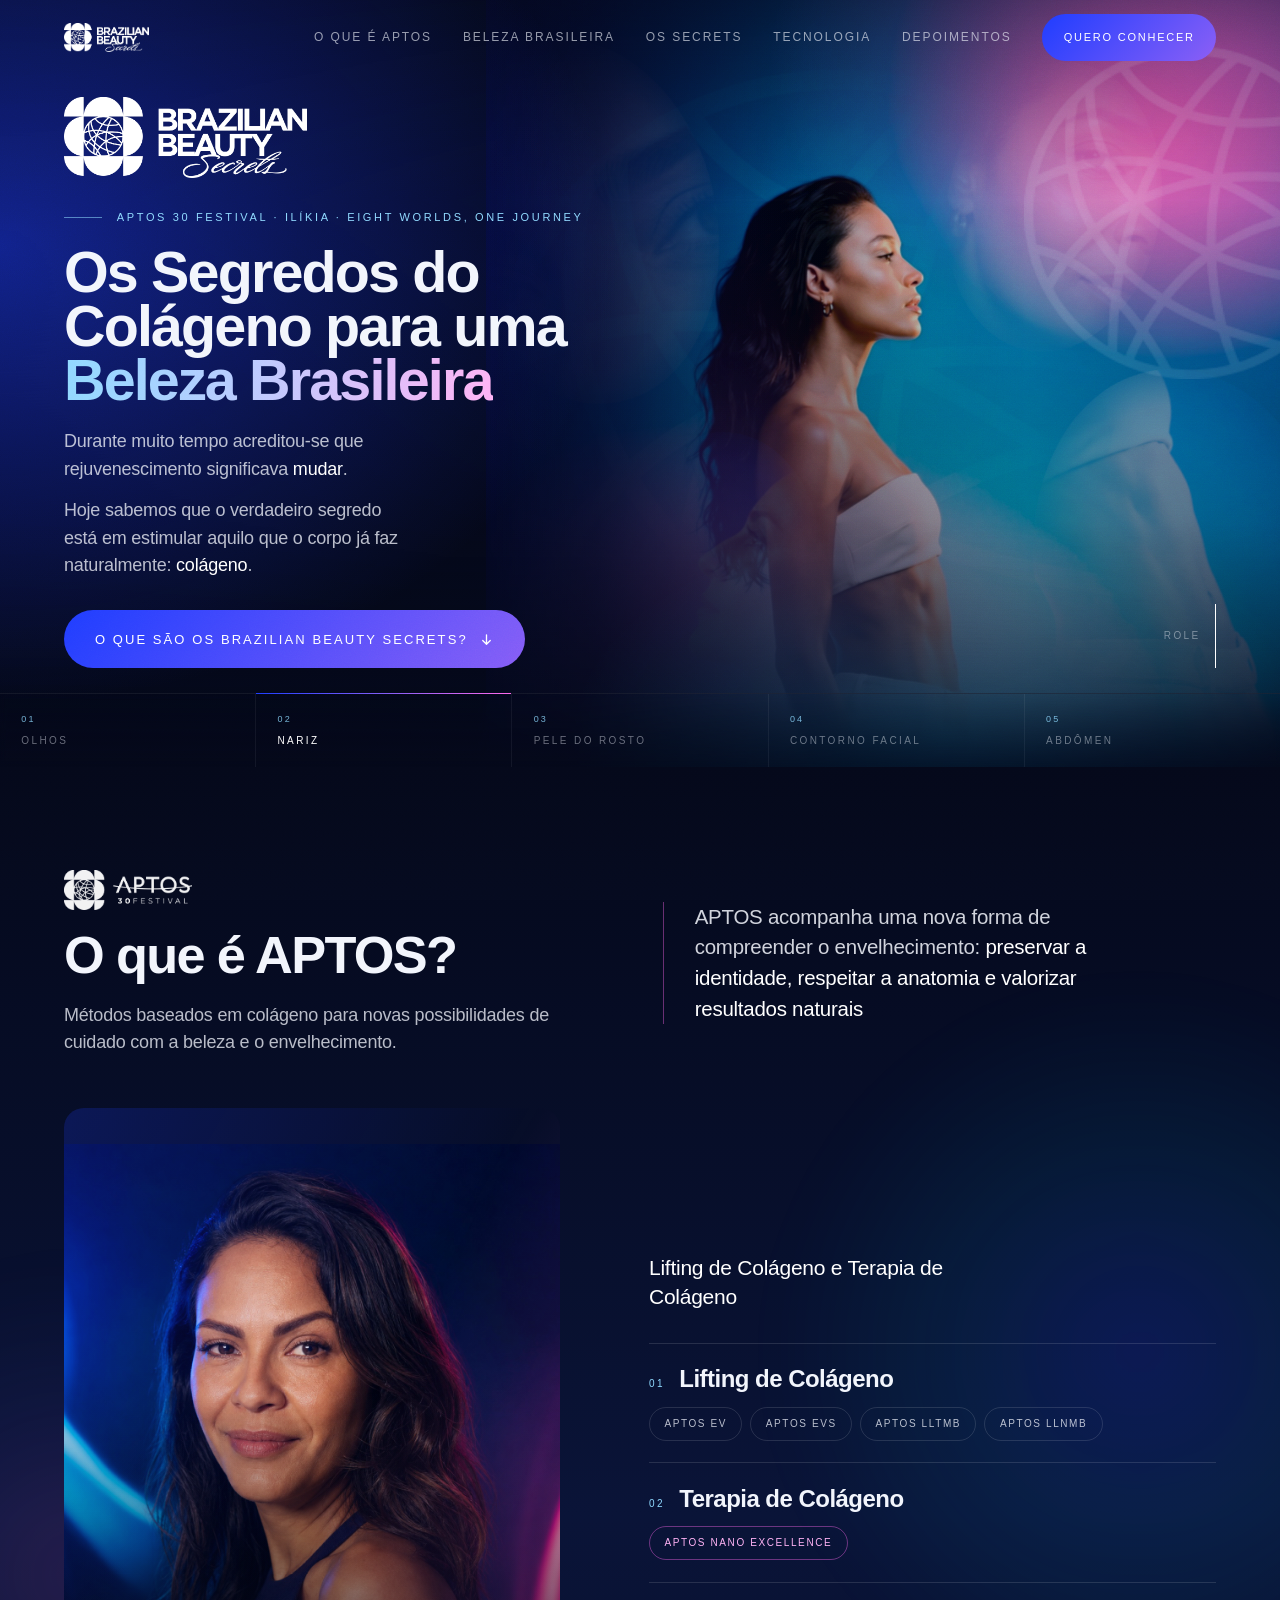
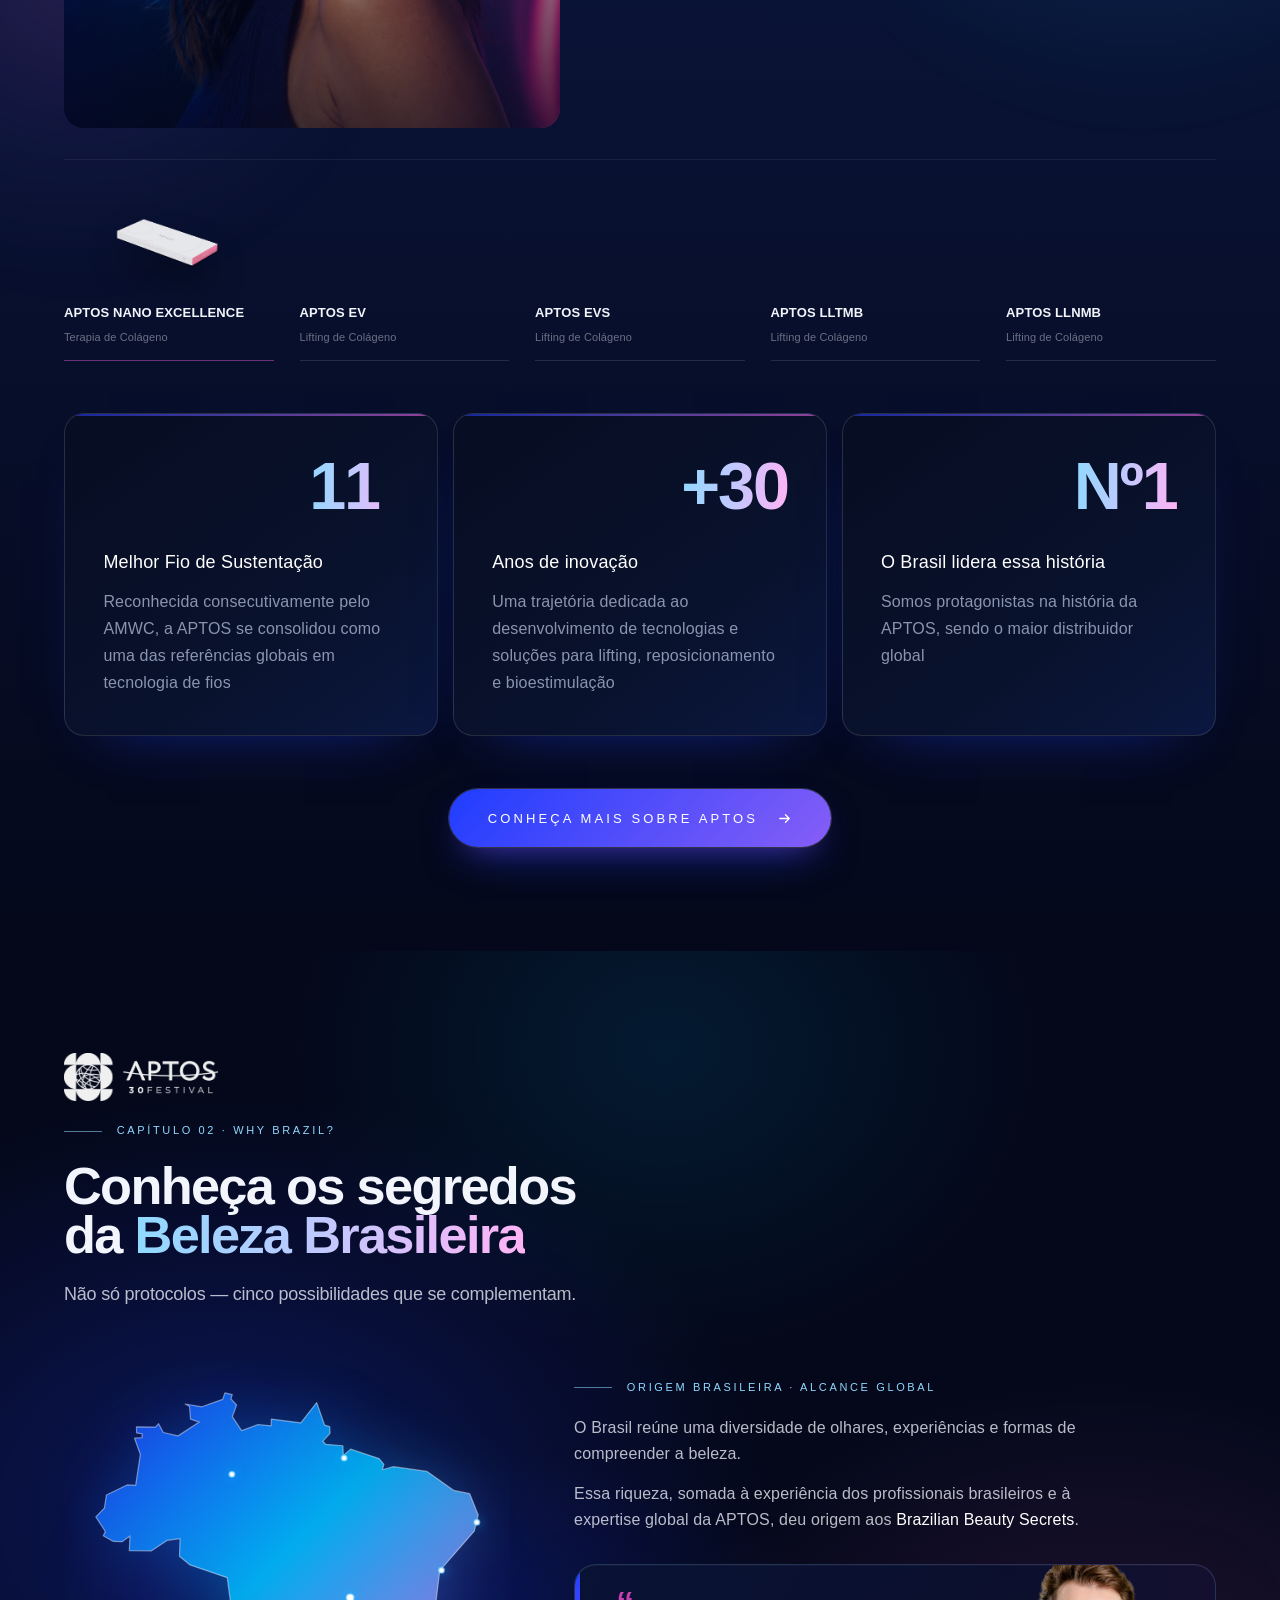
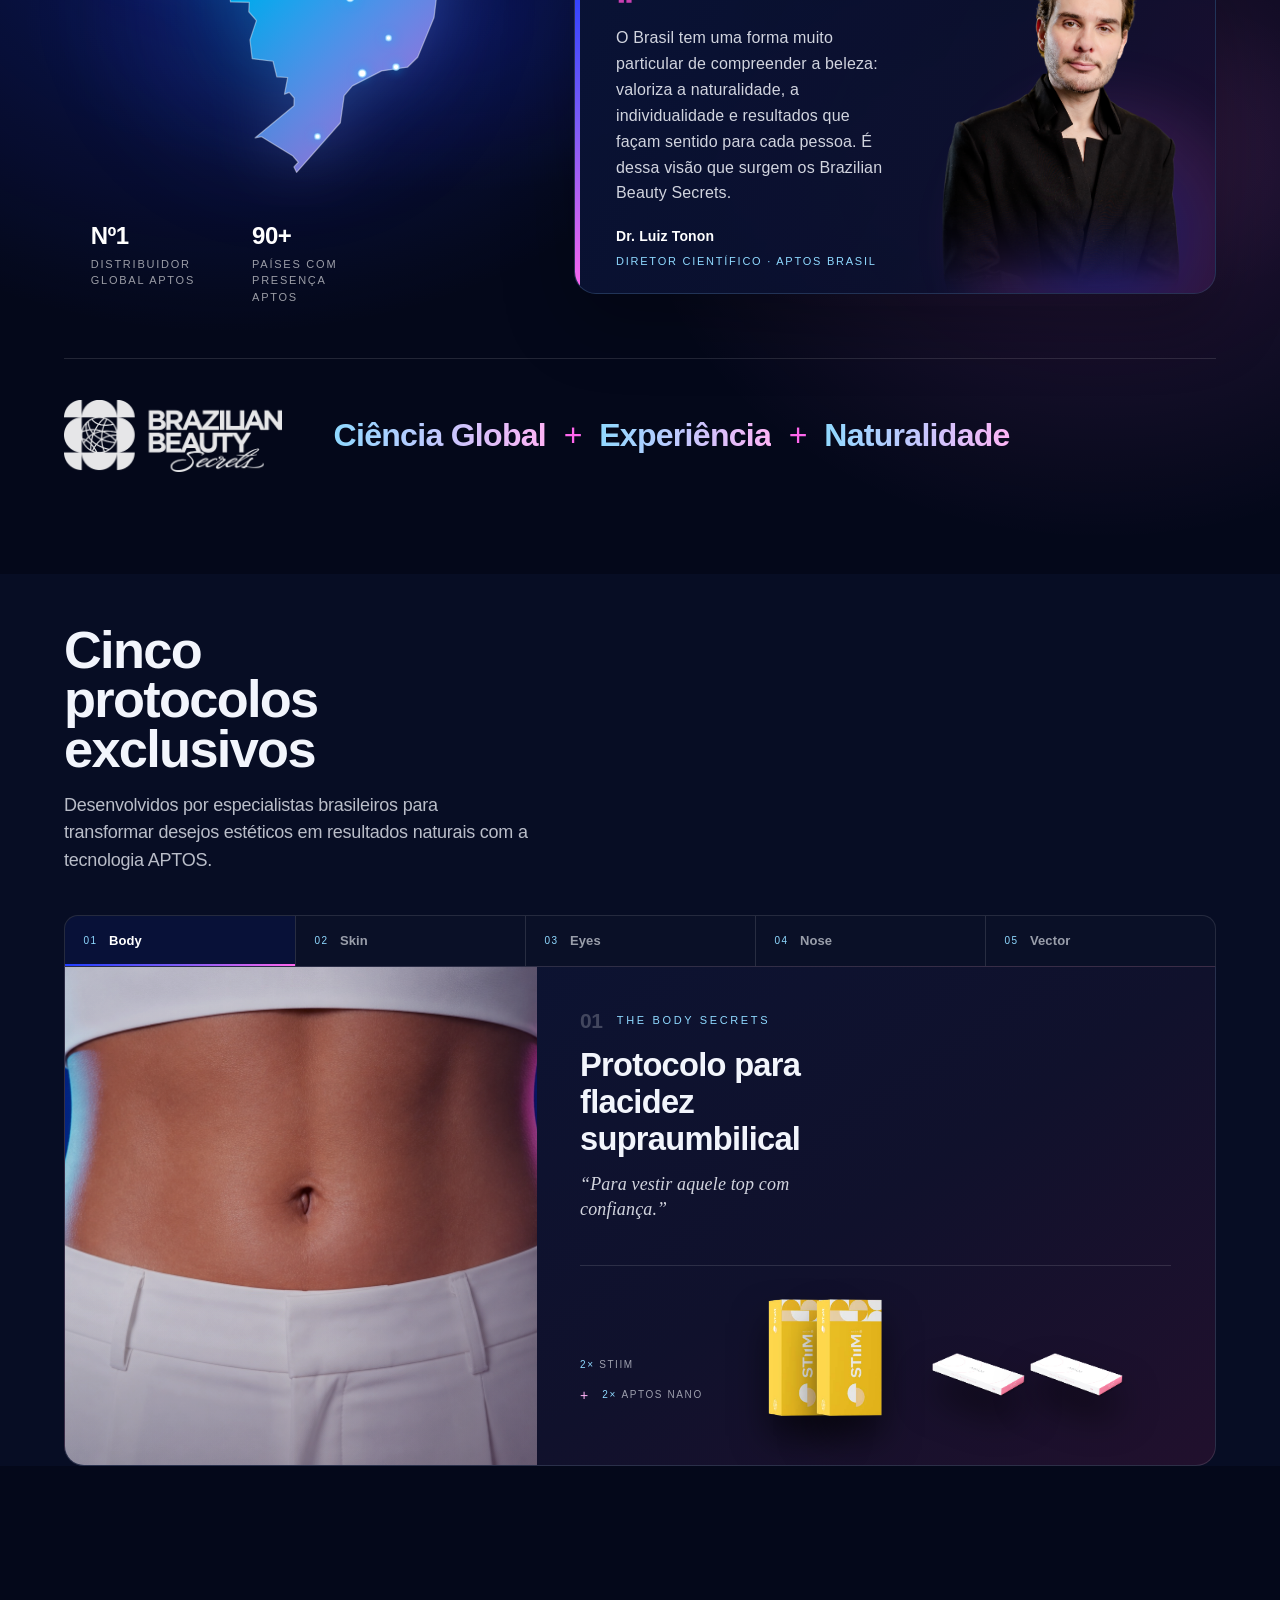
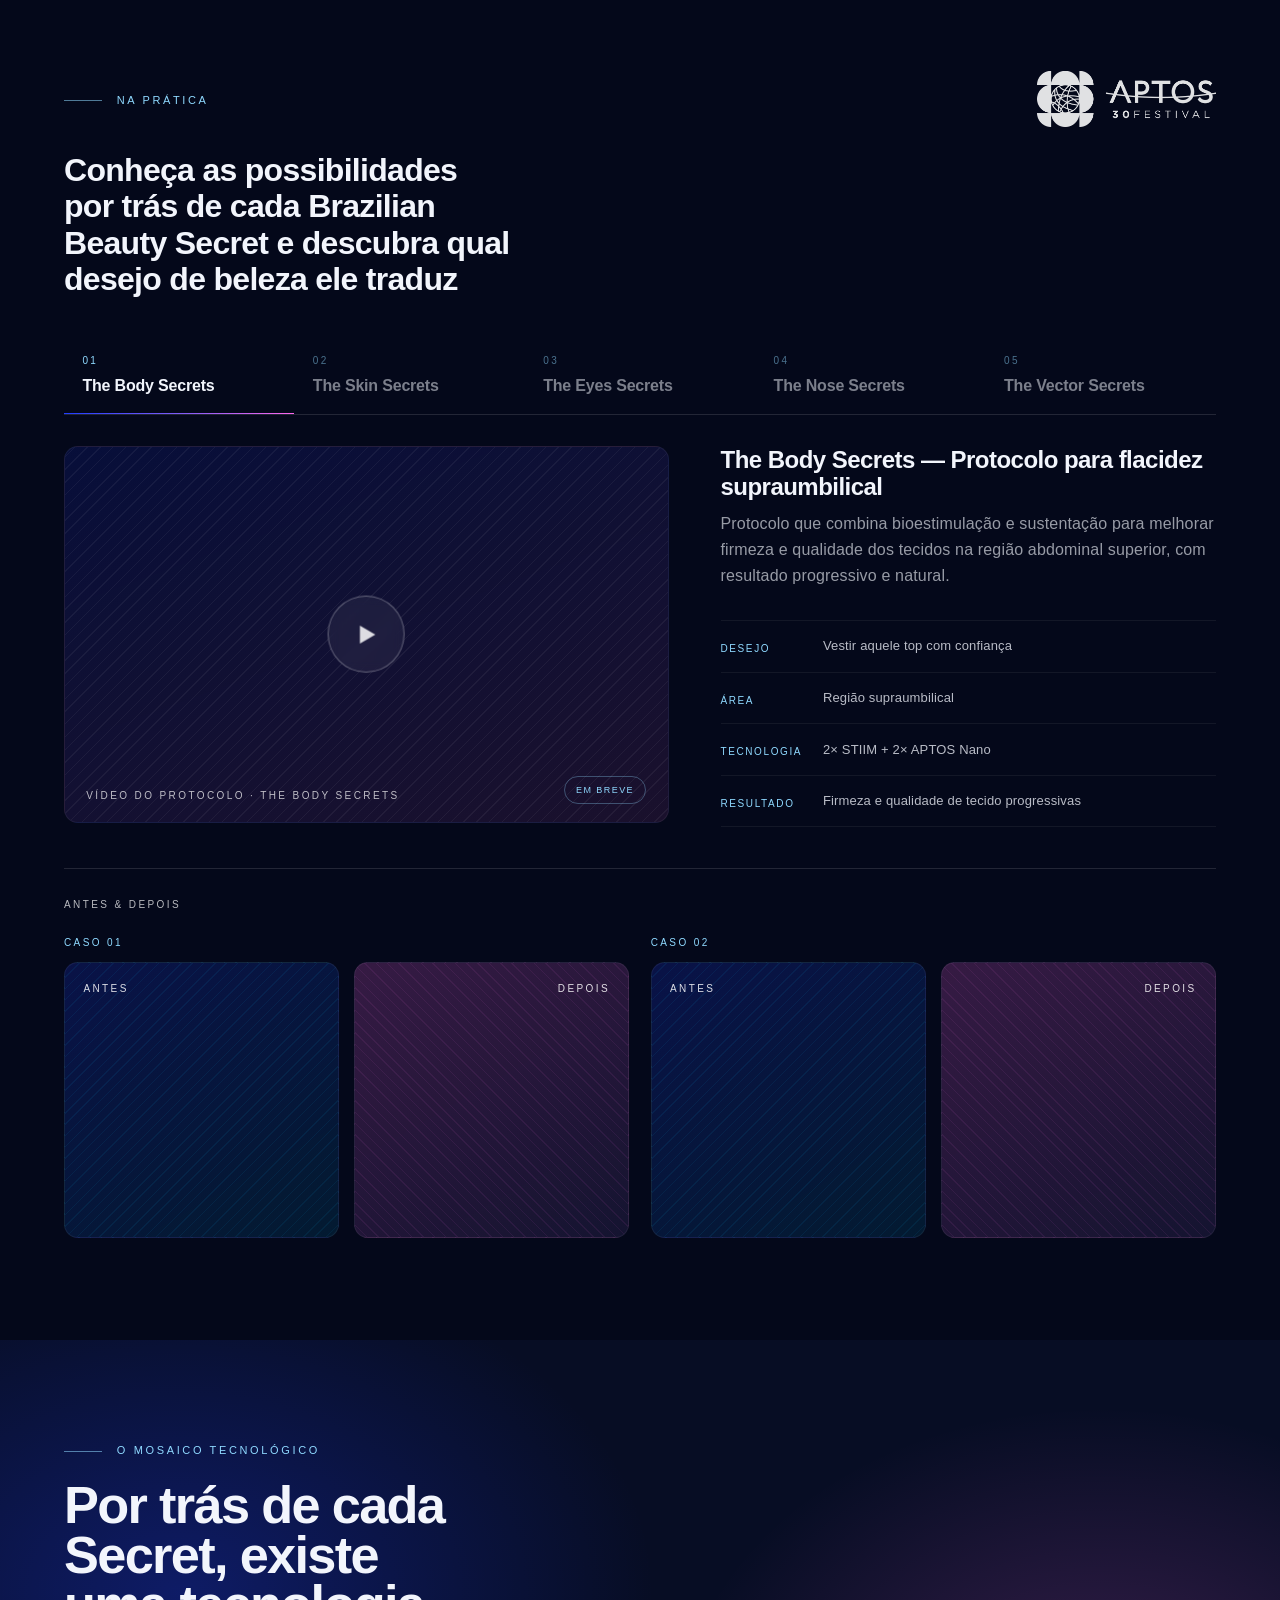
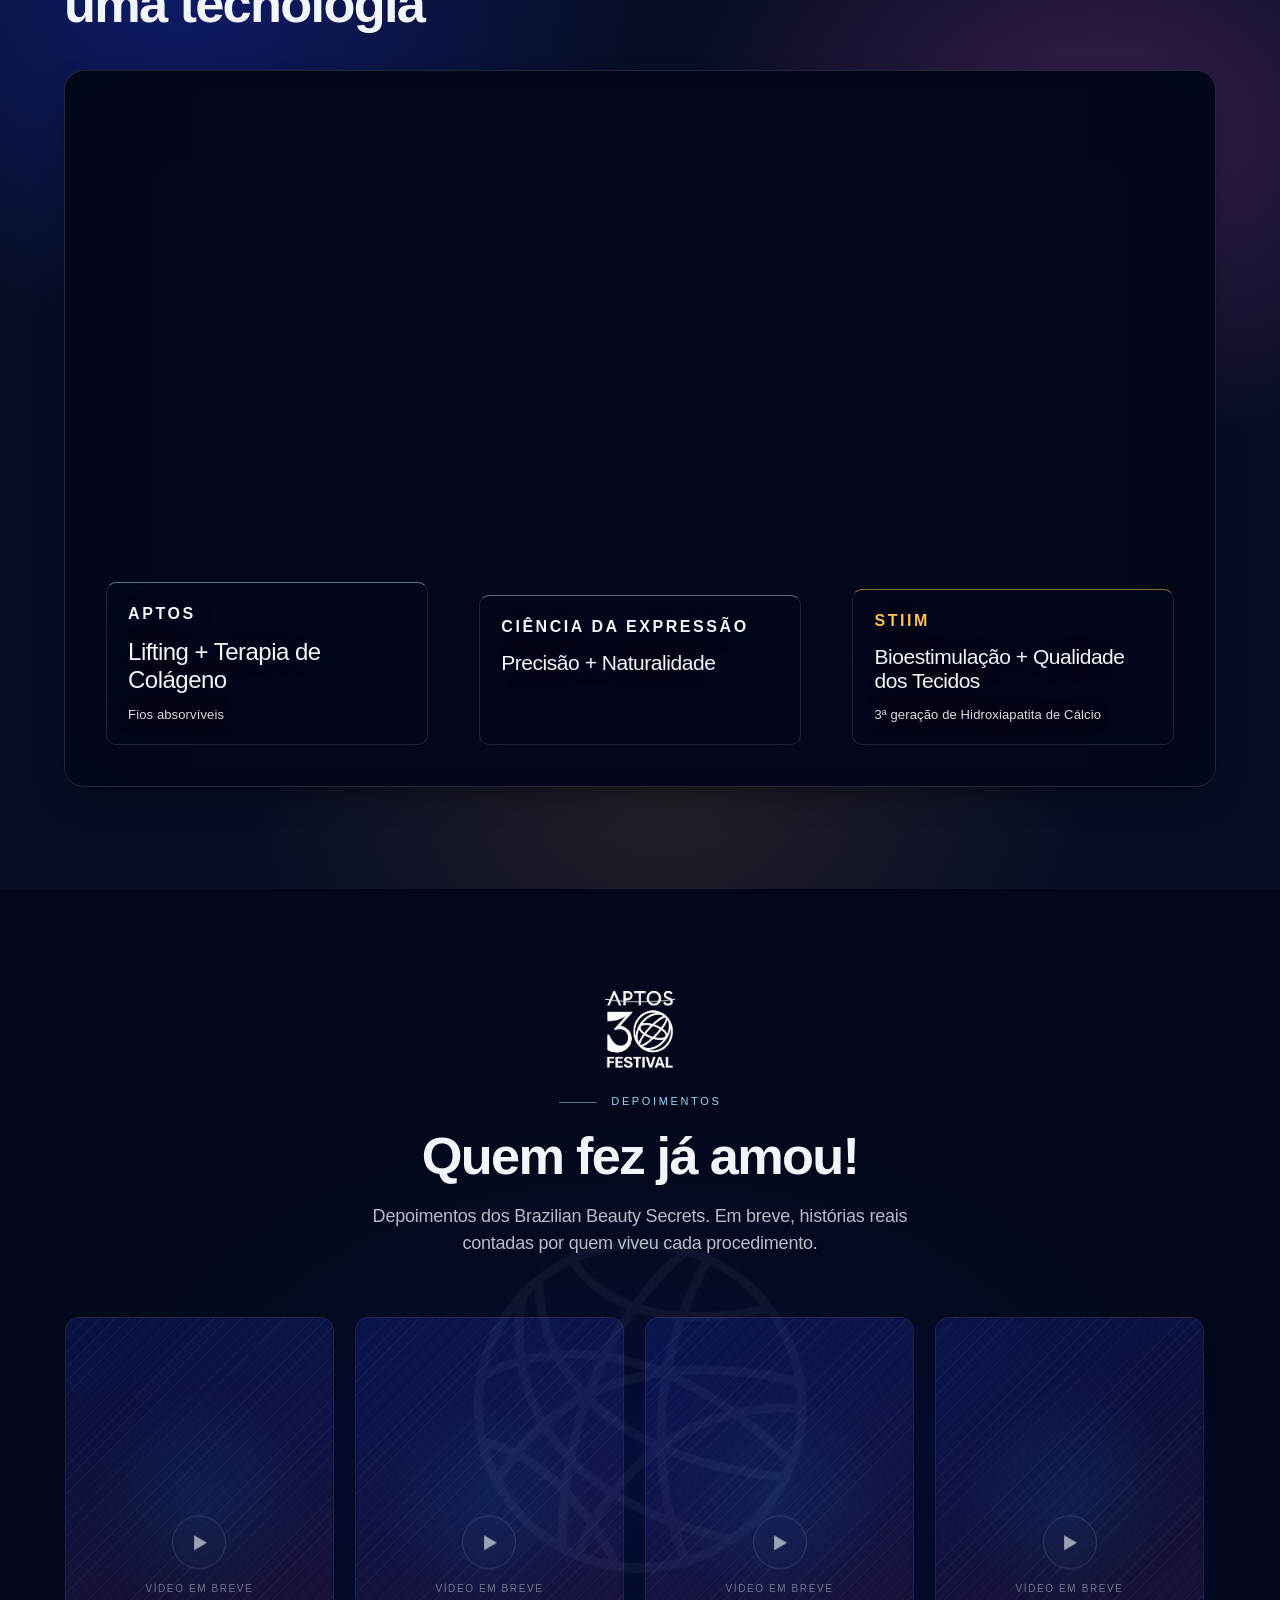
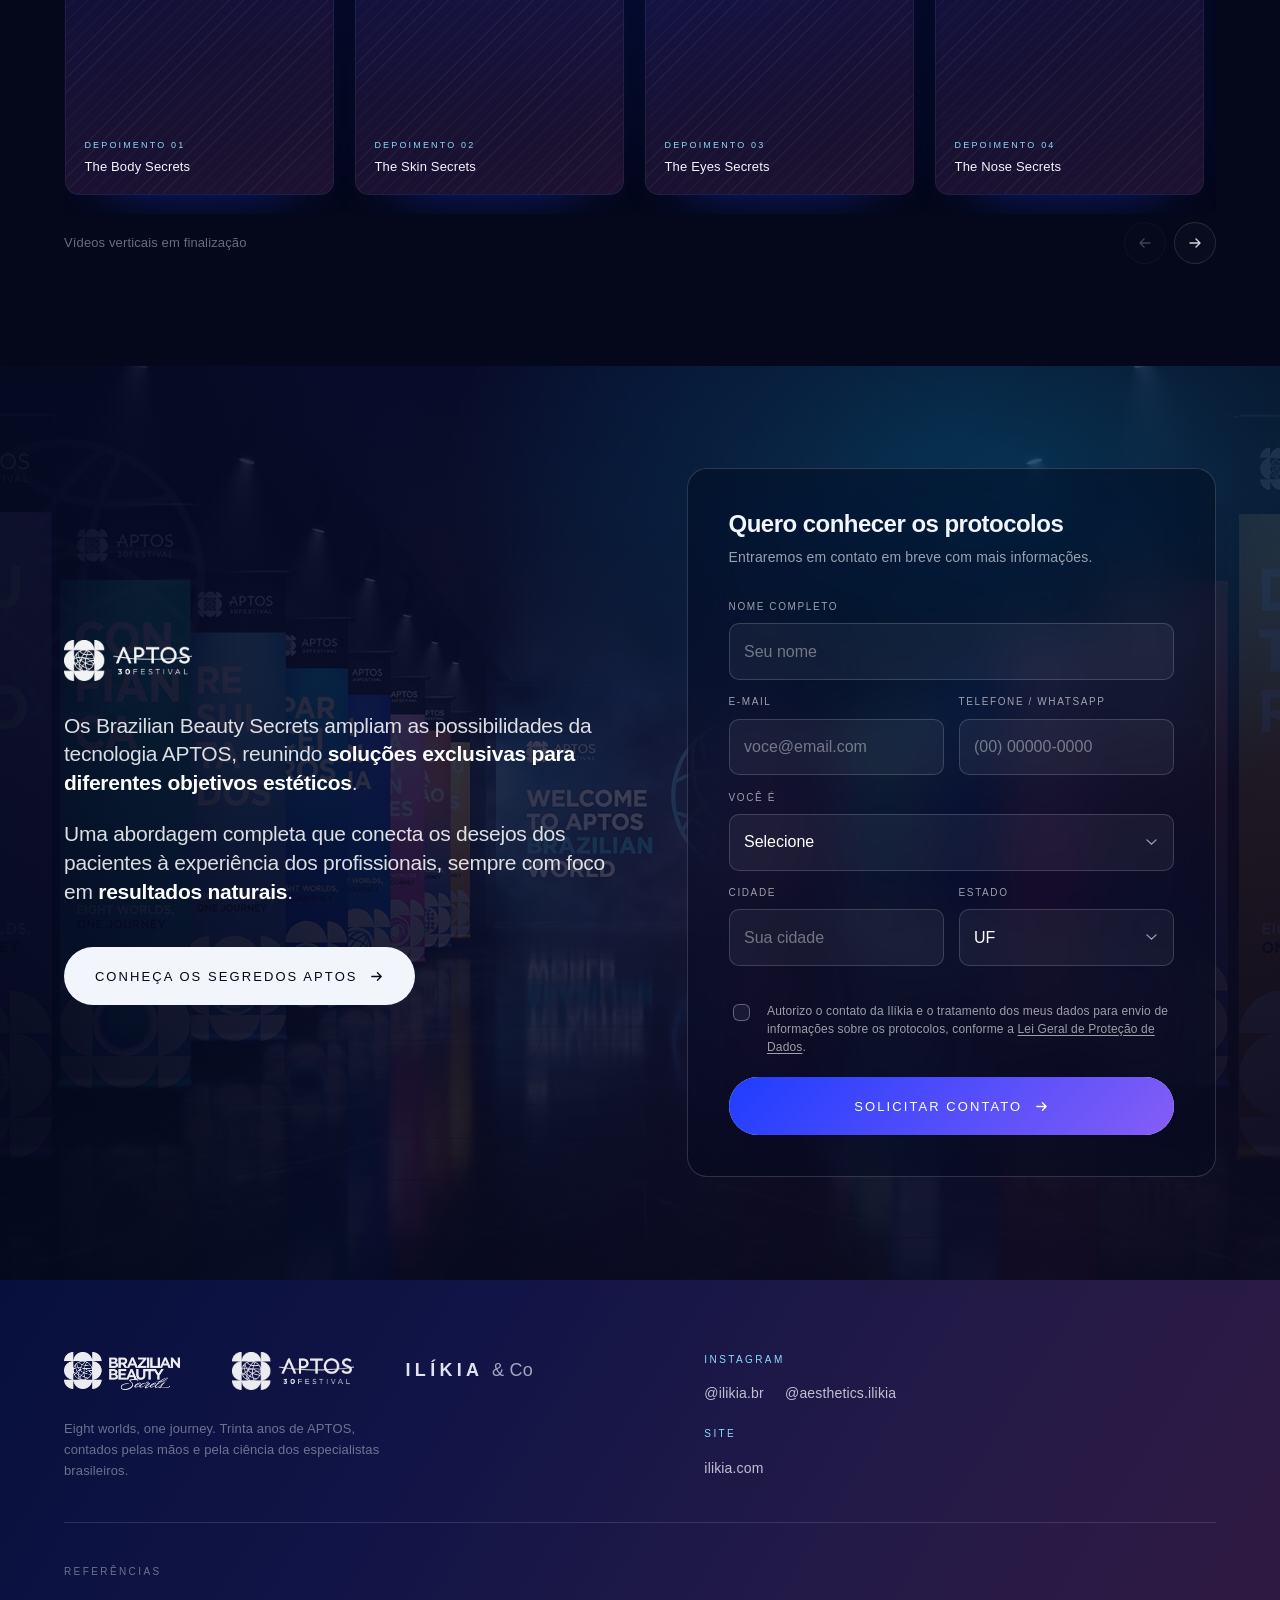
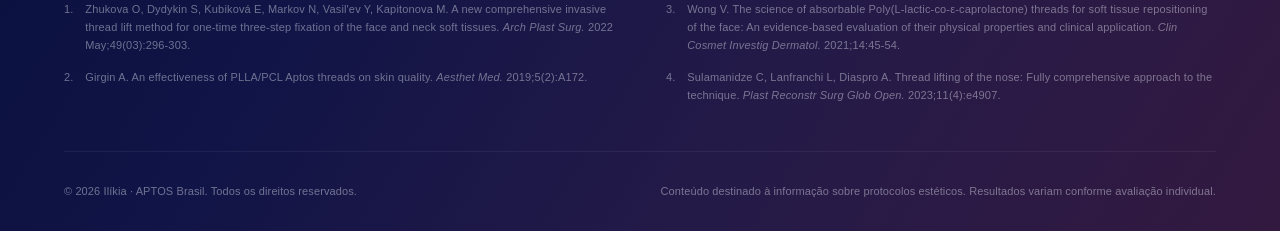
==== index.html @ 280b4ed5 "Finalize Brazilian Beauty Secrets landing page" ====
<!DOCTYPE html>
<html lang="pt-BR">
<head>
<meta charset="UTF-8">
<meta name="viewport" content="width=device-width, initial-scale=1">
<title>Brazilian Beauty Secrets — Os Segredos do Colágeno para uma Beleza Brasileira</title>
<meta name="description" content="Cinco protocolos exclusivos desenvolvidos por especialistas brasileiros com a tecnologia APTOS. Ciência global, experiência clínica e naturalidade.">
<meta name="theme-color" content="#04081A">
<meta property="og:title" content="Brazilian Beauty Secrets">
<meta property="og:description" content="Os Segredos do Colágeno para uma Beleza Brasileira. Cinco protocolos, cinco possibilidades, um mesmo princípio.">
<meta property="og:image" content="media/hero-capa.jpg">
<meta property="og:type" content="website">
<meta property="og:locale" content="pt_BR">
<meta name="twitter:card" content="summary_large_image">
<meta name="twitter:title" content="Brazilian Beauty Secrets">
<meta name="twitter:description" content="Os Segredos do Colágeno para uma Beleza Brasileira. Cinco protocolos, cinco possibilidades, um mesmo princípio.">
<meta name="twitter:image" content="media/hero-capa.jpg">
<link rel="icon" href="media/logos/icon-branco.png">
<link rel="preload" href="media/hero-capa.jpg" as="image" fetchpriority="high">
<link rel="preload" href="media/fonts/GothamBold.woff2" as="font" type="font/woff2" crossorigin>
<link rel="preload" href="media/fonts/GothamBook.woff2" as="font" type="font/woff2" crossorigin>
<link rel="stylesheet" href="css/lp.css?v=20260827-46">
</head>
<body>
<div class="grain" aria-hidden="true"></div>

<!-- ======================= NAV ======================= -->
<header class="nav" id="nav">
  <div class="nav__inner">
    <a class="nav__logo" href="#top" aria-label="Brazilian Beauty Secrets">
      <img src="media/logos/bbs-branco.png" alt="Brazilian Beauty Secrets">
    </a>
    <button class="nav__burger" id="burger" aria-label="Abrir menu" aria-expanded="false" aria-controls="menu">
      <span></span><span></span>
    </button>
    <nav class="nav__menu" id="menu">
      <a class="nav__link" href="#aptos">O que é APTOS</a>
      <a class="nav__link" href="#brasil">Beleza Brasileira</a>
      <a class="nav__link" href="#secrets">Os Secrets</a>
      <a class="nav__link" href="#tecnologia">Tecnologia</a>
      <a class="nav__link" href="#depoimentos">Depoimentos</a>
      <a class="btn nav__cta" href="#contato"><span class="btn__bg"></span>Quero conhecer</a>
    </nav>
  </div>
</header>

<!-- ======================= DOBRA 1 · HERO / MANIFESTO ======================= -->
<main id="top">
<section class="hero" id="hero">

  <!-- Uma única obra: a foto dominante e os ecos em prisma das outras quatro áreas -->
  <div class="mural" aria-hidden="true">
    <div class="mural__main" data-depth="0.16"><img src="media/hero-capa.jpg" alt="" fetchpriority="high" decoding="async"></div>
    <div class="mural__echo mural__echo--1" data-depth="0.09"><img src="media/secret-eyes-v2.jpg" alt="" decoding="async"></div>
    <div class="mural__echo mural__echo--2" data-depth="0.22"><img src="media/secret-nose-v2.jpg" alt="" decoding="async"></div>
    <div class="mural__echo mural__echo--3" data-depth="0.06"><img src="media/secret-skin-v2.jpg" alt="" decoding="async"></div>
    <div class="mural__echo mural__echo--4" data-depth="0.13"><img src="media/secret-body-v2.jpg" alt="" decoding="async"></div>
  </div>
  <div class="hero__wash" aria-hidden="true"></div>
  <div class="hero__wash2" aria-hidden="true"></div>
  <div class="orb orb--spin hero__orb" aria-hidden="true"><img src="media/orb-light.png" alt=""></div>

  <div class="hero__content wrap wrap--wide">
   <div class="hero__text">
    <img class="hero__logo" src="media/logos/bbs-branco.png" alt="Brazilian Beauty Secrets" data-reveal="fade">
    <p class="eyebrow hero__eyebrow" data-reveal="fade">APTOS 30 Festival &middot; Ilíkia &middot; Eight worlds, one journey</p>
    <h1 class="display display--hero" data-reveal>Os Segredos do Colágeno para uma <em class="grad-text" style="font-style:normal">Beleza Brasileira</em></h1>
    <div class="hero__sub lead" data-reveal>
      <p>Durante muito tempo acreditou-se que rejuvenescimento significava <strong>mudar</strong>.</p>
      <p>Hoje sabemos que o verdadeiro segredo está em estimular aquilo que o corpo já faz naturalmente: <strong>colágeno</strong>.</p>
    </div>
    <a class="btn" href="#aptos" data-reveal="fade">
      <span class="btn__bg"></span>
      O que são os Brazilian Beauty Secrets?
      <svg class="btn__arrow" viewBox="0 0 16 16" fill="none" aria-hidden="true"><path d="M8 3v10M8 13l-4-4M8 13l4-4" stroke="currentColor" stroke-width="1.4" stroke-linecap="round"/></svg>
    </a>
   </div>
  </div>

  <div class="scroll-cue" aria-hidden="true">
    <span>Role</span>
    <span class="scroll-cue__line"></span>
  </div>

  <!-- As cinco áreas -->
  <ul class="areas" id="areas" aria-label="As cinco áreas dos Brazilian Beauty Secrets">
    <li class="areas__item"><span class="areas__num">01</span>Olhos</li>
    <li class="areas__item"><span class="areas__num">02</span>Nariz</li>
    <li class="areas__item"><span class="areas__num">03</span>Pele do rosto</li>
    <li class="areas__item"><span class="areas__num">04</span>Contorno facial</li>
    <li class="areas__item"><span class="areas__num">05</span>Abdômen</li>
  </ul>
</section>

<!-- ======================= DOBRA 2 · O QUE É APTOS ======================= -->
<section class="section aptos" id="aptos">
  <div class="wrap">

    <div class="aptos__head">
      <div data-reveal="left">
        <img class="aptos__logo" src="media/logos/aptosfest-branco.png" alt="APTOS 30 Festival" loading="lazy" decoding="async">
        <h2 class="display">O que é APTOS?</h2>
        <p class="lead">Métodos baseados em colágeno para novas possibilidades de cuidado com a beleza e o envelhecimento.</p>
      </div>
      <div class="aptos__note" data-reveal="right">
        <p class="aptos__manifesto">APTOS acompanha uma nova forma de compreender o envelhecimento: <strong>preservar a identidade, respeitar a anatomia e valorizar resultados naturais</strong></p>
      </div>
    </div>

    <!-- Dois pilares + foto editorial -->
    <div class="pillars">
      <figure class="pillars__media" data-reveal="left" data-parallax="0.07">
        <img src="media/aptos-model-38-v1.jpg" alt="Retrato editorial de mulher brasileira adulta com expressão natural e confiante" loading="lazy" decoding="async">
      </figure>
      <div class="aptos__methods" data-reveal="right">
        <p class="aptos__methods-title">Lifting de Colágeno e Terapia de Colágeno</p>
        <div class="pillar">
          <div class="pillar__top">
            <span class="pillar__idx">01</span>
            <h3 class="pillar__name">Lifting de Colágeno</h3>
          </div>
          <div class="chips">
            <span class="chip">APTOS EV</span>
            <span class="chip">APTOS EVS</span>
            <span class="chip">APTOS LLTMB</span>
            <span class="chip">APTOS LLNMB</span>
          </div>
        </div>
        <div class="pillar">
          <div class="pillar__top">
            <span class="pillar__idx">02</span>
            <h3 class="pillar__name">Terapia de Colágeno</h3>
          </div>
          <div class="chips">
            <span class="chip chip--accent">APTOS NANO EXCELLENCE</span>
          </div>
        </div>
      </div>
    </div>

    <!-- Caixas -->
    <div class="boxes" data-reveal="fade">
      <div class="boxes__grid" data-stagger>
        <article class="box">
          <div class="box__img"><img loading="lazy" decoding="async" src="media/box-aptos-ne.png" alt="Caixa oficial APTOS Nano Excellence"></div>
          <h4 class="box__name">APTOS NANO EXCELLENCE</h4>
          <p class="box__use">Terapia de Colágeno</p>
        </article>
        <article class="box">
          <div class="box__img"><img loading="lazy" decoding="async" src="media/box-aptos-ev.png" alt="Caixa oficial APTOS EV"></div>
          <h4 class="box__name">APTOS EV</h4>
          <p class="box__use">Lifting de Colágeno</p>
        </article>
        <article class="box">
          <div class="box__img"><img loading="lazy" decoding="async" src="media/box-aptos-evs.png" alt="Caixa oficial APTOS EVS"></div>
          <h4 class="box__name">APTOS EVS</h4>
          <p class="box__use">Lifting de Colágeno</p>
        </article>
        <article class="box">
          <div class="box__img"><img loading="lazy" decoding="async" src="media/box-aptos-lltmb.png" alt="Caixa oficial APTOS LLTMB"></div>
          <h4 class="box__name">APTOS LLTMB</h4>
          <p class="box__use">Lifting de Colágeno</p>
        </article>
        <article class="box">
          <div class="box__img"><img loading="lazy" decoding="async" src="media/box-aptos-llnmb.png" alt="Caixa oficial APTOS LLNMB"></div>
          <h4 class="box__name">APTOS LLNMB</h4>
          <p class="box__use">Lifting de Colágeno</p>
        </article>
      </div>
    </div>

    <!-- Provas -->
    <div class="proof" data-reveal="fade">
      <article class="proof__cell">
        <img loading="lazy" decoding="async" class="proof__mundo" src="media/mundo-resultados.png" alt="" aria-hidden="true">
        <p class="proof__num grad-text" data-count="11">11<sup>×</sup></p>
        <h3 class="proof__title">Melhor Fio de Sustentação</h3>
        <p class="proof__desc">Reconhecida consecutivamente pelo AMWC, a APTOS se consolidou como uma das referências globais em tecnologia de fios</p>
      </article>
      <article class="proof__cell">
        <img loading="lazy" decoding="async" class="proof__mundo" src="media/mundo-ciencia.png" alt="" aria-hidden="true">
        <p class="proof__num grad-text"><span data-count="30">+30</span></p>
        <h3 class="proof__title">Anos de inovação</h3>
        <p class="proof__desc">Uma trajetória dedicada ao desenvolvimento de tecnologias e soluções para lifting, reposicionamento e bioestimulação</p>
      </article>
      <article class="proof__cell">
        <img loading="lazy" decoding="async" class="proof__mundo" src="media/mundo-parceiros.png" alt="" aria-hidden="true">
        <p class="proof__num grad-text">Nº1</p>
        <h3 class="proof__title">O Brasil lidera essa história</h3>
        <p class="proof__desc">Somos protagonistas na história da APTOS, sendo o maior distribuidor global</p>
      </article>
    </div>

    <div class="aptos__cta" data-reveal="fade">
      <a class="btn aptos__cta-button" href="https://www.aptos.com.br" target="_blank" rel="noopener">
        <span class="btn__bg"></span>
        Conheça mais sobre APTOS
        <svg class="btn__arrow" viewBox="0 0 16 16" fill="none" aria-hidden="true"><path d="M3 8h10M13 8l-4-4M13 8l-4 4" stroke="currentColor" stroke-width="1.4" stroke-linecap="round"/></svg>
      </a>
    </div>

  </div>
</section>

<!-- ======================= DOBRA 3 · BELEZA BRASILEIRA ======================= -->
<section class="section brasil" id="brasil">
  <div class="wrap">

    <div class="brasil__head" data-reveal>
      <img loading="lazy" decoding="async" class="brasil__brand" src="media/logos/aptosfest-branco.png" alt="APTOS Festival">
      <p class="eyebrow">Capítulo 02 &middot; Why Brazil?</p>
      <h2 class="display">Conheça os segredos da <em class="grad-text" style="font-style:normal">Beleza Brasileira</em></h2>
      <p class="lead">Não só protocolos — cinco possibilidades que se complementam.</p>
    </div>

    <div class="brasil__stage">
      <div class="brasil-origin" data-reveal="fade">

      <!-- Contorno cartográfico simplificado a partir do Natural Earth (CC0). -->
      <div class="mapa">
        <svg viewBox="0 0 420 420" role="img" aria-label="Mapa do Brasil">
          <defs>
            <linearGradient id="gBrasil" x1="0" y1="0" x2="1" y2="1">
              <stop offset="0%" stop-color="#1F3DFF"/>
              <stop offset="46%" stop-color="#00BDFF"/>
              <stop offset="100%" stop-color="#FF67ED"/>
            </linearGradient>
            <path id="brasilPath" d="M219 387.4 L216.5 382.2 L220.5 377.8 L215.2 371.6 L186 353.8 L180 354.8 L216.5 324.6 L216.7 317.3 L212.1 312 L207.6 313.7 L210.6 298 L200.4 297.4 L196.8 282.7 L177.2 280.3 L175.1 262.7 L181.2 244.4 L174 236.1 L174.4 227.2 L156.8 226.8 L153.7 204 L118.7 192 L108.7 183.8 L109.3 167.2 L97.3 168.8 L82.4 178.7 L61.5 178.6 L62.1 164.7 L54.6 170.1 L46.5 169.9 L37 164.5 L38.9 160.5 L30 146.7 L38 138.5 L40 126.1 L59.3 116.7 L67.5 117.1 L71.9 88 L66.4 72.7 L73.4 72.2 L73.7 68.6 L68.4 67.7 L68.2 62 L86.1 62.2 L89.1 59 L93.5 67.3 L107.4 70.5 L127.4 57.5 L119.1 54.8 L118.2 42.9 L114.1 40.5 L129.9 43.1 L149.4 36.1 L151.5 30 L158.4 31.7 L157.2 35.7 L162.5 41.4 L158.5 52.4 L167.2 65.6 L182.7 59.8 L195 61 L195.2 54.7 L223 58.2 L237.9 39.1 L245.3 60.3 L250.2 61.8 L250.5 68.1 L243.6 75.6 L246.4 78.4 L262.6 79.8 L263 89 L269.9 83 L296.7 91.9 L301.2 97.3 L299.7 102.4 L310.3 99.5 L341.9 104 L367.1 121.9 L382 124.9 L390 145 L386.3 160.2 L353.8 197.4 L348.4 241.5 L333 278.9 L323.4 288.3 L299.1 291.8 L271.5 305.9 L263.8 315 L260.2 340.6 L219 387.4 Z"/>
          </defs>

          <use href="#brasilPath" class="mapa__shape mapa__glow"/>
          <use href="#brasilPath" class="mapa__shape"/>
          <use href="#brasilPath" class="mapa__stroke"/>
          <g class="mapa__locations" aria-hidden="true">
            <circle cx="158.1" cy="106.7" r="2.5"/>
            <circle cx="263.8" cy="91.4" r="2.5"/>
            <circle cx="269.4" cy="222.9" r="3.5"/>
            <circle cx="388.7" cy="151.9" r="2.5"/>
            <circle cx="355.4" cy="197.1" r="2.5"/>
            <circle cx="305.6" cy="260.8" r="2.5"/>
            <circle cx="312.6" cy="288.2" r="2.8"/>
            <circle cx="280.8" cy="294.1" r="3.5"/>
            <circle cx="238.7" cy="353.5" r="2.5"/>
          </g>
        </svg>
        <div class="mapa__facts" aria-label="Alcance global da APTOS">
          <p><b>Nº1</b><span>Distribuidor global APTOS</span></p>
          <p><b>90+</b><span>Países com presença APTOS</span></p>
        </div>
      </div>

      <div class="brasil-narrative" data-reveal="right">
      <article class="brasil-story">
        <div class="brasil-story__copy">
          <p class="eyebrow">Origem brasileira &middot; alcance global</p>
          <p>O Brasil reúne uma diversidade de olhares, experiências e formas de compreender a beleza.</p>
          <p>Essa riqueza, somada à experiência dos profissionais brasileiros e à expertise global da APTOS, deu origem aos <strong>Brazilian Beauty Secrets</strong>.</p>
        </div>
      </article>

      <figure class="tonon">
        <div class="tonon__quote">
          <span class="tonon__mark" aria-hidden="true">&ldquo;</span>
          <blockquote>O Brasil tem uma forma muito particular de compreender a beleza: valoriza a naturalidade, a individualidade e resultados que façam sentido para cada pessoa. É dessa visão que surgem os Brazilian Beauty Secrets.</blockquote>
          <cite class="tonon__cite">
            <span class="tonon__name">Dr. Luiz Tonon</span>
            <span class="tonon__role">Diretor Científico &middot; APTOS Brasil</span>
          </cite>
        </div>
        <div class="tonon__person">
          <div class="tonon__img"><img loading="lazy" decoding="async" src="media/dr-tonon.png" alt="Dr. Luiz Tonon"></div>
        </div>
      </figure>
      </div>
      </div>
    </div>

    <!-- Frase de destaque -->
    <div class="destaque" data-reveal="fade">
      <img loading="lazy" decoding="async" class="destaque__logo" src="media/logos/bbs-branco.png" alt="Brazilian Beauty Secrets">
      <p class="destaque__eq">
        <b class="grad-text">Ciência Global</b>
        <span class="destaque__plus">+</span>
        <b class="grad-text">Experiência</b>
        <span class="destaque__plus">+</span>
        <b class="grad-text">Naturalidade</b>
      </p>
    </div>

  </div>
</section>

<!-- ======================= DOBRA 4 · OS CINCO SECRETS ======================= -->
<section class="secrets" id="secrets">
  <div class="wrap section--tight" style="padding-bottom:0">
    <div class="secrets__head" data-reveal>
      <h2 class="display">Cinco protocolos exclusivos</h2>
      <p class="lead">Desenvolvidos por especialistas brasileiros para transformar desejos estéticos em resultados naturais com a tecnologia APTOS.</p>
    </div>
  </div>

  <div class="wrap wrap--wide">
    <div class="secrets__nav" role="tablist" aria-label="Escolha um dos cinco protocolos">
      <button type="button" class="secret-tab is-active" id="secret-tab-body" role="tab" aria-selected="true" aria-controls="secret-body" data-secret-index="0"><b>01</b><span>Body</span></button>
      <button type="button" class="secret-tab" id="secret-tab-skin" role="tab" aria-selected="false" aria-controls="secret-skin" data-secret-index="1"><b>02</b><span>Skin</span></button>
      <button type="button" class="secret-tab" id="secret-tab-eyes" role="tab" aria-selected="false" aria-controls="secret-eyes" data-secret-index="2"><b>03</b><span>Eyes</span></button>
      <button type="button" class="secret-tab" id="secret-tab-nose" role="tab" aria-selected="false" aria-controls="secret-nose" data-secret-index="3"><b>04</b><span>Nose</span></button>
      <button type="button" class="secret-tab" id="secret-tab-vector" role="tab" aria-selected="false" aria-controls="secret-vector" data-secret-index="4"><b>05</b><span>Vector</span></button>
    </div>
  </div>

  <div class="wrap wrap--wide secrets__list" style="margin-bottom:clamp(4rem,8vw,7rem)">

    <!-- 01 BODY -->
    <article class="strip is-open" id="secret-body" role="tabpanel" aria-labelledby="secret-tab-body">
      <div class="strip__media">
        <img loading="lazy" decoding="async" src="media/secret-body-v4.jpg" alt="Modelo da campanha com foco na região supraumbilical">
        <span class="strip__tint" aria-hidden="true"></span>
      </div>
      <div class="strip__body">
        <p class="strip__idx"><b>01</b> The Body Secrets</p>
        <h3 class="strip__name">Protocolo para flacidez supraumbilical</h3>
        <p class="strip__phrase">&ldquo;Para vestir aquele top com confiança.&rdquo;</p>
        <div class="strip__foot">
          <div class="strip__prods">
            <span class="prod"><b>2×</b> STIIM</span>
            <span class="prod"><b>2×</b> APTOS Nano</span>
          </div>
          <div class="strip__packshots" aria-label="Produtos do protocolo: duas caixas STIIM e duas caixas APTOS Nano">
            <img loading="lazy" decoding="async" class="packshot--stiim" src="media/box-stiim-v2.png" alt="Caixa STIIM">
            <img loading="lazy" decoding="async" class="packshot--stiim" src="media/box-stiim-v2.png" alt="">
            <img loading="lazy" decoding="async" src="media/box-aptos-ne.png" alt="Caixa oficial APTOS Nano Excellence">
            <img loading="lazy" decoding="async" src="media/box-aptos-ne.png" alt="">
          </div>
        </div>
      </div>
    </article>

    <!-- 02 SKIN -->
    <article class="strip strip--flip" id="secret-skin" role="tabpanel" aria-labelledby="secret-tab-skin" hidden>
      <div class="strip__media">
        <img loading="lazy" decoding="async" src="media/secret-skin-v5.jpg" alt="Modelo da campanha apresentando a maçã do rosto à luz">
        <span class="strip__tint" aria-hidden="true"></span>
      </div>
      <div class="strip__body">
        <p class="strip__idx"><b>02</b> The Skin Secrets</p>
        <h3 class="strip__name">Protocolo para qualidade de pele do rosto</h3>
        <p class="strip__phrase">&ldquo;Porque uma pele bonita começa no colágeno.&rdquo;</p>
        <div class="strip__foot">
          <div class="strip__prods">
            <span class="prod"><b>2×</b> APTOS Nano</span>
          </div>
          <div class="strip__packshots" aria-label="Produtos do protocolo: duas caixas APTOS Nano">
            <img loading="lazy" decoding="async" src="media/box-aptos-ne.png" alt="Caixa oficial APTOS Nano Excellence">
            <img loading="lazy" decoding="async" src="media/box-aptos-ne.png" alt="">
          </div>
        </div>
      </div>
    </article>

    <!-- 03 EYES -->
    <article class="strip" id="secret-eyes" role="tabpanel" aria-labelledby="secret-tab-eyes" hidden>
      <div class="strip__media">
        <img loading="lazy" decoding="async" src="media/secret-eyes-v5.jpg" alt="Modelo da campanha em pose frontal com olhar aberto e descansado">
        <span class="strip__tint" aria-hidden="true"></span>
      </div>
      <div class="strip__body">
        <p class="strip__idx"><b>03</b> The Eyes Secrets</p>
        <h3 class="strip__name">Protocolo para abertura do olhar</h3>
        <p class="strip__phrase">&ldquo;Para que seu olhar fale primeiro.&rdquo;</p>
        <div class="strip__foot">
          <div class="strip__prods">
            <span class="prod"><b>1×</b> APTOS LL25</span>
          </div>
          <div class="strip__packshots" aria-label="Produto do protocolo: uma caixa APTOS LL25">
            <img loading="lazy" decoding="async" src="media/box-aptos-lltmb.png" alt="Caixa oficial APTOS LL25">
          </div>
        </div>
      </div>
    </article>

    <!-- 04 NOSE -->
    <article class="strip strip--flip" id="secret-nose" role="tabpanel" aria-labelledby="secret-tab-nose" hidden>
      <div class="strip__media">
        <img loading="lazy" decoding="async" src="media/secret-nose-v5.jpg" alt="Modelo da campanha em perfil destacando a harmonia nasal">
        <span class="strip__tint" aria-hidden="true"></span>
      </div>
      <div class="strip__body">
        <p class="strip__idx"><b>04</b> The Nose Secrets</p>
        <h3 class="strip__name">Protocolo de refinamento nasal</h3>
        <p class="strip__phrase">&ldquo;Porque a harmonia está nos pequenos detalhes.&rdquo;</p>
        <div class="strip__foot">
          <div class="strip__prods">
            <span class="prod"><b>1×</b> APTOS EV</span>
          </div>
          <div class="strip__packshots" aria-label="Produto do protocolo: uma caixa APTOS EV">
            <img loading="lazy" decoding="async" src="media/box-aptos-ev.png" alt="Caixa oficial APTOS EV">
          </div>
        </div>
      </div>
    </article>

    <!-- 05 VECTOR -->
    <article class="strip" id="secret-vector" role="tabpanel" aria-labelledby="secret-tab-vector" hidden>
      <div class="strip__media">
        <img loading="lazy" decoding="async" src="media/secret-vector-v5.jpg" alt="Modelo da campanha evidenciando a linha mandibular">
        <span class="strip__tint" aria-hidden="true"></span>
      </div>
      <div class="strip__body">
        <p class="strip__idx"><b>05</b> The Vector Secrets</p>
        <h3 class="strip__name">Protocolo para moldura facial e estrutura</h3>
        <p class="strip__phrase">&ldquo;Para revelar a melhor versão do seu rosto.&rdquo;</p>
        <div class="strip__foot">
          <div class="strip__prods">
            <span class="prod"><b>1×</b> APTOS EV</span>
            <span class="prod"><b>1×</b> APTOS LL50</span>
          </div>
          <div class="strip__packshots" aria-label="Produtos do protocolo: uma caixa APTOS EV e uma caixa APTOS LL50">
            <img loading="lazy" decoding="async" src="media/box-aptos-ev.png" alt="Caixa oficial APTOS EV">
            <img loading="lazy" decoding="async" src="media/box-aptos-llnmb.png" alt="Caixa oficial APTOS LL50">
          </div>
        </div>
      </div>
    </article>

  </div>
</section>

<!-- ======================= DOBRA 5 · EXPLORE CADA SECRET ======================= -->
<section class="section explore" id="explore">
  <div class="wrap">

    <div class="explore__head" data-reveal>
      <div class="explore__intro">
        <p class="eyebrow">Na prática</p>
        <h2 class="display display--sm">Conheça as possibilidades por trás de cada Brazilian Beauty Secret e descubra qual desejo de beleza ele traduz</h2>
      </div>
      <img loading="lazy" decoding="async" class="explore__aptos" src="media/logos/aptosfest-branco.png" alt="APTOS 30 Festival">
    </div>

    <div class="tabs" role="tablist" aria-label="Protocolos Brazilian Beauty Secrets" data-reveal="fade">
      <button class="tab" role="tab" aria-selected="true"  aria-controls="p-body"   id="t-body"><span class="tab__n">01</span><span class="tab__t">The Body Secrets</span></button>
      <button class="tab" role="tab" aria-selected="false" aria-controls="p-skin"   id="t-skin"><span class="tab__n">02</span><span class="tab__t">The Skin Secrets</span></button>
      <button class="tab" role="tab" aria-selected="false" aria-controls="p-eyes"   id="t-eyes"><span class="tab__n">03</span><span class="tab__t">The Eyes Secrets</span></button>
      <button class="tab" role="tab" aria-selected="false" aria-controls="p-nose"   id="t-nose"><span class="tab__n">04</span><span class="tab__t">The Nose Secrets</span></button>
      <button class="tab" role="tab" aria-selected="false" aria-controls="p-vector" id="t-vector"><span class="tab__n">05</span><span class="tab__t">The Vector Secrets</span></button>
    </div>

    <div class="panels" id="panels"></div>
    <template id="panel-tpl">
      <div class="panel" role="tabpanel" tabindex="0">
        <div class="panel__grid">
          <div class="panel__media">
            <div class="slot slot--video">
              <span class="slot__hatch" aria-hidden="true"></span>
              <span class="slot__play" aria-hidden="true"><svg viewBox="0 0 12 14"><path d="M0 0l12 7-12 7z"/></svg></span>
              <div class="slot__meta">
                <span class="slot__label" data-slot-label>Vídeo do protocolo</span>
                <span class="slot__tag">Em breve</span>
              </div>
            </div>
          </div>
          <div class="panel__aside">
            <div class="panel__desc">
              <h3 data-panel-title></h3>
              <p data-panel-desc></p>
            </div>
            <ul class="panel__list" data-panel-list></ul>
          </div>
        </div>
        <div class="panel__results" aria-label="Área reservada para resultados de antes e depois">
          <div class="results__head">
            <span class="slot__label">Antes &amp; Depois</span>
          </div>
          <div class="results__grid">
            <article class="result-pair">
              <p class="result-pair__label">Caso 01</p>
              <div class="compare">
                <figure class="compare__card compare__card--before">
                  <span class="compare__tag">Antes</span>
                </figure>
                <figure class="compare__card compare__card--after">
                  <span class="compare__tag">Depois</span>
                </figure>
              </div>
            </article>
            <article class="result-pair">
              <p class="result-pair__label">Caso 02</p>
              <div class="compare">
                <figure class="compare__card compare__card--before">
                  <span class="compare__tag">Antes</span>
                </figure>
                <figure class="compare__card compare__card--after">
                  <span class="compare__tag">Depois</span>
                </figure>
              </div>
            </article>
          </div>
        </div>
      </div>
    </template>

  </div>
</section>

<!-- ======================= DOBRA 6 · A TECNOLOGIA ======================= -->
<section class="section tech" id="tecnologia">
  <div class="wrap">

    <div class="tech__head" data-reveal>
      <p class="eyebrow">O mosaico tecnológico</p>
      <h2 class="display">Por trás de cada Secret, existe uma tecnologia</h2>
    </div>

    <div class="mosaic" data-reveal="fade">
      <picture class="mosaic__visual">
        <source media="(max-width: 900px)" srcset="media/tech-kv-integrado-mobile-v3.jpg">
        <img loading="lazy" decoding="async" class="mosaic__kv" src="media/tech-kv-integrado-v3.jpg" alt="Fios absorvíveis bidirecionais e multidirecionais, modelo com expressão natural e estrutura Lattice Pore integrados em uma única composição">
      </picture>

      <!-- APTOS -->
      <article class="mo mo--aptos">
        <div class="mo__art" aria-hidden="true" hidden>
          <svg viewBox="0 0 640 440" preserveAspectRatio="xMidYMid slice">
            <defs>
              <linearGradient id="gThread" x1="0" y1="0" x2="1" y2="0">
                <stop offset="0%" stop-color="#1F3DFF" stop-opacity=".25"/>
                <stop offset="48%" stop-color="#00BDFF" stop-opacity=".95"/>
                <stop offset="100%" stop-color="#FF67ED" stop-opacity=".35"/>
              </linearGradient>
              <radialGradient id="gMol">
                <stop offset="0%" stop-color="#8FD9FF" stop-opacity=".9"/>
                <stop offset="100%" stop-color="#1F3DFF" stop-opacity="0"/>
              </radialGradient>
              <!-- fio bidirecional: espículas convergentes -->
              <g id="spikeR"><path d="M0 0l9 -5" stroke="url(#gThread)" stroke-width="1.5" stroke-linecap="round"/></g>
              <g id="spikeL"><path d="M0 0l-9 -5" stroke="url(#gThread)" stroke-width="1.5" stroke-linecap="round"/></g>
            </defs>

            <!-- moléculas de colágeno -->
            <g opacity=".5">
              <circle cx="120" cy="70" r="46" fill="url(#gMol)"/>
              <circle cx="520" cy="330" r="60" fill="url(#gMol)"/>
              <circle cx="420" cy="90" r="30" fill="url(#gMol)"/>
            </g>
            <g stroke="rgba(143,217,255,.34)" stroke-width=".7" fill="none">
              <circle cx="120" cy="70" r="20"/><circle cx="120" cy="70" r="34"/>
              <circle cx="520" cy="330" r="26"/><circle cx="520" cy="330" r="44"/>
            </g>
            <g fill="#8FD9FF" opacity=".8">
              <circle cx="120" cy="70" r="2.6"/><circle cx="140" cy="70" r="1.8"/><circle cx="104" cy="56" r="1.6"/>
              <circle cx="520" cy="330" r="2.6"/><circle cx="546" cy="330" r="1.8"/><circle cx="504" cy="312" r="1.6"/>
              <circle cx="420" cy="90" r="2"/>
            </g>

            <!-- fio bidirecional (espículas convergentes ao centro) -->
            <path d="M40 190 C160 160 320 220 600 178" stroke="url(#gThread)" stroke-width="2" fill="none" stroke-linecap="round"/>
            <g transform="translate(0 0)">
              <use href="#spikeL" x="120" y="176"/><use href="#spikeL" x="160" y="177"/><use href="#spikeL" x="200" y="181"/>
              <use href="#spikeL" x="240" y="188"/><use href="#spikeL" x="280" y="195"/>
              <use href="#spikeR" x="360" y="202"/><use href="#spikeR" x="400" y="199"/><use href="#spikeR" x="440" y="194"/>
              <use href="#spikeR" x="480" y="189"/><use href="#spikeR" x="520" y="184"/>
            </g>

            <!-- fio multidirecional (helix / espículas radiais) -->
            <path d="M40 300 C180 264 300 340 600 292" stroke="url(#gThread)" stroke-width="2" fill="none" stroke-linecap="round" opacity=".8"/>
            <g opacity=".75">
              <use href="#spikeL" x="130" y="284"/><use href="#spikeR" x="150" y="282" transform="rotate(180 150 282)"/>
              <use href="#spikeL" x="210" y="290"/><use href="#spikeR" x="230" y="296" transform="rotate(180 230 296)"/>
              <use href="#spikeL" x="310" y="312"/><use href="#spikeR" x="330" y="313" transform="rotate(180 330 313)"/>
              <use href="#spikeL" x="410" y="308"/><use href="#spikeR" x="430" y="305" transform="rotate(180 430 305)"/>
              <use href="#spikeL" x="510" y="298"/><use href="#spikeR" x="530" y="295" transform="rotate(180 530 295)"/>
            </g>

            <!-- helix -->
            <g opacity=".4" stroke="url(#gThread)" stroke-width="1.2" fill="none">
              <path d="M40 380 C70 350 100 410 130 380 C160 350 190 410 220 380 C250 350 280 410 310 380 C340 350 370 410 400 380"/>
              <path d="M40 380 C70 410 100 350 130 380 C160 410 190 350 220 380 C250 410 280 350 310 380 C340 410 370 350 400 380"/>
            </g>
          </svg>
        </div>
        <p class="mo__brand">APTOS</p>
        <p class="mo__claim">Lifting + Terapia de Colágeno</p>
        <p class="mo__sub">Fios absorvíveis</p>
        <div class="mo__foot">
          <div class="chips">
            <span class="chip">Fios absorvíveis</span>
            <span class="chip">Vetorização</span>
            <span class="chip">Bioestimulação</span>
          </div>
        </div>
      </article>

      <!-- CIÊNCIA DA EXPRESSÃO -->
      <article class="mo mo--expr">
        <div class="mo__inner">
          <p class="mo__brand">Ciência da Expressão</p>
          <p class="mo__claim">Precisão + Naturalidade</p>
        </div>
      </article>

      <!-- STIIM -->
      <article class="mo mo--stiim">
        <div class="mo__inner">
          <p class="mo__brand mo__brand--amber">STIIM</p>
          <p class="mo__claim">Bioestimulação + Qualidade dos Tecidos</p>
          <p class="mo__sub">3ª geração de Hidroxiapatita de Cálcio</p>
          <div class="mo__foot">
            <div class="chips">
              <span class="chip">Hidroxiapatita de cálcio</span>
              <span class="chip">3ª geração</span>
              <span class="chip">Lattice Pore</span>
            </div>
          </div>
        </div>
        <div class="mo__art" aria-hidden="true" hidden>
          <svg viewBox="0 0 300 300">
            <defs>
              <radialGradient id="gAmber">
                <stop offset="0%" stop-color="#FFD98A" stop-opacity=".9"/>
                <stop offset="100%" stop-color="#FFC24A" stop-opacity=".08"/>
              </radialGradient>
            </defs>
            <circle cx="150" cy="150" r="120" fill="url(#gAmber)" opacity=".18"/>
            <g fill="none" stroke="#FFC24A" stroke-width="1.1" opacity=".85">
              <circle cx="150" cy="150" r="118" stroke-dasharray="2 8" opacity=".4"/>
              <!-- lattice porosa -->
              <circle cx="150" cy="150" r="30"/><circle cx="150" cy="150" r="16" opacity=".55"/>
              <circle cx="150" cy="86" r="24"/><circle cx="150" cy="214" r="24"/>
              <circle cx="95" cy="118" r="24"/><circle cx="205" cy="118" r="24"/>
              <circle cx="95" cy="182" r="24"/><circle cx="205" cy="182" r="24"/>
              <circle cx="150" cy="40" r="14" opacity=".6"/><circle cx="150" cy="260" r="14" opacity=".6"/>
              <circle cx="52" cy="86" r="14" opacity=".6"/><circle cx="248" cy="86" r="14" opacity=".6"/>
              <circle cx="52" cy="214" r="14" opacity=".6"/><circle cx="248" cy="214" r="14" opacity=".6"/>
              <circle cx="40" cy="150" r="18" opacity=".7"/><circle cx="260" cy="150" r="18" opacity=".7"/>
            </g>
            <g fill="#FFC24A" opacity=".7">
              <circle cx="150" cy="150" r="2.4"/><circle cx="150" cy="86" r="1.8"/><circle cx="150" cy="214" r="1.8"/>
              <circle cx="95" cy="118" r="1.8"/><circle cx="205" cy="118" r="1.8"/>
              <circle cx="95" cy="182" r="1.8"/><circle cx="205" cy="182" r="1.8"/>
            </g>
          </svg>
        </div>
      </article>

    </div>
  </div>
</section>

<!-- ======================= DOBRA 7 · DEPOIMENTOS ======================= -->
<section class="section depo" id="depoimentos">
  <div class="orb orb--spin depo__orb" aria-hidden="true"><img loading="lazy" decoding="async" src="media/orb-light.png" alt=""></div>
  <div class="wrap">
    <header class="depo__head">
      <img loading="lazy" decoding="async" class="depo__mark" src="media/logos/aptos30-branco.png" alt="APTOS 30 Festival" data-reveal="fade">
      <p class="eyebrow eyebrow--center" data-reveal="fade">Depoimentos</p>
      <h2 class="display" data-reveal>Quem fez já amou!</h2>
      <p class="lead depo__sub" data-reveal="fade">Depoimentos dos Brazilian Beauty Secrets. Em breve, histórias reais contadas por quem viveu cada procedimento.</p>
    </header>

    <div class="reels" id="reels-track" tabindex="0" role="region" aria-label="Depoimentos em vídeo, em breve" data-reel-track data-stagger>
      <article class="reel">
        <span class="reel__hatch" aria-hidden="true"></span>
        <div class="reel__placeholder" aria-hidden="true"><span class="reel__play"><svg viewBox="0 0 12 14"><path d="M0 0l12 7-12 7z"/></svg></span><span>Vídeo em breve</span></div>
        <div class="reel__meta"><p class="reel__n">Depoimento 01</p><p class="reel__t">The Body Secrets</p></div>
      </article>
      <article class="reel">
        <span class="reel__hatch" aria-hidden="true"></span>
        <div class="reel__placeholder" aria-hidden="true"><span class="reel__play"><svg viewBox="0 0 12 14"><path d="M0 0l12 7-12 7z"/></svg></span><span>Vídeo em breve</span></div>
        <div class="reel__meta"><p class="reel__n">Depoimento 02</p><p class="reel__t">The Skin Secrets</p></div>
      </article>
      <article class="reel">
        <span class="reel__hatch" aria-hidden="true"></span>
        <div class="reel__placeholder" aria-hidden="true"><span class="reel__play"><svg viewBox="0 0 12 14"><path d="M0 0l12 7-12 7z"/></svg></span><span>Vídeo em breve</span></div>
        <div class="reel__meta"><p class="reel__n">Depoimento 03</p><p class="reel__t">The Eyes Secrets</p></div>
      </article>
      <article class="reel">
        <span class="reel__hatch" aria-hidden="true"></span>
        <div class="reel__placeholder" aria-hidden="true"><span class="reel__play"><svg viewBox="0 0 12 14"><path d="M0 0l12 7-12 7z"/></svg></span><span>Vídeo em breve</span></div>
        <div class="reel__meta"><p class="reel__n">Depoimento 04</p><p class="reel__t">The Nose Secrets</p></div>
      </article>
      <article class="reel">
        <span class="reel__hatch" aria-hidden="true"></span>
        <div class="reel__placeholder" aria-hidden="true"><span class="reel__play"><svg viewBox="0 0 12 14"><path d="M0 0l12 7-12 7z"/></svg></span><span>Vídeo em breve</span></div>
        <div class="reel__meta"><p class="reel__n">Depoimento 05</p><p class="reel__t">The Vector Secrets</p></div>
      </article>
    </div>
    <div class="reels__footer">
      <p class="small reels__hint">Vídeos verticais em finalização</p>
      <div class="reels__controls" aria-label="Navegação dos depoimentos">
        <button class="reels__control" type="button" aria-label="Depoimento anterior" aria-controls="reels-track" data-reel-prev>
          <svg viewBox="0 0 16 16" fill="none" aria-hidden="true"><path d="M13 8H3M3 8l4-4M3 8l4 4" stroke="currentColor" stroke-width="1.4" stroke-linecap="round"/></svg>
        </button>
        <button class="reels__control" type="button" aria-label="Próximo depoimento" aria-controls="reels-track" data-reel-next>
          <svg viewBox="0 0 16 16" fill="none" aria-hidden="true"><path d="M3 8h10M13 8l-4-4M13 8l-4 4" stroke="currentColor" stroke-width="1.4" stroke-linecap="round"/></svg>
        </button>
      </div>
    </div>
  </div>
</section>

<!-- ======================= DOBRA 8 · FECHAMENTO + FORMULÁRIO ======================= -->
<section class="section final" id="contato">
  <img class="final__bg" src="media/final-bandeiras.jpg" alt="" loading="lazy" decoding="async" aria-hidden="true">
  <div class="orb orb--spin final__orb" aria-hidden="true"><img loading="lazy" decoding="async" src="media/orb-light.png" alt=""></div>
  <div class="wrap">
    <div class="final__grid">

      <div data-reveal="left">
        <img loading="lazy" decoding="async" class="final__logo" src="media/logos/aptosfest-branco.png" alt="APTOS 30 Festival">
        <div class="final__text">
          <p>Os Brazilian Beauty Secrets ampliam as possibilidades da tecnologia APTOS, reunindo <strong>soluções exclusivas para diferentes objetivos estéticos</strong>.</p>
          <p>Uma abordagem completa que conecta os desejos dos pacientes à experiência dos profissionais, sempre com foco em <strong>resultados naturais</strong>.</p>
        </div>
        <div class="final__cta">
          <a class="btn btn--light" href="https://www.aptos.com.br" target="_blank" rel="noopener">
            Conheça os segredos APTOS
            <svg class="btn__arrow" viewBox="0 0 16 16" fill="none" aria-hidden="true"><path d="M3 8h10M13 8l-4-4M13 8l-4 4" stroke="currentColor" stroke-width="1.4" stroke-linecap="round"/></svg>
          </a>
        </div>
      </div>

      <div class="form" id="form" data-reveal="right">
        <div class="form__body">
          <h3 class="form__title">Quero conhecer os protocolos</h3>
          <p class="form__sub">Entraremos em contato em breve com mais informações.</p>
          <form id="lead-form" novalidate>
            <div class="field">
              <label for="f-nome">Nome completo</label>
              <input id="f-nome" name="nome" type="text" placeholder="Seu nome" autocomplete="name" required aria-describedby="err-nome">
              <span class="field__err" id="err-nome" role="alert">Informe seu nome.</span>
            </div>
            <div class="form__row">
              <div class="field">
                <label for="f-email">E-mail</label>
                <input id="f-email" name="email" type="email" placeholder="voce@email.com" autocomplete="email" required aria-describedby="err-email">
                <span class="field__err" id="err-email" role="alert">Informe um e-mail válido.</span>
              </div>
              <div class="field">
                <label for="f-tel">Telefone / WhatsApp</label>
                <input id="f-tel" name="telefone" type="tel" placeholder="(00) 00000-0000" autocomplete="tel" inputmode="numeric" required aria-describedby="err-tel">
                <span class="field__err" id="err-tel" role="alert">Informe um telefone válido.</span>
              </div>
            </div>
            <div class="field">
              <label for="f-perfil">Você é</label>
              <select id="f-perfil" name="perfil" required aria-describedby="err-perfil">
                <option value="">Selecione</option>
                <option value="profissional">Profissional de saúde</option>
                <option value="paciente">Paciente / Interessado(a)</option>
              </select>
              <span class="field__err" id="err-perfil" role="alert">Selecione uma opção.</span>
            </div>
            <div class="field field--hidden" id="field-espec">
              <label for="f-espec">Especialidade &amp; registro (CRM/CRO)</label>
              <input id="f-espec" name="especialidade" type="text" placeholder="Ex.: Dermatologia · CRM 000000/SP" aria-describedby="err-espec">
              <span class="field__err" id="err-espec" role="alert">Informe sua especialidade e registro.</span>
            </div>
            <div class="form__row">
              <div class="field">
                <label for="f-cidade">Cidade</label>
                <input id="f-cidade" name="cidade" type="text" placeholder="Sua cidade" autocomplete="address-level2" required aria-describedby="err-cidade">
                <span class="field__err" id="err-cidade" role="alert">Informe sua cidade.</span>
              </div>
              <div class="field">
                <label for="f-uf">Estado</label>
                <select id="f-uf" name="uf" required aria-describedby="err-uf">
                  <option value="">UF</option>
                </select>
                <span class="field__err" id="err-uf" role="alert">Selecione o estado.</span>
              </div>
            </div>
            <label class="consent" id="consent">
              <input type="checkbox" name="consentimento" required aria-describedby="consent-copy">
              <span id="consent-copy">Autorizo o contato da Ilíkia e o tratamento dos meus dados para envio de informações sobre os protocolos, conforme a <a href="https://ilikia.com/politica-de-privacidade/" target="_blank" rel="noopener privacy-policy">Lei Geral de Proteção de Dados</a>.</span>
            </label>
            <button class="btn form__submit" type="submit">
              <span class="btn__bg"></span>
              Solicitar contato
              <svg class="btn__arrow" viewBox="0 0 16 16" fill="none" aria-hidden="true"><path d="M3 8h10M13 8l-4-4M13 8l-4 4" stroke="currentColor" stroke-width="1.4" stroke-linecap="round"/></svg>
            </button>
          </form>
        </div>
        <div class="form__ok" role="status">
          <div class="form__ok-icon"><svg viewBox="0 0 24 24"><path d="M4 12.5l5.5 5.5L20 7" stroke-linecap="round" stroke-linejoin="round"/></svg></div>
          <h3>Solicitação enviada</h3>
          <p>Entraremos em contato em breve com mais informações sobre os Brazilian Beauty Secrets.</p>
        </div>
      </div>

    </div>
  </div>
</section>

<!-- ======================= RODAPÉ ======================= -->
<footer class="foot">
  <div class="wrap">

    <div class="foot__top">
      <div>
        <div class="foot__logos">
          <img loading="lazy" decoding="async" src="media/logos/bbs-branco.png" alt="Brazilian Beauty Secrets">
          <img loading="lazy" decoding="async" src="media/logos/aptosfest-branco.png" alt="APTOS 30 Festival">
          <span class="foot__word">ILÍKIA <i>&amp; Co</i></span>
        </div>
        <p class="small" style="margin-top:1.75rem;max-width:44ch">Eight worlds, one journey. Trinta anos de APTOS, contados pelas mãos e pela ciência dos especialistas brasileiros.</p>
      </div>
      <div class="foot__contact">
        <div class="foot__block">
          <h4>Instagram</h4>
          <div class="foot__links">
            <a href="https://instagram.com/ilikia.br" target="_blank" rel="noopener">@ilikia.br</a>
            <a href="https://instagram.com/aesthetics.ilikia" target="_blank" rel="noopener">@aesthetics.ilikia</a>
          </div>
        </div>
        <div class="foot__block">
          <h4>Site</h4>
          <div class="foot__links"><a href="https://ilikia.com" target="_blank" rel="noopener">ilikia.com</a></div>
        </div>
      </div>
    </div>

    <div class="refs">
      <h4>Referências</h4>
      <ol>
        <li>Zhukova O, Dydykin S, Kubiková E, Markov N, Vasil'ev Y, Kapitonova M. A new comprehensive invasive thread lift method for one-time three-step fixation of the face and neck soft tissues. <i>Arch Plast Surg.</i> 2022 May;49(03):296-303.</li>
        <li>Girgin A. An effectiveness of PLLA/PCL Aptos threads on skin quality. <i>Aesthet Med.</i> 2019;5(2):A172.</li>
        <li>Wong V. The science of absorbable Poly(L-lactic-co-ε-caprolactone) threads for soft tissue repositioning of the face: An evidence-based evaluation of their physical properties and clinical application. <i>Clin Cosmet Investig Dermatol.</i> 2021;14:45-54.</li>
        <li>Sulamanidze C, Lanfranchi L, Diaspro A. Thread lifting of the nose: Fully comprehensive approach to the technique. <i>Plast Reconstr Surg Glob Open.</i> 2023;11(4):e4907.</li>
      </ol>
    </div>

    <div class="foot__legal">
      <p>&copy; <span id="year">2026</span> Ilíkia &middot; APTOS Brasil. Todos os direitos reservados.</p>
      <p>Conteúdo destinado à informação sobre protocolos estéticos. Resultados variam conforme avaliação individual.</p>
    </div>

  </div>
</footer>
</main>

<script src="js/lp.js?v=20260827-3"></script>
</body>
</html>
---- css/lp.css ----
/* ==========================================================================
   BRAZILIAN BEAUTY SECRETS — Landing Page
   Identidade: APTOS 30 Festival · Ilíkia
   Paleta oficial KV: #1F3DFF · #00BDFF · #FF67ED · #000000
   Tipografia: Gotham (Light / Book / Medium / Bold)
   ========================================================================== */

/* ---------- Fontes ---------- */
@font-face{font-family:"Gotham";src:url("../media/fonts/GothamLight.woff2") format("woff2");font-weight:300;font-style:normal;font-display:swap}
@font-face{font-family:"Gotham";src:url("../media/fonts/GothamBook.woff2") format("woff2");font-weight:400;font-style:normal;font-display:swap}
@font-face{font-family:"Gotham";src:url("../media/fonts/GothamMedium.woff2") format("woff2");font-weight:500;font-style:normal;font-display:swap}
@font-face{font-family:"Gotham";src:url("../media/fonts/GothamBold.woff2") format("woff2");font-weight:700;font-style:normal;font-display:swap}

/* ---------- Tokens ---------- */
:root{
  /* Cores oficiais */
  --blue:#1F3DFF;
  --cyan:#00BDFF;
  --pink:#FF67ED;
  --ink:#04081A;
  --ink-2:#070D24;
  --ink-3:#0C1533;
  --paper:#F2F5FC;

  /* Derivados */
  --muted:var(--fg-3);
  --muted-2:var(--fg-4);
  --cyan-soft:#8FD9FF;
  --pink-soft:#FFB3F5;
  --amber:#FFC24A;          /* identidade STIIM */
  /* Texto sobre fundo escuro */
  --fg:var(--paper);
  --fg-1:rgba(242,245,252,.86);
  --fg-2:rgba(242,245,252,.76);
  --fg-3:rgba(242,245,252,.62);
  --fg-4:rgba(242,245,252,.42);

  /* Texto sobre degradê chapado (branco puro) */
  --on-1:rgba(255,255,255,.86);
  --on-2:rgba(255,255,255,.72);
  --on-3:rgba(255,255,255,.6);
  --on-4:rgba(255,255,255,.4);

  /* Linhas e bordas — 4 intensidades */
  --line-1:rgba(255,255,255,.06);
  --line-2:rgba(255,255,255,.12);
  --line-3:rgba(255,255,255,.2);
  --line-4:rgba(255,255,255,.32);
  --line-on:rgba(255,255,255,.16);

  /* Acentos de marca em bordas e fundos */
  --accent-tint:rgba(143,217,255,.07);
  --accent-line:rgba(143,217,255,.32);
  --accent-line-2:rgba(143,217,255,.55);
  --pink-line:rgba(255,103,237,.4);

  /* Vidro / véus sobre a base */
  --glass-1:rgba(4,8,26,.5);
  --glass-2:rgba(4,8,26,.72);
  --glass-3:rgba(4,8,26,.86);
  --glass-4:rgba(4,8,26,.97);

  /* Superfícies elevadas */
  --surf-1:rgba(255,255,255,.02);
  --surf-2:rgba(255,255,255,.05);
  --surf-3:rgba(255,255,255,.09);

  /* Sombras */
  --sh-1:0 10px 22px rgba(0,0,0,.5);
  --sh-2:0 14px 34px -14px rgba(0,0,0,.6);
  --sh-glow:0 14px 38px -12px rgba(122,91,247,.7);

  /* Degradês oficiais */
  --grad-kv:linear-gradient(115deg,var(--blue) 0%,#3C6BFF 26%,var(--cyan) 52%,#A87CF5 76%,var(--pink) 100%);
  --grad-festival:linear-gradient(135deg,var(--blue) 0%,#7B5BF7 48%,var(--pink) 100%);
  --grad-text:linear-gradient(96deg,var(--cyan-soft) 0%,#B9CBFF 42%,var(--pink-soft) 100%);

  /* Tipografia */
  --f:"Gotham","Helvetica Neue",Helvetica,Arial,sans-serif;
  --f-quote:Georgia,"Times New Roman",serif;

  /* Escala tipográfica — razão ~1.22, fluida a partir do passo 7.
     Todo tamanho da página referencia um destes treze passos. */
  --fs-1:.5625rem;                                      /*  9px  micro-tags */
  --fs-2:.625rem;                                       /* 10px  eyebrows, labels */
  --fs-3:.6875rem;                                      /* 11px  legendas, refs */
  --fs-4:.75rem;                                        /* 12px  nav, UI */
  --fs-5:.8125rem;                                      /* 13px  botões, corpo pequeno */
  --fs-6:.875rem;                                       /* 14px  corpo secundário */
  --fs-7:clamp(.9375rem,.18vw + .9rem,1rem);            /* 15→16 corpo */
  --fs-8:clamp(1rem,.45vw + .9rem,1.125rem);            /* 16→18 lead */
  --fs-9:clamp(1.0625rem,.75vw + .92rem,1.3125rem);     /* 17→21 citação, h4 */
  --fs-10:clamp(1.1875rem,1.15vw + .95rem,1.5rem);      /* 19→24 h3 */
  --fs-11:clamp(1.375rem,1.9vw + .95rem,2rem);          /* 22→32 h2 curto */
  --fs-12:clamp(1.75rem,2.9vw + .95rem,3.5rem);         /* 28→56 h2 */
  --fs-13:clamp(2rem,3.3vw + .95rem,3.75rem);           /* 32→60 h1 */

  /* Entrelinha — 6 passos */
  --lh-1:.94;    /* display / hero */
  --lh-2:1.14;   /* títulos */
  --lh-3:1.38;   /* citações, claims */
  --lh-4:1.52;   /* lead */
  --lh-5:1.62;   /* corpo */
  --lh-flat:1;   /* números, ícones */
  --lh-glyph:.5; /* colapsa a caixa de um glifo decorativo isolado */

  /* Tracking — 6 passos */
  --ls-display:-.032em;  /* tipos grandes */
  --ls-title:-.022em;    /* títulos médios */
  --ls-tight:-.012em;    /* lead, citações */
  --ls-body:.01em;       /* corpo */
  --ls-wide:.16em;       /* labels, botões */
  --ls-wider:.24em;      /* eyebrows */

  /* Espaçamento — 12 passos, fixos na base e fluidos no topo */
  --sp-1:.35rem;
  --sp-2:.5rem;
  --sp-3:.7rem;
  --sp-4:.9rem;
  --sp-5:1.15rem;
  --sp-6:clamp(1rem,.85rem + .6vw,1.5rem);
  --sp-7:clamp(1.35rem,1.05rem + 1.1vw,2rem);
  --sp-8:clamp(1.75rem,1.35rem + 1.5vw,2.6rem);
  --sp-9:clamp(2.25rem,1.75rem + 2vw,3.25rem);
  --sp-10:clamp(3rem,2.3rem + 2.8vw,4.5rem);
  --sp-11:clamp(4rem,3rem + 4vw,6rem);
  --sp-12:clamp(6rem,4.4rem + 6.4vw,8rem);

  /* Camadas */
  --z-art:-3;
  --z-wash:-2;
  --z-deco:-1;
  --z-base:1;
  --z-raised:2;
  --z-over:3;
  --z-grain:9;
  --z-nav:100;

  /* Raios — um único sistema, tudo arredondado */
  --r-xs:6px;
  --r-sm:10px;
  --r-md:14px;
  --r-lg:20px;
  --r-pill:999px;

  /* Layout */
  --w:1280px;
  --pad:clamp(1.25rem,5vw,4.5rem);
  --nav-h:76px;

  /* Motion — 5 durações de interface + 4 ambientes em laço */
  --ease:cubic-bezier(.22,.61,.36,1);
  --ease-out:cubic-bezier(.16,1,.3,1);
  --t-1:.3s;    /* micro: cor, opacidade */
  --t-2:.45s;   /* padrão de interface */
  --t-3:.6s;    /* componente */
  --t-4:.9s;    /* reveal */
  --t-5:1.2s;   /* imagem, parallax */
  --t-cue:2.4s;    --t-draw:2.6s;    --t-pulse:3.4s;    --t-spin:90s;
}

/* ---------- Reset ---------- */
*,*::before,*::after{box-sizing:border-box}
html{-webkit-text-size-adjust:100%;scroll-behavior:smooth;overflow-x:clip}
body{
  margin:0;background:var(--ink);color:var(--paper);
  font-family:var(--f);font-weight:400;font-size:var(--fs-7);
  line-height:var(--lh-5);letter-spacing:var(--ls-body);
  -webkit-font-smoothing:antialiased;-moz-osx-font-smoothing:grayscale;
  overflow-x:clip;
}
img,svg,video{display:block;max-width:100%}
a{color:inherit;text-decoration:none}
button,input,select,textarea{font:inherit;color:inherit}
h1,h2,h3,h4,p,figure,blockquote{margin:0}
ul,ol{margin:0;padding:0;list-style:none}
::selection{background:var(--pink);color:#fff}
:focus-visible{outline:2px solid var(--cyan-soft);outline-offset:3px;border-radius:var(--r-xs)}

/* ---------- Utilitários de layout ---------- */
.wrap{width:100%;max-width:var(--w);margin-inline:auto;padding-inline:var(--pad)}
.wrap--wide{max-width:1560px}
.section{position:relative;padding-block:clamp(5rem,8vw,7.5rem)}
.section--tight{padding-block:var(--sp-9)}

/* ---------- Tipografia ---------- */
.eyebrow{
  font-size:var(--fs-3);font-weight:500;letter-spacing:var(--ls-wider);text-transform:uppercase;
  color:var(--cyan-soft);display:flex;align-items:center;gap:var(--sp-4);
}
.eyebrow::before{content:"";width:clamp(20px,3vw,42px);height:1px;background:currentColor;opacity:.55;flex:none}
.eyebrow--center{justify-content:center}

.display{
  font-weight:700;line-height:var(--lh-1);letter-spacing:var(--ls-display);text-wrap:balance;
  font-size:var(--fs-12);
}
.display--hero{font-size:var(--fs-13);line-height:var(--lh-1);letter-spacing:var(--ls-display)}
.display--sm{font-size:var(--fs-11);line-height:var(--lh-2);letter-spacing:var(--ls-title)}

.lead{
  font-weight:300;font-size:var(--fs-8);line-height:var(--lh-4);
  letter-spacing:var(--ls-tight);color:var(--fg-2);text-wrap:pretty;
}
.body-lg{font-size:var(--fs-7);line-height:var(--lh-5);color:var(--fg-2)}
.small{font-size:var(--fs-5);line-height:var(--lh-5);color:var(--muted-2);letter-spacing:var(--ls-body)}

.grad-text{
  background:var(--grad-text);-webkit-background-clip:text;background-clip:text;
  color:transparent;-webkit-text-fill-color:transparent;
}
.quote{font-family:var(--f-quote);font-style:italic;font-weight:400;letter-spacing:var(--ls-tight);line-height:var(--lh-3)}

/* ---------- Botões ---------- */
.btn{
  --btn-fg:#fff;
  position:relative;display:inline-flex;align-items:center;gap:var(--sp-3);
  padding:var(--sp-5) var(--sp-7);border:0;border-radius:var(--r-pill);
  font-size:var(--fs-5);font-weight:500;letter-spacing:var(--ls-wide);text-transform:uppercase;
  color:var(--btn-fg);cursor:pointer;overflow:hidden;isolation:isolate;
  transition:transform var(--t-2) var(--ease-out),box-shadow var(--t-2) var(--ease-out);
}
.btn__bg{position:absolute;inset:0;z-index:var(--z-wash);background:var(--grad-festival);background-size:200% 100%;transition:background-position var(--t-3) var(--ease-out)}
.btn:hover{transform:translateY(-2px);box-shadow:var(--sh-glow)}
.btn:hover .btn__bg{background-position:100% 0}
.btn__arrow{width:15px;height:15px;flex:none;transition:transform var(--t-2) var(--ease-out)}
.btn:hover .btn__arrow{transform:translateX(4px)}

.btn--ghost{background:transparent;border:1px solid var(--line-2);color:var(--paper)}
.btn--ghost .btn__bg{display:none}
.btn--ghost:hover{border-color:var(--on-4);background:var(--surf-2);box-shadow:none}

.btn--light{background:var(--paper);color:var(--ink)}
.btn--light .btn__bg{display:none}
.btn--light:hover{box-shadow:var(--sh-2)}

.link-inline{
  display:inline-flex;align-items:center;gap:var(--sp-2);font-size:var(--fs-5);font-weight:500;
  letter-spacing:var(--ls-wide);text-transform:uppercase;color:var(--cyan-soft);
  padding-bottom:var(--sp-1);border-bottom:1px solid var(--accent-line);
  transition:border-color var(--t-2) var(--ease),color var(--t-2) var(--ease),gap var(--t-2) var(--ease);
}
.link-inline:hover{color:#fff;border-color:#fff;gap:var(--sp-4)}

/* ---------- Grão / textura global ---------- */
.grain{
  position:fixed;inset:0;z-index:var(--z-grain);pointer-events:none;opacity:.22;mix-blend-mode:overlay;
  background-image:url("data:image/svg+xml,%3Csvg xmlns='http://www.w3.org/2000/svg' width='140' height='140'%3E%3Cfilter id='n'%3E%3CfeTurbulence type='fractalNoise' baseFrequency='.85' numOctaves='3'/%3E%3C/filter%3E%3Crect width='140' height='140' filter='url(%23n)' opacity='.42'/%3E%3C/svg%3E");
}

/* ---------- Orbes decorativos (elemento gráfico oficial) ---------- */
.orb{position:absolute;pointer-events:none;user-select:none}
.section > .orb,.hero > .orb{position:absolute}
.orb img{width:100%;height:auto}
.orb--spin img{animation:spin var(--t-spin) linear infinite}
@keyframes spin{to{transform:rotate(360deg)}}

.glow{position:absolute;border-radius:50%;pointer-events:none;filter:blur(80px)}

/* ==========================================================================
   NAV
   ========================================================================== */
.nav{
  position:fixed;top:0;left:0;right:0;z-index:var(--z-nav);height:var(--nav-h);
  display:flex;align-items:center;
  transition:background var(--t-2) var(--ease),backdrop-filter var(--t-2) var(--ease),border-color var(--t-2) var(--ease),height var(--t-2) var(--ease);
  border-bottom:1px solid transparent;
}
.nav.is-stuck{
  height:64px;background:var(--glass-3);backdrop-filter:blur(22px) saturate(1.4);
  -webkit-backdrop-filter:blur(22px) saturate(1.4);border-bottom-color:var(--line-1);
}
.nav__inner{width:100%;max-width:1560px;margin-inline:auto;padding-inline:var(--pad);display:flex;align-items:center;gap:var(--sp-7)}
.nav__logo{flex:none}
.nav__logo img{height:clamp(26px,2.2vw,32px);width:auto;opacity:0;transform:translateY(-6px);transition:opacity var(--t-2) var(--ease),transform var(--t-2) var(--ease),height var(--t-2) var(--ease)}
.nav.is-stuck .nav__logo img{height:24px;opacity:1;transform:none}
.nav.is-open .nav__logo img{opacity:1;transform:none}
.nav__menu{margin-left:auto;display:flex;align-items:center;gap:var(--sp-7)}
.nav__link{
  font-size:var(--fs-4);font-weight:500;letter-spacing:var(--ls-wide);text-transform:uppercase;
  color:var(--fg-3);position:relative;padding-block:var(--sp-1);transition:color var(--t-1) var(--ease);
}
.nav__link::after{content:"";position:absolute;left:0;right:100%;bottom:0;height:1px;background:var(--cyan-soft);transition:right var(--t-2) var(--ease-out)}
.nav__link:hover{color:#fff}
.nav__link:hover::after{right:0}
.nav__cta{padding:var(--sp-4) var(--sp-6);font-size:var(--fs-3)}
.nav__burger{display:none;margin-left:auto;width:44px;height:44px;background:none;border:0;cursor:pointer;position:relative}
.nav__burger span{position:absolute;left:11px;right:11px;height:1.5px;background:var(--paper);transition:transform var(--t-2) var(--ease),opacity var(--t-1)}
.nav__burger span:nth-child(1){top:17px}
.nav__burger span:nth-child(2){top:25px}
.nav.is-open .nav__burger span:nth-child(1){transform:translateY(4px) rotate(45deg)}
.nav.is-open .nav__burger span:nth-child(2){transform:translateY(-4px) rotate(-45deg)}

@media(max-width:900px){
  .nav__burger{display:block}
  .nav__menu{
    position:fixed;inset:var(--nav-h) 0 auto;flex-direction:column;align-items:flex-start;gap:0;
    background:var(--glass-4);backdrop-filter:blur(24px);-webkit-backdrop-filter:blur(24px);
    padding:var(--sp-4) var(--pad) var(--sp-7);border-bottom:1px solid var(--line-1);
    clip-path:inset(0 0 100% 0);transition:clip-path var(--t-3) var(--ease-out);
  }
  .nav.is-open .nav__menu{clip-path:inset(0 0 0 0)}
  .nav__link{width:100%;padding-block:var(--sp-5);border-bottom:1px solid var(--line-1);font-size:var(--fs-5)}
  .nav__cta{margin-top:var(--sp-6)}
}

/* ==========================================================================
   DOBRA 1 — HERO / MANIFESTO
   Cinco áreas fundidas em uma única obra
   ========================================================================== */
.hero{
  position:relative;min-height:clamp(660px,82svh,860px);display:flex;align-items:center;
  overflow:hidden;isolation:isolate
}

/* ---------- A obra: foto dominante + ecos em prisma ----------
   Ocupa a metade direita para que o texto tenha chão escuro e legível.
   Os ecos citam o rastro de movimento da própria fotografia do KV. */
.mural{position:absolute;inset:0 0 0 38%;z-index:var(--z-art);overflow:hidden}
.mural::after{
  /* dissolve a obra no fundo, sem emenda */
  content:"";position:absolute;inset:0;
  background:
    radial-gradient(ellipse at 72% 44%,transparent 0 34%,rgba(4,8,26,.12) 60%,rgba(4,8,26,.4) 100%),
    linear-gradient(90deg,var(--ink) 0%,rgba(4,8,26,.86) 14%,rgba(4,8,26,.3) 40%,transparent 68%);
}
.mural__main,.mural__echo{position:absolute;top:0;bottom:0;overflow:hidden}
.mural__main img,.mural__echo img{
  width:100%;height:100%;object-fit:cover;transform:scale(1.1);will-change:transform;
}

.mural__main{left:0;right:0}
.mural__main img{object-position:52% 26%;filter:saturate(1.06) contrast(1.04)}

/* ecos: faixas verticais esmaecidas, feathered nas duas bordas */
.mural__echo{
  top:auto;bottom:auto;mix-blend-mode:screen;border-radius:50%;
  -webkit-mask-image:radial-gradient(ellipse at center,#000 0 42%,rgba(0,0,0,.76) 58%,transparent 76%);
  mask-image:radial-gradient(ellipse at center,#000 0 42%,rgba(0,0,0,.76) 58%,transparent 76%);
  filter:blur(.15px);
}
.mural__echo img{filter:saturate(1.1) contrast(1.02)}
.mural__echo--1{left:-5%;top:5%;width:34%;height:48%;opacity:.58;transform:rotate(-12deg)}
.mural__echo--2{left:13%;bottom:2%;width:29%;height:42%;opacity:.42;transform:rotate(13deg)}
.mural__echo--3{right:15%;top:8%;width:27%;height:38%;opacity:.32;transform:rotate(10deg)}
.mural__echo--4{right:-7%;bottom:0;width:38%;height:52%;opacity:.52;transform:rotate(-9deg)}
.mural__echo--1 img{object-position:62% 40%}
.mural__echo--2 img{object-position:44% 34%}
.mural__echo--3 img{object-position:50% 44%}
.mural__echo--4 img{object-position:46% 52%}

/* Camada de cor do KV sobre a obra */
.hero__wash{
  position:absolute;inset:0 0 0 38%;z-index:var(--z-wash);
  background:var(--grad-kv);opacity:.34;mix-blend-mode:soft-light;
}
.hero__wash2{
  position:absolute;inset:0;z-index:var(--z-wash);
  background:
    radial-gradient(78% 96% at 0% 32%,rgba(31,61,255,.5),transparent 62%),
    radial-gradient(58% 62% at 96% 8%,rgba(255,103,237,.3),transparent 62%),
    radial-gradient(46% 44% at 74% 96%,rgba(0,189,255,.18),transparent 64%),
    linear-gradient(180deg,rgba(4,8,26,.62) 0%,transparent 26%,rgba(4,8,26,.42) 68%,var(--ink) 100%);
}
.hero__orb{z-index:var(--z-deco);width:clamp(240px,26vw,420px);top:6%;right:-6%;opacity:.1}

/* Etiquetas das cinco áreas */
.areas{
  position:absolute;left:0;right:0;bottom:0;z-index:var(--z-raised);
  display:flex;border-top:1px solid var(--line-1);
  background:linear-gradient(180deg,transparent,rgba(4,8,26,.55));
  backdrop-filter:blur(3px);-webkit-backdrop-filter:blur(3px);
}
.areas__item{
  flex:1 1 0;padding:var(--sp-5) var(--sp-6) var(--sp-5);
  font-size:var(--fs-2);font-weight:500;letter-spacing:var(--ls-wider);text-transform:uppercase;
  color:var(--fg-4);position:relative;
  transition:color var(--t-2) var(--ease);
}
.areas__item + .areas__item{border-left:1px solid var(--line-1)}
.areas__item::before{
  content:"";position:absolute;top:-1px;left:0;right:100%;height:1px;
  background:var(--grad-festival);transition:right var(--t-4) var(--ease-out);
}
.areas__item.is-lit{color:#fff}
.areas__item.is-lit::before{right:0}
.areas__num{display:block;font-size:var(--fs-1);letter-spacing:var(--ls-wider);color:var(--cyan-soft);margin-bottom:var(--sp-1);opacity:.8}

/* Mobile: a obra volta a ser full-bleed com a foto dominante */
@media(max-width:1024px){
  .mural{inset:0 0 0 22%}
  .hero__wash{inset:0 0 0 22%}
  .mural::after{background:linear-gradient(90deg,var(--ink) 0%,rgba(4,8,26,.9) 16%,rgba(4,8,26,.4) 46%,transparent 74%)}
}
@media(max-width:760px){
  .hero{min-height:100svh;align-items:flex-end}
  .mural{inset:0}
  .hero__wash{inset:0;opacity:.4}
  .mural__echo{display:none}
  .mural__echo--4{display:block;right:-6%;width:44%;opacity:.32}
  .mural__main img{object-position:56% 24%}
  .mural::after{
    background:
      linear-gradient(180deg,rgba(4,8,26,.5) 0%,rgba(4,8,26,.14) 20%,rgba(4,8,26,.72) 48%,rgba(4,8,26,.92) 78%,var(--ink) 100%),
      linear-gradient(90deg,rgba(4,8,26,.66) 0%,rgba(4,8,26,.24) 58%,transparent 100%);
  }
  .hero__orb{display:none}
}

.hero__content{
  position:relative;z-index:var(--z-over);width:100%;max-width:1560px;margin-inline:auto;
  padding-top:calc(var(--nav-h) + var(--sp-6));
  padding-bottom:clamp(5.75rem,11vh,7.5rem);
}
.hero__text{max-width:min(100%,704px)}
.hero__logo{width:clamp(180px,19vw,260px);margin-bottom:var(--sp-7)}
.hero__eyebrow{margin-bottom:var(--sp-5)}
.hero h1{max-width:18ch;margin-bottom:var(--sp-6)}
.hero__sub{max-width:min(100%,44ch);margin-bottom:var(--sp-7)}
.hero__sub p + p{margin-top:var(--sp-4)}
.hero__sub strong{font-weight:500;color:#fff}

/* Mantém a mensagem visível em janelas desktop muito largas e baixas. */
@media(min-width:761px) and (max-height:760px){
  .hero{min-height:620px}
  .hero__content{padding-top:calc(var(--nav-h) + var(--sp-5));padding-bottom:5.25rem}
  .hero__logo{width:clamp(170px,17vw,220px);margin-bottom:var(--sp-6)}
  .hero__eyebrow{margin-bottom:var(--sp-4)}
  .hero h1{font-size:clamp(2rem,2.7vw,3rem);margin-bottom:var(--sp-5)}
  .hero__sub{margin-bottom:var(--sp-6)}
  .hero__sub p + p{margin-top:var(--sp-2)}
}

.scroll-cue{
  position:absolute;right:var(--pad);bottom:clamp(5.5rem,11vh,8rem);z-index:var(--z-over);
  display:flex;align-items:center;gap:var(--sp-4);
  font-size:var(--fs-2);font-weight:500;letter-spacing:var(--ls-wider);text-transform:uppercase;color:var(--muted-2);
}
.scroll-cue__line{width:1px;height:64px;background:linear-gradient(180deg,transparent,var(--cyan-soft));position:relative;overflow:hidden}
.scroll-cue__line::after{content:"";position:absolute;inset:0;background:#fff;animation:cue var(--t-cue) var(--ease) infinite}
@keyframes cue{0%{transform:translateY(-100%)}60%,100%{transform:translateY(100%)}}
@media(max-width:900px){
  .scroll-cue{display:none}
  .areas__item{font-size:var(--fs-1);letter-spacing:var(--ls-wide);padding:var(--sp-4) var(--sp-2) var(--sp-4)}
  .areas__num{display:none}
}
@media(max-width:560px){
  .areas{overflow-x:auto;scroll-snap-type:x mandatory;scrollbar-width:none}
  .areas::-webkit-scrollbar{display:none}
  .areas__item{flex:0 0 42%;text-align:left;scroll-snap-align:start;white-space:nowrap}
  .areas__item + .areas__item{border-left:1px solid var(--line-1)}
}

/* ==========================================================================
   DOBRA 2 — O QUE É APTOS
   ========================================================================== */
.aptos{overflow:hidden;background:linear-gradient(180deg,var(--ink) 0%,#0A1438 42%,var(--ink) 100%)}
.aptos::before{
  content:"";position:absolute;inset:12% -18% auto auto;width:58vw;aspect-ratio:1;border-radius:50%;pointer-events:none;
  background:radial-gradient(circle,rgba(31,61,255,.18),rgba(0,189,255,.07) 36%,transparent 70%);filter:blur(28px)
}
.aptos::after{
  content:"";position:absolute;left:-18%;top:28%;width:48vw;aspect-ratio:1;border-radius:50%;pointer-events:none;
  background:radial-gradient(circle,rgba(255,103,237,.12),rgba(122,91,247,.06) 38%,transparent 70%);filter:blur(34px)
}
.aptos > .wrap{position:relative;z-index:var(--z-base)}
.aptos__head{display:grid;grid-template-columns:minmax(0,1fr) minmax(0,1.05fr);gap:var(--sp-10);align-items:center;margin-bottom:var(--sp-9)}
.aptos__logo{width:clamp(96px,10vw,132px);margin-bottom:var(--sp-6);opacity:.95}
.aptos__head h2{margin-bottom:var(--sp-6)}
.aptos__note{max-width:48ch;padding-left:var(--sp-7);border-left:1px solid var(--pink-line)}
.aptos__manifesto{font-size:clamp(1.2rem,1.6vw,1.65rem);font-weight:300;line-height:1.5;letter-spacing:var(--ls-tight);color:var(--fg-1)}
.aptos__note .aptos__manifesto strong{font-weight:500;color:#fff}
.aptos__note strong{font-weight:500;color:#fff}
@media(max-width:860px){
  .aptos__head{grid-template-columns:1fr;gap:var(--sp-7)}
  .aptos__note{padding-left:var(--sp-6)}
}

/* Editorial: modelo + métodos, sem interromper o storytelling */
.pillars{display:grid;grid-template-columns:minmax(320px,.95fr) minmax(0,1.05fr);gap:var(--sp-10);align-items:center}
.pillars__media{position:relative;border-radius:var(--r-lg);overflow:hidden;aspect-ratio:4/5;max-height:620px}
.pillars__media img{width:100%;height:100%;object-fit:cover;object-position:50% 20%;transform:scale(1.06);will-change:transform}
.pillars__media::after{
  content:"";position:absolute;inset:0;
  background:linear-gradient(180deg,transparent 42%,rgba(4,8,26,.72) 100%),
             linear-gradient(120deg,rgba(31,61,255,.22),transparent 55%,rgba(255,103,237,.18));
}
.aptos__methods-title{font-size:var(--fs-9);font-weight:500;line-height:var(--lh-3);letter-spacing:var(--ls-tight);color:#fff;margin-bottom:var(--sp-7);max-width:28ch}
.pillar{padding:var(--sp-6) 0;border-top:1px solid var(--line-2)}
.pillar:last-child{border-bottom:1px solid var(--line-2)}
.pillar__top{display:flex;align-items:baseline;gap:var(--sp-4);margin-bottom:var(--sp-4)}
.pillar__idx{font-size:var(--fs-2);font-weight:500;letter-spacing:var(--ls-wider);color:var(--cyan-soft);flex:none}
.pillar__name{font-size:var(--fs-10);font-weight:700;letter-spacing:var(--ls-title);line-height:var(--lh-2)}
.chips{display:flex;flex-wrap:wrap;gap:var(--sp-2)}
.chip{
  font-size:var(--fs-2);font-weight:500;letter-spacing:var(--ls-wide);text-transform:uppercase;
  padding:var(--sp-2) var(--sp-4);border:1px solid var(--line-2);border-radius:var(--r-pill);color:var(--fg-2);
  transition:border-color var(--t-2) var(--ease),color var(--t-2) var(--ease),background var(--t-2) var(--ease);
}
.chip:hover{border-color:var(--accent-line-2);color:#fff;background:var(--accent-tint)}
.chip--accent{border-color:var(--pink-line);color:var(--pink-soft)}
@media(max-width:860px){.pillars{grid-template-columns:1fr}.pillars__media{aspect-ratio:3/4}}

/* Packshots em faixa discreta, como continuidade dos métodos */
.boxes{margin-top:var(--sp-7);padding-top:var(--sp-6);border-top:1px solid var(--line-1)}
.boxes__grid{display:grid;grid-template-columns:repeat(5,minmax(0,1fr));gap:clamp(.75rem,2vw,2rem);align-items:end}
.box{
  position:relative;padding:var(--sp-2) 0 var(--sp-4);border-bottom:1px solid var(--line-2);
  transition:border-color var(--t-2) var(--ease),transform var(--t-2) var(--ease-out);
}
.box:hover{border-color:var(--accent-line-2);transform:translateY(-4px)}
.box__img{aspect-ratio:16/8;display:flex;align-items:center;justify-content:center;margin-bottom:var(--sp-2);opacity:.9}
.box__img img{width:100%;height:100%;object-fit:contain;filter:drop-shadow(0 18px 18px rgba(0,0,0,.42));transition:transform var(--t-3) var(--ease-out)}
.box:hover .box__img img{transform:scale(1.035)}
.box:first-child{border-bottom-color:var(--pink-line)}
.box__name{font-size:var(--fs-5);font-weight:700;letter-spacing:var(--ls-body);margin-bottom:var(--sp-1)}
.box__use{font-size:var(--fs-3);letter-spacing:var(--ls-body);color:var(--muted-2);line-height:var(--lh-4)}
@media(max-width:900px){
  .boxes__grid{display:flex;overflow-x:auto;scroll-snap-type:x mandatory;scrollbar-width:none;padding-bottom:var(--sp-3)}
  .boxes__grid::-webkit-scrollbar{display:none}
  .box{flex:0 0 min(72vw,290px);scroll-snap-align:start}
}

/* Stats / prêmios */
.proof{
  margin-top:var(--sp-9);display:grid;grid-template-columns:repeat(3,minmax(0,1fr));gap:var(--sp-4);
  background:transparent;border:0;overflow:visible
}
.proof__cell{
  position:relative;min-height:clamp(310px,24vw,370px);padding:clamp(2rem,3vw,3rem);
  display:grid;grid-template-columns:auto 1fr;grid-template-rows:auto auto 1fr;column-gap:var(--sp-6);align-content:start;
  border:1px solid var(--line-2);border-radius:var(--r-lg);overflow:hidden;isolation:isolate;
  background:linear-gradient(145deg,#070D22 0%,#09122D 66%,#0B1740 100%);
  box-shadow:0 24px 60px -44px rgba(31,61,255,.72);
  transition:border-color var(--t-2) var(--ease),transform var(--t-3) var(--ease-out),box-shadow var(--t-3) var(--ease);
}
.proof__cell::before{content:"";position:absolute;z-index:var(--z-base);left:0;right:0;top:0;height:2px;background:var(--grad-festival);opacity:.56}
.proof__cell:hover{border-color:var(--accent-line-2);transform:translateY(-4px);box-shadow:0 32px 74px -42px rgba(31,61,255,.82)}
.proof__mundo{
  position:relative;z-index:var(--z-base);grid-column:1;grid-row:1;align-self:center;
  width:clamp(54px,5.2vw,76px);height:clamp(54px,5.2vw,76px);object-fit:contain;opacity:.72;
  filter:drop-shadow(0 12px 24px rgba(0,189,255,.14));
  transform-origin:center;animation:proof-icon-spin 30s linear infinite;will-change:transform;
  transition:opacity var(--t-2) var(--ease),filter var(--t-2) var(--ease)
}
.proof__cell:nth-child(2) .proof__mundo{animation-duration:36s;animation-direction:reverse}
.proof__cell:nth-child(3) .proof__mundo{animation-duration:33s}
.proof__cell:hover .proof__mundo{opacity:.94;filter:drop-shadow(0 14px 28px rgba(0,189,255,.24))}
@keyframes proof-icon-spin{to{transform:rotate(360deg)}}
.proof__num{
  grid-column:2;grid-row:1;justify-self:end;align-self:center;
  font-size:clamp(3.75rem,5.2vw,5.25rem);font-weight:700;line-height:var(--lh-1);letter-spacing:var(--ls-display);margin:0;
  display:flex;align-items:baseline;gap:.1em;
}
.proof__num sup{font-size:.34em;font-weight:500;letter-spacing:var(--ls-body);top:-1.1em;position:relative}
.proof__title{grid-column:1/-1;grid-row:2;font-size:var(--fs-8);font-weight:500;line-height:var(--lh-3);letter-spacing:var(--ls-body);margin:var(--sp-7) 0 var(--sp-4);color:#fff}
.proof__desc{grid-column:1/-1;grid-row:3;font-size:var(--fs-7);line-height:1.68;color:rgba(220,229,255,.62);max-width:33ch}
@media(max-width:1080px) and (min-width:861px){
  .proof__cell{padding:var(--sp-7);min-height:350px}
  .proof__desc{font-size:var(--fs-6)}
}
@media(max-width:860px){
  .proof{grid-template-columns:1fr}
  .proof__cell{min-height:270px}
  .proof__mundo{width:64px;height:64px;opacity:.72}
}

.aptos__cta{margin-top:var(--sp-9);display:flex;flex-wrap:wrap;justify-content:center;gap:var(--sp-5);align-items:center}
.aptos__cta-button{
  min-height:60px;padding-inline:clamp(1.8rem,3vw,2.7rem);justify-content:center;
  border:1px solid rgba(255,255,255,.18);font-size:var(--fs-5);letter-spacing:var(--ls-wider);
  box-shadow:0 18px 44px -18px rgba(31,61,255,.78),0 10px 30px -22px rgba(255,103,237,.72)
}
.aptos__cta-button::after{
  content:"";position:absolute;z-index:var(--z-base);inset:-40% auto -40% -35%;width:24%;
  background:linear-gradient(90deg,transparent,rgba(255,255,255,.24),transparent);transform:skewX(-18deg);
  transition:left var(--t-4) var(--ease-out);pointer-events:none
}
.aptos__cta-button:hover::after{left:112%}
.aptos__cta-button:hover{box-shadow:0 24px 52px -16px rgba(31,61,255,.9),0 14px 36px -18px rgba(255,103,237,.82)}
.aptos__cta-button .btn__arrow{margin-left:var(--sp-2)}

/* ==========================================================================
   DOBRA 3 — BELEZA BRASILEIRA (mapa + Dr. Tonon)
   ========================================================================== */
.brasil{position:relative;overflow:hidden;background:var(--ink)}
.brasil::before{
  content:"";position:absolute;inset:0;z-index:0;
  background:
    radial-gradient(64% 52% at 18% 46%,rgba(31,61,255,.28),transparent 66%),
    radial-gradient(54% 46% at 86% 66%,rgba(255,103,237,.14),transparent 68%),
    radial-gradient(42% 36% at 52% 8%,rgba(0,189,255,.1),transparent 70%);
}
.brasil > .wrap{position:relative;z-index:var(--z-base)}
.brasil__head{max-width:64ch;margin-bottom:var(--sp-9)}
.brasil__brand{width:clamp(112px,12vw,158px);margin-bottom:var(--sp-6);opacity:.94}
.brasil__head .eyebrow{margin-bottom:var(--sp-6)}
.brasil__head h2{margin-bottom:var(--sp-6)}
.brasil__head .lead{max-width:52ch}

.brasil__stage{display:block}
.brasil-origin{
  position:relative;display:grid;grid-template-columns:minmax(350px,.82fr) minmax(0,1.18fr);
  column-gap:clamp(3rem,5vw,5rem);align-items:stretch;overflow:visible
}
.brasil-origin::before{
  content:"";position:absolute;inset:5% -8% 0;pointer-events:none;
  background:
    radial-gradient(42% 46% at 34% 45%,rgba(31,61,255,.16),transparent 72%),
    radial-gradient(42% 46% at 76% 70%,rgba(255,103,237,.09),transparent 74%)
}

/* Composição aberta: mapa, narrativa e retrato ocupam o mesmo campo visual. */
.mapa{
  position:relative;isolation:isolate;z-index:var(--z-base);grid-column:1;grid-row:1;
  width:100%;height:100%;padding:0;display:flex;flex-direction:column;justify-content:center
}
.mapa::before{
  content:"";position:absolute;z-index:-1;inset:8% 2% 18%;border-radius:48%;
  background:radial-gradient(circle,rgba(0,189,255,.16),rgba(31,61,255,.07) 48%,transparent 72%);filter:blur(34px)
}
.mapa svg{position:relative;display:block;width:min(100%,500px);aspect-ratio:1;margin-inline:auto}
.mapa__shape{fill:url(#gBrasil);opacity:.84}
.mapa__stroke{fill:none;stroke:rgba(255,255,255,.42);stroke-width:1.15;stroke-linejoin:round}
.mapa__glow{filter:blur(30px);opacity:.28}
.mapa__locations circle{fill:#fff;stroke:rgba(143,217,255,.62);stroke-width:1.6;filter:drop-shadow(0 0 5px rgba(0,189,255,.8))}
.mapa__locations circle:nth-child(3),.mapa__locations circle:nth-child(8){animation:map-point 2.8s ease-in-out infinite}
.mapa__locations circle:nth-child(8){animation-delay:1.1s}
@keyframes map-point{0%,100%{opacity:.68}50%{opacity:1}}
.mapa__facts{position:relative;display:flex;flex-wrap:wrap;gap:clamp(2rem,4vw,4rem);align-items:flex-start;width:min(88%,480px);margin:var(--sp-5) auto 0}
.mapa__facts p{padding:0}
.mapa__facts p + p{padding-left:0;border-left:0}
.mapa__facts b{display:block;font-size:var(--fs-10);line-height:var(--lh-1);letter-spacing:var(--ls-title);color:#fff;margin-bottom:var(--sp-2)}
.mapa__facts span{display:block;max-width:18ch;font-size:var(--fs-3);line-height:var(--lh-4);letter-spacing:var(--ls-wide);text-transform:uppercase;color:var(--on-3)}

.brasil-narrative{
  position:relative;z-index:var(--z-raised);grid-column:2;grid-row:1;min-width:0;
  display:flex;flex-direction:column;gap:var(--sp-7);
  font-size:var(--fs-7);line-height:var(--lh-5);color:var(--fg-2)
}
.brasil-story{position:relative;min-width:0;padding:var(--sp-5) 0 0;font:inherit;color:inherit}
.brasil-story__copy{max-width:62ch;font:inherit;color:inherit}
.brasil-story__copy .eyebrow{margin-bottom:var(--sp-5);color:var(--cyan-soft)}
.brasil-story__copy p + p{margin-top:var(--sp-4)}
.brasil-story__copy strong{color:#fff;font-weight:500}

/* Depoimento editorial: texto e retrato formam uma única peça visual. */
.tonon{
  position:relative;z-index:var(--z-raised);width:100%;min-height:clamp(320px,23vw,350px);margin:0;padding:0;
  display:grid;grid-template-columns:minmax(0,1fr) minmax(260px,.78fr);align-items:stretch;
  overflow:hidden;border:1px solid rgba(142,205,255,.18);border-radius:22px;color:#fff;
  background:linear-gradient(115deg,rgba(9,19,53,.96),rgba(11,16,46,.94) 58%,rgba(28,14,48,.9));
  box-shadow:0 28px 70px rgba(0,0,0,.26),inset 0 1px 0 rgba(255,255,255,.04)
}
.tonon::before{content:"";position:absolute;inset:0 auto 0 0;width:5px;background:var(--grad-festival)}
.tonon::after{content:"";position:absolute;z-index:var(--z-deco);right:-9%;bottom:-34%;width:52%;aspect-ratio:1;border-radius:50%;background:radial-gradient(circle,rgba(31,61,255,.3),rgba(255,103,237,.1) 48%,transparent 72%);filter:blur(18px)}
.tonon__quote{position:relative;z-index:var(--z-raised);align-self:center;margin:0;padding:clamp(1.4rem,1.8vw,1.75rem) clamp(2rem,3.2vw,3.2rem);max-width:40ch;font:inherit;color:var(--fg-1)}
.tonon__quote blockquote{font:inherit;letter-spacing:inherit;color:inherit;text-wrap:pretty}
.tonon__mark{display:block;height:.7em;margin-bottom:var(--sp-3);font-size:2.3em;font-weight:700;line-height:1;color:#c83fb1}
.tonon__person{position:relative;z-index:var(--z-base);min-width:0;min-height:100%;overflow:hidden}
.tonon__img{position:absolute;inset:0 clamp(1.25rem,2.2vw,2rem) 0 0;display:flex;align-items:flex-end;justify-content:center}
.tonon__img img{display:block;width:100%;height:100%;object-fit:contain;object-position:bottom center;transform:scale(1.04);transform-origin:center bottom;filter:saturate(.94) contrast(1.04)}
.tonon__cite{margin-top:var(--sp-5);font-style:normal;display:block;color:#fff}
.tonon__name{display:block;font-size:var(--fs-6);font-weight:700;letter-spacing:var(--ls-body);margin-bottom:var(--sp-1)}
.tonon__role{display:block;font-size:var(--fs-3);line-height:var(--lh-4);letter-spacing:var(--ls-wide);text-transform:uppercase;color:var(--cyan-soft)}

@media(max-width:940px){
  .brasil-origin{display:flex;flex-direction:column;gap:var(--sp-8)}
  .mapa{width:100%;height:auto;padding:0}
  .mapa svg{max-width:460px}
  .brasil-narrative{width:100%;max-width:820px;margin-inline:auto}
  .brasil-story{padding-top:0}
}

@media(prefers-reduced-motion:reduce){.mapa__locations circle{animation:none}}
@media(max-width:680px){
  .mapa__facts{width:100%;gap:var(--sp-7)}
  .brasil-narrative{gap:var(--sp-6)}
  .tonon{grid-template-columns:1fr;min-height:0}
  .tonon__quote{padding:var(--sp-6)}
  .tonon__person{width:100%;height:360px;min-height:360px;margin-inline:auto}
  .tonon__img{inset:0 var(--sp-4) 0 var(--sp-4)}
}

/* Frase de destaque */
.destaque{
  margin-top:var(--sp-9);padding-top:var(--sp-8);border-top:1px solid var(--line-2);
  display:grid;grid-template-columns:auto 1fr;gap:var(--sp-9);align-items:center;
}
.destaque__logo{width:clamp(150px,17vw,224px);opacity:.9}
.destaque__eq{
  font-size:var(--fs-11);font-weight:300;line-height:var(--lh-2);letter-spacing:var(--ls-title);
  display:flex;flex-wrap:wrap;align-items:center;gap:.4em .55em;
}
.destaque__eq b{font-weight:700}
.destaque__plus{color:var(--pink);font-weight:300}
@media(max-width:760px){.destaque{grid-template-columns:1fr;gap:var(--sp-7)}}

/* ==========================================================================
   DOBRA 4 — OS CINCO SECRETS (faixas horizontais)
   ========================================================================== */
.secrets{background:var(--ink-2)}
.secrets__head{max-width:64ch;margin-bottom:var(--sp-8)}
.secrets__head h2{max-width:12ch;margin-bottom:var(--sp-5)}
.secrets__head .lead{max-width:52ch}
.secrets__nav{display:grid;grid-template-columns:repeat(5,minmax(0,1fr));border:1px solid var(--line-2);border-bottom:0;border-radius:var(--r-md) var(--r-md) 0 0;overflow:hidden}
.secret-tab{
  position:relative;display:flex;align-items:center;gap:var(--sp-3);padding:var(--sp-4) var(--sp-5);
  color:var(--fg-3);background:rgba(255,255,255,.012);border:0;text-align:left;cursor:pointer;
  transition:color var(--t-2) var(--ease),background var(--t-2) var(--ease);
}
.secret-tab + .secret-tab{border-left:1px solid var(--line-2)}
.secret-tab::after{content:"";position:absolute;left:0;right:100%;bottom:0;height:2px;background:var(--grad-festival);transition:right var(--t-3) var(--ease-out)}
.secret-tab:hover{color:#fff;background:rgba(255,255,255,.026)}
.secret-tab.is-active{color:#fff;background:rgba(31,61,255,.09)}
.secret-tab.is-active::after{right:0}
.secret-tab b{font-size:var(--fs-2);font-weight:500;letter-spacing:var(--ls-wide);color:var(--cyan-soft)}
.secret-tab span{font-size:var(--fs-5);font-weight:600;letter-spacing:var(--ls-body)}

.secrets__list{height:clamp(500px,36vw,560px)}
.strip{
  position:relative;display:grid;grid-template-columns:minmax(0,.82fr) minmax(420px,1.18fr);height:100%;
  border:1px solid var(--line-2);border-radius:0 0 var(--r-lg) var(--r-lg);overflow:hidden;
  background:linear-gradient(145deg,#0A1435,#10112C 62%,#21102D);animation:secret-in var(--t-4) var(--ease-out);
}
.strip[hidden]{display:none}
@keyframes secret-in{from{opacity:.25;transform:translateY(10px)}to{opacity:1;transform:none}}
.strip__media{position:relative;min-width:0;height:100%;overflow:hidden;background:#071943}
.strip__media img{position:absolute;inset:0;width:100%;height:100%;object-fit:cover;object-position:center;filter:saturate(.94) brightness(.86);transform:scale(1.015);transition:transform var(--t-5) var(--ease-out)}
.strip:hover .strip__media img{transform:scale(1.045)}
.strip__media::after{content:"";position:absolute;inset:0;background:linear-gradient(90deg,rgba(4,8,26,.02) 55%,rgba(4,8,26,.35) 100%),linear-gradient(180deg,transparent 64%,rgba(4,8,26,.22))}
.strip__tint{position:absolute;inset:0;z-index:var(--z-base);opacity:.18;background:var(--grad-festival);mix-blend-mode:soft-light}

.strip__body{position:relative;z-index:var(--z-raised);display:flex;flex-direction:column;justify-content:center;padding:clamp(2rem,3.4vw,3.8rem);gap:var(--sp-4);min-width:0}
.strip__idx{display:flex;align-items:center;gap:var(--sp-4);font-size:var(--fs-3);font-weight:500;letter-spacing:var(--ls-wider);text-transform:uppercase;color:var(--cyan-soft)}
.strip__idx b{font-size:var(--fs-9);font-weight:700;letter-spacing:var(--ls-title);line-height:var(--lh-flat);color:#fff;opacity:.22}
.strip__name{font-size:clamp(1.8rem,2.55vw,3.05rem);font-weight:700;letter-spacing:var(--ls-title);line-height:var(--lh-2);max-width:18ch}
.strip__phrase{font-family:var(--f-quote);font-style:italic;font-size:var(--fs-8);line-height:var(--lh-3);color:var(--fg-1);max-width:30ch}
.strip__foot{display:grid;grid-template-columns:minmax(0,1fr) minmax(260px,auto);align-items:end;gap:var(--sp-5);margin-top:auto;padding-top:var(--sp-4);border-top:1px solid var(--line-2)}
.strip__prods{display:flex;flex-wrap:wrap;align-items:center;gap:var(--sp-3);padding-bottom:var(--sp-4)}
.strip__packshots{
  position:relative;display:flex;align-items:flex-end;justify-content:flex-end;min-width:clamp(280px,23vw,390px);
  min-height:clamp(135px,11vw,170px);padding:0 var(--sp-2);overflow:visible;isolation:isolate
}
.strip__packshots img{
  position:relative;z-index:var(--z-base);width:clamp(170px,13vw,224px);max-width:none;height:auto;object-fit:contain;
  filter:drop-shadow(0 22px 18px rgba(0,0,0,.56));transition:transform var(--t-3) var(--ease-out)
}
.strip__packshots .packshot--stiim{width:auto;height:clamp(126px,10vw,158px)}
.strip__packshots img + img{margin-left:clamp(-5.4rem,-5.6vw,-3.8rem)}
.strip__packshots .packshot--stiim + .packshot--stiim{margin-left:clamp(-2rem,-2.1vw,-1.35rem)}
.strip__packshots .packshot--stiim + img{margin-left:var(--sp-2)}
.strip:hover .strip__packshots img{transform:translateY(-4px)}
.prod{
  display:flex;align-items:center;gap:.45em;font-size:var(--fs-2);font-weight:500;letter-spacing:var(--ls-wide);text-transform:uppercase;color:var(--fg-3)
}
.prod + .prod::before{content:"+";margin-right:var(--sp-2);font-size:var(--fs-6);font-weight:300;color:var(--pink-soft)}
.prod b{color:var(--cyan-soft);font-weight:500}
@media(max-width:860px){
  .secrets__nav{display:flex;overflow-x:auto;scrollbar-width:none}
  .secrets__nav::-webkit-scrollbar{display:none}
  .secret-tab{flex:0 0 128px}
  .secrets__list{height:auto}
  .strip{grid-template-columns:1fr;height:auto;border-radius:0 0 var(--r-md) var(--r-md)}
  .strip__media{height:clamp(190px,46vw,280px)}
  .strip__media::after{background:linear-gradient(180deg,transparent 55%,rgba(4,8,26,.48))}
  .strip__body{padding:var(--sp-7) var(--sp-6);min-height:360px}
  .strip__foot{grid-template-columns:1fr;margin-top:var(--sp-4)}
  .strip__prods{padding-bottom:0}
  .strip__packshots{width:100%;min-width:0;min-height:120px;justify-content:center}
  .strip__packshots img{width:clamp(150px,43vw,196px)}
  .strip__packshots .packshot--stiim{width:auto;height:clamp(112px,32vw,142px)}
}

/* ==========================================================================
   DOBRA 5 — EXPLORE (abas)
   ========================================================================== */
.explore{background:var(--ink)}
.explore__head{position:relative;margin-bottom:var(--sp-8);min-height:clamp(54px,6vw,72px)}
.explore__intro{max-width:65ch}
.explore__intro .eyebrow{min-height:clamp(44px,5vw,60px);margin-bottom:var(--sp-6)}
.explore__aptos{position:absolute;top:0;right:0;display:block;width:clamp(142px,14vw,190px);height:auto;opacity:.88}

.tabs{display:flex;gap:0;border-bottom:1px solid var(--line-2);overflow-x:auto;scrollbar-width:none;margin-bottom:var(--sp-7)}
.tabs::-webkit-scrollbar{display:none}
.tab{
  position:relative;flex:1 1 0;min-width:135px;padding:var(--sp-4) var(--sp-5) var(--sp-5);background:none;border:0;
  border-radius:var(--r-sm) var(--r-sm) 0 0;
  text-align:left;cursor:pointer;transition:opacity var(--t-2) var(--ease);opacity:.5;
}
.tab:hover{opacity:.8}
.tab[aria-selected="true"]{opacity:1}
.tab::after{content:"";position:absolute;left:0;right:100%;bottom:-1px;height:2px;background:var(--grad-festival);transition:right var(--t-3) var(--ease-out)}
.tab[aria-selected="true"]::after{right:0}
.tabs.is-auto .tab[aria-selected="true"]::after{animation:tab-progress 6.5s linear both}
.tabs.is-auto.is-paused .tab[aria-selected="true"]::after{animation-play-state:paused}
@keyframes tab-progress{from{right:100%}to{right:0}}
.tab__n{display:block;font-size:var(--fs-2);font-weight:500;letter-spacing:var(--ls-wider);color:var(--cyan-soft);margin-bottom:var(--sp-2)}
.tab__t{display:block;font-size:var(--fs-7);font-weight:700;letter-spacing:var(--ls-tight);line-height:var(--lh-2)}

.panel{display:none}
.panel.is-active{display:block;animation:fade var(--t-3) var(--ease-out)}
@keyframes fade{from{opacity:0;transform:translateY(14px)}to{opacity:1;transform:none}}
.panel__grid{display:grid;grid-template-columns:1.22fr 1fr;gap:var(--sp-9);align-items:stretch}
.panel__media{min-width:0}
.panel__results{margin-top:var(--sp-8);padding-top:var(--sp-6);border-top:1px solid var(--line-2)}
.results__head{margin-bottom:var(--sp-5)}
.results__grid{display:grid;grid-template-columns:repeat(2,minmax(0,1fr));gap:var(--sp-6)}
.result-pair{min-width:0}
.result-pair__label{margin-bottom:var(--sp-3);font-size:var(--fs-2);font-weight:500;letter-spacing:var(--ls-wider);text-transform:uppercase;color:var(--cyan-soft)}
@media(max-width:940px){
  .panel__grid{grid-template-columns:1fr}
}
@media(max-width:560px){
  .explore__aptos{width:118px}
}

/* slot de vídeo */
.slot{
  position:relative;border:1px solid var(--line-1);border-radius:var(--r-md);overflow:hidden;
  background:linear-gradient(160deg,rgba(31,61,255,.14),rgba(255,103,237,.09));
  display:flex;flex-direction:column;justify-content:flex-end;
}
.slot--video{aspect-ratio:16/10}
.slot__hatch{
  position:absolute;inset:0;
  background:repeating-linear-gradient(-45deg,rgba(255,255,255,.05) 0 1px,transparent 1px 9px);
}
.slot__play{
  position:absolute;top:50%;left:50%;transform:translate(-50%,-50%);
  width:clamp(56px,6vw,78px);aspect-ratio:1;border-radius:50%;
  border:1px solid var(--line-4);display:grid;place-items:center;
  background:var(--surf-2);backdrop-filter:blur(6px);
}
.slot__play svg{width:18px;height:18px;margin-left:3px;fill:#fff;opacity:.85}
.slot__meta{position:relative;padding:var(--sp-5) var(--sp-6);display:flex;justify-content:space-between;align-items:flex-end;gap:var(--sp-4)}
.slot__label{font-size:var(--fs-2);font-weight:500;letter-spacing:var(--ls-wider);text-transform:uppercase;color:var(--on-2)}
.slot__tag{
  font-size:var(--fs-1);font-weight:500;letter-spacing:var(--ls-wide);text-transform:uppercase;
  padding:var(--sp-1) var(--sp-3);border-radius:var(--r-pill);border:1px solid var(--accent-line);color:var(--cyan-soft);flex:none;
}

/* Galeria de resultados — dois casos, cada um com Antes e Depois quadrados. */
.compare{display:grid;grid-template-columns:repeat(2,minmax(0,1fr));gap:var(--sp-4)}
.compare__card{
  position:relative;aspect-ratio:1;margin:0;border:1px solid var(--line-1);border-radius:var(--r-md);overflow:hidden;
  background:repeating-linear-gradient(-45deg,rgba(0,189,255,.07) 0 1px,transparent 1px 8px),linear-gradient(150deg,rgba(31,61,255,.2),rgba(0,189,255,.1));
}
.compare__card--after{background:repeating-linear-gradient(45deg,rgba(255,103,237,.07) 0 1px,transparent 1px 8px),linear-gradient(150deg,rgba(255,103,237,.2),rgba(168,124,245,.1))}
.compare__tag{
  position:absolute;top:1.1rem;font-size:var(--fs-2);font-weight:500;letter-spacing:var(--ls-wider);
  text-transform:uppercase;color:var(--on-1);
}
.compare__card--before .compare__tag{left:1.15rem}
.compare__card--after .compare__tag{right:1.15rem}
@media(max-width:820px){
  .results__grid{grid-template-columns:1fr}
}
@media(max-width:640px){
  .compare{gap:var(--sp-3)}
}

.panel__aside{display:flex;flex-direction:column;gap:var(--sp-7);justify-content:center}
.panel__desc h3{font-size:var(--fs-10);font-weight:700;letter-spacing:var(--ls-title);margin-bottom:var(--sp-3);line-height:var(--lh-2)}
.panel__desc p{font-size:var(--fs-7);color:var(--muted);line-height:var(--lh-5)}
.panel__list{display:flex;flex-direction:column}
.panel__list li{
  display:flex;gap:var(--sp-4);padding:var(--sp-4) 0;border-top:1px solid var(--line-1);
  font-size:var(--fs-5);color:var(--fg-2);
}
.panel__list li:last-child{border-bottom:1px solid var(--line-1)}
.panel__list b{flex:none;font-size:var(--fs-2);font-weight:500;letter-spacing:var(--ls-wide);text-transform:uppercase;color:var(--cyan-soft);width:5.5rem;padding-top:var(--sp-1)}

/* ==========================================================================
   DOBRA 6 — TECNOLOGIA (mosaico)
   ========================================================================== */
.tech{position:relative;overflow:hidden;background:var(--ink-2)}
.tech::before{
  content:"";position:absolute;inset:0;
  background:
    radial-gradient(58% 46% at 14% 22%,rgba(31,61,255,.3),transparent 64%),
    radial-gradient(52% 44% at 86% 34%,rgba(255,103,237,.2),transparent 64%),
    radial-gradient(50% 40% at 52% 92%,rgba(255,194,74,.11),transparent 66%);
}
.tech > .wrap{position:relative}
.tech__head{max-width:66ch;margin-bottom:var(--sp-8)}
.tech__head .eyebrow{margin-bottom:var(--sp-6)}
.tech__head .display{max-width:18ch}

.mosaic{
  position:relative;min-height:clamp(620px,56vw,720px);overflow:hidden;isolation:isolate;
  border:1px solid var(--line-2);border-radius:var(--r-lg);background:var(--ink);box-shadow:var(--sh-2)
}
.mosaic__visual,.mosaic__kv{position:absolute;inset:0;width:100%;height:100%}
.mosaic__visual{z-index:0}
.mosaic__kv{object-fit:cover;object-position:center}
.mosaic::after{
  content:"";position:absolute;inset:0;z-index:1;pointer-events:none;
  background:linear-gradient(180deg,transparent 52%,rgba(4,8,26,.22) 70%,rgba(4,8,26,.82) 100%);
  box-shadow:inset 0 0 90px rgba(4,8,26,.2)
}
.mo{
  position:absolute;z-index:2;padding:var(--sp-5) var(--sp-6);min-height:150px;
  background:rgba(4,8,26,.54);border:1px solid rgba(255,255,255,.12);border-radius:var(--r-sm);
  backdrop-filter:blur(12px);-webkit-backdrop-filter:blur(12px);
  text-shadow:0 2px 18px rgba(4,8,26,.8)
}
.mo--aptos{left:var(--sp-8);bottom:var(--sp-8);width:min(28%,330px);border-top-color:rgba(143,217,255,.55)}
.mo--expr{left:36%;bottom:var(--sp-8);width:min(28%,330px);border-top-color:rgba(255,255,255,.4)}
.mo--stiim{right:var(--sp-8);bottom:var(--sp-8);width:min(28%,340px);border-top-color:rgba(255,194,74,.55)}
.mo__art,.mo__art[hidden]{display:none!important}
.mo__brand{font-size:var(--fs-7);font-weight:700;letter-spacing:var(--ls-wide);text-transform:uppercase;margin-bottom:var(--sp-3)}
.mo__brand--amber{color:var(--amber)}
.mo__claim{font-size:var(--fs-10);font-weight:300;letter-spacing:var(--ls-title);line-height:var(--lh-2);margin-bottom:var(--sp-3);max-width:24ch}
.mo__sub{font-size:var(--fs-5);letter-spacing:var(--ls-body);color:var(--on-1);max-width:38ch}
.mo__foot{display:none}
.mo--expr .mo__claim,.mo--stiim .mo__claim{font-size:var(--fs-9)}
@media(max-width:900px){
  .mosaic{min-height:clamp(760px,145vw,980px)}
  .mosaic__kv{object-position:center}
  .mosaic::after{
    background:
      radial-gradient(ellipse 72% 24% at 0 5%,rgba(4,8,26,.72),transparent 76%),
      radial-gradient(ellipse 74% 25% at 0 62%,rgba(4,8,26,.68),transparent 78%),
      radial-gradient(ellipse 76% 28% at 100% 100%,rgba(22,13,6,.72),transparent 78%)
  }
  .mo--aptos{left:var(--sp-7);top:4%;bottom:auto;width:min(72%,340px)}
  .mo--expr{left:var(--sp-7);top:55%;bottom:auto;width:min(68%,330px)}
  .mo--stiim{left:auto;right:var(--sp-7);bottom:var(--sp-7);width:min(74%,350px)}
  .mo__sub{max-width:34ch}
}
@media(max-width:560px){
  .mosaic{min-height:860px;border-radius:var(--r-md)}
  .mo--aptos{left:var(--sp-6);top:var(--sp-6)}
  .mo--expr{left:var(--sp-6);top:54%}
  .mo--stiim{right:var(--sp-6);bottom:var(--sp-6)}
  .mo__claim{font-size:var(--fs-9)}
  .mo__sub{font-size:var(--fs-4)}
}

/* ==========================================================================
   DOBRA 7 — DEPOIMENTOS
   ========================================================================== */
.depo{position:relative;overflow:clip;background:var(--ink);text-align:center}
.depo::before{
  content:"";position:absolute;inset:18% 0 auto;height:68%;pointer-events:none;
  background:radial-gradient(ellipse at 50% 48%,rgba(31,61,255,.1),transparent 58%)
}
.depo__orb{width:clamp(260px,26vw,400px);top:48%;left:50%;transform:translate(-50%,-50%);opacity:.045;z-index:0}
.depo > .wrap{position:relative;z-index:var(--z-base)}
.depo__head{max-width:760px;margin:0 auto var(--sp-9)}
.depo__mark{width:clamp(62px,5.5vw,82px);margin:0 auto var(--sp-6);opacity:.78}
.depo .eyebrow{margin-bottom:var(--sp-6)}
.depo h2{margin-bottom:var(--sp-6)}
.depo__sub{max-width:54ch;margin-inline:auto}

.reels{
  display:flex;gap:var(--sp-6);overflow-x:auto;scroll-snap-type:x mandatory;scroll-padding-inline:1px;
  padding:var(--sp-2) 1px var(--sp-5);scrollbar-width:none;text-align:left;cursor:grab;overscroll-behavior-inline:contain
}
.reels:active{cursor:grabbing}
.reels::-webkit-scrollbar{display:none}
.reel{
  position:relative;flex:0 0 clamp(210px,21vw,270px);aspect-ratio:9/16;scroll-snap-align:start;
  border-radius:var(--r-md);overflow:hidden;border:1px solid var(--line-1);
  background:
    radial-gradient(circle at 50% 38%,rgba(0,189,255,.08),transparent 34%),
    linear-gradient(165deg,rgba(31,61,255,.18),rgba(255,103,237,.1));
  display:flex;flex-direction:column;justify-content:flex-end;
  box-shadow:0 24px 60px -46px rgba(31,61,255,.9);
  transition:transform var(--t-3) var(--ease-out),border-color var(--t-3) var(--ease),box-shadow var(--t-3) var(--ease);
}
.reel:hover{transform:translateY(-5px);border-color:var(--line-3);box-shadow:0 28px 68px -42px rgba(31,61,255,.95)}
.reel__hatch{position:absolute;inset:0;background:repeating-linear-gradient(-45deg,rgba(255,255,255,.045) 0 1px,transparent 1px 10px)}
.reel__placeholder{
  position:absolute;top:50%;left:50%;transform:translate(-50%,-50%);display:grid;justify-items:center;gap:var(--sp-3);
  font-size:var(--fs-2);font-weight:500;letter-spacing:var(--ls-wide);text-transform:uppercase;color:var(--fg-4);white-space:nowrap
}
.reel__play{
  width:54px;aspect-ratio:1;border-radius:50%;border:1px solid var(--line-3);
  display:grid;place-items:center;background:var(--surf-1);backdrop-filter:blur(6px);opacity:.7
}
.reel__play svg{width:15px;height:15px;margin-left:2px;fill:#fff;opacity:.85}
.reel__meta{position:relative;padding:var(--sp-5)}
.reel__n{font-size:var(--fs-1);font-weight:500;letter-spacing:var(--ls-wider);text-transform:uppercase;color:var(--cyan-soft);margin-bottom:var(--sp-1)}
.reel__t{font-size:var(--fs-5);font-weight:500;line-height:var(--lh-3)}
.reels__footer{display:flex;align-items:center;justify-content:space-between;gap:var(--sp-5);margin-top:var(--sp-2)}
.reels__hint{text-align:left}
.reels__controls{display:flex;gap:var(--sp-2)}
.reels__control{
  width:42px;aspect-ratio:1;display:grid;place-items:center;border:1px solid var(--line-2);border-radius:50%;
  background:var(--surf-1);color:var(--fg-1);cursor:pointer;
  transition:background var(--t-1) var(--ease),border-color var(--t-1) var(--ease),opacity var(--t-1) var(--ease)
}
.reels__control:hover:not(:disabled){background:var(--surf-3);border-color:var(--accent-line)}
.reels__control:disabled{opacity:.28;cursor:default}
.reels__control svg{width:16px;height:16px}
@media(max-width:760px){
  .depo__head{margin-bottom:var(--sp-8)}
  .depo__mark{margin-bottom:var(--sp-5)}
  .reels{margin-right:calc(var(--pad) * -1);padding-right:var(--pad)}
  .reel{flex-basis:min(72vw,260px)}
}

/* ==========================================================================
   DOBRA 8 — FECHAMENTO + FORM
   ========================================================================== */
.final{position:relative;overflow:clip;background:var(--ink)}
.final__bg{
  position:absolute;inset:0;z-index:0;width:100%;height:100%;object-fit:cover;object-position:center;
  filter:saturate(.9) contrast(1.04)
}
.final::before{
  content:"";position:absolute;inset:0;z-index:1;
  background:
    linear-gradient(90deg,rgba(4,8,26,.9) 0%,rgba(4,8,26,.62) 48%,rgba(4,8,26,.82) 100%),
    linear-gradient(128deg,rgba(31,61,255,.42),rgba(90,76,250,.2) 48%,rgba(255,103,237,.3));
}
.final::after{
  content:"";position:absolute;inset:0;z-index:1;
  background:radial-gradient(70% 60% at 78% 12%,rgba(0,189,255,.22),transparent 62%),linear-gradient(180deg,rgba(4,8,26,.12),rgba(4,8,26,.54));
}
.final > .wrap{position:relative;z-index:2}
.final__orb{width:clamp(200px,22vw,340px);top:8%;left:-6%;opacity:.16;z-index:0}
.final__grid{display:grid;grid-template-columns:1.02fr .98fr;gap:var(--sp-10);align-items:center}
@media(max-width:940px){.final__grid{grid-template-columns:1fr;gap:var(--sp-9)}}
.final__logo{width:clamp(96px,10vw,128px);margin-bottom:var(--sp-7);opacity:.95}
.final__text p{font-size:var(--fs-9);font-weight:300;line-height:var(--lh-3);letter-spacing:var(--ls-tight);color:var(--on-1)}
.final__text p + p{margin-top:var(--sp-6)}
.final__text strong{font-weight:700;color:#fff}
.final__cta{margin-top:var(--sp-8)}

/* Formulário */
.form{
  background:var(--glass-1);backdrop-filter:blur(24px) saturate(1.3);-webkit-backdrop-filter:blur(24px) saturate(1.3);
  border:1px solid var(--line-on);border-radius:var(--r-lg);padding:var(--sp-8);
}
.form__title{font-size:var(--fs-10);font-weight:700;letter-spacing:var(--ls-title);margin-bottom:var(--sp-2);line-height:var(--lh-2)}
.form__sub{font-size:var(--fs-6);color:var(--on-3);margin-bottom:var(--sp-7)}
.form__row{display:grid;grid-template-columns:1fr 1fr;gap:var(--sp-4)}
@media(max-width:560px){.form__row{grid-template-columns:1fr}}
.field{position:relative;margin-bottom:var(--sp-4)}
.field label{
  display:block;font-size:var(--fs-2);font-weight:500;letter-spacing:var(--ls-wide);text-transform:uppercase;
  color:var(--on-3);margin-bottom:var(--sp-2);
}
.field input,.field select{
  width:100%;padding:var(--sp-4) var(--sp-4);background:var(--surf-2);
  border:1px solid var(--line-on);border-radius:var(--r-sm);font-size:var(--fs-7);color:#fff;
  transition:border-color var(--t-2) var(--ease),background var(--t-2) var(--ease);
}
/* Exceção técnica: var() não é interpretável dentro de um data-URI. */
.field select{appearance:none;background-image:url("data:image/svg+xml,%3Csvg xmlns='http://www.w3.org/2000/svg' viewBox='0 0 12 8'%3E%3Cpath d='M1 1l5 5 5-5' stroke='rgba(255,255,255,.6)' stroke-width='1.4' fill='none' stroke-linecap='round'/%3E%3C/svg%3E");background-repeat:no-repeat;background-position:right 1rem center;background-size:11px;padding-right:var(--sp-8)}
.field select option{background:var(--ink-3);color:#fff}
.field input::placeholder{color:var(--on-4)}
.field input:focus,.field select:focus{border-color:var(--line-4);background:var(--surf-3);outline:none}
.field.has-error input,.field.has-error select{border-color:#FF8A8A}
.field__err{display:none;font-size:var(--fs-3);color:#FFB0B0;margin-top:var(--sp-1);letter-spacing:var(--ls-body)}
.field.has-error .field__err{display:block}
.field--hidden{display:none}

.consent{display:flex;gap:var(--sp-4);align-items:flex-start;margin:var(--sp-6) 0 var(--sp-6);cursor:pointer}
.consent input{
  appearance:none;flex:none;width:17px;height:17px;margin-top:2px;border-radius:var(--r-xs);
  border:1px solid var(--line-4);background:var(--surf-2);cursor:pointer;position:relative;
  transition:background var(--t-1),border-color var(--t-1);
}
.consent input:checked{background:#fff;border-color:#fff}
.consent input:checked::after{content:"";position:absolute;left:5px;top:1.5px;width:5px;height:9px;border:solid var(--ink);border-width:0 1.7px 1.7px 0;transform:rotate(45deg)}
.consent span{font-size:var(--fs-4);line-height:var(--lh-4);color:var(--on-3)}
.consent a{text-decoration:underline;text-decoration-thickness:1px;text-underline-offset:.18em}
.consent a:hover{color:#fff}
.consent.has-error span{color:#FFB0B0}
.form__submit{width:100%;justify-content:center}
.form__ok{
  display:none;text-align:center;padding:var(--sp-9) var(--sp-4);
}
.form.is-sent .form__body{display:none}
.form.is-sent .form__ok{display:block}
.form__ok-icon{width:52px;aspect-ratio:1;border-radius:50%;border:1px solid var(--line-4);display:grid;place-items:center;margin:0 auto var(--sp-6)}
.form__ok-icon svg{width:20px;height:20px;stroke:#fff;fill:none;stroke-width:1.6}
.form__ok h3{font-size:var(--fs-9);font-weight:700;letter-spacing:var(--ls-title);margin-bottom:var(--sp-3)}
.form__ok p{font-size:var(--fs-7);color:var(--on-3);max-width:32ch;margin-inline:auto}

/* ==========================================================================
   RODAPÉ
   ========================================================================== */
.foot{position:relative;overflow:hidden;background:var(--ink);padding-block:var(--sp-10) var(--sp-7)}
.foot::before{
  content:"";position:absolute;inset:0;
  background:linear-gradient(122deg,#1129A8 0%,#3C3BD4 32%,#8A54D8 64%,#C74FB8 100%);opacity:.24;
}
.foot > *{position:relative;z-index:var(--z-base)}
.foot__top{display:grid;grid-template-columns:1.15fr 1fr;gap:var(--sp-9);padding-bottom:var(--sp-8);border-bottom:1px solid var(--line-2)}
@media(max-width:860px){.foot__top{grid-template-columns:1fr;gap:var(--sp-8)}}
.foot__logos{display:flex;flex-wrap:wrap;align-items:center;gap:var(--sp-9)}
.foot__logos img{height:clamp(28px,3vw,40px);width:auto;opacity:.92}
.foot__word{font-size:var(--fs-8);font-weight:700;letter-spacing:var(--ls-wider);opacity:.92}
.foot__word i{font-style:normal;font-weight:300;letter-spacing:var(--ls-body);opacity:.7}
.foot__contact{display:flex;flex-direction:column;gap:var(--sp-6)}
.foot__block h4{font-size:var(--fs-2);font-weight:500;letter-spacing:var(--ls-wider);text-transform:uppercase;color:var(--cyan-soft);margin-bottom:var(--sp-4)}
.foot__links{display:flex;flex-wrap:wrap;gap:var(--sp-2) var(--sp-6)}
.foot__links a{font-size:var(--fs-6);color:var(--fg-2);transition:color var(--t-1) var(--ease)}
.foot__links a:hover{color:#fff}
.refs{padding-block:var(--sp-8)}
.refs h4{font-size:var(--fs-2);font-weight:500;letter-spacing:var(--ls-wider);text-transform:uppercase;color:var(--muted-2);margin-bottom:var(--sp-6)}
.refs ol{counter-reset:r;columns:2;column-gap:var(--sp-9)}
@media(max-width:760px){.refs ol{columns:1}}
.refs li{counter-increment:r;font-size:var(--fs-3);line-height:var(--lh-5);color:var(--fg-4);margin-bottom:var(--sp-4);padding-left:var(--sp-6);position:relative;break-inside:avoid}
.refs li::before{content:counter(r) ".";position:absolute;left:0;color:var(--muted-2)}
.foot__legal{padding-top:var(--sp-7);border-top:1px solid var(--line-1);display:flex;flex-wrap:wrap;gap:var(--sp-4) var(--sp-7);justify-content:space-between;align-items:center}
.foot__legal p{font-size:var(--fs-3);color:var(--muted-2);letter-spacing:var(--ls-body)}

/* ==========================================================================
   REVEAL / MOTION
   ========================================================================== */
[data-reveal]{opacity:0;transform:translateY(34px);transition:opacity var(--t-4) var(--ease-out),transform var(--t-5) var(--ease-out)}
[data-reveal].is-visible{opacity:1;transform:none}
[data-reveal="fade"]{transform:none}
[data-reveal="left"]{transform:translate3d(-30px,0,0)}
[data-reveal="right"]{transform:translate3d(30px,0,0)}
[data-reveal].is-visible{transform:none}
[data-stagger] > *{opacity:0;transform:translateY(26px);transition:opacity var(--t-4) var(--ease-out),transform var(--t-4) var(--ease-out)}
[data-stagger].is-visible > *{opacity:1;transform:none}

@media(prefers-reduced-motion:reduce){
  html{scroll-behavior:auto}
  *,*::before,*::after{animation-duration:.001ms!important;animation-iteration-count:1!important;transition-duration:.001ms!important}
  [data-reveal],[data-stagger] > *{opacity:1!important;transform:none!important}
}
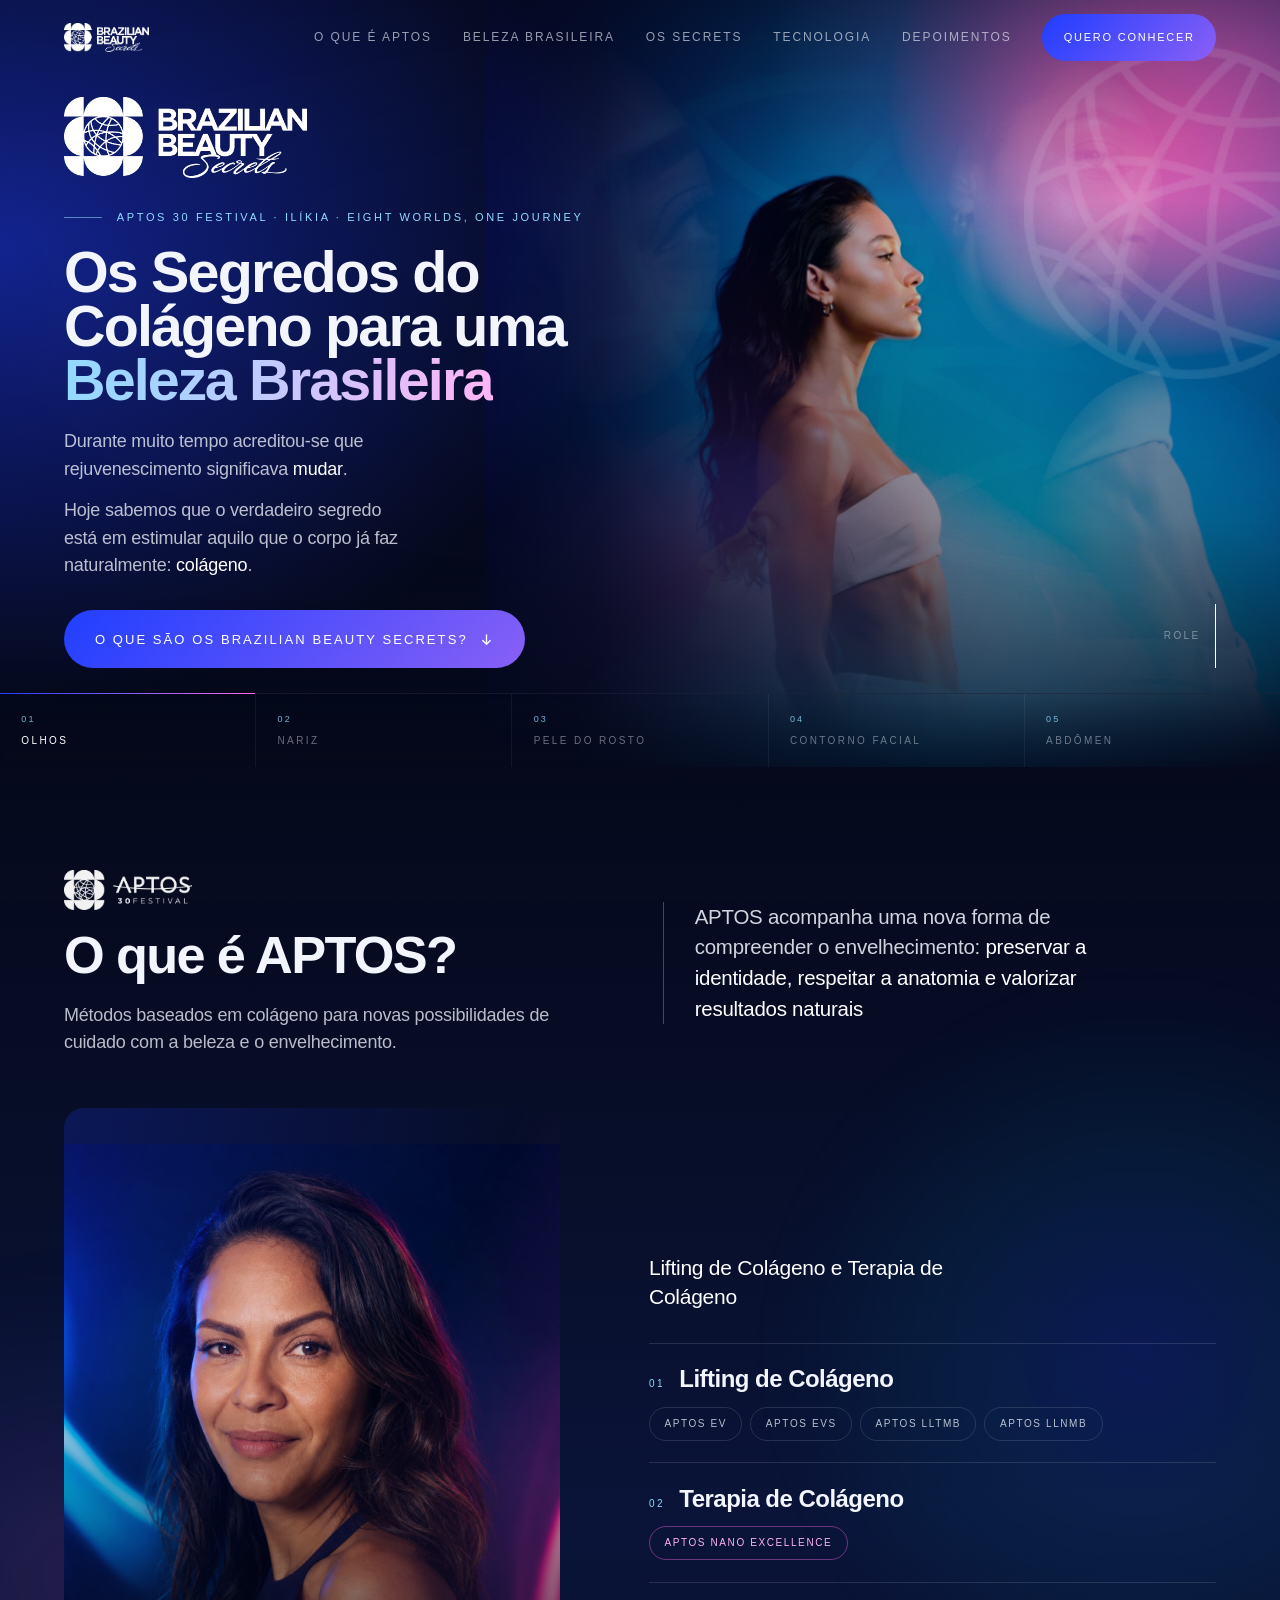
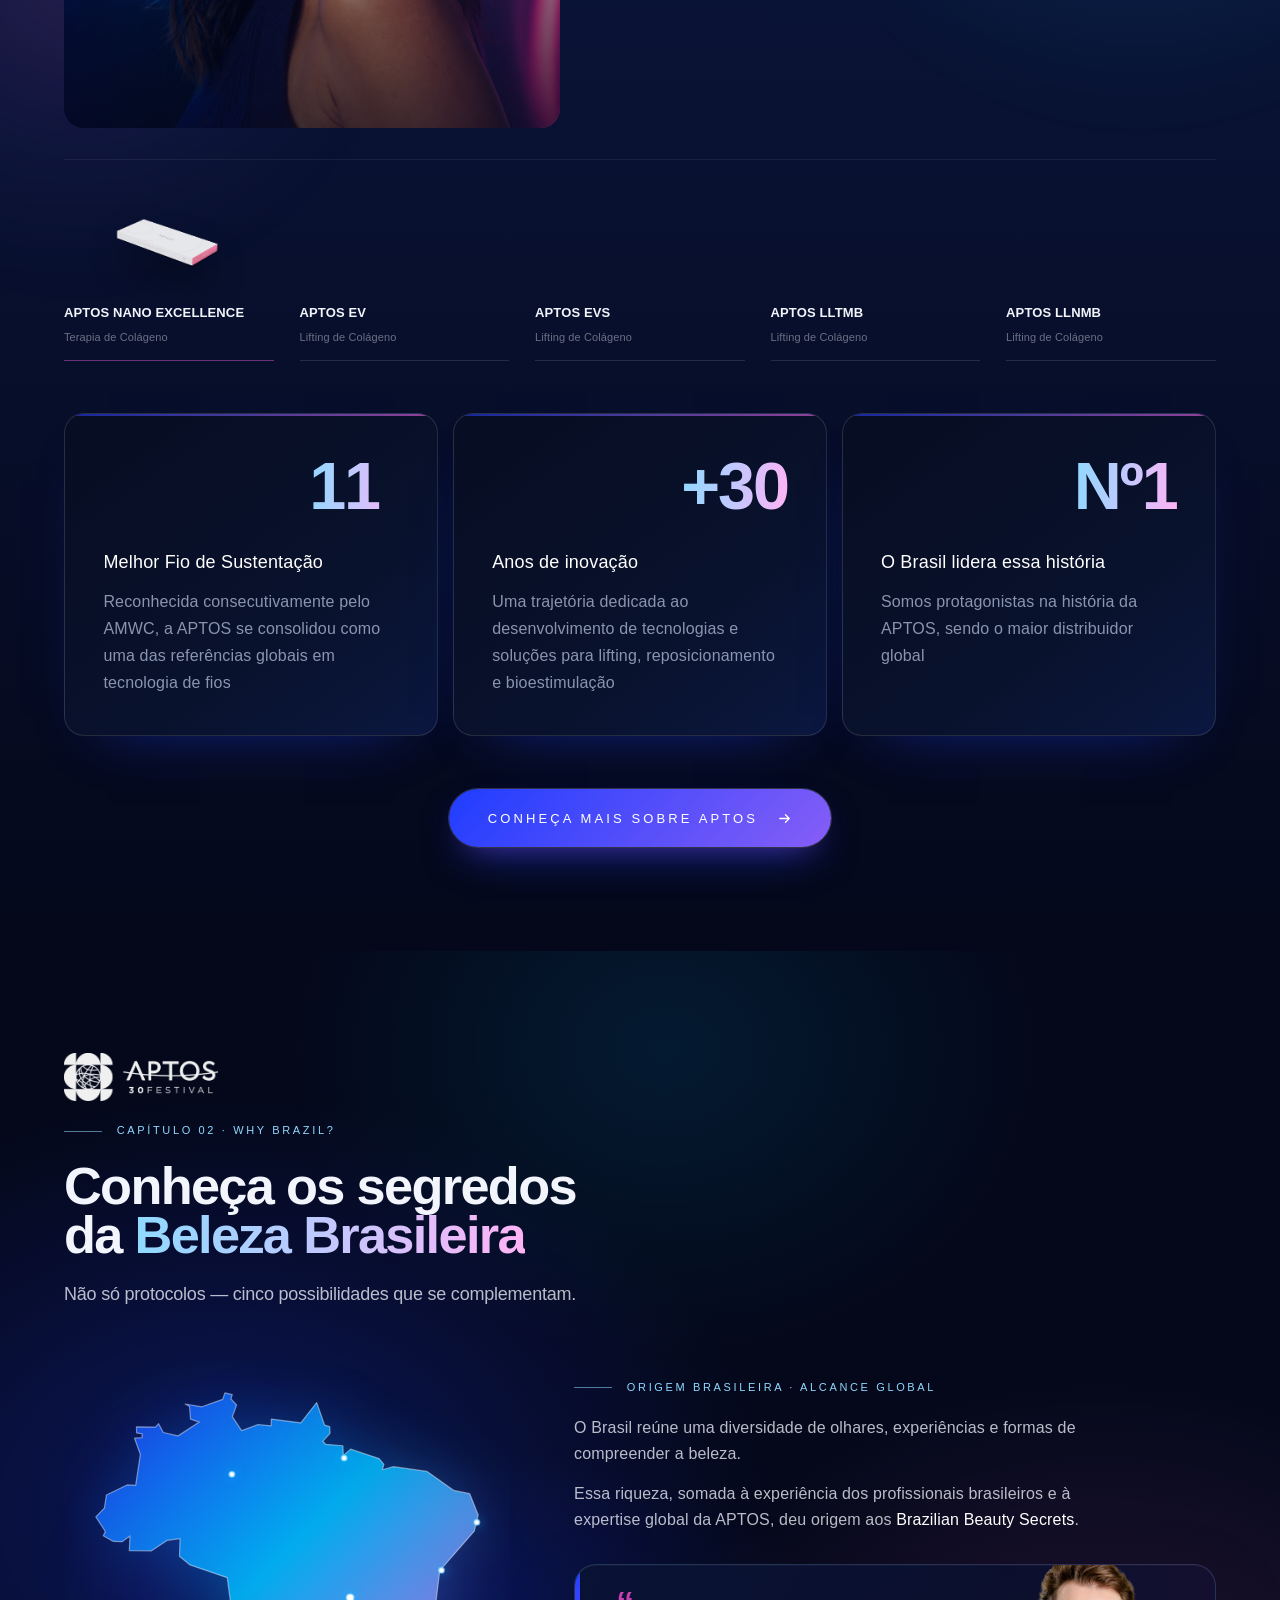
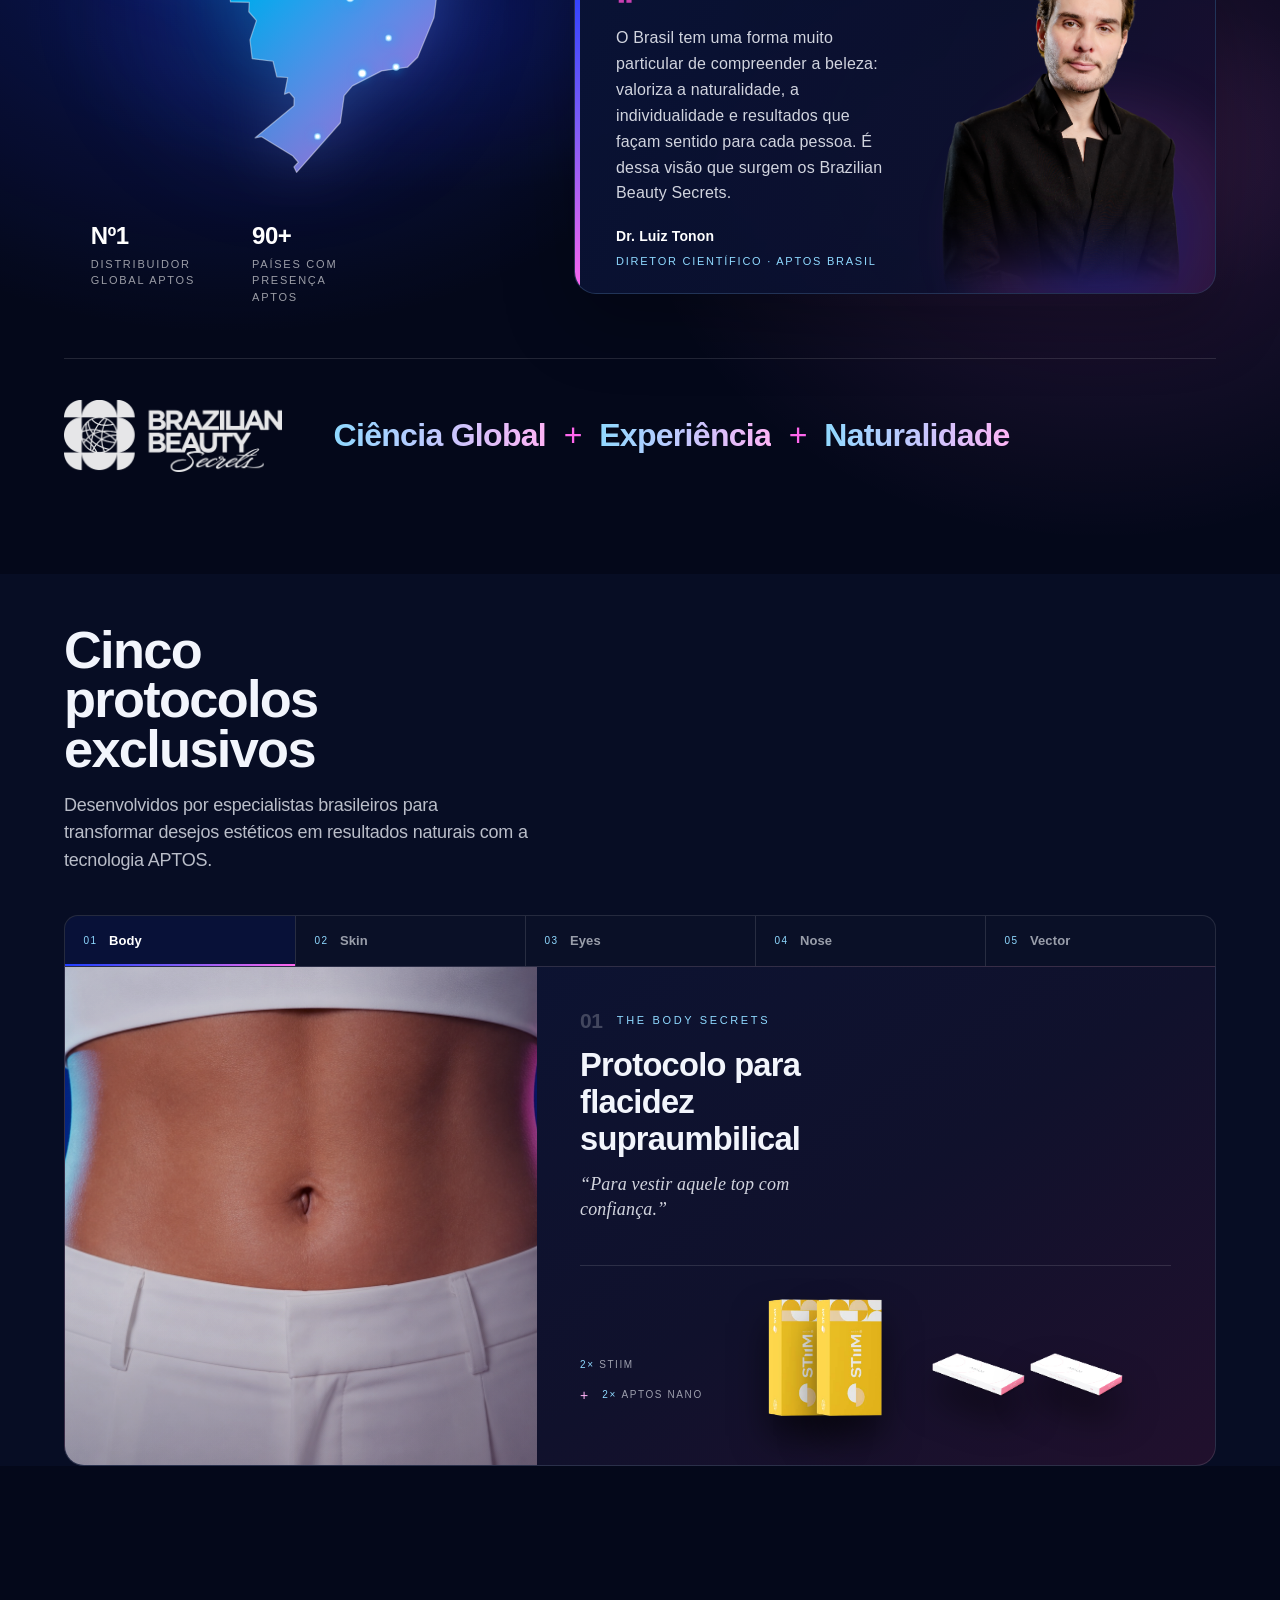
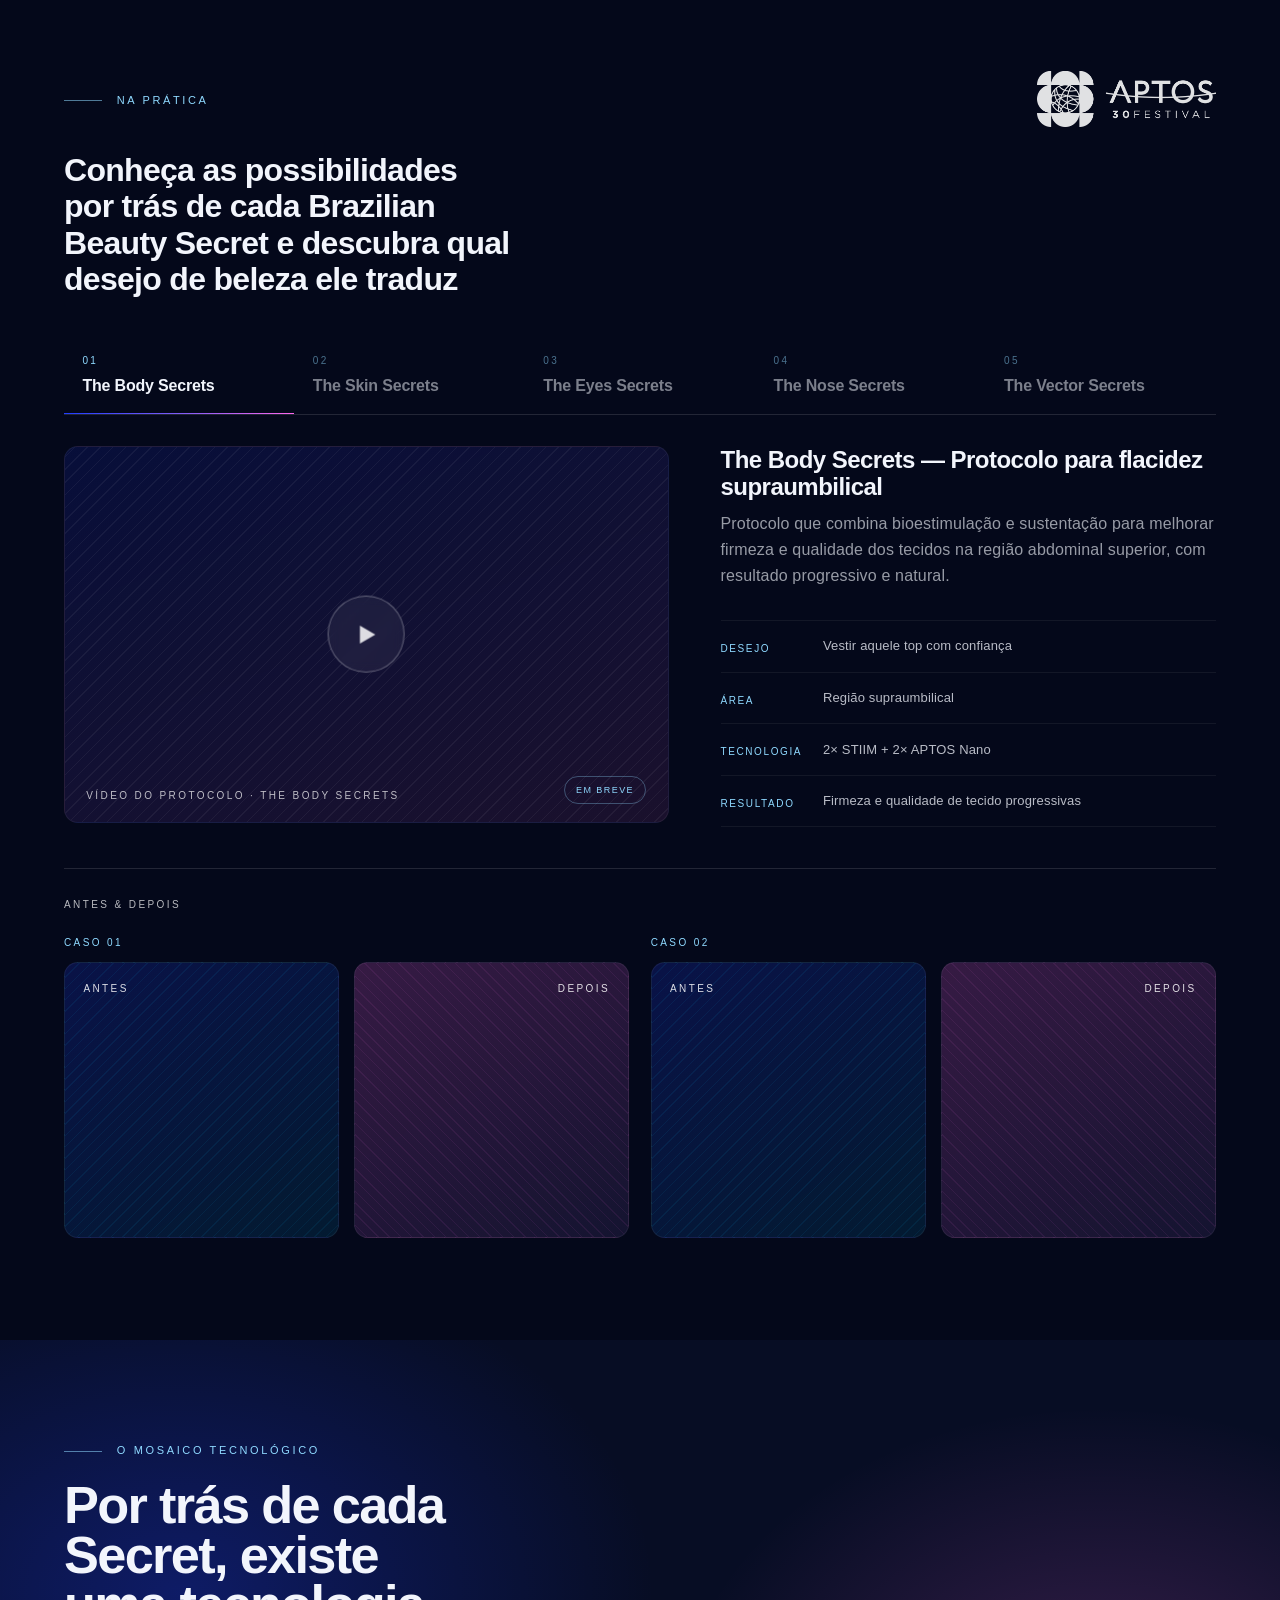
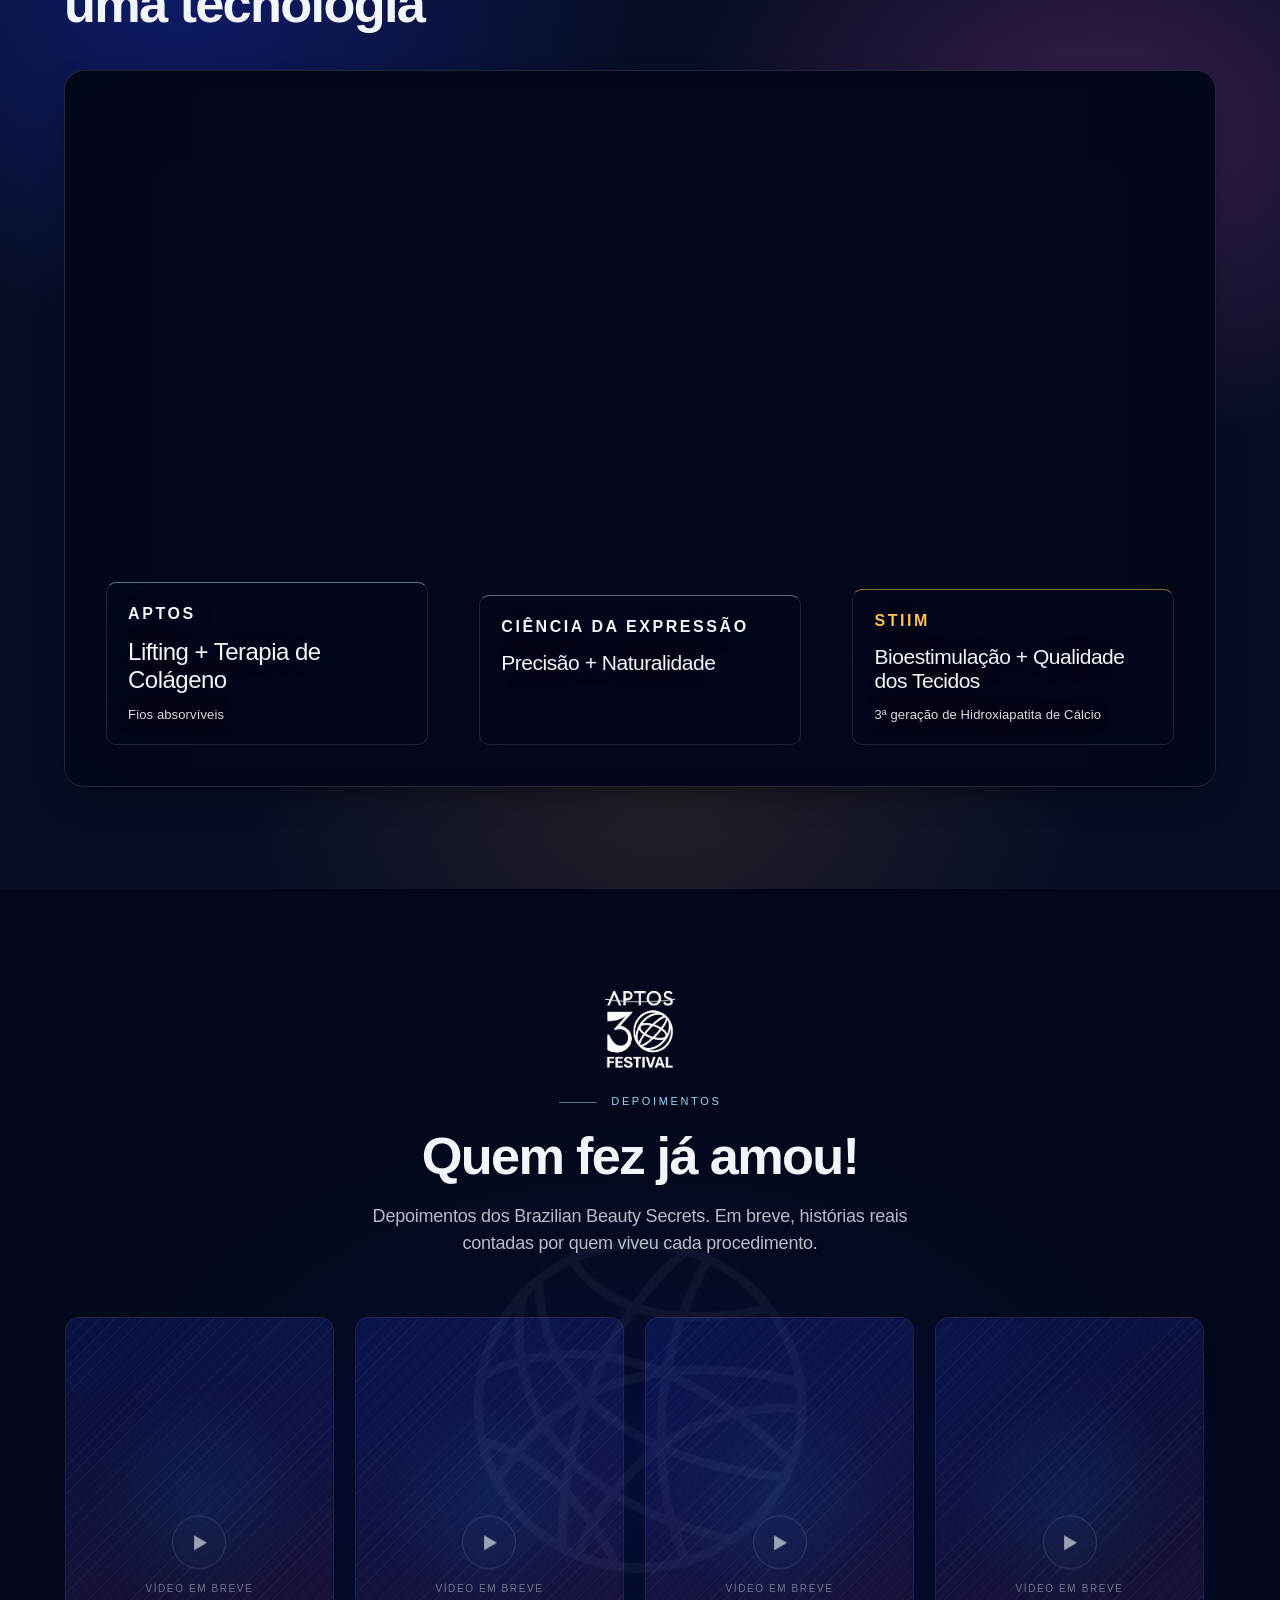
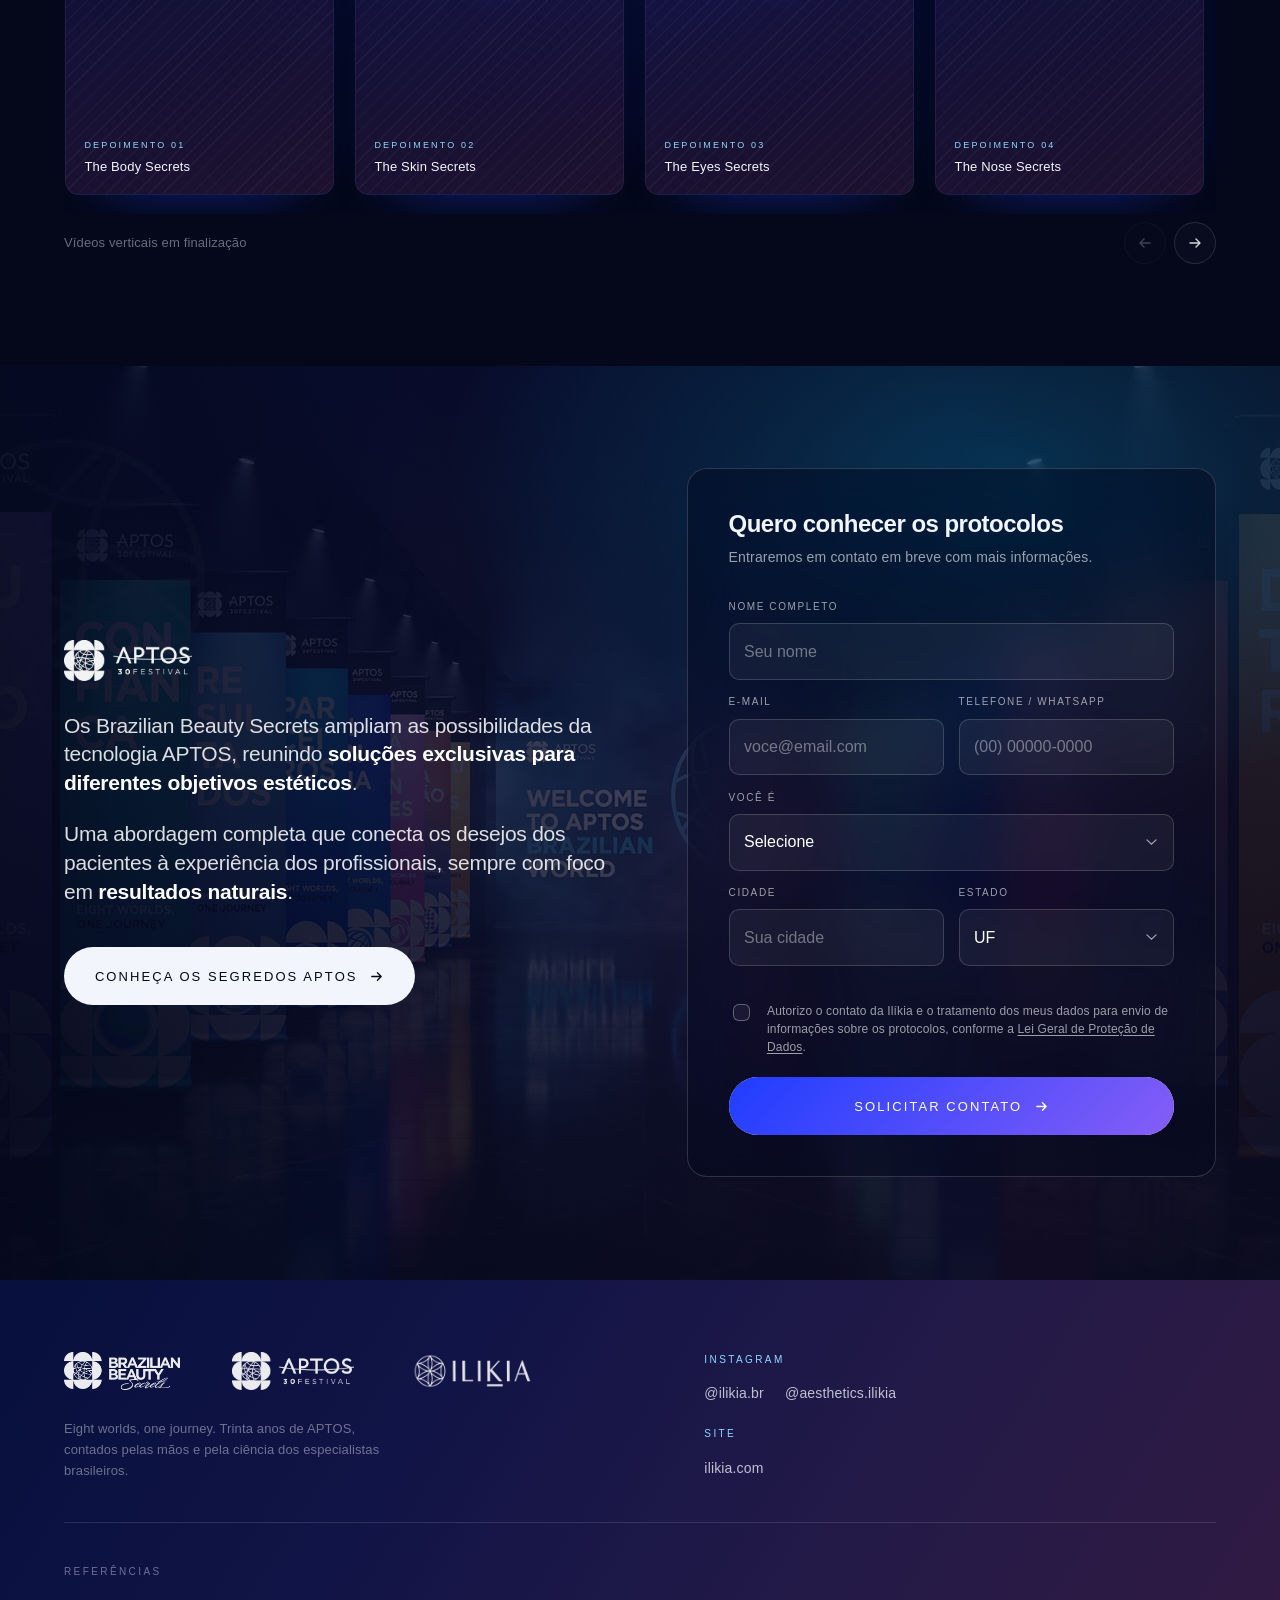
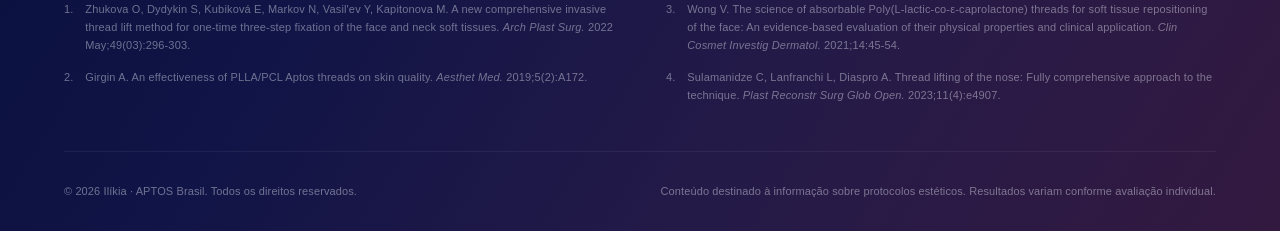
==== commit 6828e3f7: "Add official Ilikia logo" ====
--- a/index.html
+++ b/index.html
@@ -801,7 +801,7 @@
         <div class="foot__logos">
           <img loading="lazy" decoding="async" src="media/logos/bbs-branco.png" alt="Brazilian Beauty Secrets">
           <img loading="lazy" decoding="async" src="media/logos/aptosfest-branco.png" alt="APTOS 30 Festival">
-          <span class="foot__word">ILÍKIA <i>&amp; Co</i></span>
+          <img class="foot__ilikia" loading="lazy" decoding="async" src="media/logos/ilikia-logo.png" alt="Ilíkia">
         </div>
         <p class="small" style="margin-top:1.75rem;max-width:44ch">Eight worlds, one journey. Trinta anos de APTOS, contados pelas mãos e pela ciência dos especialistas brasileiros.</p>
       </div>
--- a/css/lp.css
+++ b/css/lp.css
@@ -1095,8 +1095,7 @@
 @media(max-width:860px){.foot__top{grid-template-columns:1fr;gap:var(--sp-8)}}
 .foot__logos{display:flex;flex-wrap:wrap;align-items:center;gap:var(--sp-9)}
 .foot__logos img{height:clamp(28px,3vw,40px);width:auto;opacity:.92}
-.foot__word{font-size:var(--fs-8);font-weight:700;letter-spacing:var(--ls-wider);opacity:.92}
-.foot__word i{font-style:normal;font-weight:300;letter-spacing:var(--ls-body);opacity:.7}
+.foot__logos .foot__ilikia{height:clamp(26px,2.8vw,36px);filter:brightness(0) invert(1);opacity:.88}
 .foot__contact{display:flex;flex-direction:column;gap:var(--sp-6)}
 .foot__block h4{font-size:var(--fs-2);font-weight:500;letter-spacing:var(--ls-wider);text-transform:uppercase;color:var(--cyan-soft);margin-bottom:var(--sp-4)}
 .foot__links{display:flex;flex-wrap:wrap;gap:var(--sp-2) var(--sp-6)}
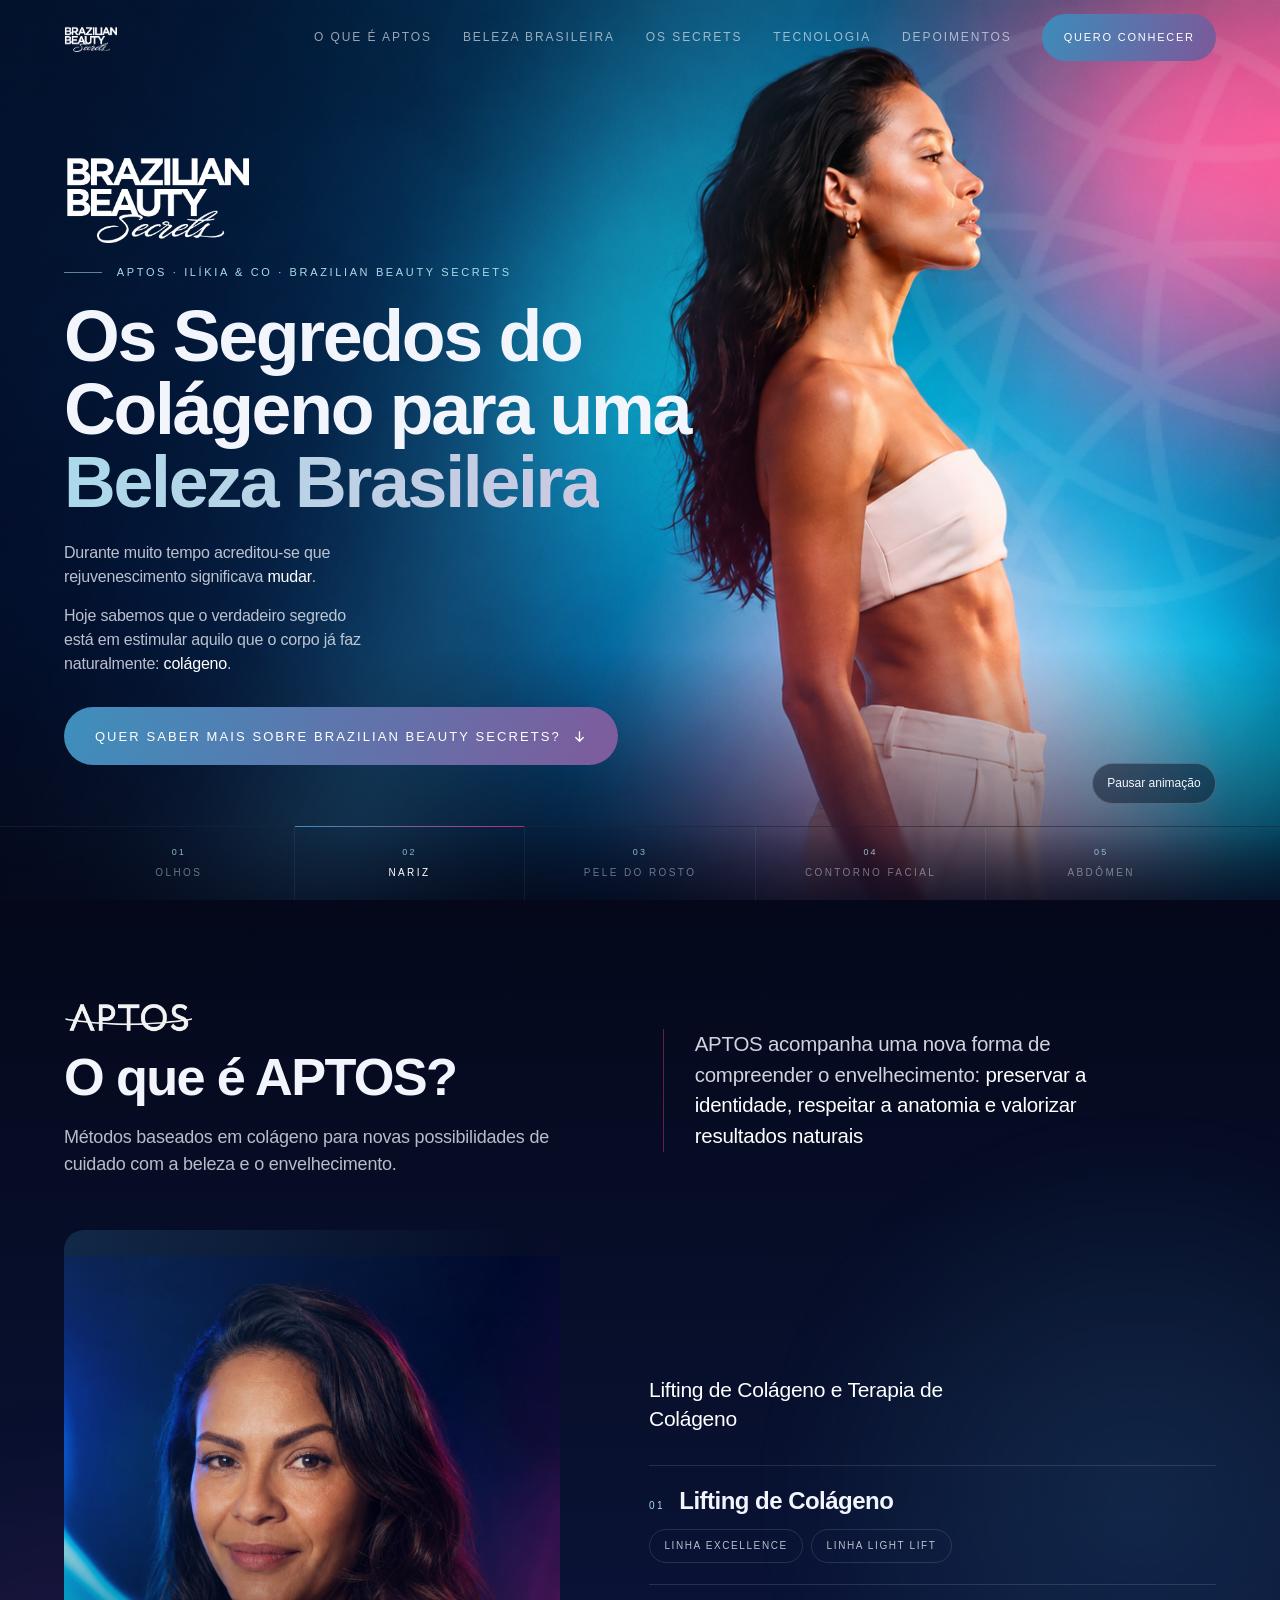
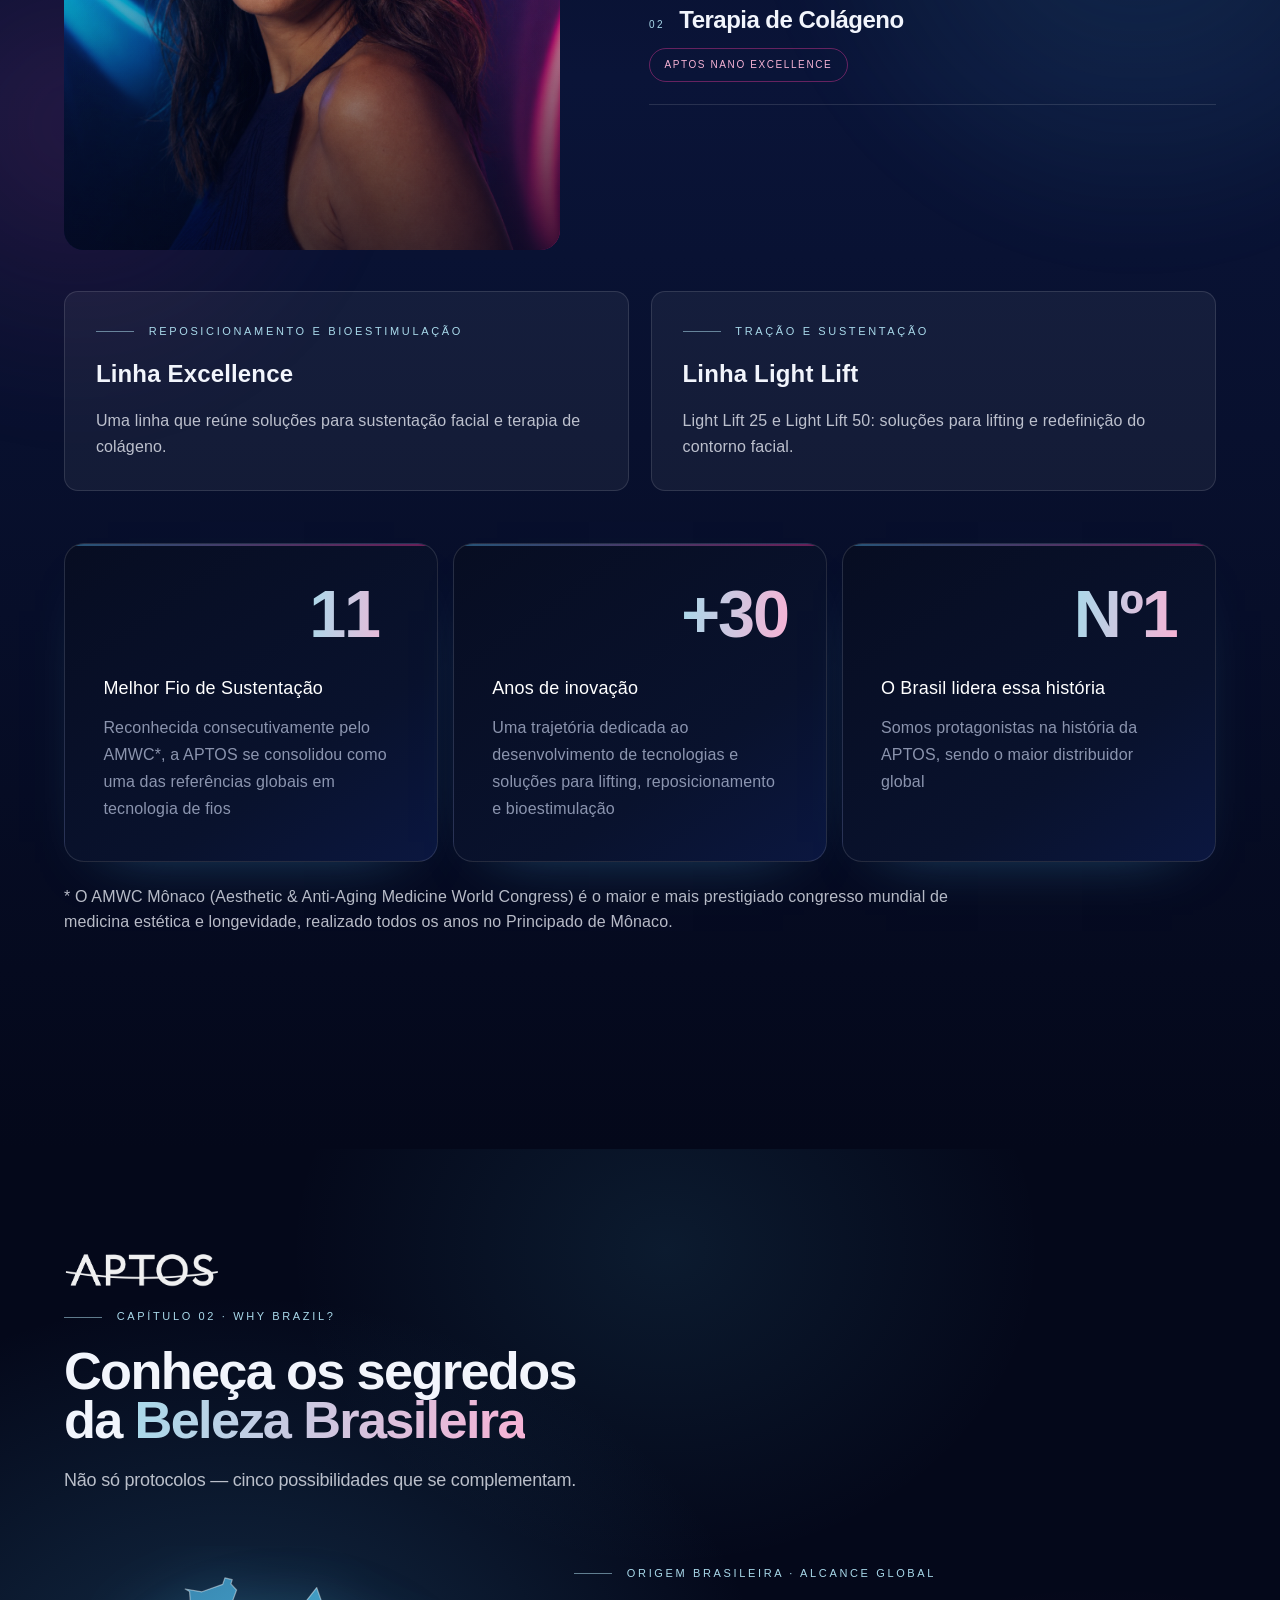
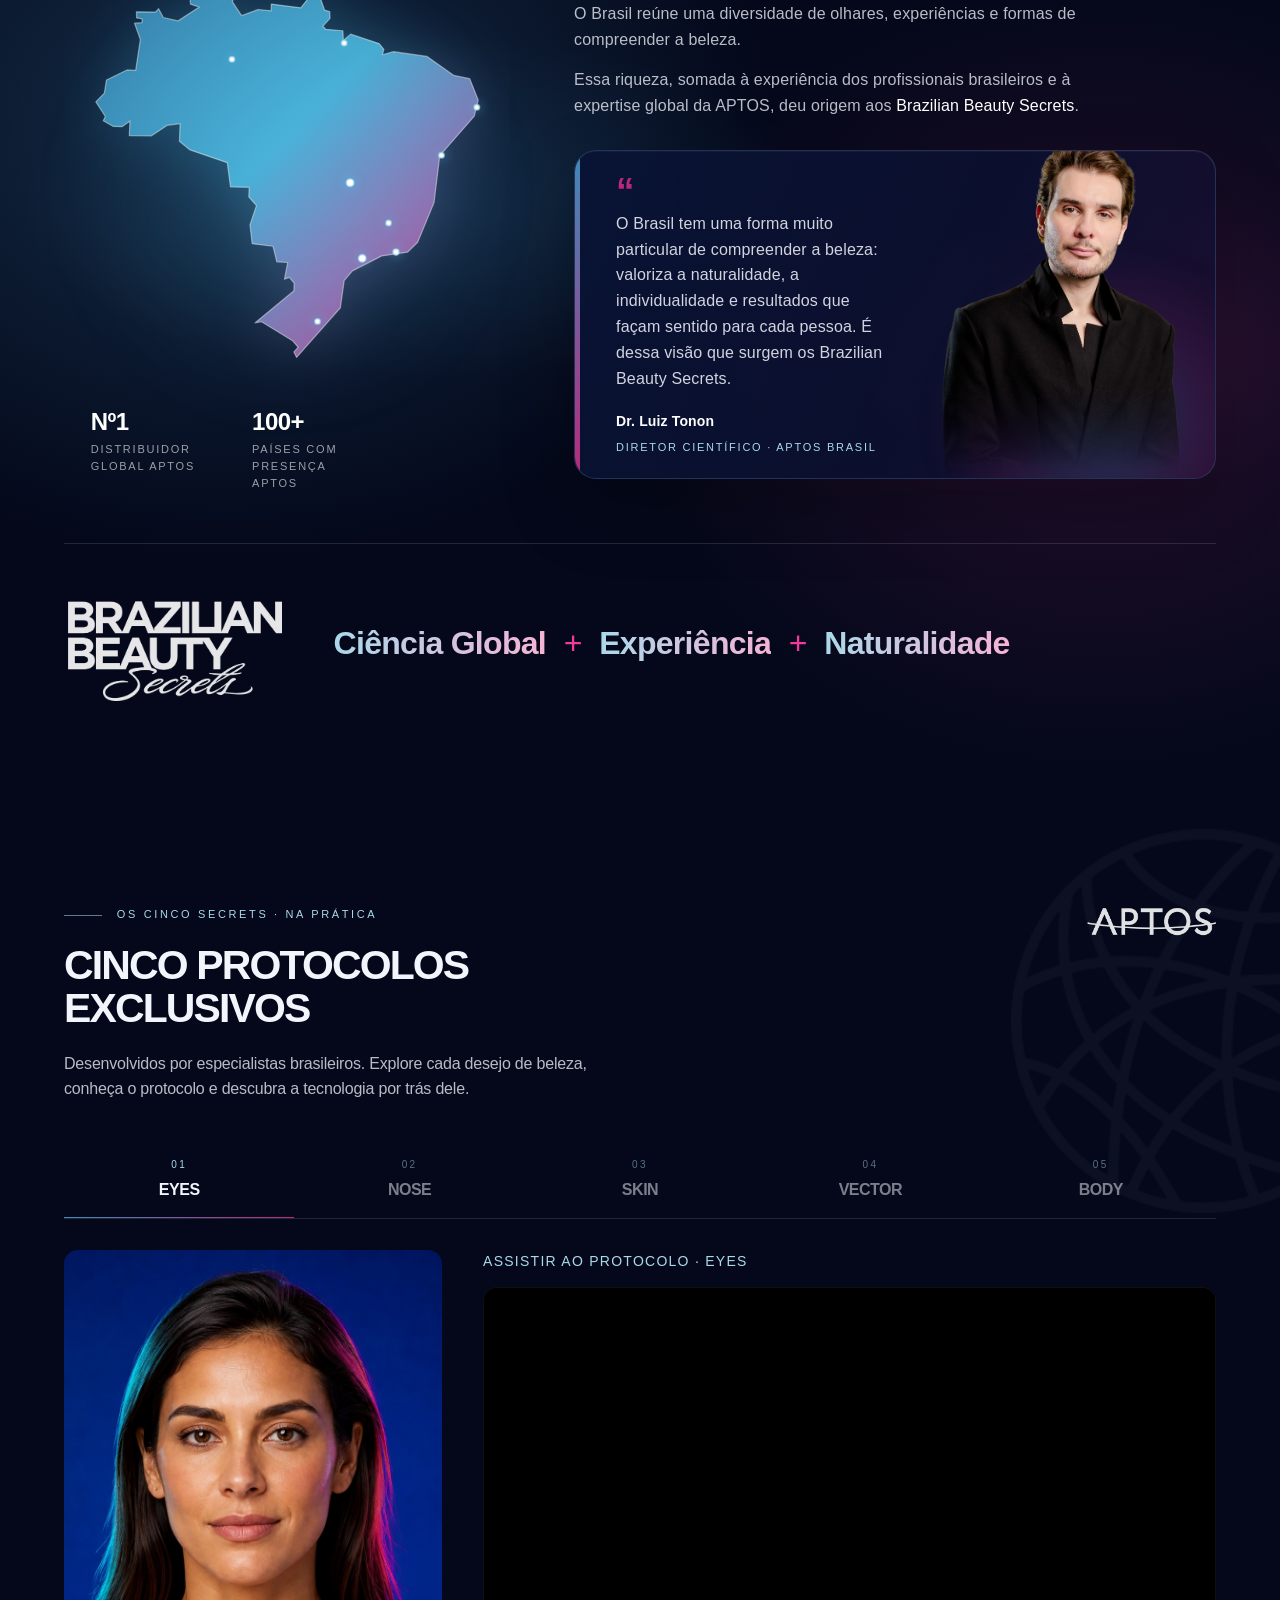
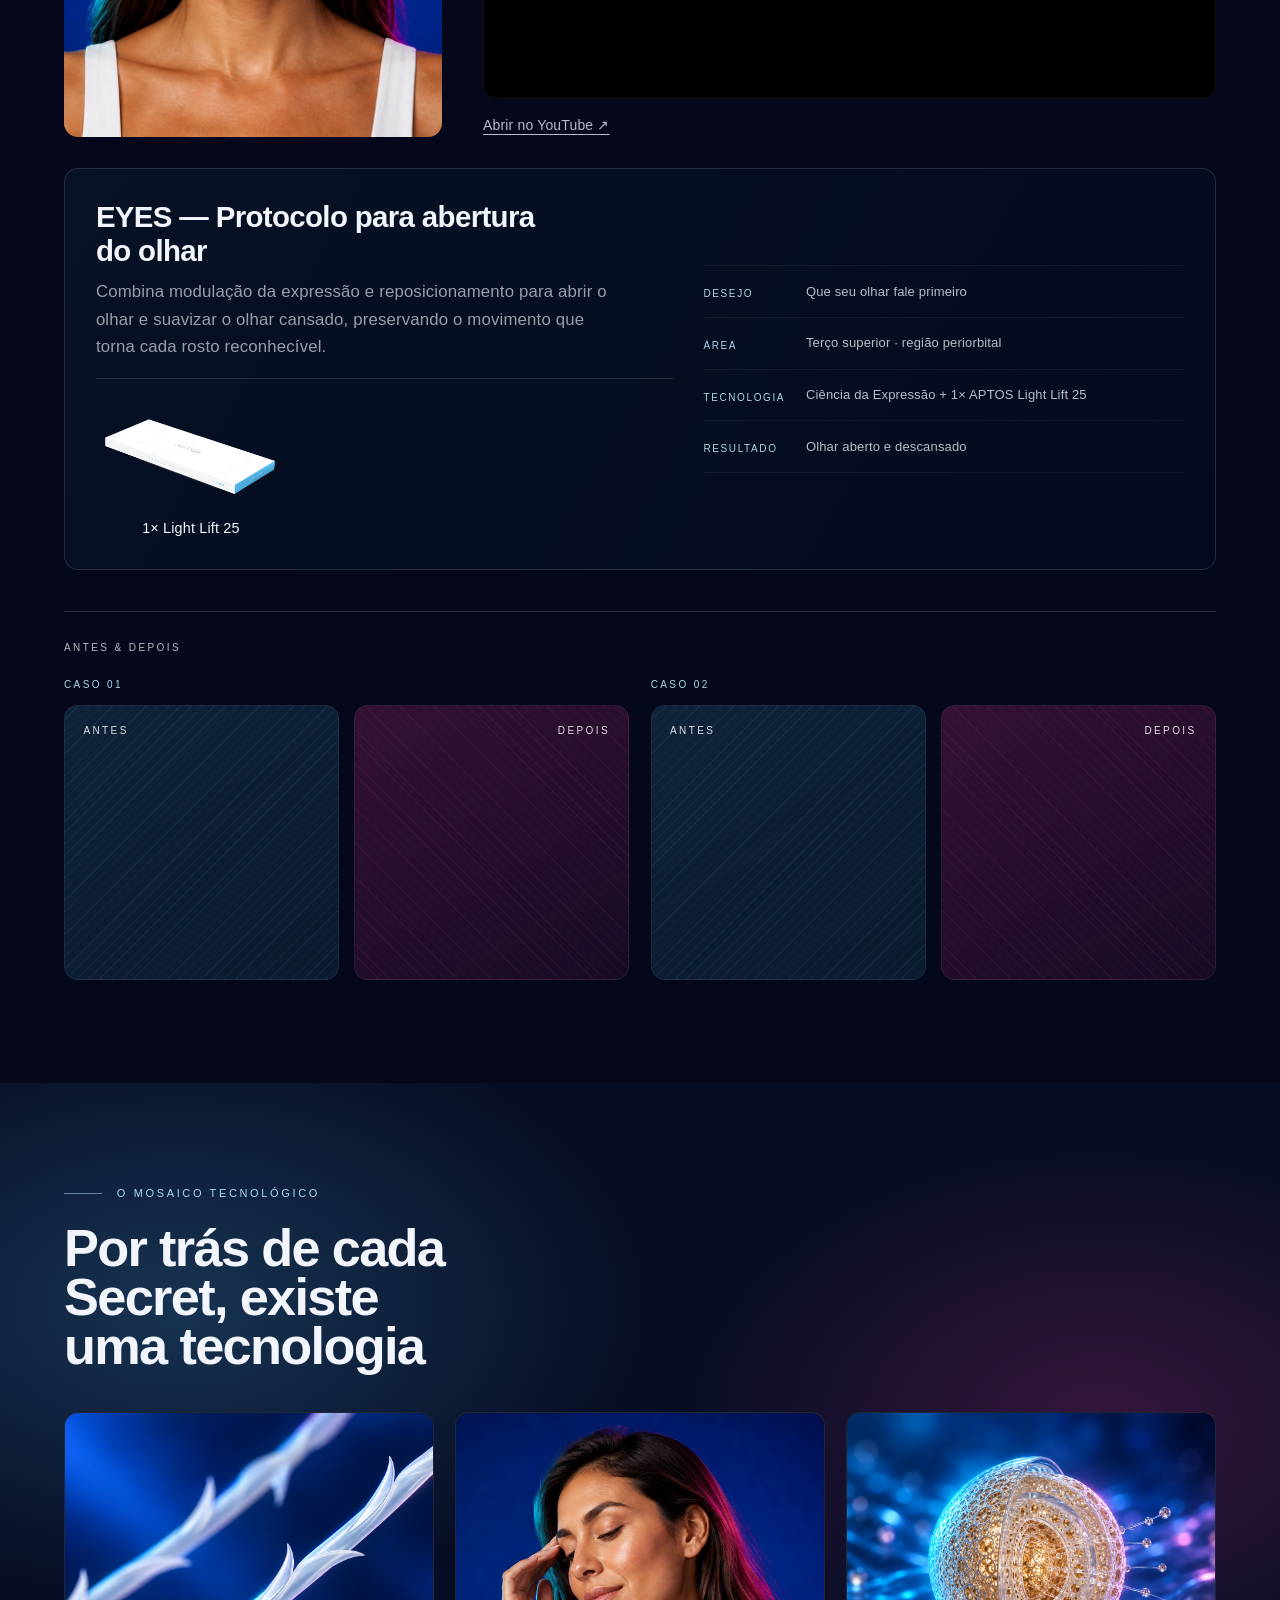
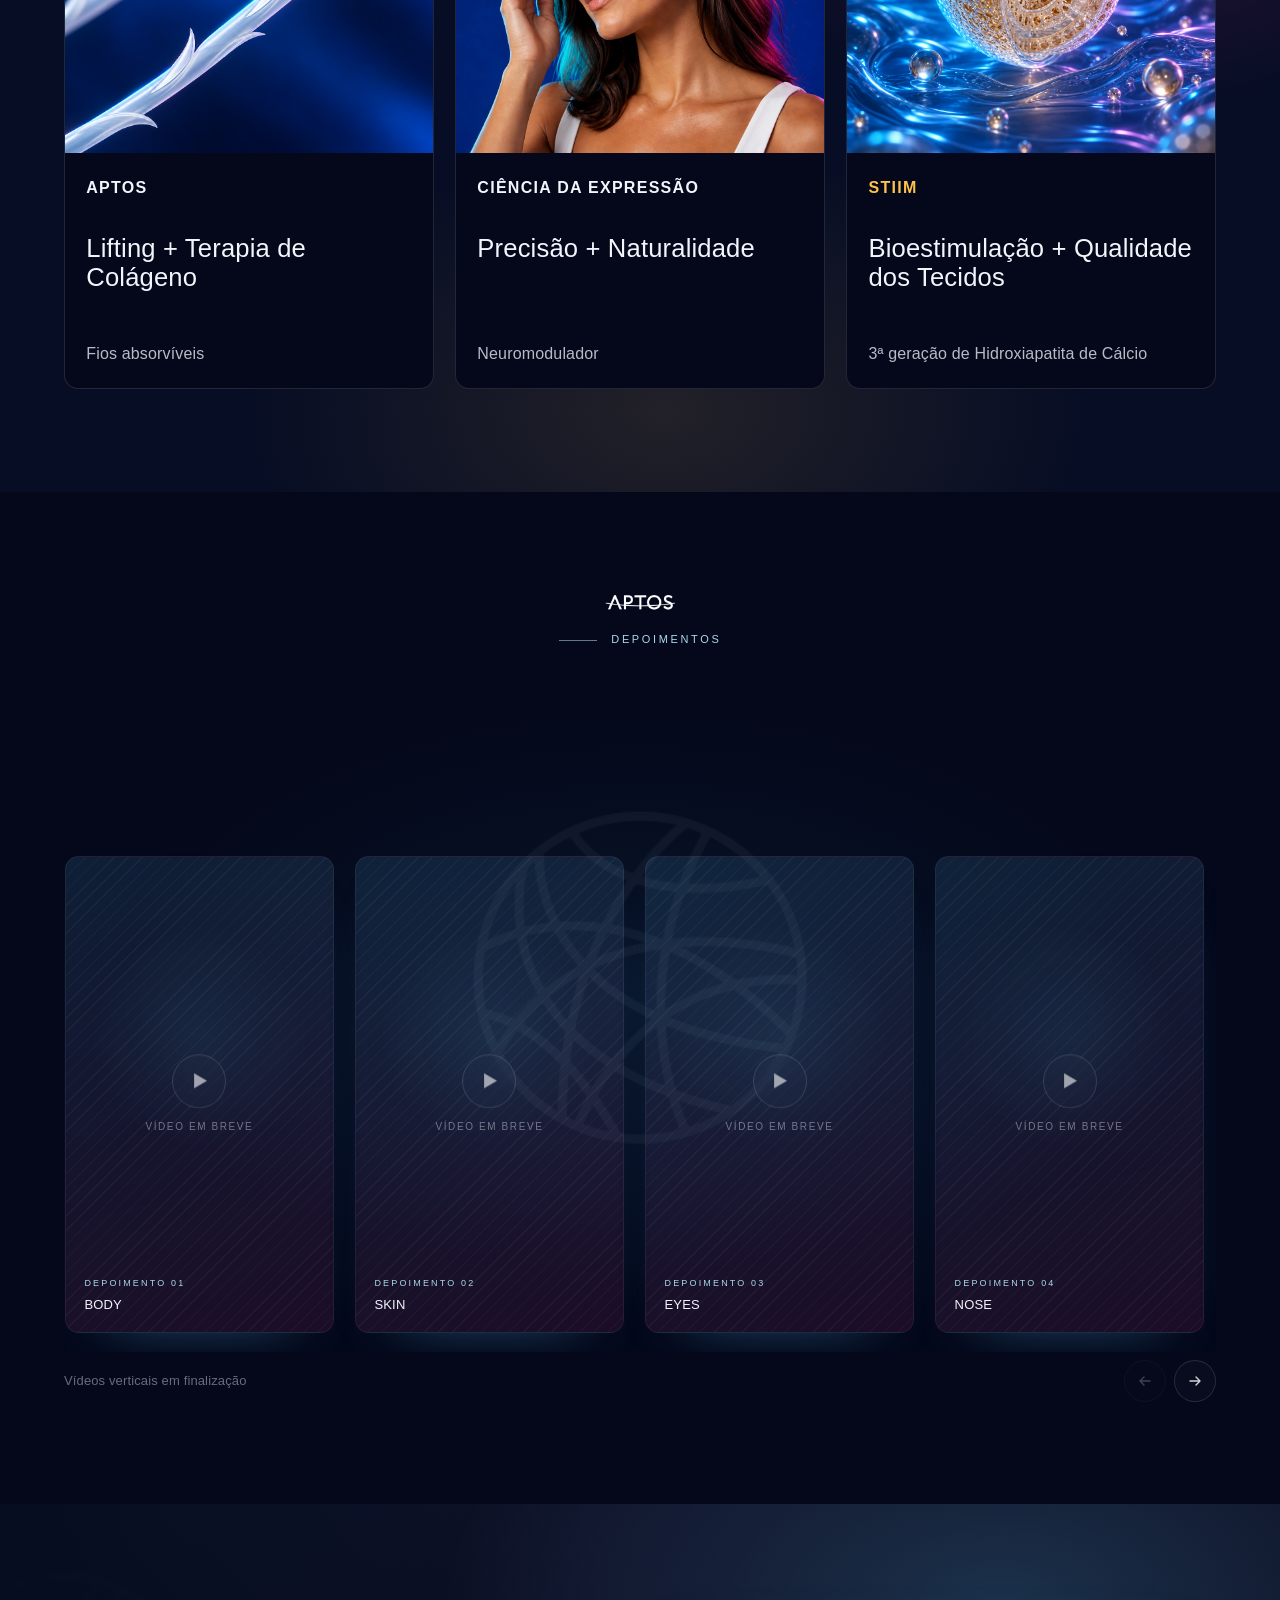
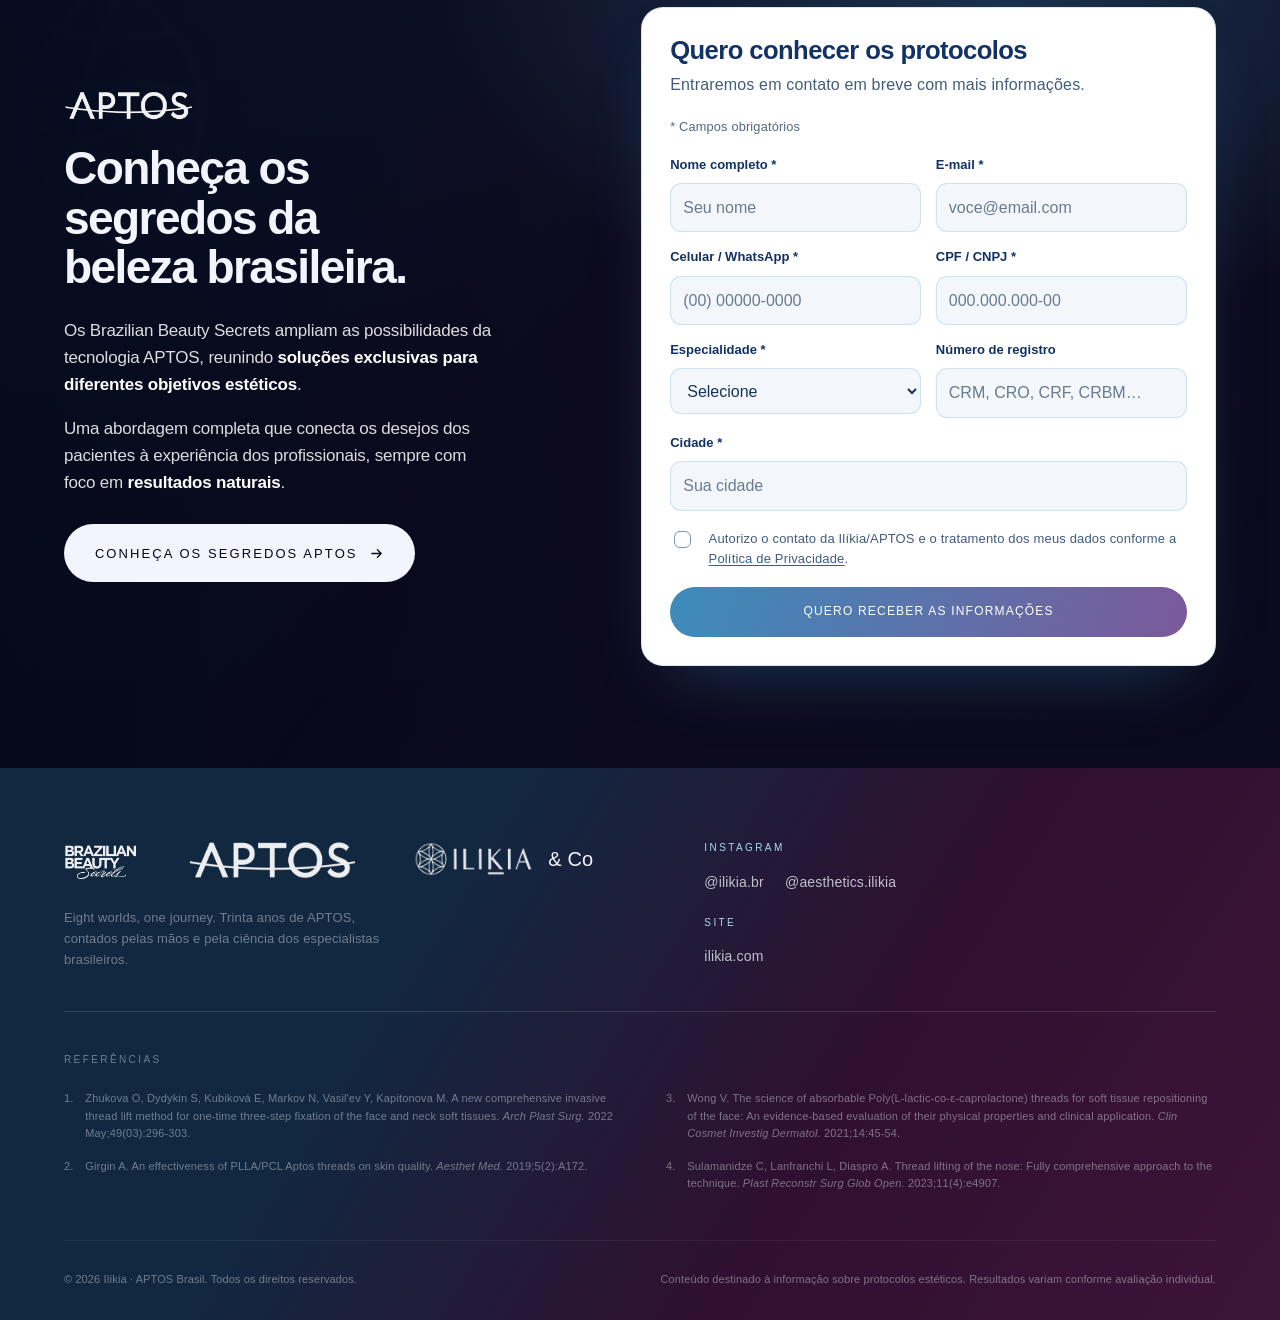
==== commit 4153e394: "Revise landing page protocols, campaign styling and lead form" ====
--- a/index.html
+++ b/index.html
@@ -8,18 +8,19 @@
 <meta name="theme-color" content="#04081A">
 <meta property="og:title" content="Brazilian Beauty Secrets">
 <meta property="og:description" content="Os Segredos do Colágeno para uma Beleza Brasileira. Cinco protocolos, cinco possibilidades, um mesmo princípio.">
-<meta property="og:image" content="media/hero-capa.jpg">
+<meta property="og:image" content="media/hero-single-v2.png">
 <meta property="og:type" content="website">
 <meta property="og:locale" content="pt_BR">
 <meta name="twitter:card" content="summary_large_image">
 <meta name="twitter:title" content="Brazilian Beauty Secrets">
 <meta name="twitter:description" content="Os Segredos do Colágeno para uma Beleza Brasileira. Cinco protocolos, cinco possibilidades, um mesmo princípio.">
-<meta name="twitter:image" content="media/hero-capa.jpg">
-<link rel="icon" href="media/logos/icon-branco.png">
-<link rel="preload" href="media/hero-capa.jpg" as="image" fetchpriority="high">
+<meta name="twitter:image" content="media/hero-single-v2.png">
+<link rel="icon" href="media/logos/aptos-wordmark.svg">
+<link rel="preload" href="media/hero-single-v2.png" as="image" fetchpriority="high">
 <link rel="preload" href="media/fonts/GothamBold.woff2" as="font" type="font/woff2" crossorigin>
 <link rel="preload" href="media/fonts/GothamBook.woff2" as="font" type="font/woff2" crossorigin>
-<link rel="stylesheet" href="css/lp.css?v=20260827-46">
+<link rel="stylesheet" href="css/lp.css?v=20260911-dark5">
+<link rel="stylesheet" href="css/kv.css?v=20260911-dark5">
 </head>
 <body>
 <div class="grain" aria-hidden="true"></div>
@@ -28,7 +29,7 @@
 <header class="nav" id="nav">
   <div class="nav__inner">
     <a class="nav__logo" href="#top" aria-label="Brazilian Beauty Secrets">
-      <img src="media/logos/bbs-branco.png" alt="Brazilian Beauty Secrets">
+      <img src="media/logos/bbs-wordmark.svg" alt="Brazilian Beauty Secrets">
     </a>
     <button class="nav__burger" id="burger" aria-label="Abrir menu" aria-expanded="false" aria-controls="menu">
       <span></span><span></span>
@@ -47,31 +48,30 @@
 <!-- ======================= DOBRA 1 · HERO / MANIFESTO ======================= -->
 <main id="top">
 <section class="hero" id="hero">
-
-  <!-- Uma única obra: a foto dominante e os ecos em prisma das outras quatro áreas -->
+  <div class="orb orb--spin hero__orb" aria-hidden="true"><img src="media/orb-light.png" alt="" decoding="async"></div>
+
+  <!-- Fotografia única, sem símbolos, em toda a abertura -->
   <div class="mural" aria-hidden="true">
-    <div class="mural__main" data-depth="0.16"><img src="media/hero-capa.jpg" alt="" fetchpriority="high" decoding="async"></div>
-    <div class="mural__echo mural__echo--1" data-depth="0.09"><img src="media/secret-eyes-v2.jpg" alt="" decoding="async"></div>
-    <div class="mural__echo mural__echo--2" data-depth="0.22"><img src="media/secret-nose-v2.jpg" alt="" decoding="async"></div>
-    <div class="mural__echo mural__echo--3" data-depth="0.06"><img src="media/secret-skin-v2.jpg" alt="" decoding="async"></div>
-    <div class="mural__echo mural__echo--4" data-depth="0.13"><img src="media/secret-body-v2.jpg" alt="" decoding="async"></div>
-  </div>
+    <div class="mural__main" data-depth="0.16"><img src="media/hero-single-v2.png" alt="" fetchpriority="high" decoding="async"></div>
+  </div>
+  <div class="hero__light hero__light--cyan" aria-hidden="true"></div>
+  <div class="hero__light hero__light--pink" aria-hidden="true"></div>
+  <button class="hero__motion" type="button" aria-pressed="false" data-motion-toggle>Pausar animação</button>
   <div class="hero__wash" aria-hidden="true"></div>
   <div class="hero__wash2" aria-hidden="true"></div>
-  <div class="orb orb--spin hero__orb" aria-hidden="true"><img src="media/orb-light.png" alt=""></div>
 
   <div class="hero__content wrap wrap--wide">
    <div class="hero__text">
-    <img class="hero__logo" src="media/logos/bbs-branco.png" alt="Brazilian Beauty Secrets" data-reveal="fade">
-    <p class="eyebrow hero__eyebrow" data-reveal="fade">APTOS 30 Festival &middot; Ilíkia &middot; Eight worlds, one journey</p>
+    <img class="hero__logo" src="media/logos/bbs-wordmark.svg" alt="Brazilian Beauty Secrets" data-reveal="fade">
+    <p class="eyebrow hero__eyebrow" data-reveal="fade">APTOS &middot; Ilíkia &amp; Co &middot; Brazilian Beauty Secrets</p>
     <h1 class="display display--hero" data-reveal>Os Segredos do Colágeno para uma <em class="grad-text" style="font-style:normal">Beleza Brasileira</em></h1>
     <div class="hero__sub lead" data-reveal>
       <p>Durante muito tempo acreditou-se que rejuvenescimento significava <strong>mudar</strong>.</p>
       <p>Hoje sabemos que o verdadeiro segredo está em estimular aquilo que o corpo já faz naturalmente: <strong>colágeno</strong>.</p>
     </div>
-    <a class="btn" href="#aptos" data-reveal="fade">
+    <a class="btn" href="#contato" data-reveal="fade">
       <span class="btn__bg"></span>
-      O que são os Brazilian Beauty Secrets?
+      Quer saber mais sobre Brazilian Beauty Secrets?
       <svg class="btn__arrow" viewBox="0 0 16 16" fill="none" aria-hidden="true"><path d="M8 3v10M8 13l-4-4M8 13l4-4" stroke="currentColor" stroke-width="1.4" stroke-linecap="round"/></svg>
     </a>
    </div>
@@ -98,7 +98,7 @@
 
     <div class="aptos__head">
       <div data-reveal="left">
-        <img class="aptos__logo" src="media/logos/aptosfest-branco.png" alt="APTOS 30 Festival" loading="lazy" decoding="async">
+        <img class="aptos__logo" src="media/logos/aptos-wordmark.svg" alt="APTOS" loading="lazy" decoding="async">
         <h2 class="display">O que é APTOS?</h2>
         <p class="lead">Métodos baseados em colágeno para novas possibilidades de cuidado com a beleza e o envelhecimento.</p>
       </div>
@@ -119,12 +119,7 @@
             <span class="pillar__idx">01</span>
             <h3 class="pillar__name">Lifting de Colágeno</h3>
           </div>
-          <div class="chips">
-            <span class="chip">APTOS EV</span>
-            <span class="chip">APTOS EVS</span>
-            <span class="chip">APTOS LLTMB</span>
-            <span class="chip">APTOS LLNMB</span>
-          </div>
+          <div class="chips"><span class="chip">Linha Excellence</span><span class="chip">Linha Light Lift</span></div>
         </div>
         <div class="pillar">
           <div class="pillar__top">
@@ -138,58 +133,31 @@
       </div>
     </div>
 
-    <!-- Caixas -->
-    <div class="boxes" data-reveal="fade">
-      <div class="boxes__grid" data-stagger>
-        <article class="box">
-          <div class="box__img"><img loading="lazy" decoding="async" src="media/box-aptos-ne.png" alt="Caixa oficial APTOS Nano Excellence"></div>
-          <h4 class="box__name">APTOS NANO EXCELLENCE</h4>
-          <p class="box__use">Terapia de Colágeno</p>
-        </article>
-        <article class="box">
-          <div class="box__img"><img loading="lazy" decoding="async" src="media/box-aptos-ev.png" alt="Caixa oficial APTOS EV"></div>
-          <h4 class="box__name">APTOS EV</h4>
-          <p class="box__use">Lifting de Colágeno</p>
-        </article>
-        <article class="box">
-          <div class="box__img"><img loading="lazy" decoding="async" src="media/box-aptos-evs.png" alt="Caixa oficial APTOS EVS"></div>
-          <h4 class="box__name">APTOS EVS</h4>
-          <p class="box__use">Lifting de Colágeno</p>
-        </article>
-        <article class="box">
-          <div class="box__img"><img loading="lazy" decoding="async" src="media/box-aptos-lltmb.png" alt="Caixa oficial APTOS LLTMB"></div>
-          <h4 class="box__name">APTOS LLTMB</h4>
-          <p class="box__use">Lifting de Colágeno</p>
-        </article>
-        <article class="box">
-          <div class="box__img"><img loading="lazy" decoding="async" src="media/box-aptos-llnmb.png" alt="Caixa oficial APTOS LLNMB"></div>
-          <h4 class="box__name">APTOS LLNMB</h4>
-          <p class="box__use">Lifting de Colágeno</p>
-        </article>
-      </div>
+    <div class="portfolio" data-reveal="fade">
+      <article><p class="eyebrow">Reposicionamento e bioestimulação</p><h3>Linha Excellence</h3><p>Uma linha que reúne soluções para sustentação facial e terapia de colágeno.</p></article>
+      <article><p class="eyebrow">Tração e sustentação</p><h3>Linha Light Lift</h3><p>Light Lift 25 e Light Lift 50: soluções para lifting e redefinição do contorno facial.</p></article>
     </div>
 
     <!-- Provas -->
     <div class="proof" data-reveal="fade">
       <article class="proof__cell">
-        <img loading="lazy" decoding="async" class="proof__mundo" src="media/mundo-resultados.png" alt="" aria-hidden="true">
         <p class="proof__num grad-text" data-count="11">11<sup>×</sup></p>
         <h3 class="proof__title">Melhor Fio de Sustentação</h3>
-        <p class="proof__desc">Reconhecida consecutivamente pelo AMWC, a APTOS se consolidou como uma das referências globais em tecnologia de fios</p>
+        <p class="proof__desc">Reconhecida consecutivamente pelo AMWC*, a APTOS se consolidou como uma das referências globais em tecnologia de fios</p>
       </article>
       <article class="proof__cell">
-        <img loading="lazy" decoding="async" class="proof__mundo" src="media/mundo-ciencia.png" alt="" aria-hidden="true">
         <p class="proof__num grad-text"><span data-count="30">+30</span></p>
         <h3 class="proof__title">Anos de inovação</h3>
         <p class="proof__desc">Uma trajetória dedicada ao desenvolvimento de tecnologias e soluções para lifting, reposicionamento e bioestimulação</p>
       </article>
       <article class="proof__cell">
-        <img loading="lazy" decoding="async" class="proof__mundo" src="media/mundo-parceiros.png" alt="" aria-hidden="true">
         <p class="proof__num grad-text">Nº1</p>
         <h3 class="proof__title">O Brasil lidera essa história</h3>
         <p class="proof__desc">Somos protagonistas na história da APTOS, sendo o maior distribuidor global</p>
       </article>
     </div>
+
+    <p class="amwc-note">* O AMWC Mônaco (Aesthetic &amp; Anti-Aging Medicine World Congress) é o maior e mais prestigiado congresso mundial de medicina estética e longevidade, realizado todos os anos no Principado de Mônaco.</p>
 
     <div class="aptos__cta" data-reveal="fade">
       <a class="btn aptos__cta-button" href="https://www.aptos.com.br" target="_blank" rel="noopener">
@@ -207,7 +175,7 @@
   <div class="wrap">
 
     <div class="brasil__head" data-reveal>
-      <img loading="lazy" decoding="async" class="brasil__brand" src="media/logos/aptosfest-branco.png" alt="APTOS Festival">
+      <img loading="lazy" decoding="async" class="brasil__brand" src="media/logos/aptos-wordmark.svg" alt="APTOS">
       <p class="eyebrow">Capítulo 02 &middot; Why Brazil?</p>
       <h2 class="display">Conheça os segredos da <em class="grad-text" style="font-style:normal">Beleza Brasileira</em></h2>
       <p class="lead">Não só protocolos — cinco possibilidades que se complementam.</p>
@@ -245,7 +213,7 @@
         </svg>
         <div class="mapa__facts" aria-label="Alcance global da APTOS">
           <p><b>Nº1</b><span>Distribuidor global APTOS</span></p>
-          <p><b>90+</b><span>Países com presença APTOS</span></p>
+          <p><b>100+</b><span>Países com presença APTOS</span></p>
         </div>
       </div>
 
@@ -277,7 +245,7 @@
 
     <!-- Frase de destaque -->
     <div class="destaque" data-reveal="fade">
-      <img loading="lazy" decoding="async" class="destaque__logo" src="media/logos/bbs-branco.png" alt="Brazilian Beauty Secrets">
+      <img loading="lazy" decoding="async" class="destaque__logo" src="media/logos/bbs-wordmark.svg" alt="Brazilian Beauty Secrets">
       <p class="destaque__eq">
         <b class="grad-text">Ciência Global</b>
         <span class="destaque__plus">+</span>
@@ -290,175 +258,38 @@
   </div>
 </section>
 
-<!-- ======================= DOBRA 4 · OS CINCO SECRETS ======================= -->
-<section class="secrets" id="secrets">
-  <div class="wrap section--tight" style="padding-bottom:0">
-    <div class="secrets__head" data-reveal>
-      <h2 class="display">Cinco protocolos exclusivos</h2>
-      <p class="lead">Desenvolvidos por especialistas brasileiros para transformar desejos estéticos em resultados naturais com a tecnologia APTOS.</p>
-    </div>
-  </div>
-
-  <div class="wrap wrap--wide">
-    <div class="secrets__nav" role="tablist" aria-label="Escolha um dos cinco protocolos">
-      <button type="button" class="secret-tab is-active" id="secret-tab-body" role="tab" aria-selected="true" aria-controls="secret-body" data-secret-index="0"><b>01</b><span>Body</span></button>
-      <button type="button" class="secret-tab" id="secret-tab-skin" role="tab" aria-selected="false" aria-controls="secret-skin" data-secret-index="1"><b>02</b><span>Skin</span></button>
-      <button type="button" class="secret-tab" id="secret-tab-eyes" role="tab" aria-selected="false" aria-controls="secret-eyes" data-secret-index="2"><b>03</b><span>Eyes</span></button>
-      <button type="button" class="secret-tab" id="secret-tab-nose" role="tab" aria-selected="false" aria-controls="secret-nose" data-secret-index="3"><b>04</b><span>Nose</span></button>
-      <button type="button" class="secret-tab" id="secret-tab-vector" role="tab" aria-selected="false" aria-controls="secret-vector" data-secret-index="4"><b>05</b><span>Vector</span></button>
-    </div>
-  </div>
-
-  <div class="wrap wrap--wide secrets__list" style="margin-bottom:clamp(4rem,8vw,7rem)">
-
-    <!-- 01 BODY -->
-    <article class="strip is-open" id="secret-body" role="tabpanel" aria-labelledby="secret-tab-body">
-      <div class="strip__media">
-        <img loading="lazy" decoding="async" src="media/secret-body-v4.jpg" alt="Modelo da campanha com foco na região supraumbilical">
-        <span class="strip__tint" aria-hidden="true"></span>
-      </div>
-      <div class="strip__body">
-        <p class="strip__idx"><b>01</b> The Body Secrets</p>
-        <h3 class="strip__name">Protocolo para flacidez supraumbilical</h3>
-        <p class="strip__phrase">&ldquo;Para vestir aquele top com confiança.&rdquo;</p>
-        <div class="strip__foot">
-          <div class="strip__prods">
-            <span class="prod"><b>2×</b> STIIM</span>
-            <span class="prod"><b>2×</b> APTOS Nano</span>
-          </div>
-          <div class="strip__packshots" aria-label="Produtos do protocolo: duas caixas STIIM e duas caixas APTOS Nano">
-            <img loading="lazy" decoding="async" class="packshot--stiim" src="media/box-stiim-v2.png" alt="Caixa STIIM">
-            <img loading="lazy" decoding="async" class="packshot--stiim" src="media/box-stiim-v2.png" alt="">
-            <img loading="lazy" decoding="async" src="media/box-aptos-ne.png" alt="Caixa oficial APTOS Nano Excellence">
-            <img loading="lazy" decoding="async" src="media/box-aptos-ne.png" alt="">
-          </div>
-        </div>
-      </div>
-    </article>
-
-    <!-- 02 SKIN -->
-    <article class="strip strip--flip" id="secret-skin" role="tabpanel" aria-labelledby="secret-tab-skin" hidden>
-      <div class="strip__media">
-        <img loading="lazy" decoding="async" src="media/secret-skin-v5.jpg" alt="Modelo da campanha apresentando a maçã do rosto à luz">
-        <span class="strip__tint" aria-hidden="true"></span>
-      </div>
-      <div class="strip__body">
-        <p class="strip__idx"><b>02</b> The Skin Secrets</p>
-        <h3 class="strip__name">Protocolo para qualidade de pele do rosto</h3>
-        <p class="strip__phrase">&ldquo;Porque uma pele bonita começa no colágeno.&rdquo;</p>
-        <div class="strip__foot">
-          <div class="strip__prods">
-            <span class="prod"><b>2×</b> APTOS Nano</span>
-          </div>
-          <div class="strip__packshots" aria-label="Produtos do protocolo: duas caixas APTOS Nano">
-            <img loading="lazy" decoding="async" src="media/box-aptos-ne.png" alt="Caixa oficial APTOS Nano Excellence">
-            <img loading="lazy" decoding="async" src="media/box-aptos-ne.png" alt="">
-          </div>
-        </div>
-      </div>
-    </article>
-
-    <!-- 03 EYES -->
-    <article class="strip" id="secret-eyes" role="tabpanel" aria-labelledby="secret-tab-eyes" hidden>
-      <div class="strip__media">
-        <img loading="lazy" decoding="async" src="media/secret-eyes-v5.jpg" alt="Modelo da campanha em pose frontal com olhar aberto e descansado">
-        <span class="strip__tint" aria-hidden="true"></span>
-      </div>
-      <div class="strip__body">
-        <p class="strip__idx"><b>03</b> The Eyes Secrets</p>
-        <h3 class="strip__name">Protocolo para abertura do olhar</h3>
-        <p class="strip__phrase">&ldquo;Para que seu olhar fale primeiro.&rdquo;</p>
-        <div class="strip__foot">
-          <div class="strip__prods">
-            <span class="prod"><b>1×</b> APTOS LL25</span>
-          </div>
-          <div class="strip__packshots" aria-label="Produto do protocolo: uma caixa APTOS LL25">
-            <img loading="lazy" decoding="async" src="media/box-aptos-lltmb.png" alt="Caixa oficial APTOS LL25">
-          </div>
-        </div>
-      </div>
-    </article>
-
-    <!-- 04 NOSE -->
-    <article class="strip strip--flip" id="secret-nose" role="tabpanel" aria-labelledby="secret-tab-nose" hidden>
-      <div class="strip__media">
-        <img loading="lazy" decoding="async" src="media/secret-nose-v5.jpg" alt="Modelo da campanha em perfil destacando a harmonia nasal">
-        <span class="strip__tint" aria-hidden="true"></span>
-      </div>
-      <div class="strip__body">
-        <p class="strip__idx"><b>04</b> The Nose Secrets</p>
-        <h3 class="strip__name">Protocolo de refinamento nasal</h3>
-        <p class="strip__phrase">&ldquo;Porque a harmonia está nos pequenos detalhes.&rdquo;</p>
-        <div class="strip__foot">
-          <div class="strip__prods">
-            <span class="prod"><b>1×</b> APTOS EV</span>
-          </div>
-          <div class="strip__packshots" aria-label="Produto do protocolo: uma caixa APTOS EV">
-            <img loading="lazy" decoding="async" src="media/box-aptos-ev.png" alt="Caixa oficial APTOS EV">
-          </div>
-        </div>
-      </div>
-    </article>
-
-    <!-- 05 VECTOR -->
-    <article class="strip" id="secret-vector" role="tabpanel" aria-labelledby="secret-tab-vector" hidden>
-      <div class="strip__media">
-        <img loading="lazy" decoding="async" src="media/secret-vector-v5.jpg" alt="Modelo da campanha evidenciando a linha mandibular">
-        <span class="strip__tint" aria-hidden="true"></span>
-      </div>
-      <div class="strip__body">
-        <p class="strip__idx"><b>05</b> The Vector Secrets</p>
-        <h3 class="strip__name">Protocolo para moldura facial e estrutura</h3>
-        <p class="strip__phrase">&ldquo;Para revelar a melhor versão do seu rosto.&rdquo;</p>
-        <div class="strip__foot">
-          <div class="strip__prods">
-            <span class="prod"><b>1×</b> APTOS EV</span>
-            <span class="prod"><b>1×</b> APTOS LL50</span>
-          </div>
-          <div class="strip__packshots" aria-label="Produtos do protocolo: uma caixa APTOS EV e uma caixa APTOS LL50">
-            <img loading="lazy" decoding="async" src="media/box-aptos-ev.png" alt="Caixa oficial APTOS EV">
-            <img loading="lazy" decoding="async" src="media/box-aptos-llnmb.png" alt="Caixa oficial APTOS LL50">
-          </div>
-        </div>
-      </div>
-    </article>
-
-  </div>
-</section>
-
 <!-- ======================= DOBRA 5 · EXPLORE CADA SECRET ======================= -->
-<section class="section explore" id="explore">
+<section class="section explore secrets" id="secrets">
+  <div class="orb orb--spin explore__orb" aria-hidden="true"><img src="media/orb-light.png" alt="" decoding="async"></div>
   <div class="wrap">
 
     <div class="explore__head" data-reveal>
       <div class="explore__intro">
-        <p class="eyebrow">Na prática</p>
-        <h2 class="display display--sm">Conheça as possibilidades por trás de cada Brazilian Beauty Secret e descubra qual desejo de beleza ele traduz</h2>
-      </div>
-      <img loading="lazy" decoding="async" class="explore__aptos" src="media/logos/aptosfest-branco.png" alt="APTOS 30 Festival">
-    </div>
-
-    <div class="tabs" role="tablist" aria-label="Protocolos Brazilian Beauty Secrets" data-reveal="fade">
-      <button class="tab" role="tab" aria-selected="true"  aria-controls="p-body"   id="t-body"><span class="tab__n">01</span><span class="tab__t">The Body Secrets</span></button>
-      <button class="tab" role="tab" aria-selected="false" aria-controls="p-skin"   id="t-skin"><span class="tab__n">02</span><span class="tab__t">The Skin Secrets</span></button>
-      <button class="tab" role="tab" aria-selected="false" aria-controls="p-eyes"   id="t-eyes"><span class="tab__n">03</span><span class="tab__t">The Eyes Secrets</span></button>
-      <button class="tab" role="tab" aria-selected="false" aria-controls="p-nose"   id="t-nose"><span class="tab__n">04</span><span class="tab__t">The Nose Secrets</span></button>
-      <button class="tab" role="tab" aria-selected="false" aria-controls="p-vector" id="t-vector"><span class="tab__n">05</span><span class="tab__t">The Vector Secrets</span></button>
+        <p class="eyebrow">Os cinco Secrets · Na prática</p>
+        <h2 class="display display--sm">Cinco protocolos exclusivos</h2><p class="lead">Desenvolvidos por especialistas brasileiros. Explore cada desejo de beleza, conheça o protocolo e descubra a tecnologia por trás dele.</p>
+      </div>
+      <img loading="lazy" decoding="async" class="explore__aptos" src="media/logos/aptos-wordmark.svg" alt="APTOS">
+    </div>
+
+    <div class="tabs" role="tablist" aria-label="Protocolos Brazilian Beauty Secrets">
+      <button class="tab" role="tab" aria-selected="true" aria-controls="p-eyes" id="t-eyes"><span class="tab__n">01</span><span class="tab__t">EYES</span></button>
+      <button class="tab" role="tab" aria-selected="false" aria-controls="p-nose" id="t-nose"><span class="tab__n">02</span><span class="tab__t">NOSE</span></button>
+      <button class="tab" role="tab" aria-selected="false" aria-controls="p-skin" id="t-skin"><span class="tab__n">03</span><span class="tab__t">SKIN</span></button>
+      <button class="tab" role="tab" aria-selected="false" aria-controls="p-vector" id="t-vector"><span class="tab__n">04</span><span class="tab__t">VECTOR</span></button>
+      <button class="tab" role="tab" aria-selected="false" aria-controls="p-body" id="t-body"><span class="tab__n">05</span><span class="tab__t">BODY</span></button>
     </div>
 
     <div class="panels" id="panels"></div>
     <template id="panel-tpl">
       <div class="panel" role="tabpanel" tabindex="0">
         <div class="panel__grid">
+          <figure class="panel__portrait"><img class="protocol__portrait" data-protocol-image alt="" loading="lazy"></figure>
           <div class="panel__media">
+            <p class="protocol__video-label" data-slot-label>Assistir ao protocolo</p>
             <div class="slot slot--video">
-              <span class="slot__hatch" aria-hidden="true"></span>
-              <span class="slot__play" aria-hidden="true"><svg viewBox="0 0 12 14"><path d="M0 0l12 7-12 7z"/></svg></span>
-              <div class="slot__meta">
-                <span class="slot__label" data-slot-label>Vídeo do protocolo</span>
-                <span class="slot__tag">Em breve</span>
-              </div>
+              <iframe data-protocol-video title="Vídeo do protocolo" loading="lazy" allow="autoplay; encrypted-media; picture-in-picture; fullscreen" allowfullscreen></iframe>
             </div>
+            <a class="protocol__external" data-video-link target="_blank" rel="noopener">Abrir no YouTube ↗</a>
           </div>
           <div class="panel__aside">
             <div class="panel__desc">
@@ -466,6 +297,7 @@
               <p data-panel-desc></p>
             </div>
             <ul class="panel__list" data-panel-list></ul>
+            <section class="protocol-products" aria-label="Produtos utilizados"><div class="protocol-products__grid" data-panel-products></div></section>
           </div>
         </div>
         <div class="panel__results" aria-label="Área reservada para resultados de antes e depois">
@@ -512,147 +344,30 @@
       <h2 class="display">Por trás de cada Secret, existe uma tecnologia</h2>
     </div>
 
-    <div class="mosaic" data-reveal="fade">
-      <picture class="mosaic__visual">
-        <source media="(max-width: 900px)" srcset="media/tech-kv-integrado-mobile-v3.jpg">
-        <img loading="lazy" decoding="async" class="mosaic__kv" src="media/tech-kv-integrado-v3.jpg" alt="Fios absorvíveis bidirecionais e multidirecionais, modelo com expressão natural e estrutura Lattice Pore integrados em uma única composição">
-      </picture>
-
-      <!-- APTOS -->
-      <article class="mo mo--aptos">
-        <div class="mo__art" aria-hidden="true" hidden>
-          <svg viewBox="0 0 640 440" preserveAspectRatio="xMidYMid slice">
-            <defs>
-              <linearGradient id="gThread" x1="0" y1="0" x2="1" y2="0">
-                <stop offset="0%" stop-color="#1F3DFF" stop-opacity=".25"/>
-                <stop offset="48%" stop-color="#00BDFF" stop-opacity=".95"/>
-                <stop offset="100%" stop-color="#FF67ED" stop-opacity=".35"/>
-              </linearGradient>
-              <radialGradient id="gMol">
-                <stop offset="0%" stop-color="#8FD9FF" stop-opacity=".9"/>
-                <stop offset="100%" stop-color="#1F3DFF" stop-opacity="0"/>
-              </radialGradient>
-              <!-- fio bidirecional: espículas convergentes -->
-              <g id="spikeR"><path d="M0 0l9 -5" stroke="url(#gThread)" stroke-width="1.5" stroke-linecap="round"/></g>
-              <g id="spikeL"><path d="M0 0l-9 -5" stroke="url(#gThread)" stroke-width="1.5" stroke-linecap="round"/></g>
-            </defs>
-
-            <!-- moléculas de colágeno -->
-            <g opacity=".5">
-              <circle cx="120" cy="70" r="46" fill="url(#gMol)"/>
-              <circle cx="520" cy="330" r="60" fill="url(#gMol)"/>
-              <circle cx="420" cy="90" r="30" fill="url(#gMol)"/>
-            </g>
-            <g stroke="rgba(143,217,255,.34)" stroke-width=".7" fill="none">
-              <circle cx="120" cy="70" r="20"/><circle cx="120" cy="70" r="34"/>
-              <circle cx="520" cy="330" r="26"/><circle cx="520" cy="330" r="44"/>
-            </g>
-            <g fill="#8FD9FF" opacity=".8">
-              <circle cx="120" cy="70" r="2.6"/><circle cx="140" cy="70" r="1.8"/><circle cx="104" cy="56" r="1.6"/>
-              <circle cx="520" cy="330" r="2.6"/><circle cx="546" cy="330" r="1.8"/><circle cx="504" cy="312" r="1.6"/>
-              <circle cx="420" cy="90" r="2"/>
-            </g>
-
-            <!-- fio bidirecional (espículas convergentes ao centro) -->
-            <path d="M40 190 C160 160 320 220 600 178" stroke="url(#gThread)" stroke-width="2" fill="none" stroke-linecap="round"/>
-            <g transform="translate(0 0)">
-              <use href="#spikeL" x="120" y="176"/><use href="#spikeL" x="160" y="177"/><use href="#spikeL" x="200" y="181"/>
-              <use href="#spikeL" x="240" y="188"/><use href="#spikeL" x="280" y="195"/>
-              <use href="#spikeR" x="360" y="202"/><use href="#spikeR" x="400" y="199"/><use href="#spikeR" x="440" y="194"/>
-              <use href="#spikeR" x="480" y="189"/><use href="#spikeR" x="520" y="184"/>
-            </g>
-
-            <!-- fio multidirecional (helix / espículas radiais) -->
-            <path d="M40 300 C180 264 300 340 600 292" stroke="url(#gThread)" stroke-width="2" fill="none" stroke-linecap="round" opacity=".8"/>
-            <g opacity=".75">
-              <use href="#spikeL" x="130" y="284"/><use href="#spikeR" x="150" y="282" transform="rotate(180 150 282)"/>
-              <use href="#spikeL" x="210" y="290"/><use href="#spikeR" x="230" y="296" transform="rotate(180 230 296)"/>
-              <use href="#spikeL" x="310" y="312"/><use href="#spikeR" x="330" y="313" transform="rotate(180 330 313)"/>
-              <use href="#spikeL" x="410" y="308"/><use href="#spikeR" x="430" y="305" transform="rotate(180 430 305)"/>
-              <use href="#spikeL" x="510" y="298"/><use href="#spikeR" x="530" y="295" transform="rotate(180 530 295)"/>
-            </g>
-
-            <!-- helix -->
-            <g opacity=".4" stroke="url(#gThread)" stroke-width="1.2" fill="none">
-              <path d="M40 380 C70 350 100 410 130 380 C160 350 190 410 220 380 C250 350 280 410 310 380 C340 350 370 410 400 380"/>
-              <path d="M40 380 C70 410 100 350 130 380 C160 410 190 350 220 380 C250 410 280 350 310 380 C340 410 370 350 400 380"/>
-            </g>
-          </svg>
-        </div>
-        <p class="mo__brand">APTOS</p>
-        <p class="mo__claim">Lifting + Terapia de Colágeno</p>
-        <p class="mo__sub">Fios absorvíveis</p>
-        <div class="mo__foot">
-          <div class="chips">
-            <span class="chip">Fios absorvíveis</span>
-            <span class="chip">Vetorização</span>
-            <span class="chip">Bioestimulação</span>
-          </div>
-        </div>
-      </article>
-
-      <!-- CIÊNCIA DA EXPRESSÃO -->
-      <article class="mo mo--expr">
-        <div class="mo__inner">
-          <p class="mo__brand">Ciência da Expressão</p>
-          <p class="mo__claim">Precisão + Naturalidade</p>
-        </div>
-      </article>
-
-      <!-- STIIM -->
-      <article class="mo mo--stiim">
-        <div class="mo__inner">
-          <p class="mo__brand mo__brand--amber">STIIM</p>
-          <p class="mo__claim">Bioestimulação + Qualidade dos Tecidos</p>
-          <p class="mo__sub">3ª geração de Hidroxiapatita de Cálcio</p>
-          <div class="mo__foot">
-            <div class="chips">
-              <span class="chip">Hidroxiapatita de cálcio</span>
-              <span class="chip">3ª geração</span>
-              <span class="chip">Lattice Pore</span>
-            </div>
-          </div>
-        </div>
-        <div class="mo__art" aria-hidden="true" hidden>
-          <svg viewBox="0 0 300 300">
-            <defs>
-              <radialGradient id="gAmber">
-                <stop offset="0%" stop-color="#FFD98A" stop-opacity=".9"/>
-                <stop offset="100%" stop-color="#FFC24A" stop-opacity=".08"/>
-              </radialGradient>
-            </defs>
-            <circle cx="150" cy="150" r="120" fill="url(#gAmber)" opacity=".18"/>
-            <g fill="none" stroke="#FFC24A" stroke-width="1.1" opacity=".85">
-              <circle cx="150" cy="150" r="118" stroke-dasharray="2 8" opacity=".4"/>
-              <!-- lattice porosa -->
-              <circle cx="150" cy="150" r="30"/><circle cx="150" cy="150" r="16" opacity=".55"/>
-              <circle cx="150" cy="86" r="24"/><circle cx="150" cy="214" r="24"/>
-              <circle cx="95" cy="118" r="24"/><circle cx="205" cy="118" r="24"/>
-              <circle cx="95" cy="182" r="24"/><circle cx="205" cy="182" r="24"/>
-              <circle cx="150" cy="40" r="14" opacity=".6"/><circle cx="150" cy="260" r="14" opacity=".6"/>
-              <circle cx="52" cy="86" r="14" opacity=".6"/><circle cx="248" cy="86" r="14" opacity=".6"/>
-              <circle cx="52" cy="214" r="14" opacity=".6"/><circle cx="248" cy="214" r="14" opacity=".6"/>
-              <circle cx="40" cy="150" r="18" opacity=".7"/><circle cx="260" cy="150" r="18" opacity=".7"/>
-            </g>
-            <g fill="#FFC24A" opacity=".7">
-              <circle cx="150" cy="150" r="2.4"/><circle cx="150" cy="86" r="1.8"/><circle cx="150" cy="214" r="1.8"/>
-              <circle cx="95" cy="118" r="1.8"/><circle cx="205" cy="118" r="1.8"/>
-              <circle cx="95" cy="182" r="1.8"/><circle cx="205" cy="182" r="1.8"/>
-            </g>
-          </svg>
-        </div>
-      </article>
-
-    </div>
+    <div class="technology-grid" data-reveal="fade">
+      <article class="technology-card">
+        <div class="technology-card__image technology-card__image--aptos"><img src="media/tech-threads-v5.png" alt="Visualização ilustrativa de fios com espículas, criada a partir da referência das linhas Excellence e Light Lift" loading="lazy"></div>
+        <div class="technology-card__copy"><p class="mo__brand">APTOS</p><h3>Lifting + Terapia de Colágeno</h3><p>Fios absorvíveis</p></div>
+      </article>
+      <article class="technology-card">
+        <div class="technology-card__image"><img src="media/secret-skin-v5.jpg" alt="Modelo da campanha Brazilian Beauty Secrets com expressão suave" loading="lazy"></div>
+        <div class="technology-card__copy"><p class="mo__brand">Ciência da Expressão</p><h3>Precisão + Naturalidade</h3><p>Neuromodulador</p></div>
+      </article>
+      <article class="technology-card">
+        <div class="technology-card__image technology-card__image--lattice"><img src="media/stiim-lattice-campaign-v2.png" alt="Representação ilustrativa de Lattice-Pore STIIM adaptada às cores da campanha" loading="lazy"></div>
+        <div class="technology-card__copy"><p class="mo__brand mo__brand--amber">STIIM</p><h3>Bioestimulação + Qualidade dos Tecidos</h3><p>3ª geração de Hidroxiapatita de Cálcio</p></div>
+      </article>
+    </div>
+
   </div>
 </section>
 
 <!-- ======================= DOBRA 7 · DEPOIMENTOS ======================= -->
 <section class="section depo" id="depoimentos">
-  <div class="orb orb--spin depo__orb" aria-hidden="true"><img loading="lazy" decoding="async" src="media/orb-light.png" alt=""></div>
+  <div class="orb orb--spin depo__orb" aria-hidden="true"><img src="media/orb-light.png" alt="" decoding="async"></div>
   <div class="wrap">
     <header class="depo__head">
-      <img loading="lazy" decoding="async" class="depo__mark" src="media/logos/aptos30-branco.png" alt="APTOS 30 Festival" data-reveal="fade">
+      <img loading="lazy" decoding="async" class="depo__mark" src="media/logos/aptos-wordmark.svg" alt="APTOS" data-reveal="fade">
       <p class="eyebrow eyebrow--center" data-reveal="fade">Depoimentos</p>
       <h2 class="display" data-reveal>Quem fez já amou!</h2>
       <p class="lead depo__sub" data-reveal="fade">Depoimentos dos Brazilian Beauty Secrets. Em breve, histórias reais contadas por quem viveu cada procedimento.</p>
@@ -662,27 +377,27 @@
       <article class="reel">
         <span class="reel__hatch" aria-hidden="true"></span>
         <div class="reel__placeholder" aria-hidden="true"><span class="reel__play"><svg viewBox="0 0 12 14"><path d="M0 0l12 7-12 7z"/></svg></span><span>Vídeo em breve</span></div>
-        <div class="reel__meta"><p class="reel__n">Depoimento 01</p><p class="reel__t">The Body Secrets</p></div>
+        <div class="reel__meta"><p class="reel__n">Depoimento 01</p><p class="reel__t">BODY</p></div>
       </article>
       <article class="reel">
         <span class="reel__hatch" aria-hidden="true"></span>
         <div class="reel__placeholder" aria-hidden="true"><span class="reel__play"><svg viewBox="0 0 12 14"><path d="M0 0l12 7-12 7z"/></svg></span><span>Vídeo em breve</span></div>
-        <div class="reel__meta"><p class="reel__n">Depoimento 02</p><p class="reel__t">The Skin Secrets</p></div>
+        <div class="reel__meta"><p class="reel__n">Depoimento 02</p><p class="reel__t">SKIN</p></div>
       </article>
       <article class="reel">
         <span class="reel__hatch" aria-hidden="true"></span>
         <div class="reel__placeholder" aria-hidden="true"><span class="reel__play"><svg viewBox="0 0 12 14"><path d="M0 0l12 7-12 7z"/></svg></span><span>Vídeo em breve</span></div>
-        <div class="reel__meta"><p class="reel__n">Depoimento 03</p><p class="reel__t">The Eyes Secrets</p></div>
+        <div class="reel__meta"><p class="reel__n">Depoimento 03</p><p class="reel__t">EYES</p></div>
       </article>
       <article class="reel">
         <span class="reel__hatch" aria-hidden="true"></span>
         <div class="reel__placeholder" aria-hidden="true"><span class="reel__play"><svg viewBox="0 0 12 14"><path d="M0 0l12 7-12 7z"/></svg></span><span>Vídeo em breve</span></div>
-        <div class="reel__meta"><p class="reel__n">Depoimento 04</p><p class="reel__t">The Nose Secrets</p></div>
+        <div class="reel__meta"><p class="reel__n">Depoimento 04</p><p class="reel__t">NOSE</p></div>
       </article>
       <article class="reel">
         <span class="reel__hatch" aria-hidden="true"></span>
         <div class="reel__placeholder" aria-hidden="true"><span class="reel__play"><svg viewBox="0 0 12 14"><path d="M0 0l12 7-12 7z"/></svg></span><span>Vídeo em breve</span></div>
-        <div class="reel__meta"><p class="reel__n">Depoimento 05</p><p class="reel__t">The Vector Secrets</p></div>
+        <div class="reel__meta"><p class="reel__n">Depoimento 05</p><p class="reel__t">VECTOR</p></div>
       </article>
     </div>
     <div class="reels__footer">
@@ -701,13 +416,13 @@
 
 <!-- ======================= DOBRA 8 · FECHAMENTO + FORMULÁRIO ======================= -->
 <section class="section final" id="contato">
-  <img class="final__bg" src="media/final-bandeiras.jpg" alt="" loading="lazy" decoding="async" aria-hidden="true">
-  <div class="orb orb--spin final__orb" aria-hidden="true"><img loading="lazy" decoding="async" src="media/orb-light.png" alt=""></div>
+  <div class="orb orb--spin final__orb" aria-hidden="true"><img src="media/orb-light.png" alt="" decoding="async"></div>
   <div class="wrap">
     <div class="final__grid">
 
       <div data-reveal="left">
-        <img loading="lazy" decoding="async" class="final__logo" src="media/logos/aptosfest-branco.png" alt="APTOS 30 Festival">
+        <img loading="lazy" decoding="async" class="final__logo" src="media/logos/aptos-wordmark.svg" alt="APTOS">
+        <h2 class="final__title">Conheça os segredos da beleza brasileira.</h2>
         <div class="final__text">
           <p>Os Brazilian Beauty Secrets ampliam as possibilidades da tecnologia APTOS, reunindo <strong>soluções exclusivas para diferentes objetivos estéticos</strong>.</p>
           <p>Uma abordagem completa que conecta os desejos dos pacientes à experiência dos profissionais, sempre com foco em <strong>resultados naturais</strong>.</p>
@@ -725,61 +440,33 @@
           <h3 class="form__title">Quero conhecer os protocolos</h3>
           <p class="form__sub">Entraremos em contato em breve com mais informações.</p>
           <form id="lead-form" novalidate>
-            <div class="field">
-              <label for="f-nome">Nome completo</label>
-              <input id="f-nome" name="nome" type="text" placeholder="Seu nome" autocomplete="name" required aria-describedby="err-nome">
-              <span class="field__err" id="err-nome" role="alert">Informe seu nome.</span>
-            </div>
-            <div class="form__row">
-              <div class="field">
-                <label for="f-email">E-mail</label>
-                <input id="f-email" name="email" type="email" placeholder="voce@email.com" autocomplete="email" required aria-describedby="err-email">
-                <span class="field__err" id="err-email" role="alert">Informe um e-mail válido.</span>
-              </div>
-              <div class="field">
-                <label for="f-tel">Telefone / WhatsApp</label>
-                <input id="f-tel" name="telefone" type="tel" placeholder="(00) 00000-0000" autocomplete="tel" inputmode="numeric" required aria-describedby="err-tel">
-                <span class="field__err" id="err-tel" role="alert">Informe um telefone válido.</span>
-              </div>
-            </div>
-            <div class="field">
-              <label for="f-perfil">Você é</label>
-              <select id="f-perfil" name="perfil" required aria-describedby="err-perfil">
-                <option value="">Selecione</option>
-                <option value="profissional">Profissional de saúde</option>
-                <option value="paciente">Paciente / Interessado(a)</option>
-              </select>
-              <span class="field__err" id="err-perfil" role="alert">Selecione uma opção.</span>
-            </div>
-            <div class="field field--hidden" id="field-espec">
-              <label for="f-espec">Especialidade &amp; registro (CRM/CRO)</label>
-              <input id="f-espec" name="especialidade" type="text" placeholder="Ex.: Dermatologia · CRM 000000/SP" aria-describedby="err-espec">
-              <span class="field__err" id="err-espec" role="alert">Informe sua especialidade e registro.</span>
-            </div>
-            <div class="form__row">
-              <div class="field">
-                <label for="f-cidade">Cidade</label>
-                <input id="f-cidade" name="cidade" type="text" placeholder="Sua cidade" autocomplete="address-level2" required aria-describedby="err-cidade">
-                <span class="field__err" id="err-cidade" role="alert">Informe sua cidade.</span>
-              </div>
-              <div class="field">
-                <label for="f-uf">Estado</label>
-                <select id="f-uf" name="uf" required aria-describedby="err-uf">
-                  <option value="">UF</option>
-                </select>
-                <span class="field__err" id="err-uf" role="alert">Selecione o estado.</span>
-              </div>
-            </div>
-            <label class="consent" id="consent">
-              <input type="checkbox" name="consentimento" required aria-describedby="consent-copy">
-              <span id="consent-copy">Autorizo o contato da Ilíkia e o tratamento dos meus dados para envio de informações sobre os protocolos, conforme a <a href="https://ilikia.com/politica-de-privacidade/" target="_blank" rel="noopener privacy-policy">Lei Geral de Proteção de Dados</a>.</span>
-            </label>
-            <button class="btn form__submit" type="submit">
-              <span class="btn__bg"></span>
-              Solicitar contato
-              <svg class="btn__arrow" viewBox="0 0 16 16" fill="none" aria-hidden="true"><path d="M3 8h10M13 8l-4-4M13 8l-4 4" stroke="currentColor" stroke-width="1.4" stroke-linecap="round"/></svg>
-            </button>
-          </form>
+<p class="form__required">* Campos obrigatórios</p>
+<div class="form__row"><div class="field"><label for="f-nome">Nome completo *</label><input id="f-nome" name="name" type="text" required placeholder="Seu nome" autocomplete="name" aria-describedby="err-f-nome"><span class="field__err" id="err-f-nome" role="alert">Confira o campo nome completo.</span></div><div class="field"><label for="f-email">E-mail *</label><input id="f-email" name="email" type="email" required placeholder="voce@email.com" autocomplete="email" aria-describedby="err-f-email"><span class="field__err" id="err-f-email" role="alert">Confira o campo e-mail.</span></div></div><div class="form__row"><div class="field"><label for="f-tel">Celular / WhatsApp *</label><input id="f-tel" name="mobile_phone" type="tel" required placeholder="(00) 00000-0000" autocomplete="tel" aria-describedby="err-f-tel"><span class="field__err" id="err-f-tel" role="alert">Confira o campo celular / whatsapp.</span></div><div class="field"><label for="f-doc">CPF / CNPJ *</label><input id="f-doc" name="cf_cpf_cnpj" type="text" required placeholder="000.000.000-00" autocomplete="" aria-describedby="err-f-doc"><span class="field__err" id="err-f-doc" role="alert">Confira o campo cpf / cnpj.</span></div></div><div class="form__row"><div class="field"><label for="f-espec">Especialidade *</label><select id="f-espec" name="cf_especialidade" required aria-describedby="err-f-espec">
+                <option value="" disabled selected>Selecione</option>
+                <option>Dermatologista</option>
+                <option>Cirurgião Plástico</option>
+                <option>Clínico Geral</option>
+                <option>Cirurgião Dentista</option>
+                <option>Biomédico</option>
+                <option>Enfermeiro</option>
+                <option>Farmacêutico</option>
+                <option>Fisioterapeuta</option>
+                <option>Ginecologista</option>
+                <option>Endocrinologista</option>
+                <option>Nutrólogo</option>
+                <option>Oftalmologista</option>
+                <option>Administrador Clínico</option>
+                <option>Secretária</option>
+                <option>Investidor</option>
+                <option>Estudante - Medicina</option>
+                <option>Estudante - Especialidades</option>
+                <option>Paciente</option>
+                <option>Outro</option>
+              </select><span class="field__err" id="err-f-espec" role="alert">Selecione sua especialidade ou perfil.</span></div><div class="field"><label for="f-registro">Número de registro</label><input id="f-registro" name="cf_numero_registro" type="text"  placeholder="CRM, CRO, CRF, CRBM…" autocomplete="" aria-describedby="err-f-registro"><span class="field__err" id="err-f-registro" role="alert">Confira o campo número de registro.</span></div></div><div class="field"><label for="f-cidade">Cidade *</label><input id="f-cidade" name="city" type="text" required placeholder="Sua cidade" autocomplete="address-level2" aria-describedby="err-f-cidade"><span class="field__err" id="err-f-cidade" role="alert">Confira o campo cidade.</span></div>
+<label class="consent" id="consent"><input type="checkbox" name="consentimento" required aria-describedby="consent-copy"><span id="consent-copy">Autorizo o contato da Ilíkia/APTOS e o tratamento dos meus dados conforme a <a href="https://ilikia.com/politica-de-privacidade/" target="_blank" rel="noopener privacy-policy">Política de Privacidade</a>.</span></label>
+<button class="btn form__submit" type="submit"><span class="btn__bg"></span>Quero receber as informações</button>
+<p id="form-error" class="form__error" role="alert" hidden>Não conseguimos enviar seus dados agora. Tente novamente em alguns instantes.</p>
+</form>
         </div>
         <div class="form__ok" role="status">
           <div class="form__ok-icon"><svg viewBox="0 0 24 24"><path d="M4 12.5l5.5 5.5L20 7" stroke-linecap="round" stroke-linejoin="round"/></svg></div>
@@ -799,9 +486,9 @@
     <div class="foot__top">
       <div>
         <div class="foot__logos">
-          <img loading="lazy" decoding="async" src="media/logos/bbs-branco.png" alt="Brazilian Beauty Secrets">
-          <img loading="lazy" decoding="async" src="media/logos/aptosfest-branco.png" alt="APTOS 30 Festival">
-          <img class="foot__ilikia" loading="lazy" decoding="async" src="media/logos/ilikia-logo.png" alt="Ilíkia">
+          <img loading="lazy" decoding="async" src="media/logos/bbs-wordmark.svg" alt="Brazilian Beauty Secrets">
+          <img loading="lazy" decoding="async" src="media/logos/aptos-wordmark.svg" alt="APTOS">
+          <img class="foot__ilikia" loading="lazy" decoding="async" src="media/logos/ilikia-logo.png" alt="Ilíkia"><span class="foot__co">&amp; Co</span>
         </div>
         <p class="small" style="margin-top:1.75rem;max-width:44ch">Eight worlds, one journey. Trinta anos de APTOS, contados pelas mãos e pela ciência dos especialistas brasileiros.</p>
       </div>
@@ -839,6 +526,6 @@
 </footer>
 </main>
 
-<script src="js/lp.js?v=20260827-3"></script>
+<script src="js/lp.js?v=20260911-dark5"></script>
 </body>
 </html>
--- a/css/lp.css
+++ b/css/lp.css
@@ -1,7 +1,7 @@
 /* ==========================================================================
    BRAZILIAN BEAUTY SECRETS — Landing Page
    Identidade: APTOS 30 Festival · Ilíkia
-   Paleta oficial KV: #1F3DFF · #00BDFF · #FF67ED · #000000
+   Paleta oficial KV: #3C8CBB · #4FC1E9 · #F03A9C · #000000
    Tipografia: Gotham (Light / Book / Medium / Bold)
    ========================================================================== */
 
@@ -14,9 +14,9 @@
 /* ---------- Tokens ---------- */
 :root{
   /* Cores oficiais */
-  --blue:#1F3DFF;
-  --cyan:#00BDFF;
-  --pink:#FF67ED;
+  --blue:#3C8CBB;
+  --cyan:#4FC1E9;
+  --pink:#F03A9C;
   --ink:#04081A;
   --ink-2:#070D24;
   --ink-3:#0C1533;
@@ -25,8 +25,8 @@
   /* Derivados */
   --muted:var(--fg-3);
   --muted-2:var(--fg-4);
-  --cyan-soft:#8FD9FF;
-  --pink-soft:#FFB3F5;
+  --cyan-soft:#A9D9EA;
+  --pink-soft:#F6B3D5;
   --amber:#FFC24A;          /* identidade STIIM */
   /* Texto sobre fundo escuro */
   --fg:var(--paper);
@@ -49,10 +49,10 @@
   --line-on:rgba(255,255,255,.16);
 
   /* Acentos de marca em bordas e fundos */
-  --accent-tint:rgba(143,217,255,.07);
-  --accent-line:rgba(143,217,255,.32);
-  --accent-line-2:rgba(143,217,255,.55);
-  --pink-line:rgba(255,103,237,.4);
+  --accent-tint:rgba(169,217,234,.07);
+  --accent-line:rgba(169,217,234,.32);
+  --accent-line-2:rgba(169,217,234,.55);
+  --pink-line:rgba(240,58,156,.4);
 
   /* Vidro / véus sobre a base */
   --glass-1:rgba(4,8,26,.5);
@@ -68,16 +68,16 @@
   /* Sombras */
   --sh-1:0 10px 22px rgba(0,0,0,.5);
   --sh-2:0 14px 34px -14px rgba(0,0,0,.6);
-  --sh-glow:0 14px 38px -12px rgba(122,91,247,.7);
+  --sh-glow:0 14px 38px -12px rgba(185,40,122,.7);
 
   /* Degradês oficiais */
-  --grad-kv:linear-gradient(115deg,var(--blue) 0%,#3C6BFF 26%,var(--cyan) 52%,#A87CF5 76%,var(--pink) 100%);
-  --grad-festival:linear-gradient(135deg,var(--blue) 0%,#7B5BF7 48%,var(--pink) 100%);
-  --grad-text:linear-gradient(96deg,var(--cyan-soft) 0%,#B9CBFF 42%,var(--pink-soft) 100%);
+  --grad-kv:linear-gradient(115deg,var(--blue) 0%,#3C8CBB 26%,var(--cyan) 52%,#B9287A 76%,var(--pink) 100%);
+  --grad-festival:linear-gradient(135deg,var(--blue) 0%,#B9287A 48%,var(--pink) 100%);
+  --grad-text:linear-gradient(96deg,var(--cyan-soft) 0%,#D7DCE7 42%,var(--pink-soft) 100%);
 
   /* Tipografia */
   --f:"Gotham","Helvetica Neue",Helvetica,Arial,sans-serif;
-  --f-quote:Georgia,"Times New Roman",serif;
+  --f-quote:var(--f);
 
   /* Escala tipográfica — razão ~1.22, fluida a partir do passo 7.
      Todo tamanho da página referencia um destes treze passos. */
@@ -357,9 +357,9 @@
 .hero__wash2{
   position:absolute;inset:0;z-index:var(--z-wash);
   background:
-    radial-gradient(78% 96% at 0% 32%,rgba(31,61,255,.5),transparent 62%),
-    radial-gradient(58% 62% at 96% 8%,rgba(255,103,237,.3),transparent 62%),
-    radial-gradient(46% 44% at 74% 96%,rgba(0,189,255,.18),transparent 64%),
+    radial-gradient(78% 96% at 0% 32%,rgba(60,140,187,.5),transparent 62%),
+    radial-gradient(58% 62% at 96% 8%,rgba(240,58,156,.3),transparent 62%),
+    radial-gradient(46% 44% at 74% 96%,rgba(79,193,233,.18),transparent 64%),
     linear-gradient(180deg,rgba(4,8,26,.62) 0%,transparent 26%,rgba(4,8,26,.42) 68%,var(--ink) 100%);
 }
 .hero__orb{z-index:var(--z-deco);width:clamp(240px,26vw,420px);top:6%;right:-6%;opacity:.1}
@@ -457,11 +457,11 @@
 .aptos{overflow:hidden;background:linear-gradient(180deg,var(--ink) 0%,#0A1438 42%,var(--ink) 100%)}
 .aptos::before{
   content:"";position:absolute;inset:12% -18% auto auto;width:58vw;aspect-ratio:1;border-radius:50%;pointer-events:none;
-  background:radial-gradient(circle,rgba(31,61,255,.18),rgba(0,189,255,.07) 36%,transparent 70%);filter:blur(28px)
+  background:radial-gradient(circle,rgba(60,140,187,.18),rgba(79,193,233,.07) 36%,transparent 70%);filter:blur(28px)
 }
 .aptos::after{
   content:"";position:absolute;left:-18%;top:28%;width:48vw;aspect-ratio:1;border-radius:50%;pointer-events:none;
-  background:radial-gradient(circle,rgba(255,103,237,.12),rgba(122,91,247,.06) 38%,transparent 70%);filter:blur(34px)
+  background:radial-gradient(circle,rgba(240,58,156,.12),rgba(185,40,122,.06) 38%,transparent 70%);filter:blur(34px)
 }
 .aptos > .wrap{position:relative;z-index:var(--z-base)}
 .aptos__head{display:grid;grid-template-columns:minmax(0,1fr) minmax(0,1.05fr);gap:var(--sp-10);align-items:center;margin-bottom:var(--sp-9)}
@@ -483,7 +483,7 @@
 .pillars__media::after{
   content:"";position:absolute;inset:0;
   background:linear-gradient(180deg,transparent 42%,rgba(4,8,26,.72) 100%),
-             linear-gradient(120deg,rgba(31,61,255,.22),transparent 55%,rgba(255,103,237,.18));
+             linear-gradient(120deg,rgba(60,140,187,.22),transparent 55%,rgba(240,58,156,.18));
 }
 .aptos__methods-title{font-size:var(--fs-9);font-weight:500;line-height:var(--lh-3);letter-spacing:var(--ls-tight);color:#fff;margin-bottom:var(--sp-7);max-width:28ch}
 .pillar{padding:var(--sp-6) 0;border-top:1px solid var(--line-2)}
@@ -531,21 +531,21 @@
   display:grid;grid-template-columns:auto 1fr;grid-template-rows:auto auto 1fr;column-gap:var(--sp-6);align-content:start;
   border:1px solid var(--line-2);border-radius:var(--r-lg);overflow:hidden;isolation:isolate;
   background:linear-gradient(145deg,#070D22 0%,#09122D 66%,#0B1740 100%);
-  box-shadow:0 24px 60px -44px rgba(31,61,255,.72);
+  box-shadow:0 24px 60px -44px rgba(60,140,187,.72);
   transition:border-color var(--t-2) var(--ease),transform var(--t-3) var(--ease-out),box-shadow var(--t-3) var(--ease);
 }
 .proof__cell::before{content:"";position:absolute;z-index:var(--z-base);left:0;right:0;top:0;height:2px;background:var(--grad-festival);opacity:.56}
-.proof__cell:hover{border-color:var(--accent-line-2);transform:translateY(-4px);box-shadow:0 32px 74px -42px rgba(31,61,255,.82)}
+.proof__cell:hover{border-color:var(--accent-line-2);transform:translateY(-4px);box-shadow:0 32px 74px -42px rgba(60,140,187,.82)}
 .proof__mundo{
   position:relative;z-index:var(--z-base);grid-column:1;grid-row:1;align-self:center;
   width:clamp(54px,5.2vw,76px);height:clamp(54px,5.2vw,76px);object-fit:contain;opacity:.72;
-  filter:drop-shadow(0 12px 24px rgba(0,189,255,.14));
+  filter:drop-shadow(0 12px 24px rgba(79,193,233,.14));
   transform-origin:center;animation:proof-icon-spin 30s linear infinite;will-change:transform;
   transition:opacity var(--t-2) var(--ease),filter var(--t-2) var(--ease)
 }
 .proof__cell:nth-child(2) .proof__mundo{animation-duration:36s;animation-direction:reverse}
 .proof__cell:nth-child(3) .proof__mundo{animation-duration:33s}
-.proof__cell:hover .proof__mundo{opacity:.94;filter:drop-shadow(0 14px 28px rgba(0,189,255,.24))}
+.proof__cell:hover .proof__mundo{opacity:.94;filter:drop-shadow(0 14px 28px rgba(79,193,233,.24))}
 @keyframes proof-icon-spin{to{transform:rotate(360deg)}}
 .proof__num{
   grid-column:2;grid-row:1;justify-self:end;align-self:center;
@@ -569,7 +569,7 @@
 .aptos__cta-button{
   min-height:60px;padding-inline:clamp(1.8rem,3vw,2.7rem);justify-content:center;
   border:1px solid rgba(255,255,255,.18);font-size:var(--fs-5);letter-spacing:var(--ls-wider);
-  box-shadow:0 18px 44px -18px rgba(31,61,255,.78),0 10px 30px -22px rgba(255,103,237,.72)
+  box-shadow:0 18px 44px -18px rgba(60,140,187,.78),0 10px 30px -22px rgba(240,58,156,.72)
 }
 .aptos__cta-button::after{
   content:"";position:absolute;z-index:var(--z-base);inset:-40% auto -40% -35%;width:24%;
@@ -577,7 +577,7 @@
   transition:left var(--t-4) var(--ease-out);pointer-events:none
 }
 .aptos__cta-button:hover::after{left:112%}
-.aptos__cta-button:hover{box-shadow:0 24px 52px -16px rgba(31,61,255,.9),0 14px 36px -18px rgba(255,103,237,.82)}
+.aptos__cta-button:hover{box-shadow:0 24px 52px -16px rgba(60,140,187,.9),0 14px 36px -18px rgba(240,58,156,.82)}
 .aptos__cta-button .btn__arrow{margin-left:var(--sp-2)}
 
 /* ==========================================================================
@@ -587,9 +587,9 @@
 .brasil::before{
   content:"";position:absolute;inset:0;z-index:0;
   background:
-    radial-gradient(64% 52% at 18% 46%,rgba(31,61,255,.28),transparent 66%),
-    radial-gradient(54% 46% at 86% 66%,rgba(255,103,237,.14),transparent 68%),
-    radial-gradient(42% 36% at 52% 8%,rgba(0,189,255,.1),transparent 70%);
+    radial-gradient(64% 52% at 18% 46%,rgba(60,140,187,.28),transparent 66%),
+    radial-gradient(54% 46% at 86% 66%,rgba(240,58,156,.14),transparent 68%),
+    radial-gradient(42% 36% at 52% 8%,rgba(79,193,233,.1),transparent 70%);
 }
 .brasil > .wrap{position:relative;z-index:var(--z-base)}
 .brasil__head{max-width:64ch;margin-bottom:var(--sp-9)}
@@ -606,8 +606,8 @@
 .brasil-origin::before{
   content:"";position:absolute;inset:5% -8% 0;pointer-events:none;
   background:
-    radial-gradient(42% 46% at 34% 45%,rgba(31,61,255,.16),transparent 72%),
-    radial-gradient(42% 46% at 76% 70%,rgba(255,103,237,.09),transparent 74%)
+    radial-gradient(42% 46% at 34% 45%,rgba(60,140,187,.16),transparent 72%),
+    radial-gradient(42% 46% at 76% 70%,rgba(240,58,156,.09),transparent 74%)
 }
 
 /* Composição aberta: mapa, narrativa e retrato ocupam o mesmo campo visual. */
@@ -617,13 +617,13 @@
 }
 .mapa::before{
   content:"";position:absolute;z-index:-1;inset:8% 2% 18%;border-radius:48%;
-  background:radial-gradient(circle,rgba(0,189,255,.16),rgba(31,61,255,.07) 48%,transparent 72%);filter:blur(34px)
+  background:radial-gradient(circle,rgba(79,193,233,.16),rgba(60,140,187,.07) 48%,transparent 72%);filter:blur(34px)
 }
 .mapa svg{position:relative;display:block;width:min(100%,500px);aspect-ratio:1;margin-inline:auto}
 .mapa__shape{fill:url(#gBrasil);opacity:.84}
 .mapa__stroke{fill:none;stroke:rgba(255,255,255,.42);stroke-width:1.15;stroke-linejoin:round}
 .mapa__glow{filter:blur(30px);opacity:.28}
-.mapa__locations circle{fill:#fff;stroke:rgba(143,217,255,.62);stroke-width:1.6;filter:drop-shadow(0 0 5px rgba(0,189,255,.8))}
+.mapa__locations circle{fill:#fff;stroke:rgba(169,217,234,.62);stroke-width:1.6;filter:drop-shadow(0 0 5px rgba(79,193,233,.8))}
 .mapa__locations circle:nth-child(3),.mapa__locations circle:nth-child(8){animation:map-point 2.8s ease-in-out infinite}
 .mapa__locations circle:nth-child(8){animation-delay:1.1s}
 @keyframes map-point{0%,100%{opacity:.68}50%{opacity:1}}
@@ -653,10 +653,10 @@
   box-shadow:0 28px 70px rgba(0,0,0,.26),inset 0 1px 0 rgba(255,255,255,.04)
 }
 .tonon::before{content:"";position:absolute;inset:0 auto 0 0;width:5px;background:var(--grad-festival)}
-.tonon::after{content:"";position:absolute;z-index:var(--z-deco);right:-9%;bottom:-34%;width:52%;aspect-ratio:1;border-radius:50%;background:radial-gradient(circle,rgba(31,61,255,.3),rgba(255,103,237,.1) 48%,transparent 72%);filter:blur(18px)}
+.tonon::after{content:"";position:absolute;z-index:var(--z-deco);right:-9%;bottom:-34%;width:52%;aspect-ratio:1;border-radius:50%;background:radial-gradient(circle,rgba(60,140,187,.3),rgba(240,58,156,.1) 48%,transparent 72%);filter:blur(18px)}
 .tonon__quote{position:relative;z-index:var(--z-raised);align-self:center;margin:0;padding:clamp(1.4rem,1.8vw,1.75rem) clamp(2rem,3.2vw,3.2rem);max-width:40ch;font:inherit;color:var(--fg-1)}
 .tonon__quote blockquote{font:inherit;letter-spacing:inherit;color:inherit;text-wrap:pretty}
-.tonon__mark{display:block;height:.7em;margin-bottom:var(--sp-3);font-size:2.3em;font-weight:700;line-height:1;color:#c83fb1}
+.tonon__mark{display:block;height:.7em;margin-bottom:var(--sp-3);font-size:2.3em;font-weight:700;line-height:1;color:#b9287a}
 .tonon__person{position:relative;z-index:var(--z-base);min-width:0;min-height:100%;overflow:hidden}
 .tonon__img{position:absolute;inset:0 clamp(1.25rem,2.2vw,2rem) 0 0;display:flex;align-items:flex-end;justify-content:center}
 .tonon__img img{display:block;width:100%;height:100%;object-fit:contain;object-position:bottom center;transform:scale(1.04);transform-origin:center bottom;filter:saturate(.94) contrast(1.04)}
@@ -712,7 +712,7 @@
 .secret-tab + .secret-tab{border-left:1px solid var(--line-2)}
 .secret-tab::after{content:"";position:absolute;left:0;right:100%;bottom:0;height:2px;background:var(--grad-festival);transition:right var(--t-3) var(--ease-out)}
 .secret-tab:hover{color:#fff;background:rgba(255,255,255,.026)}
-.secret-tab.is-active{color:#fff;background:rgba(31,61,255,.09)}
+.secret-tab.is-active{color:#fff;background:rgba(60,140,187,.09)}
 .secret-tab.is-active::after{right:0}
 .secret-tab b{font-size:var(--fs-2);font-weight:500;letter-spacing:var(--ls-wide);color:var(--cyan-soft)}
 .secret-tab span{font-size:var(--fs-5);font-weight:600;letter-spacing:var(--ls-body)}
@@ -818,7 +818,7 @@
 /* slot de vídeo */
 .slot{
   position:relative;border:1px solid var(--line-1);border-radius:var(--r-md);overflow:hidden;
-  background:linear-gradient(160deg,rgba(31,61,255,.14),rgba(255,103,237,.09));
+  background:linear-gradient(160deg,rgba(60,140,187,.14),rgba(240,58,156,.09));
   display:flex;flex-direction:column;justify-content:flex-end;
 }
 .slot--video{aspect-ratio:16/10}
@@ -844,9 +844,9 @@
 .compare{display:grid;grid-template-columns:repeat(2,minmax(0,1fr));gap:var(--sp-4)}
 .compare__card{
   position:relative;aspect-ratio:1;margin:0;border:1px solid var(--line-1);border-radius:var(--r-md);overflow:hidden;
-  background:repeating-linear-gradient(-45deg,rgba(0,189,255,.07) 0 1px,transparent 1px 8px),linear-gradient(150deg,rgba(31,61,255,.2),rgba(0,189,255,.1));
-}
-.compare__card--after{background:repeating-linear-gradient(45deg,rgba(255,103,237,.07) 0 1px,transparent 1px 8px),linear-gradient(150deg,rgba(255,103,237,.2),rgba(168,124,245,.1))}
+  background:repeating-linear-gradient(-45deg,rgba(79,193,233,.07) 0 1px,transparent 1px 8px),linear-gradient(150deg,rgba(60,140,187,.2),rgba(79,193,233,.1));
+}
+.compare__card--after{background:repeating-linear-gradient(45deg,rgba(240,58,156,.07) 0 1px,transparent 1px 8px),linear-gradient(150deg,rgba(240,58,156,.2),rgba(185,40,122,.1))}
 .compare__tag{
   position:absolute;top:1.1rem;font-size:var(--fs-2);font-weight:500;letter-spacing:var(--ls-wider);
   text-transform:uppercase;color:var(--on-1);
@@ -878,8 +878,8 @@
 .tech::before{
   content:"";position:absolute;inset:0;
   background:
-    radial-gradient(58% 46% at 14% 22%,rgba(31,61,255,.3),transparent 64%),
-    radial-gradient(52% 44% at 86% 34%,rgba(255,103,237,.2),transparent 64%),
+    radial-gradient(58% 46% at 14% 22%,rgba(60,140,187,.3),transparent 64%),
+    radial-gradient(52% 44% at 86% 34%,rgba(240,58,156,.2),transparent 64%),
     radial-gradient(50% 40% at 52% 92%,rgba(255,194,74,.11),transparent 66%);
 }
 .tech > .wrap{position:relative}
@@ -905,7 +905,7 @@
   backdrop-filter:blur(12px);-webkit-backdrop-filter:blur(12px);
   text-shadow:0 2px 18px rgba(4,8,26,.8)
 }
-.mo--aptos{left:var(--sp-8);bottom:var(--sp-8);width:min(28%,330px);border-top-color:rgba(143,217,255,.55)}
+.mo--aptos{left:var(--sp-8);bottom:var(--sp-8);width:min(28%,330px);border-top-color:rgba(169,217,234,.55)}
 .mo--expr{left:36%;bottom:var(--sp-8);width:min(28%,330px);border-top-color:rgba(255,255,255,.4)}
 .mo--stiim{right:var(--sp-8);bottom:var(--sp-8);width:min(28%,340px);border-top-color:rgba(255,194,74,.55)}
 .mo__art,.mo__art[hidden]{display:none!important}
@@ -944,7 +944,7 @@
 .depo{position:relative;overflow:clip;background:var(--ink);text-align:center}
 .depo::before{
   content:"";position:absolute;inset:18% 0 auto;height:68%;pointer-events:none;
-  background:radial-gradient(ellipse at 50% 48%,rgba(31,61,255,.1),transparent 58%)
+  background:radial-gradient(ellipse at 50% 48%,rgba(60,140,187,.1),transparent 58%)
 }
 .depo__orb{width:clamp(260px,26vw,400px);top:48%;left:50%;transform:translate(-50%,-50%);opacity:.045;z-index:0}
 .depo > .wrap{position:relative;z-index:var(--z-base)}
@@ -964,13 +964,13 @@
   position:relative;flex:0 0 clamp(210px,21vw,270px);aspect-ratio:9/16;scroll-snap-align:start;
   border-radius:var(--r-md);overflow:hidden;border:1px solid var(--line-1);
   background:
-    radial-gradient(circle at 50% 38%,rgba(0,189,255,.08),transparent 34%),
-    linear-gradient(165deg,rgba(31,61,255,.18),rgba(255,103,237,.1));
+    radial-gradient(circle at 50% 38%,rgba(79,193,233,.08),transparent 34%),
+    linear-gradient(165deg,rgba(60,140,187,.18),rgba(240,58,156,.1));
   display:flex;flex-direction:column;justify-content:flex-end;
-  box-shadow:0 24px 60px -46px rgba(31,61,255,.9);
+  box-shadow:0 24px 60px -46px rgba(60,140,187,.9);
   transition:transform var(--t-3) var(--ease-out),border-color var(--t-3) var(--ease),box-shadow var(--t-3) var(--ease);
 }
-.reel:hover{transform:translateY(-5px);border-color:var(--line-3);box-shadow:0 28px 68px -42px rgba(31,61,255,.95)}
+.reel:hover{transform:translateY(-5px);border-color:var(--line-3);box-shadow:0 28px 68px -42px rgba(60,140,187,.95)}
 .reel__hatch{position:absolute;inset:0;background:repeating-linear-gradient(-45deg,rgba(255,255,255,.045) 0 1px,transparent 1px 10px)}
 .reel__placeholder{
   position:absolute;top:50%;left:50%;transform:translate(-50%,-50%);display:grid;justify-items:center;gap:var(--sp-3);
@@ -1014,11 +1014,11 @@
   content:"";position:absolute;inset:0;z-index:1;
   background:
     linear-gradient(90deg,rgba(4,8,26,.9) 0%,rgba(4,8,26,.62) 48%,rgba(4,8,26,.82) 100%),
-    linear-gradient(128deg,rgba(31,61,255,.42),rgba(90,76,250,.2) 48%,rgba(255,103,237,.3));
+    linear-gradient(128deg,rgba(60,140,187,.42),rgba(185,40,122,.2) 48%,rgba(240,58,156,.3));
 }
 .final::after{
   content:"";position:absolute;inset:0;z-index:1;
-  background:radial-gradient(70% 60% at 78% 12%,rgba(0,189,255,.22),transparent 62%),linear-gradient(180deg,rgba(4,8,26,.12),rgba(4,8,26,.54));
+  background:radial-gradient(70% 60% at 78% 12%,rgba(79,193,233,.22),transparent 62%),linear-gradient(180deg,rgba(4,8,26,.12),rgba(4,8,26,.54));
 }
 .final > .wrap{position:relative;z-index:2}
 .final__orb{width:clamp(200px,22vw,340px);top:8%;left:-6%;opacity:.16;z-index:0}
@@ -1088,7 +1088,7 @@
 .foot{position:relative;overflow:hidden;background:var(--ink);padding-block:var(--sp-10) var(--sp-7)}
 .foot::before{
   content:"";position:absolute;inset:0;
-  background:linear-gradient(122deg,#1129A8 0%,#3C3BD4 32%,#8A54D8 64%,#C74FB8 100%);opacity:.24;
+  background:linear-gradient(122deg,#3C8CBB 0%,#3C8CBB 32%,#B9287A 64%,#F03A9C 100%);opacity:.24;
 }
 .foot > *{position:relative;z-index:var(--z-base)}
 .foot__top{display:grid;grid-template-columns:1.15fr 1fr;gap:var(--sp-9);padding-bottom:var(--sp-8);border-bottom:1px solid var(--line-2)}
@@ -1127,3 +1127,207 @@
   *,*::before,*::after{animation-duration:.001ms!important;animation-iteration-count:1!important;transition-duration:.001ms!important}
   [data-reveal],[data-stagger] > *{opacity:1!important;transform:none!important}
 }
+
+/* Revisão editorial — setembro 2026 */
+.hero{min-height:100svh}
+.mural{inset:0}
+.mural__main img{object-position:center;filter:none}
+.mural::after{background:linear-gradient(90deg,rgba(4,8,26,.3),transparent 75%),linear-gradient(0deg,rgba(4,8,26,.8),transparent 28%)}
+.hero__wash,.hero__wash2{display:none}
+.hero__text{max-width:58%}
+.hero__logo{width:170px}
+.hero h1{font-size:clamp(2.8rem,4.6vw,5rem);max-width:19ch}
+.hero__sub{font-size:clamp(1rem,1.25vw,1.2rem)}
+.hero .btn{max-width:100%;white-space:normal;text-align:center}
+.areas{padding-inline:max(var(--pad),calc((100% - 1440px)/2))}
+.areas__item{text-align:center}
+.portfolio{display:grid;grid-template-columns:repeat(2,minmax(0,1fr));gap:var(--sp-6);margin-block:var(--sp-8)}
+.portfolio article{padding:var(--sp-7);border:1px solid var(--line-2);border-radius:var(--r-md);background:var(--surf-2)}
+.portfolio h3{font-size:var(--fs-10);margin:var(--sp-4) 0}
+.portfolio article>p:last-child{color:var(--fg-2);line-height:1.6}
+.amwc-note{font-size:1rem;color:var(--fg-2);line-height:1.6;margin-top:var(--sp-6);max-width:100ch}
+.explore__intro .lead{margin-top:var(--sp-5);max-width:62ch}
+.tab{text-align:center}
+.protocol__image{position:absolute;inset:0;width:100%;height:100%;object-fit:cover}
+.slot--video{aspect-ratio:4/5}
+.slot__meta{background:linear-gradient(transparent,rgba(4,8,26,.95));padding-top:var(--sp-9)}
+.panel__grid{grid-template-columns:1fr 1fr;gap:var(--sp-8)}
+.panel__aside{gap:var(--sp-5)}
+.panel__aside .strip__packshots{justify-content:flex-start;height:115px}
+.panel__aside .strip__packshots img{max-height:100%;width:auto;max-width:24%;object-fit:contain}
+.technology-grid{display:grid;grid-template-columns:repeat(3,minmax(0,1fr));gap:var(--sp-6)}
+.technology-card{display:grid;grid-template-rows:340px 1fr;overflow:hidden;border:1px solid var(--line-2);border-radius:var(--r-md);background:var(--ink)}
+.technology-card__image{overflow:hidden}
+.technology-card__image img{width:100%;height:100%;object-fit:cover}
+.technology-card__image--aptos img{object-position:center 58%;transform:scale(1.5)}
+.technology-card__copy{padding:var(--sp-6);display:grid;grid-template-rows:3rem 6rem auto;gap:var(--sp-3)}
+.technology-card__copy .mo__brand{font-size:1rem;letter-spacing:.08em;margin:0}
+.technology-card__copy h3{font-size:clamp(1.5rem,2vw,2rem);line-height:1.15;font-weight:400}
+.technology-card__copy>p:last-child{color:var(--fg-2);font-size:1rem}
+@media(max-width:900px){
+ .hero__text{max-width:70%}.hero h1{font-size:clamp(2.6rem,5.5vw,4rem)}
+ .technology-grid{grid-template-columns:1fr}.technology-card{grid-template-columns:1fr 1fr;grid-template-rows:300px}
+ .technology-card__copy{grid-template-rows:3rem 6rem auto;align-content:center}
+ .panel__grid{grid-template-columns:1fr}.slot--video{aspect-ratio:4/3}
+}
+@media(max-width:600px){
+ .hero__content{padding-top:calc(var(--nav-h) + 260px)}
+ .hero__text{max-width:100%}.hero__logo{width:140px}.hero h1{font-size:2.65rem}
+ .mural__main img{object-position:78% top;height:540px;object-fit:cover}
+ .mural::after{background:linear-gradient(0deg,var(--ink) 35%,rgba(4,8,26,.8) 55%,transparent 85%)}
+ .hero__eyebrow{font-size:.75rem}.areas{overflow:auto;padding-inline:var(--pad)}
+ .areas__item{flex:0 0 38%;text-align:center;font-size:.75rem}
+ .portfolio{grid-template-columns:1fr}.technology-card{grid-template-columns:1fr;grid-template-rows:320px 1fr}
+ .technology-card__copy{grid-template-rows:2.5rem 5.5rem auto}
+ .tab{padding-inline:var(--sp-4);min-width:95px}.tab__t{font-size:.95rem}
+}
+
+.protocol__play{position:absolute;inset:0;z-index:2;display:flex;align-items:center;justify-content:center;flex-direction:column;gap:1rem;color:#fff;background:rgba(4,8,26,.12);border:0;cursor:pointer;font-weight:700;font-size:1rem;text-shadow:0 2px 8px #04081a}
+.protocol__play>span:first-child{display:grid;place-items:center;width:72px;height:72px;border:1px solid #fff;border-radius:50%;background:rgba(4,8,26,.55);font-size:1.5rem;padding-left:4px}
+.protocol__play:hover{background:rgba(4,8,26,.3)}
+.slot--video iframe{position:absolute;inset:0;width:100%;height:100%;border:0;background:#000}
+.foot__co{font-size:1.25rem;margin-left:calc(var(--sp-9) * -1 + 8px)}
+
+.nav.is-stuck .nav__logo img{height:36px}
+.panel__aside .strip__packshots{min-width:0;min-height:0;width:100%;height:110px;gap:var(--sp-3);margin:0;padding:0}
+.panel__aside .strip__packshots img{width:145px;max-width:24%;height:100%;margin-left:0}
+@media(max-width:600px){
+ .mural__main img{mask-image:linear-gradient(#000 50%,transparent 100%);-webkit-mask-image:linear-gradient(#000 50%,transparent 100%)}
+ .explore__aptos{position:static;width:110px;margin-top:var(--sp-6)}
+ .explore__intro .eyebrow{min-height:0}
+ .panel__aside .strip__packshots img{width:130px;max-width:24%}
+}
+
+/* Segunda direção — luz em movimento, vídeo horizontal e imagens da campanha. */
+.hero__light{position:absolute;inset:-35%;pointer-events:none;z-index:1;mix-blend-mode:screen;filter:blur(34px);opacity:.4;will-change:transform}
+.hero__light--cyan{background:linear-gradient(115deg,transparent 34%,rgba(79,193,233,.06) 39%,rgba(79,193,233,.46) 46%,transparent 53%);animation:hero-light-cyan 13s ease-in-out infinite alternate}
+.hero__light--pink{background:linear-gradient(115deg,transparent 59%,rgba(240,58,156,.26) 66%,rgba(185,40,122,.08) 73%,transparent 78%);animation:hero-light-pink 17s ease-in-out infinite alternate}
+.mural__main{animation:hero-camera 18s ease-in-out infinite alternate;transform-origin:75% 35%}
+.hero .grad-text{background-size:220% 100%;animation:hero-type-light 10s ease-in-out infinite alternate}
+.hero__motion{position:absolute;right:var(--pad);bottom:6rem;z-index:5;border:1px solid var(--line-3);border-radius:var(--r-pill);padding:.6rem .9rem;background:rgba(4,8,26,.45);color:var(--fg);font-size:.75rem;cursor:pointer;backdrop-filter:blur(12px)}
+.hero__motion[hidden]{display:none}
+.hero .scroll-cue{display:none}
+.hero.is-motion-paused .hero__light,.hero.is-motion-paused .mural__main,.hero.is-motion-paused .grad-text{animation-play-state:paused}
+@keyframes hero-light-cyan{from{transform:translate3d(-13%,0,0) rotate(-7deg);opacity:.2}to{transform:translate3d(13%,2%,0) rotate(7deg);opacity:.65}}
+@keyframes hero-light-pink{from{transform:translate3d(10%,-3%,0);opacity:.25}to{transform:translate3d(-12%,3%,0);opacity:.6}}
+@keyframes hero-camera{from{transform:scale(1)}to{transform:scale(1.055)}}
+@keyframes hero-type-light{from{background-position:0% 50%}to{background-position:100% 50%}}
+.panel__grid{grid-template-columns:minmax(0,1.6fr) minmax(0,1fr);align-items:start}
+.slot--video{aspect-ratio:16/9;width:100%;border-radius:var(--r-md);background:#000}
+.protocol__video-label{font-size:.875rem;font-weight:500;color:var(--cyan-soft);letter-spacing:.09em;text-transform:uppercase;margin-bottom:var(--sp-4)}
+.protocol__external{display:inline-block;font-size:.875rem;color:var(--fg-2);margin-top:var(--sp-4);text-decoration:underline;text-underline-offset:4px}
+.protocol__portrait{float:right;width:100px;height:128px;object-fit:cover;border-radius:var(--r-sm);margin:0 0 var(--sp-5) var(--sp-5)}
+.panel__desc::after{content:"";display:block;clear:both}
+.panel__desc h3{font-size:clamp(1.35rem,1.8vw,1.65rem)}
+.panel__desc p{font-size:1rem}
+.technology-card__image--aptos img{transform:none;object-position:62% center}
+.technology-card:nth-child(2) .technology-card__image img{object-position:48% center}
+.technology-card__image--stiim{position:relative;display:grid;place-items:center;background:radial-gradient(ellipse at 70% 35%,rgba(237,188,76,.18),transparent 58%),linear-gradient(135deg,#061344,#072a68 60%,#091731)}
+.technology-card__image--stiim img{position:relative;z-index:1;width:auto;max-width:65%;height:74%;object-fit:contain;filter:drop-shadow(18px 25px 18px rgba(0,0,0,.5));transform:rotate(-9deg)}
+.stiim-stage{position:absolute;width:72%;height:10%;bottom:8%;border-radius:50%;background:radial-gradient(ellipse,rgba(250,211,110,.3),rgba(79,193,233,.12) 45%,transparent 72%);filter:blur(12px)}
+@media(max-width:1050px){.panel__grid{grid-template-columns:1fr}.protocol__portrait{width:130px;height:155px}}
+@media(max-width:600px){.hero__motion{bottom:4rem;right:var(--pad);font-size:.7rem;padding:.4rem .7rem}.hero__light{filter:blur(24px);opacity:.3}.protocol__portrait{width:100px;height:128px}.slot--video{aspect-ratio:16/9}.panel__aside{padding-top:var(--sp-3)}}
+@media(prefers-reduced-motion:reduce){.hero__light,.mural__main,.hero .grad-text{animation:none!important}.hero__motion{display:none}}
+
+/* Terceira revisão — foto protagonista e produtos legíveis. */
+.hero__content{max-width:1440px;padding-top:calc(var(--nav-h) + 2rem)}
+.hero__text{max-width:57%}
+.hero h1{font-size:clamp(3.25rem,5.6vw,5.75rem);max-width:17ch;line-height:1.02}
+.hero__logo{width:185px;margin-bottom:var(--sp-6)}
+.hero__sub{max-width:43ch}
+.mural__main img{object-position:100% center;transform:none;will-change:auto}
+.mural__main{transform-origin:65% 42%;animation:hero-camera-close 7s ease-in-out infinite alternate}
+.mural::after{background:linear-gradient(90deg,rgba(4,8,26,.38),rgba(4,8,26,.12) 43%,transparent 64%),linear-gradient(0deg,rgba(4,8,26,.82),transparent 28%)}
+@keyframes hero-camera-close{0%{transform:scale(1.02) translate3d(0,0,0)}100%{transform:scale(1.16) translate3d(-2.5%,1%,0)}}
+.panel__grid{grid-template-columns:minmax(0,.8fr) minmax(0,1.55fr);grid-template-areas:"portrait video" "details details";gap:var(--sp-7) var(--sp-8);align-items:stretch}
+.panel__portrait{grid-area:portrait;position:relative;min-height:340px;border-radius:var(--r-md);overflow:hidden;margin:0}
+.panel__portrait .protocol__portrait{float:none;position:absolute;inset:0;width:100%;height:100%;object-fit:cover;object-position:center;margin:0;border-radius:0}
+.panel__media{grid-area:video;align-self:center}
+.panel__aside{grid-area:details;display:grid;grid-template-columns:1.15fr 1fr;gap:var(--sp-7) var(--sp-8);align-items:start;padding-top:var(--sp-5)}
+.panel__desc h3{font-size:clamp(1.65rem,2.3vw,2.15rem);max-width:28ch}
+.panel__desc p{font-size:1.05rem;max-width:56ch}
+.protocol-products{grid-column:1/-1;border-top:1px solid var(--line-2);padding-top:var(--sp-6)}
+.protocol-products__grid{display:flex;justify-content:center;gap:var(--sp-6);flex-wrap:wrap}
+.protocol-product{width:270px;max-width:100%;margin:0;padding:var(--sp-5);border:1px solid var(--line-2);border-radius:var(--r-md);background:radial-gradient(ellipse at 50% 25%,rgba(79,193,233,.09),transparent 70%);text-align:center}
+.protocol-product__art{height:165px;position:relative;display:flex;align-items:center;justify-content:center;overflow:hidden}
+.protocol-product__art img{object-fit:contain;max-width:none;flex:none}
+.protocol-product--aptos .protocol-product__art img{width:185%;height:185%}
+.protocol-product--stiim .protocol-product__art img{width:auto;height:132px}
+.protocol-product figcaption{font-size:1rem;line-height:1.4;margin-top:var(--sp-4);font-weight:500}
+.technology-card__image--lattice img{object-position:center 60%}
+@media(max-width:1050px){.panel__grid{grid-template-columns:1fr 1.5fr}.panel__portrait{min-height:280px}.panel__aside{grid-template-columns:1fr 1fr}}
+@media(max-width:760px){
+ .panel__grid{grid-template-columns:1fr;grid-template-areas:"video" "portrait" "details"}
+ .panel__portrait{min-height:0;aspect-ratio:4/3;max-height:390px}
+ .panel__portrait .protocol__portrait{object-position:center 35%}
+ .panel__aside{grid-template-columns:1fr}
+ .protocol-products__grid{display:grid;grid-template-columns:repeat(2,minmax(0,1fr));gap:var(--sp-3)}
+ .protocol-product{width:100%;padding:var(--sp-3)}
+ .protocol-product__art{height:130px}.protocol-product--stiim .protocol-product__art img{height:100px}
+ .protocol-product figcaption{font-size:.9rem}
+}
+@media(max-width:600px){
+ .hero__content{padding-top:calc(var(--nav-h) + 265px)}.hero__text{max-width:100%}
+ .hero h1{font-size:2.8rem;max-width:18ch}.hero__logo{width:140px}
+ .mural__main img{object-position:85% top;height:550px}
+ .mural__main{transform-origin:65% 18%;animation-name:hero-camera-mobile}
+ @keyframes hero-camera-mobile{from{transform:scale(1)}to{transform:scale(1.1) translate3d(-2%,0,0)}}
+}
+@media(prefers-reduced-motion:reduce){.mural__main{animation:none!important}}
+.protocol-product--aptos .protocol-product__art img{width:150%;height:150%}
+
+/* Produtos integrados à tecnologia do protocolo, sem vitrine separada. */
+.panel__aside{background:linear-gradient(120deg,rgba(79,193,233,.055),rgba(60,140,187,.025));border:1px solid var(--line-2);border-radius:var(--r-md);padding:var(--sp-7);gap:var(--sp-7)}
+.panel__technology{display:block!important}
+.panel__technology>b{display:block;width:auto;margin-bottom:var(--sp-3)}
+.panel__technology>span{display:block;font-size:1rem}
+.panel__technology .protocol-products{border:0;padding:0;margin-top:var(--sp-3)}
+.panel__technology .protocol-products__grid{display:flex;flex-wrap:wrap;justify-content:flex-start;gap:var(--sp-4)}
+.panel__technology .protocol-product{border:0;background:none;width:190px;max-width:calc(50% - 10px);padding:0;text-align:left}
+.panel__technology .protocol-product__art{height:115px}
+.panel__technology .protocol-product figcaption{font-size:.875rem;margin-top:var(--sp-2);text-align:center}
+.panel__technology .protocol-product--stiim .protocol-product__art img{height:95px}
+.technology-card__image--lattice img{object-position:center}
+.mural__main{animation:none!important;transform:none}
+@media(max-width:760px){.panel__aside{padding:var(--sp-5)}.panel__technology .protocol-product{max-width:calc(50% - 8px)}.panel__technology .protocol-product__art{height:105px}}
+
+/* Ficha equilibrada e padrão de formulário APTOS / Ilíkia. */
+.panel__aside{align-items:center;grid-template-columns:1.2fr 1fr}
+.panel__desc .protocol-products{margin-top:var(--sp-5);padding-top:var(--sp-4);border-top:1px solid var(--line-2)}
+.panel__desc .protocol-products__grid{display:flex;justify-content:flex-start;gap:var(--sp-5);flex-wrap:wrap}
+.panel__desc .protocol-product{border:0;background:none;width:190px;max-width:calc(50% - 12px);padding:0}
+.panel__desc .protocol-product__art{height:120px}
+.panel__desc .protocol-product--stiim .protocol-product__art img{width:115%;height:115%;mix-blend-mode:screen}
+.panel__desc .protocol-product figcaption{font-size:.9rem;margin-top:.25rem}
+.form{background:#fff;color:#123264;border:1px solid rgba(60,140,187,.2);border-radius:22px;padding:34px;box-shadow:0 30px 70px -34px rgba(60,140,187,.42)}
+.form__title{font-size:1.6rem;color:#123264}.form__sub{color:#415c7d;font-size:1rem}
+.form__required{font-size:.8rem;color:#536780;margin-bottom:1rem}
+.form .field label{color:#123264;font-size:.8125rem;letter-spacing:0;text-transform:none;font-weight:700}
+.form .field input,.form .field select{background-color:#f3f7fc;color:#173456;border:1.5px solid rgba(60,140,187,.2);border-radius:11px;font-size:1rem;padding:14px 15px}
+.form .field select{padding-right:2rem;color-scheme:light;background-image:none;appearance:auto}
+.form .field select option{background:#fff;color:#173456}
+.form .field input::placeholder{color:#6a7a90}
+.form .field input:focus,.form .field select:focus{border-color:#3c8cbb;box-shadow:0 0 0 4px rgba(60,140,187,.1)}
+.form .consent span{color:#415c7d;font-size:.8125rem}.form .consent a:hover{color:#3c8cbb}
+.form .consent input{border-color:#7e93b0}.form .consent input:checked{background:#3c8cbb;border-color:#3c8cbb}.form .consent input:checked::after{border-color:white}
+.form .field.has-error input,.form .field.has-error select{border-color:#ba2340}.form .field__err,.form .consent.has-error span,.form__error{color:#ba2340;font-size:.8125rem}
+.form__error{margin-top:1rem}.form__error[hidden]{display:none}
+.form__submit:disabled{opacity:.6;cursor:wait}
+.form .form__ok p{color:#415c7d}.form .form__ok-icon{border-color:#3c8cbb}.form .form__ok-icon svg{stroke:#3c8cbb}
+@media(max-width:760px){.panel__aside{grid-template-columns:1fr}.form{padding:24px}.panel__desc .protocol-product{max-width:calc(50% - 12px)}}
+
+/* Cadastro: equilibrar chamada e cartão sem alterar os campos. */
+.final__grid{grid-template-columns:1fr 1.12fr;gap:clamp(36px,5vw,80px);max-width:1200px;margin-inline:auto}
+.final__logo{margin-bottom:24px}
+.final__title{font-size:clamp(2.3rem,3.6vw,3.5rem);line-height:1.08;letter-spacing:-.035em;max-width:15ch;margin-bottom:24px}
+.final__text p{font-size:1.0625rem;line-height:1.6;max-width:46ch}
+.final__text p+p{margin-top:16px}
+.final__cta{margin-top:28px}
+.final .form{padding:28px}
+.final .form__sub{margin-bottom:20px;line-height:1.5}
+.final .field{margin-bottom:14px}
+.final .field input,.final .field select{padding:11px 12px;min-height:46px}
+.final .consent{margin:18px 0}
+.final .form__submit{min-height:50px;padding:14px 18px;font-size:.75rem;letter-spacing:.1em;white-space:normal;text-align:center}
+@media(max-width:940px){.final__grid{grid-template-columns:1fr;max-width:640px;gap:36px}.final__title{max-width:19ch}.final__text p{max-width:none}}
+@media(max-width:560px){.final .form{padding:22px}.final__title{font-size:2.3rem}}
--- a/css/kv.css
+++ b/css/kv.css
@@ -0,0 +1,31 @@
+/* Base azul-escura recuperada; Gotham e fotografias do KV mantidas.
+   As cores, superfícies e proporções principais vêm de lp.css. */
+.hero__sub,.aptos .lead,.final__text p{font-weight:400}
+.panel__desc .protocol-product--aptos .protocol-product__art img[src*="lltmb"],
+.panel__desc .protocol-product--aptos .protocol-product__art img[src*="llnmb"]{width:120%;height:120%}
+.technology-card__copy{grid-template-rows:3rem minmax(6rem,auto) auto}
+.hero__orb{z-index:1;width:clamp(440px,46vw,700px);top:2%;right:-10%;opacity:.07}
+.explore{isolation:isolate;overflow:hidden}
+.explore__orb{width:clamp(260px,30vw,440px);top:25px;right:-9%;opacity:.035;z-index:-1}
+.depo__orb{opacity:.045}
+.final__orb{opacity:.055}
+.hero.is-motion-paused .hero__orb img{animation-play-state:paused}
+@media(max-width:600px){
+ .hero__orb{display:block;width:350px;top:85px;right:-145px;opacity:.06}
+ .explore__orb{width:260px;right:-140px;top:40px}
+ .mural__main{top:var(--nav-h)}.mural__main img{height:470px}
+ .technology-card__copy{grid-template-rows:auto auto auto;min-height:220px}
+}
+
+/* Abertura integrada ao fundo escuro, com tipografia do KV. */
+.explore__intro{max-width:76%}
+.explore__intro .eyebrow{min-height:0;margin-bottom:20px;color:var(--cyan-soft)}
+.explore__intro .display{font-size:clamp(1.8rem,3.2vw,3rem);line-height:1.06;letter-spacing:-.045em;text-transform:uppercase;color:var(--paper);max-width:22ch}
+.explore__intro .lead{color:var(--fg-2);font-weight:400;font-size:1rem;line-height:1.6;margin-top:20px}
+.explore__aptos{top:0;right:0;width:130px;opacity:.88}
+.tab__t{font-weight:700;letter-spacing:-.03em}
+@media(max-width:760px){.explore__intro{max-width:100%}.explore__aptos{position:static;width:90px;margin-top:24px}.explore__intro .display{font-size:1.85rem}.explore__intro .eyebrow{font-size:.6rem}}
+
+/* Acentos amostrados dos PDFs de referência; fundos marinho preservados. */
+:root{--blue:#3c8cbb;--cyan:#4fc1e9;--pink:#f03a9c;--grad-festival:linear-gradient(110deg,#3c8cbb,#b9287a);--grad-kv:linear-gradient(115deg,#3c8cbb,#4fc1e9 50%,#f03a9c);--grad-text:linear-gradient(96deg,#a9d9ea,#f6b3d5)}
+#gBrasil stop:first-child{stop-color:#3c8cbb}#gBrasil stop:nth-child(2){stop-color:#4fc1e9}#gBrasil stop:last-child{stop-color:#f03a9c}
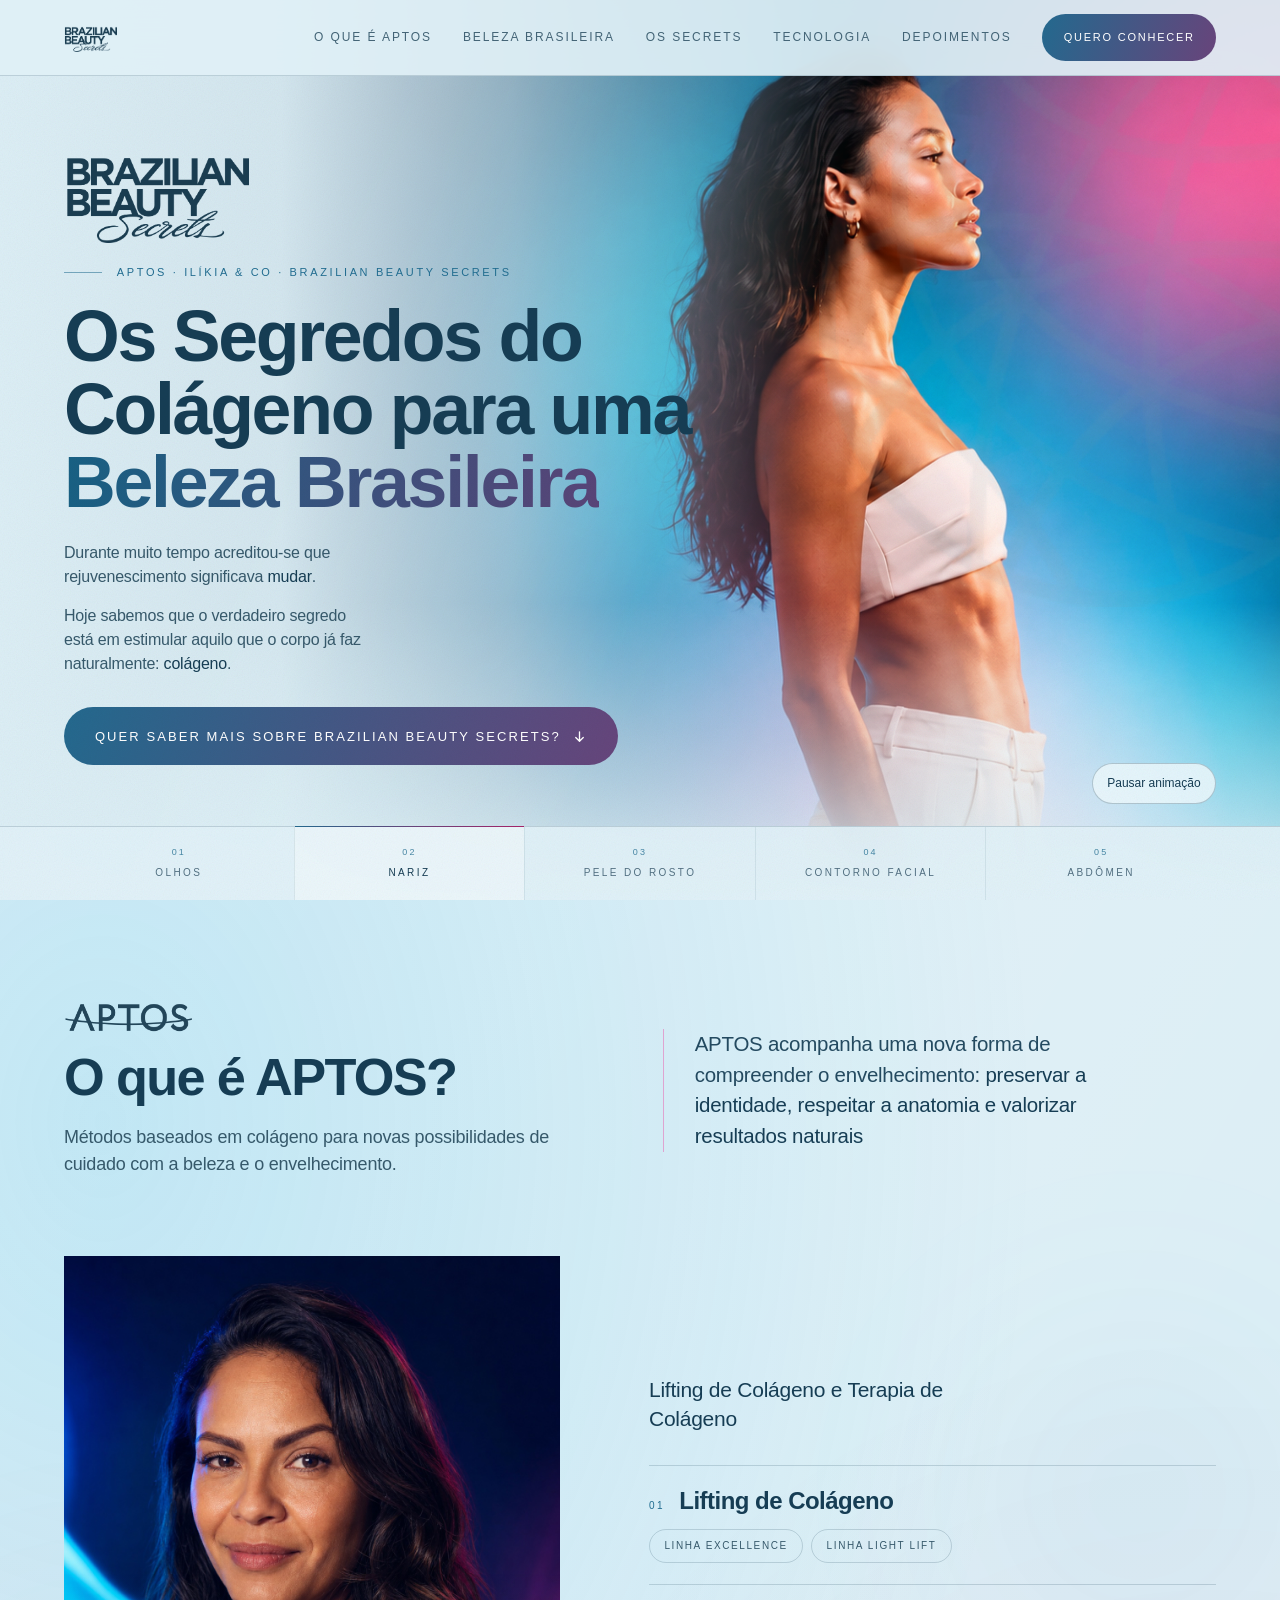
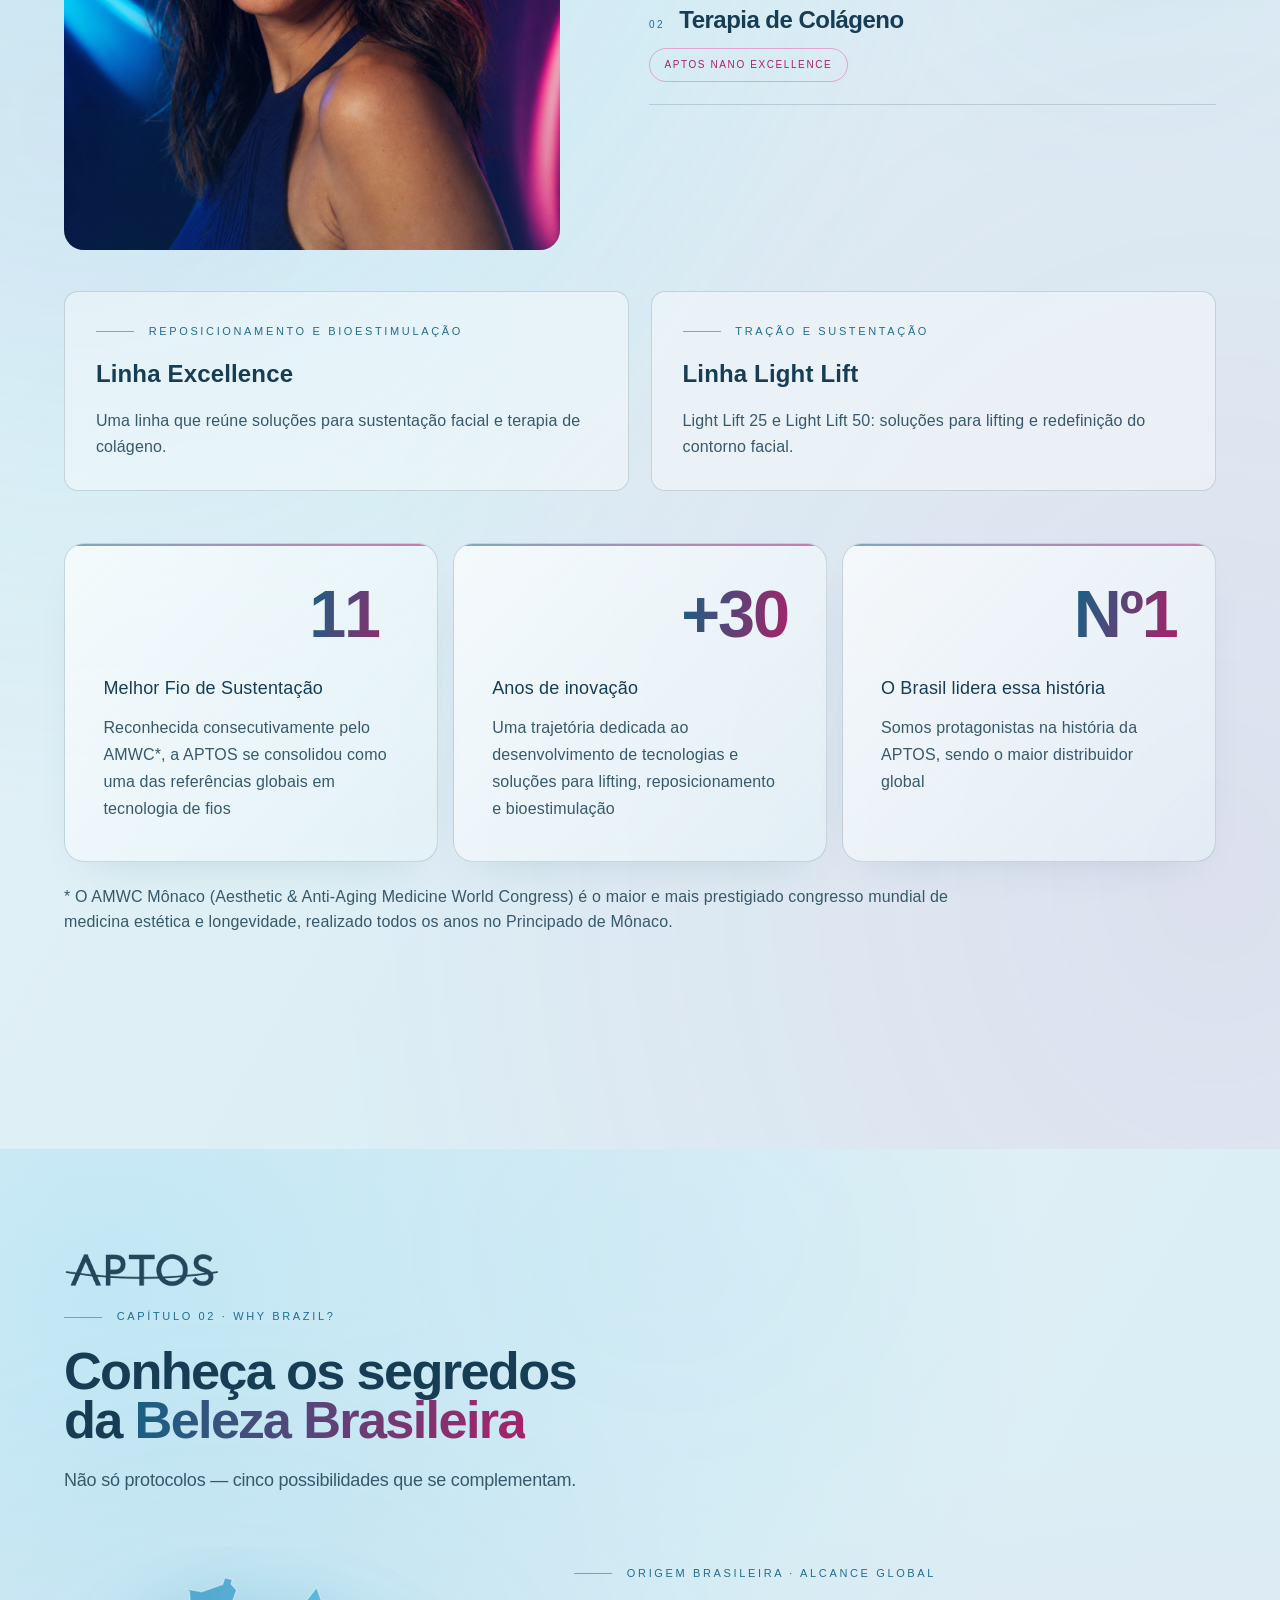
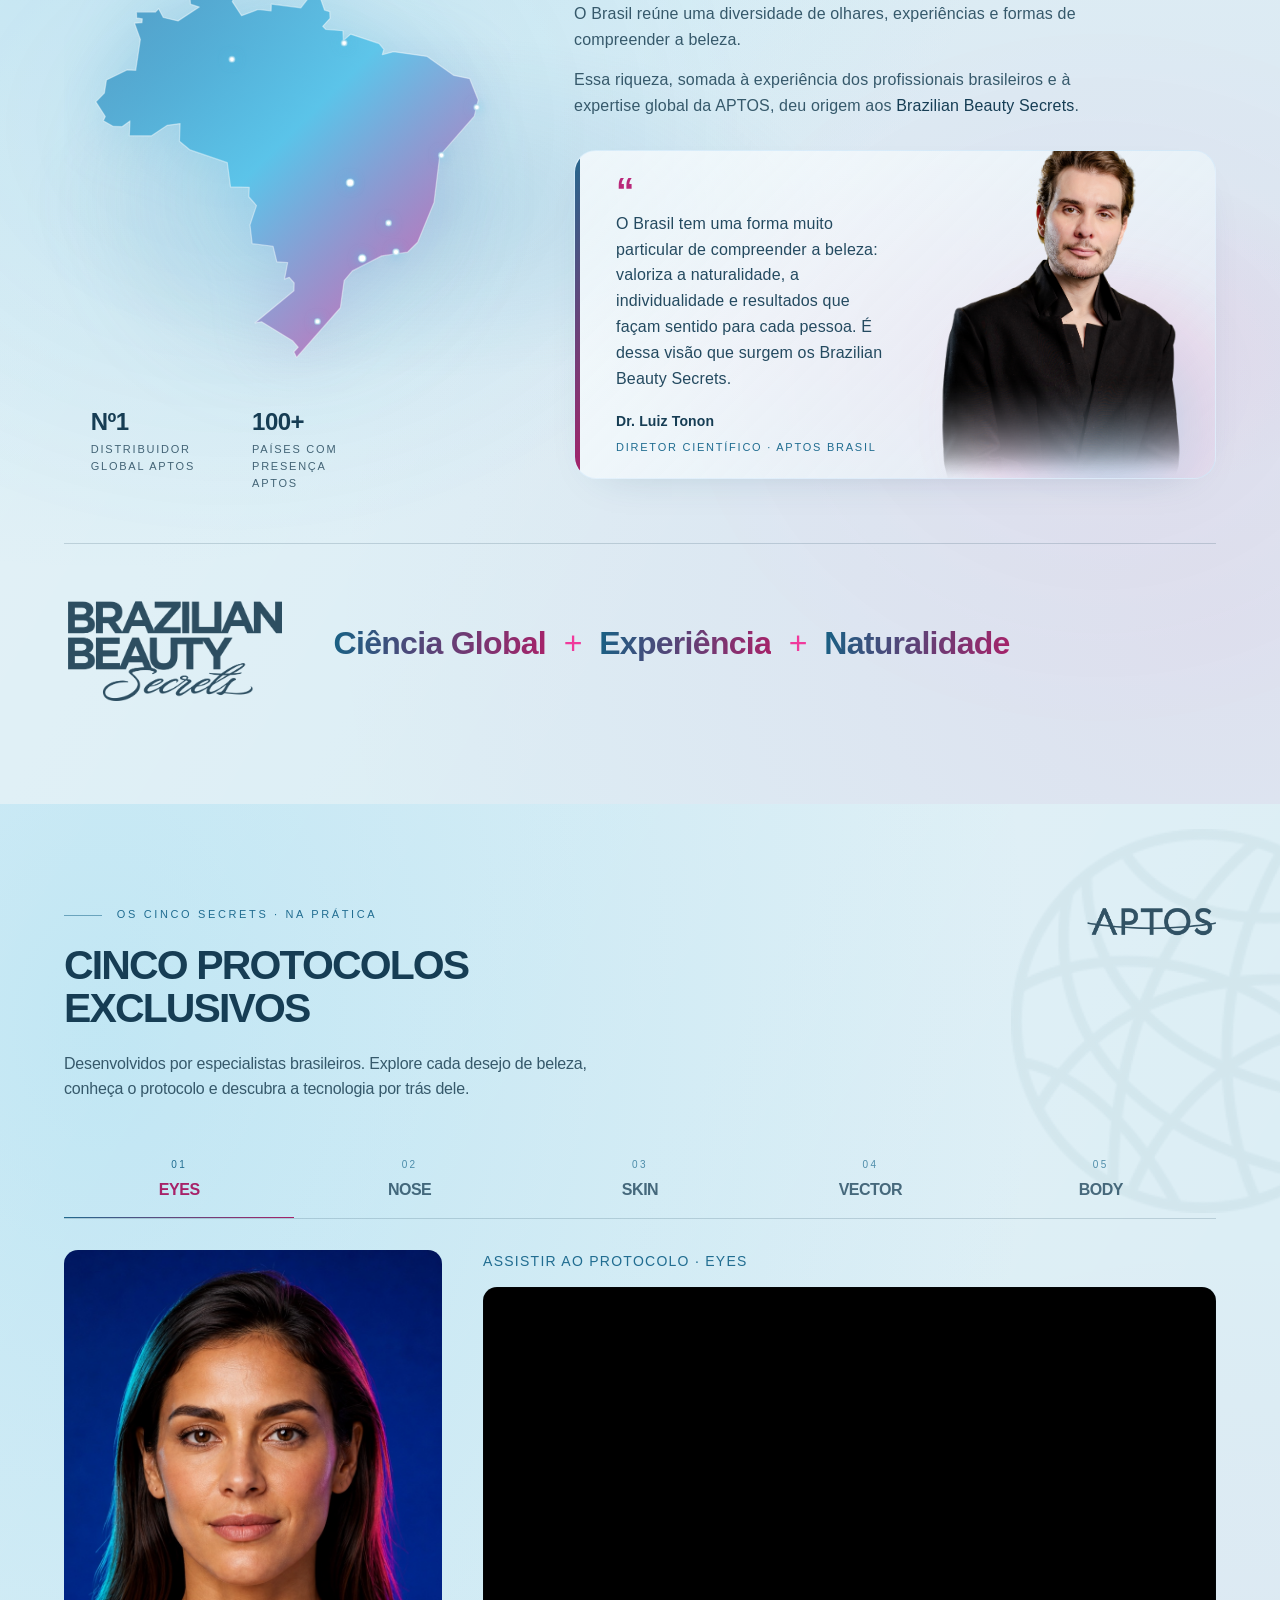
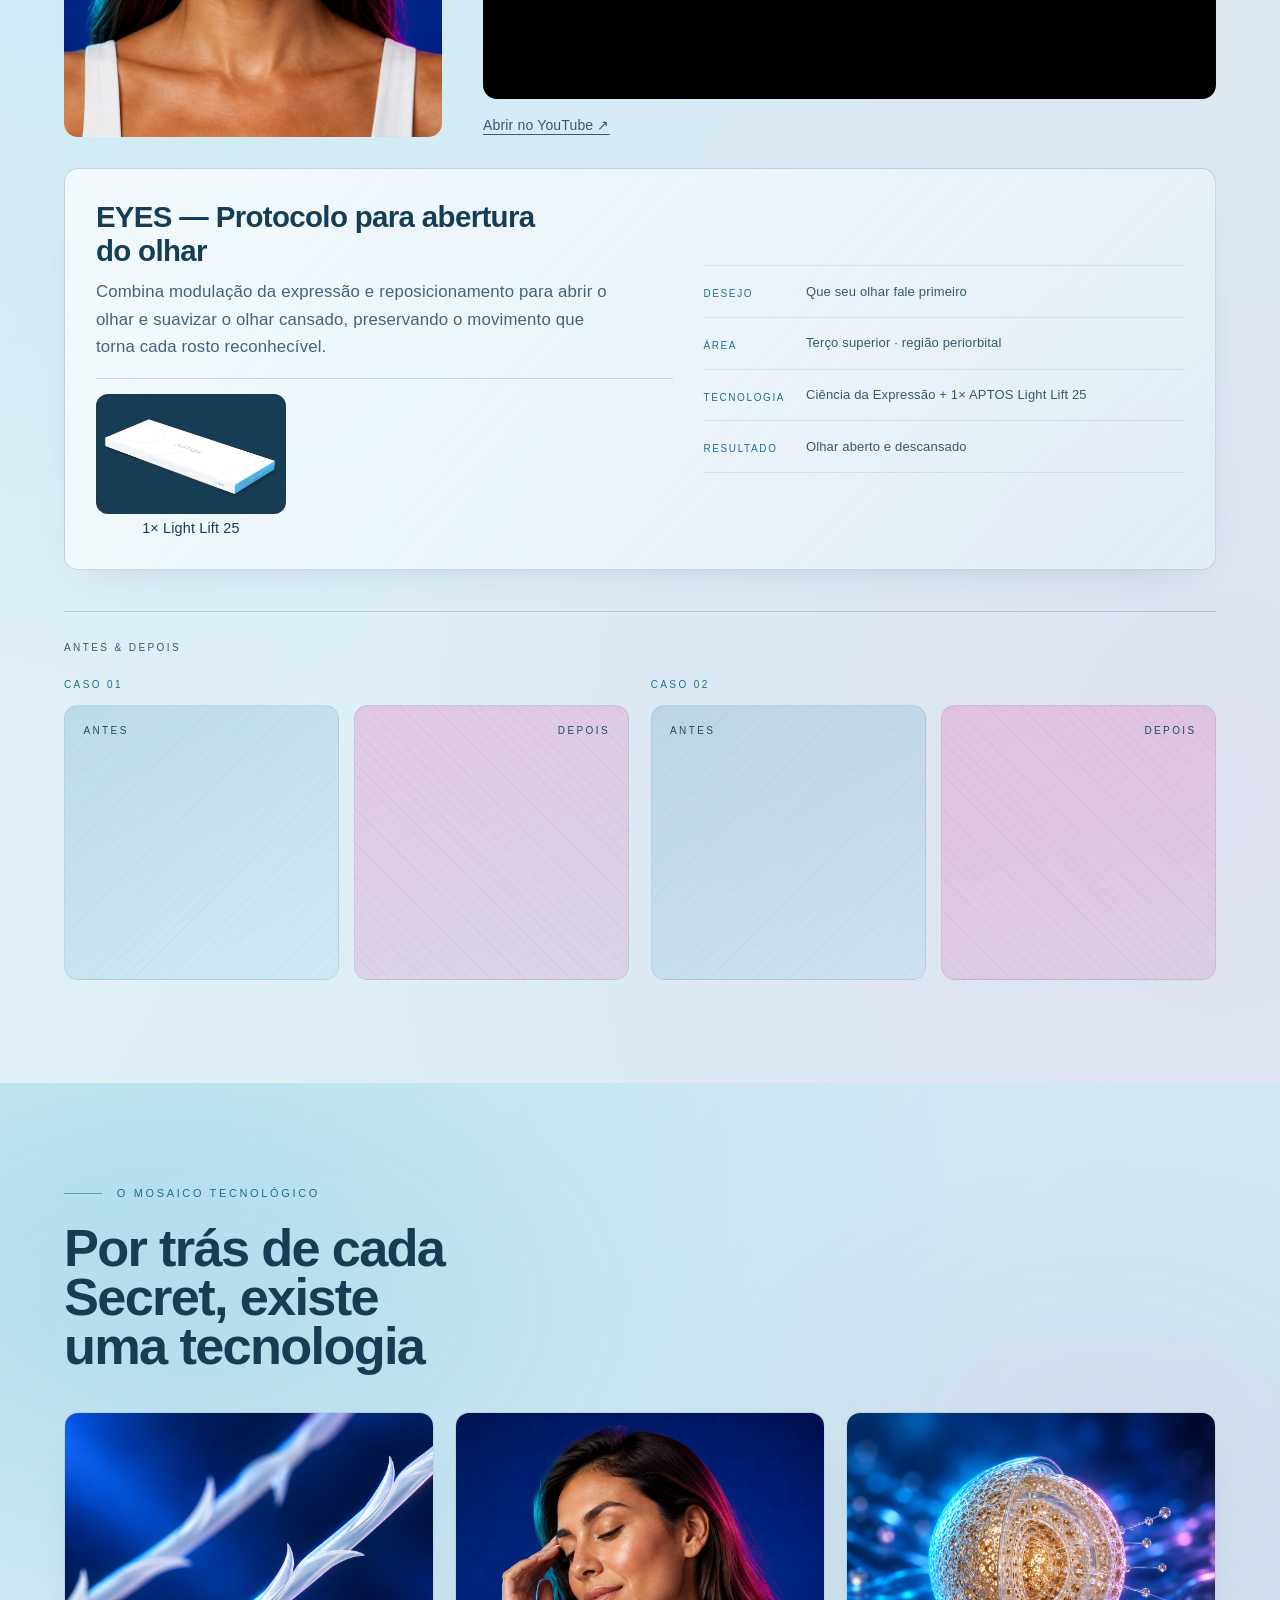
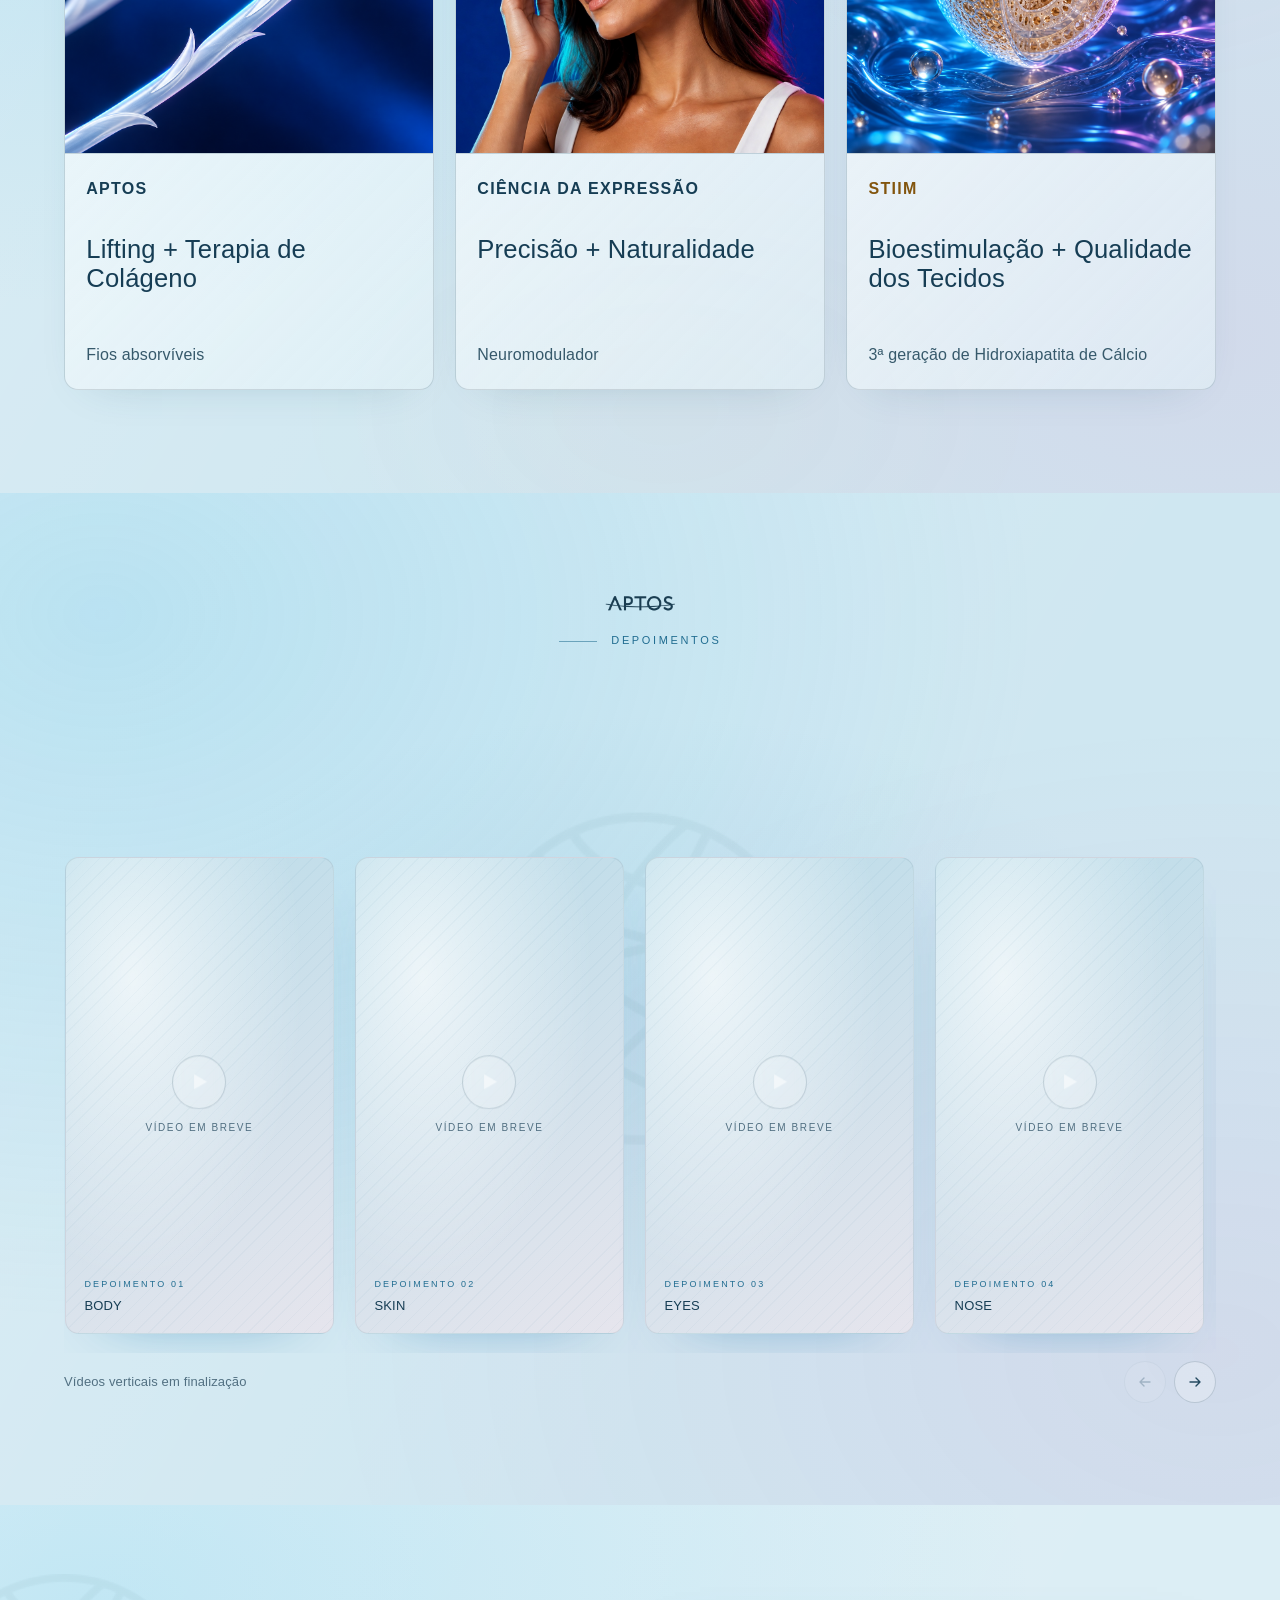
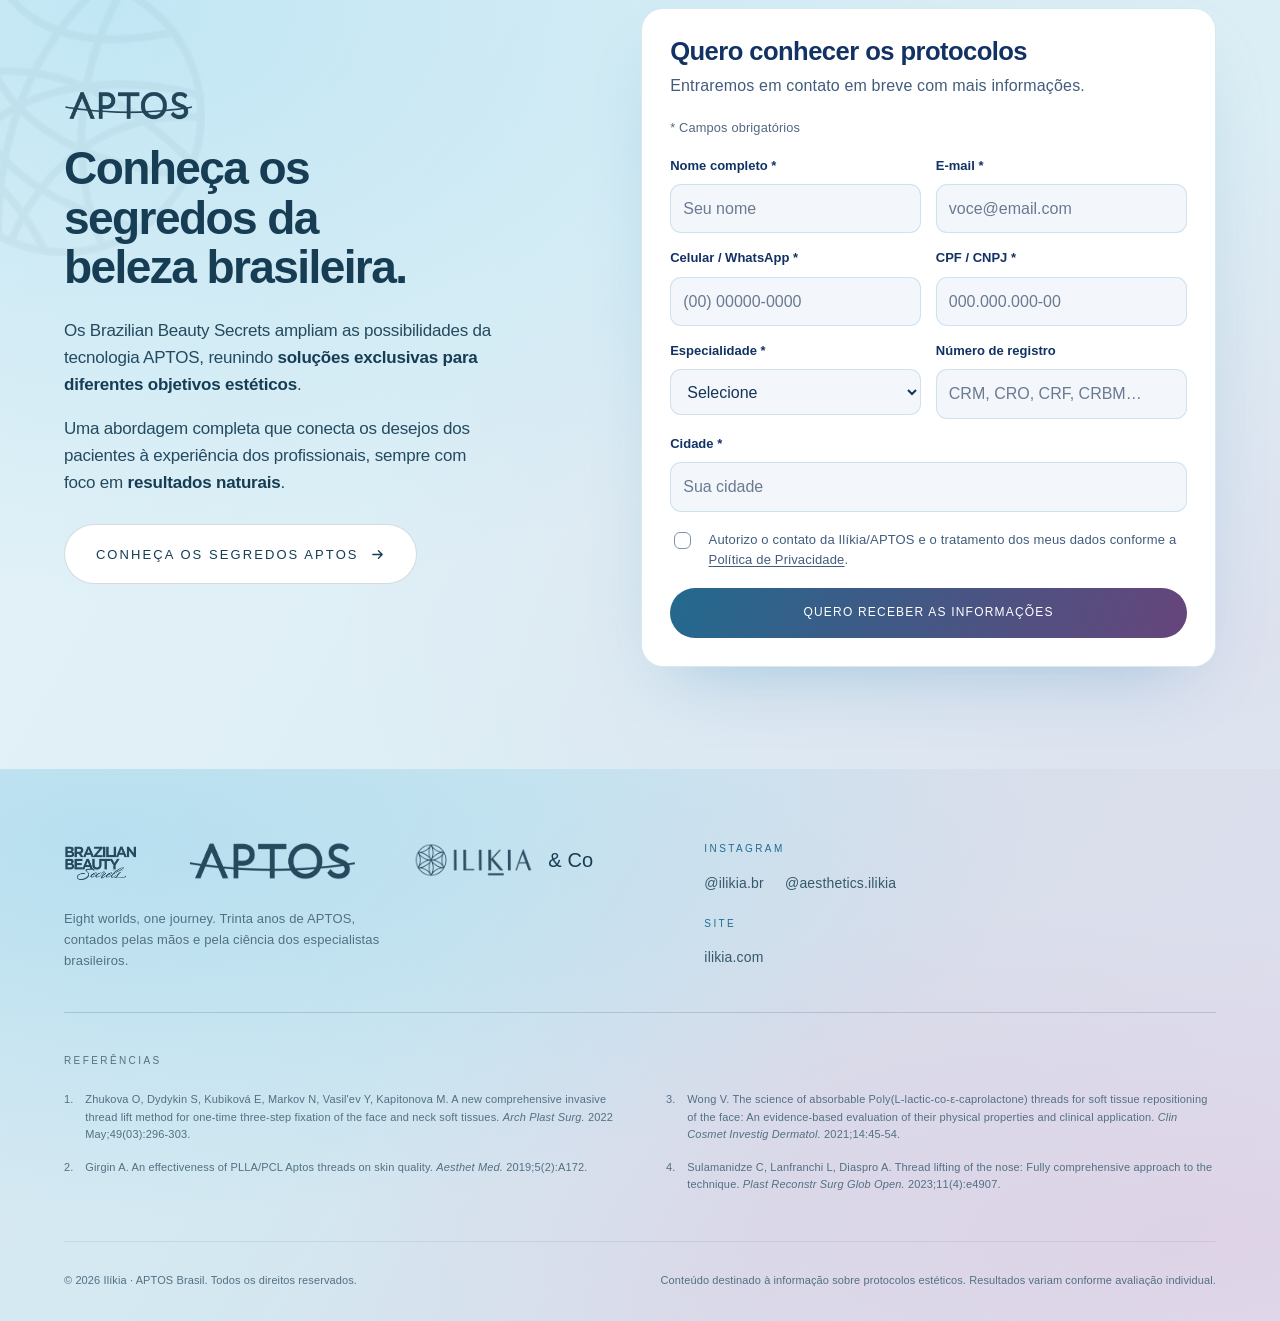
==== commit b7e3f4da: "Apply light blue campaign palette with subtle texture" ====
--- a/index.html
+++ b/index.html
@@ -5,7 +5,7 @@
 <meta name="viewport" content="width=device-width, initial-scale=1">
 <title>Brazilian Beauty Secrets — Os Segredos do Colágeno para uma Beleza Brasileira</title>
 <meta name="description" content="Cinco protocolos exclusivos desenvolvidos por especialistas brasileiros com a tecnologia APTOS. Ciência global, experiência clínica e naturalidade.">
-<meta name="theme-color" content="#04081A">
+<meta name="theme-color" content="#dceef5">
 <meta property="og:title" content="Brazilian Beauty Secrets">
 <meta property="og:description" content="Os Segredos do Colágeno para uma Beleza Brasileira. Cinco protocolos, cinco possibilidades, um mesmo princípio.">
 <meta property="og:image" content="media/hero-single-v2.png">
@@ -19,8 +19,8 @@
 <link rel="preload" href="media/hero-single-v2.png" as="image" fetchpriority="high">
 <link rel="preload" href="media/fonts/GothamBold.woff2" as="font" type="font/woff2" crossorigin>
 <link rel="preload" href="media/fonts/GothamBook.woff2" as="font" type="font/woff2" crossorigin>
-<link rel="stylesheet" href="css/lp.css?v=20260911-dark5">
-<link rel="stylesheet" href="css/kv.css?v=20260911-dark5">
+<link rel="stylesheet" href="css/lp.css?v=20260916-light1">
+<link rel="stylesheet" href="css/kv.css?v=20260916-light1">
 </head>
 <body>
 <div class="grain" aria-hidden="true"></div>
@@ -526,6 +526,6 @@
 </footer>
 </main>
 
-<script src="js/lp.js?v=20260911-dark5"></script>
+<script src="js/lp.js?v=20260916-light1"></script>
 </body>
 </html>
--- a/css/kv.css
+++ b/css/kv.css
@@ -1,5 +1,5 @@
-/* Base azul-escura recuperada; Gotham e fotografias do KV mantidas.
-   As cores, superfícies e proporções principais vêm de lp.css. */
+/* Refinamentos do KV: Gotham, fotografias e proporções aprovadas.
+   A base clara e seus contrastes são definidos ao final deste arquivo. */
 .hero__sub,.aptos .lead,.final__text p{font-weight:400}
 .panel__desc .protocol-product--aptos .protocol-product__art img[src*="lltmb"],
 .panel__desc .protocol-product--aptos .protocol-product__art img[src*="llnmb"]{width:120%;height:120%}
@@ -17,7 +17,7 @@
  .technology-card__copy{grid-template-rows:auto auto auto;min-height:220px}
 }
 
-/* Abertura integrada ao fundo escuro, com tipografia do KV. */
+/* Abertura integrada à seção, com tipografia do KV. */
 .explore__intro{max-width:76%}
 .explore__intro .eyebrow{min-height:0;margin-bottom:20px;color:var(--cyan-soft)}
 .explore__intro .display{font-size:clamp(1.8rem,3.2vw,3rem);line-height:1.06;letter-spacing:-.045em;text-transform:uppercase;color:var(--paper);max-width:22ch}
@@ -26,6 +26,55 @@
 .tab__t{font-weight:700;letter-spacing:-.03em}
 @media(max-width:760px){.explore__intro{max-width:100%}.explore__aptos{position:static;width:90px;margin-top:24px}.explore__intro .display{font-size:1.85rem}.explore__intro .eyebrow{font-size:.6rem}}
 
-/* Acentos amostrados dos PDFs de referência; fundos marinho preservados. */
+/* Acentos amostrados dos PDFs de referência. */
 :root{--blue:#3c8cbb;--cyan:#4fc1e9;--pink:#f03a9c;--grad-festival:linear-gradient(110deg,#3c8cbb,#b9287a);--grad-kv:linear-gradient(115deg,#3c8cbb,#4fc1e9 50%,#f03a9c);--grad-text:linear-gradient(96deg,#a9d9ea,#f6b3d5)}
 #gBrasil stop:first-child{stop-color:#3c8cbb}#gBrasil stop:nth-child(2){stop-color:#4fc1e9}#gBrasil stop:last-child{stop-color:#f03a9c}
+
+/* Base clara aprovada — azul luminoso, textura de papel e acentos do KV. */
+:root{
+ --ink:#dceef5;--ink-2:#cce6f1;--ink-3:#bedde9;--paper:#163d54;
+ --fg:#163d54;--fg-1:#244a60;--fg-2:#36596b;--fg-3:#436476;--fg-4:#527082;
+ --on-1:#244a60;--on-2:#36596b;--on-3:#436476;--on-4:#527082;
+ --cyan-soft:#216d91;--pink-soft:#a72269;
+ --line-1:rgba(22,61,84,.09);--line-2:rgba(22,61,84,.18);--line-3:rgba(22,61,84,.26);--line-4:rgba(22,61,84,.4);--line-on:rgba(22,61,84,.18);
+ --glass-1:rgba(255,255,255,.6);--glass-2:rgba(230,244,250,.85);--glass-3:rgba(230,244,250,.94);--glass-4:rgba(230,244,250,.98);
+ --surf-1:rgba(255,255,255,.25);--surf-2:rgba(255,255,255,.4);--surf-3:rgba(255,255,255,.6);
+ --sh-1:0 10px 22px rgba(29,93,121,.12);--sh-2:0 14px 34px -14px rgba(29,93,121,.22);
+ --grad-text:linear-gradient(100deg,#176184,#a72269);
+ --grad-festival:linear-gradient(110deg,#23698e,#a72269);
+}
+/* Grão fino e luz difusa: profundidade sem competir com as fotografias. */
+.grain{opacity:.18;mix-blend-mode:multiply}
+.hero,.aptos,.brasil,.explore,.tech,.depo,.final,.foot{
+ background-color:var(--ink);
+ background-image:radial-gradient(ellipse at 8% 12%,rgba(79,193,233,.23),transparent 56%),radial-gradient(ellipse at 95% 85%,rgba(240,58,156,.075),transparent 52%),linear-gradient(120deg,rgba(255,255,255,.26),transparent 65%);
+}
+.tech,.depo{background-color:#cfe7f1}
+.nav{background:rgba(224,240,247,.92);backdrop-filter:blur(22px);border-bottom:1px solid var(--line-2)}
+.nav__link:hover,.link-inline:hover,.chip:hover,.foot__links a:hover{color:#a72269}
+img[src*="wordmark.svg"],.foot__logos .foot__ilikia{filter:brightness(0) saturate(100%) invert(20%) sepia(22%) saturate(1286%) hue-rotate(158deg) brightness(94%) contrast(94%)}
+.hero__orb,.explore__orb,.depo__orb,.final__orb{filter:brightness(.5) sepia(1) hue-rotate(145deg);opacity:.09}
+.mural::after{background:linear-gradient(90deg,#dceef5 0%,rgba(220,238,245,.96) 22%,rgba(220,238,245,.66) 40%,transparent 65%),linear-gradient(0deg,#dceef5 0%,transparent 33%)}
+.hero__sub strong,.aptos__note strong,.aptos__note .aptos__manifesto strong,.aptos__methods-title,.mapa__facts b,.brasil-story__copy strong,.final__text strong,.tonon__cite,.proof__title{color:var(--paper)}
+.areas{background:rgba(225,241,248,.92);border-top:1px solid var(--line-2)}
+.areas__item.is-lit{color:#163d54;background:rgba(255,255,255,.32)}
+.hero__motion{background:rgba(235,247,252,.88);color:#163d54}
+.aptos::before,.aptos::after,.brasil::before,.tech::before,.final::before,.final::after{opacity:.24}
+.final::before,.final::after{background:none}
+.pillars__media::after{background:linear-gradient(0deg,rgba(37,110,144,.17),transparent 45%)}
+.proof__cell,.tonon,.panel__aside,.technology-card{background:linear-gradient(135deg,rgba(255,255,255,.7),rgba(231,245,250,.52));box-shadow:0 16px 44px -30px rgba(26,82,109,.28)}
+.proof__desc{color:var(--fg-2)}
+.btn--light{background:#fff;color:#163d54;border:1px solid var(--line-2)}
+.secret-tab:hover,.secret-tab.is-active{color:#163d54;background:rgba(255,255,255,.4)}
+.tab{opacity:.75}.tab[aria-selected="true"]{color:#a72269;opacity:1}
+.panel__desc .protocol-product__art{background:#173d54;border-radius:12px}
+.technology-card__copy{border-top:1px solid var(--line-2)}
+.technology-card .mo__brand--amber{color:#82550e}
+.reel{background:radial-gradient(ellipse at 25% 25%,rgba(255,255,255,.7),transparent 60%),linear-gradient(150deg,#b9dce9,#e6e5ed)}
+.reel__hatch{background:repeating-linear-gradient(-45deg,rgba(31,104,140,.035) 0 1px,transparent 1px 10px)}
+.foot::before{opacity:.08}
+:focus-visible{outline:2px solid #a72269;outline-offset:4px}
+@media(max-width:600px){
+ .mural::after{background:linear-gradient(0deg,#dceef5 30%,rgba(220,238,245,.82) 48%,transparent 78%)}
+ .hero__text{max-width:100%}.hero__motion{background:#e8f4f9}
+}
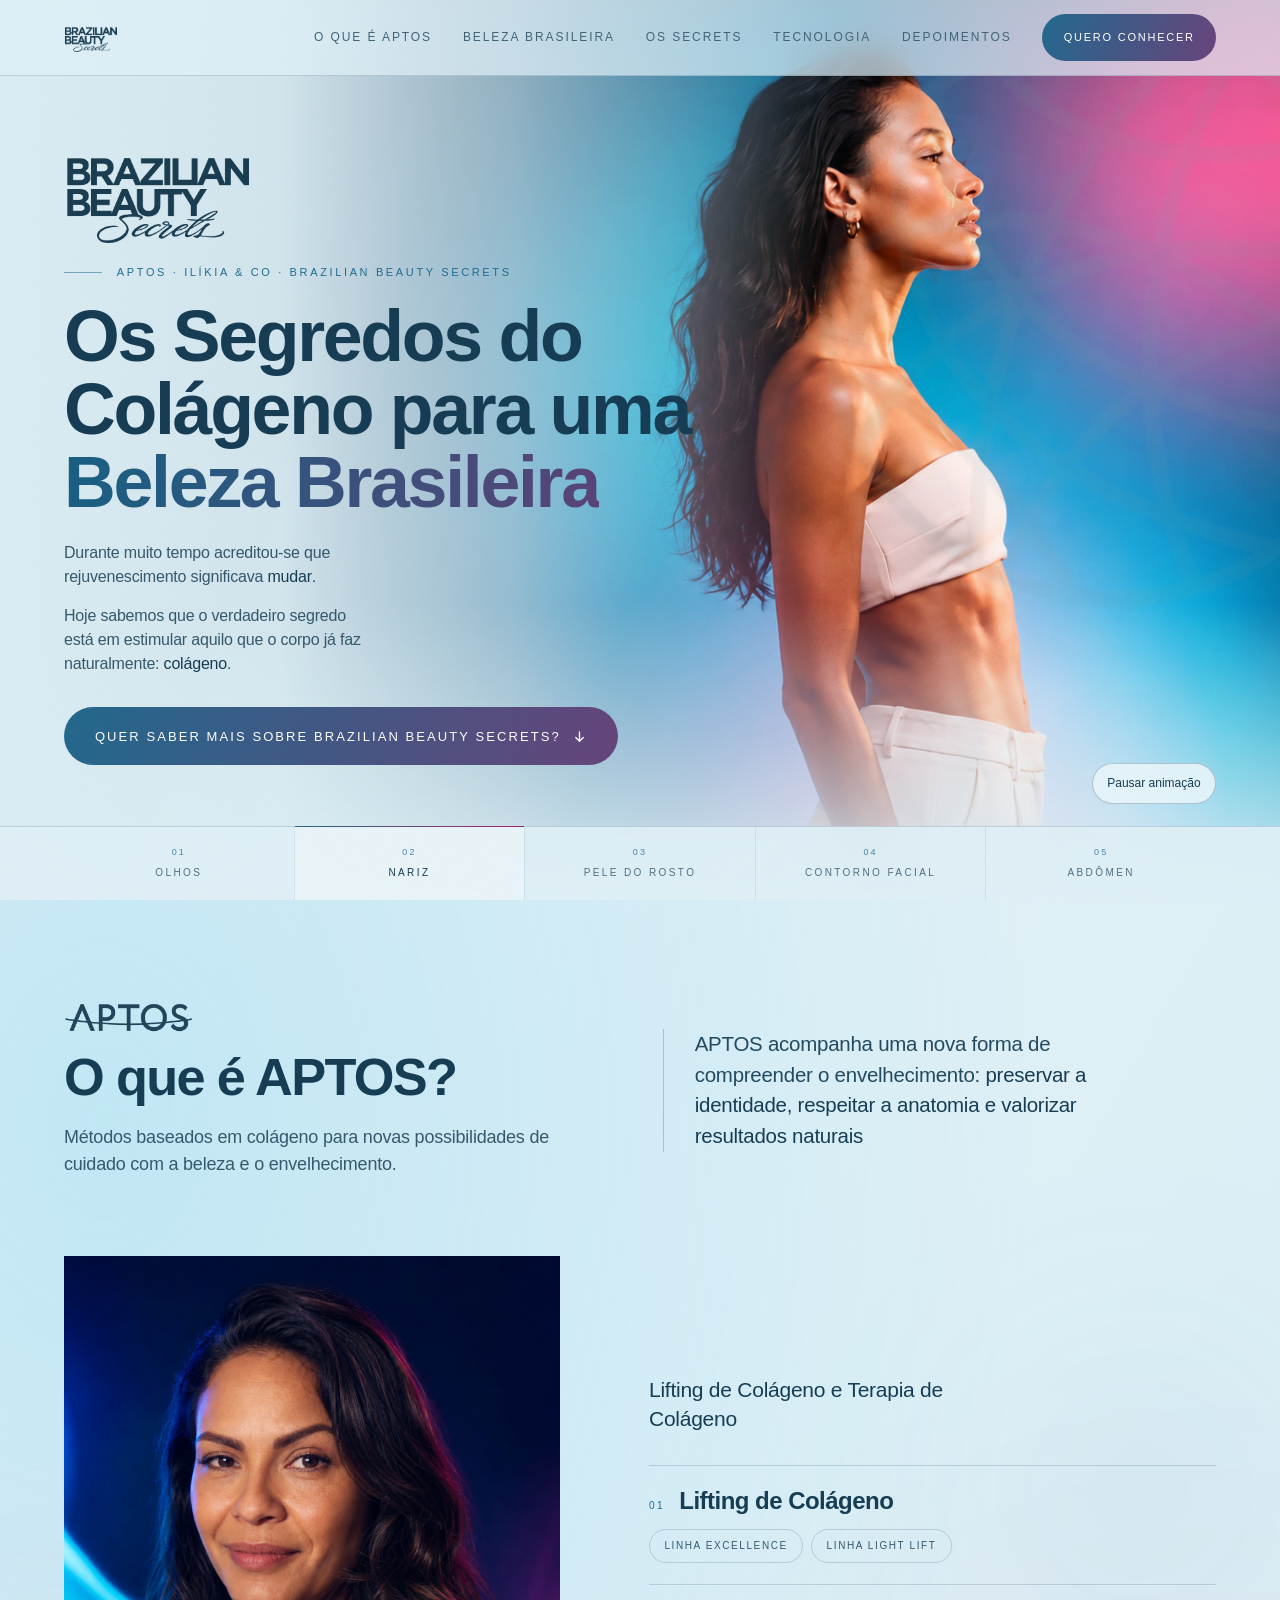
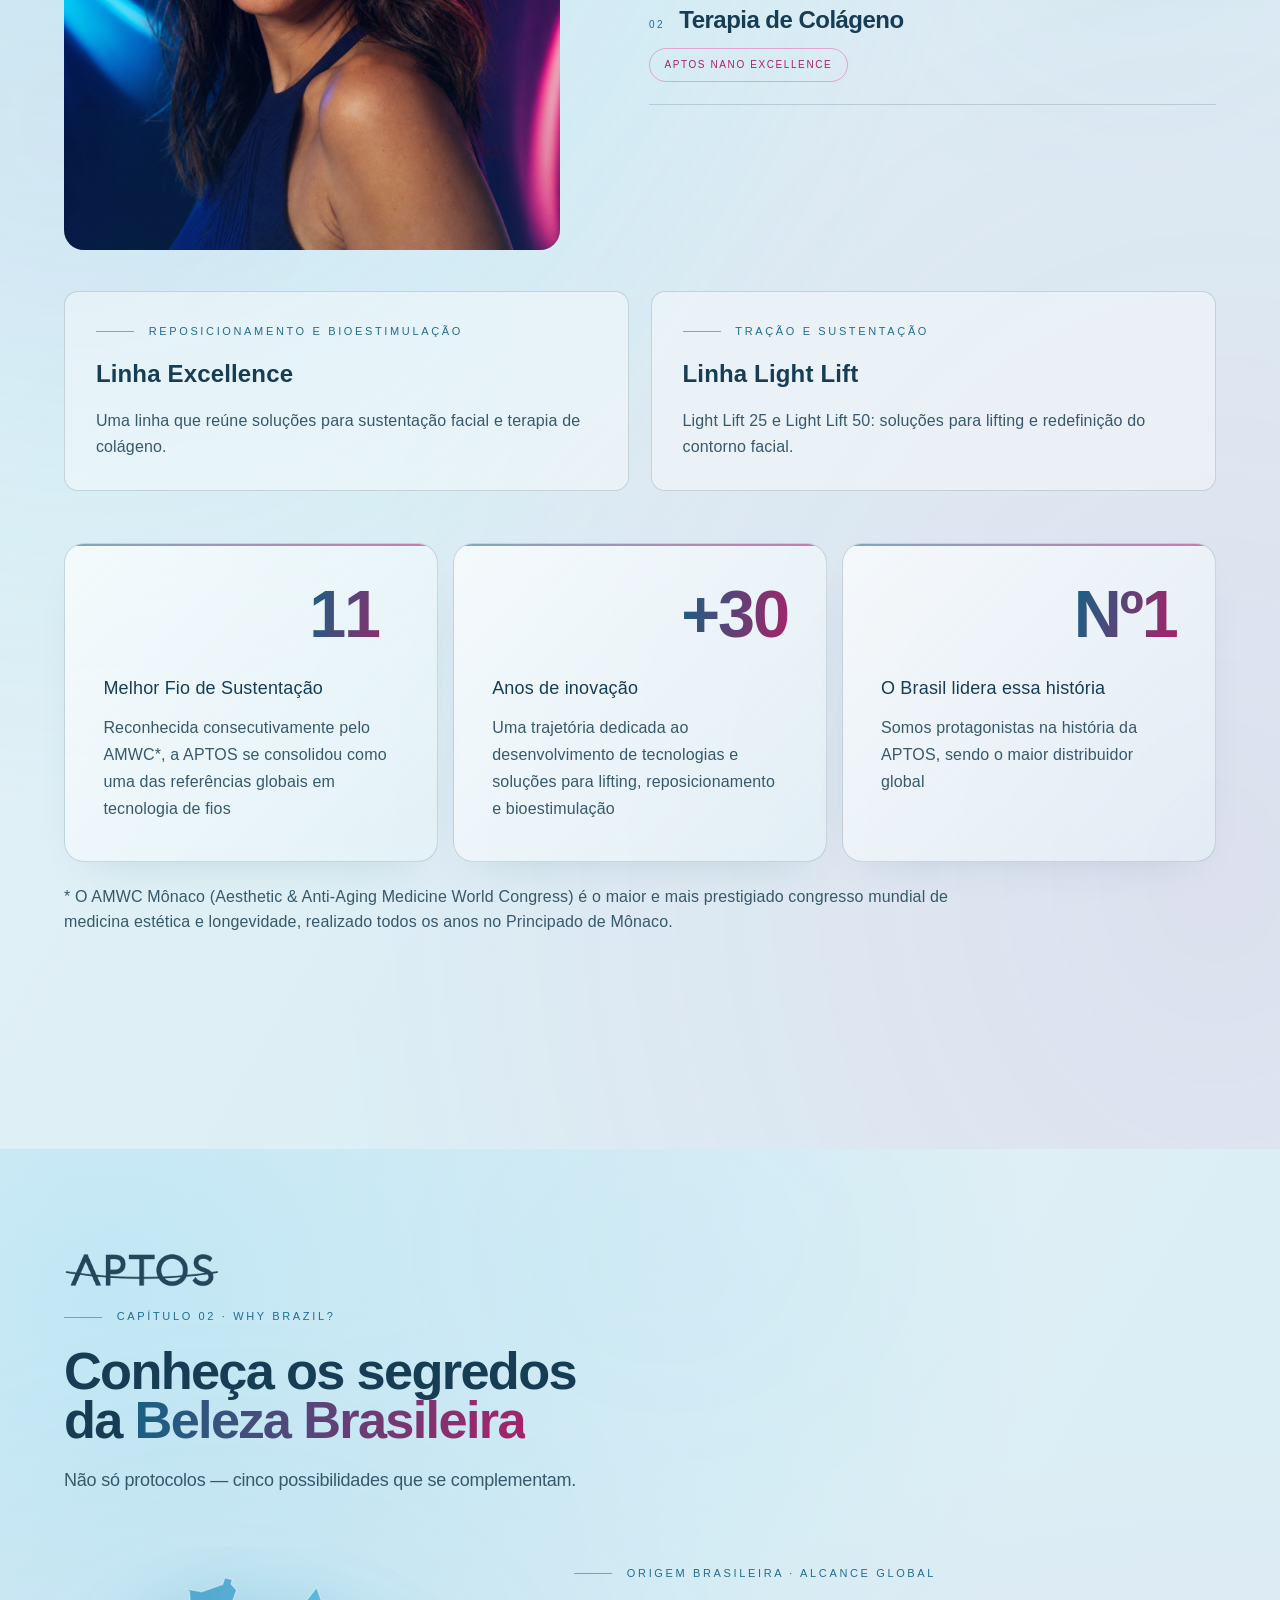
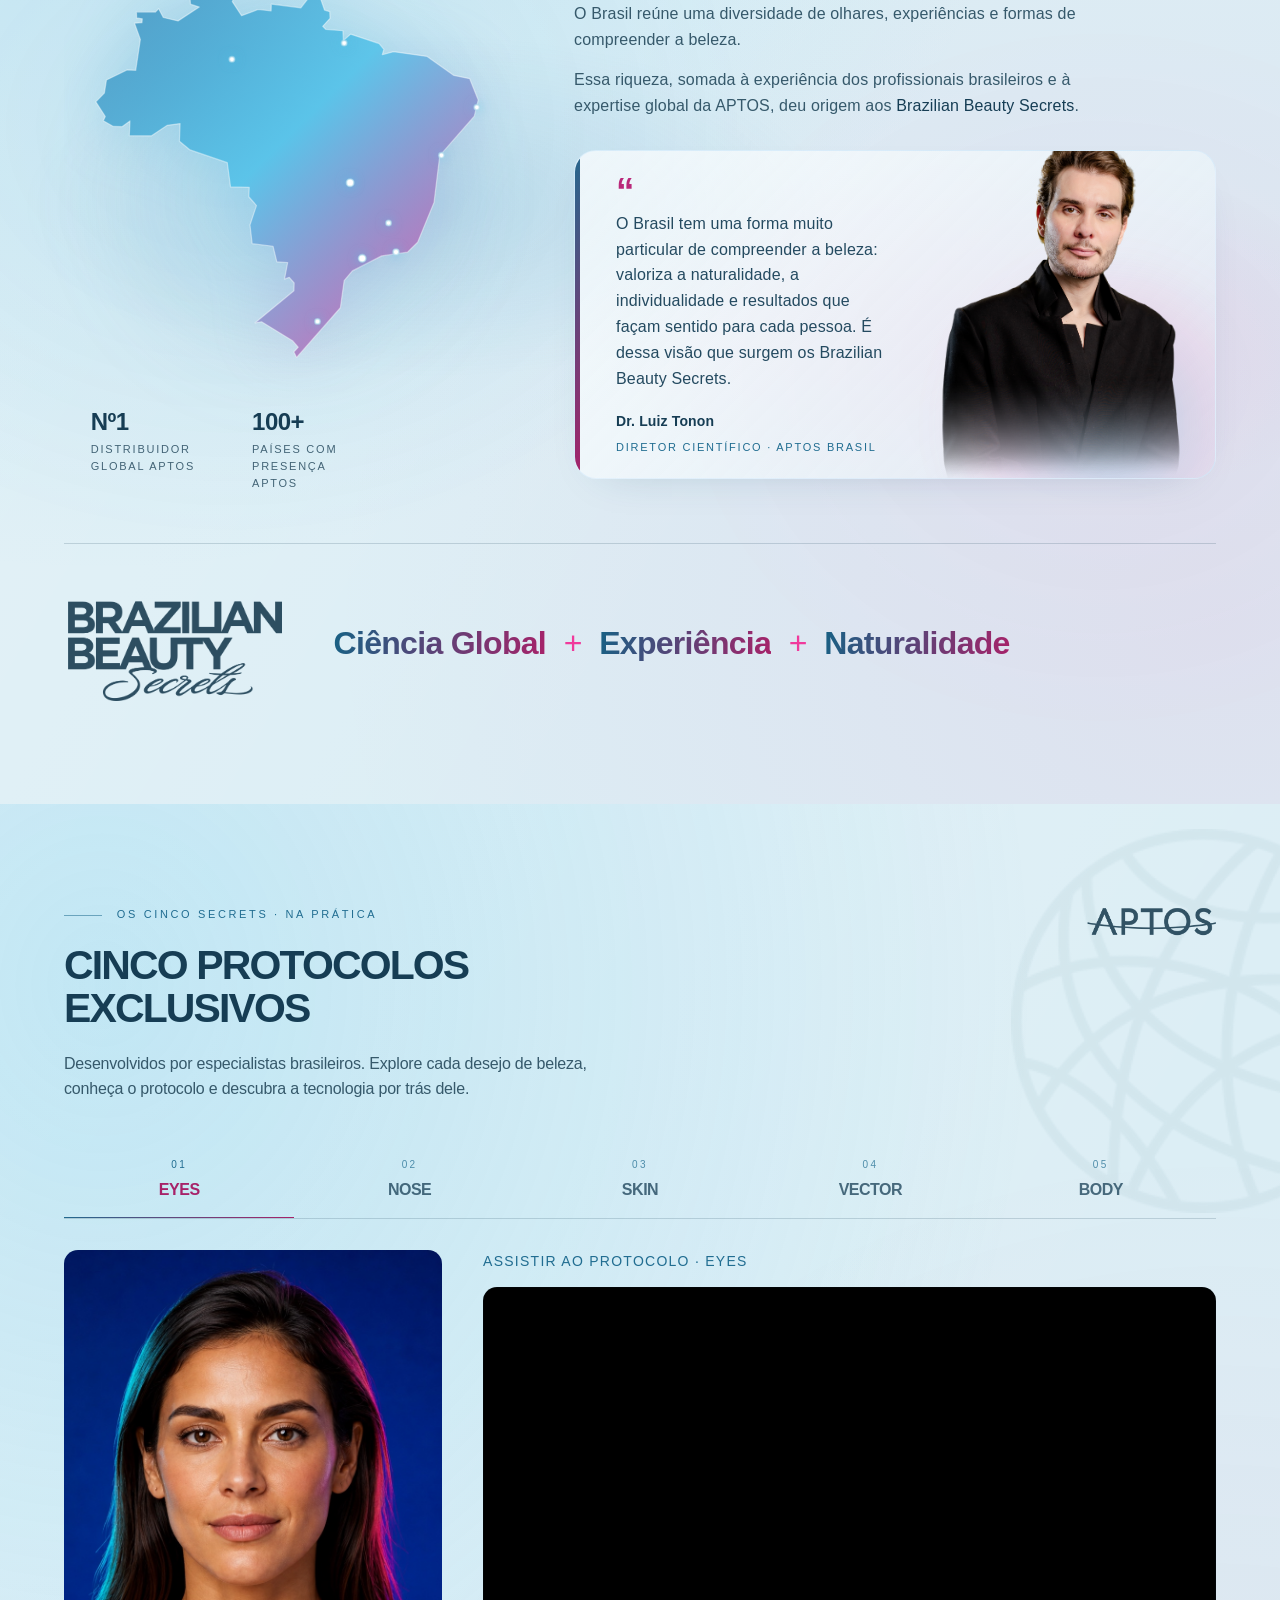
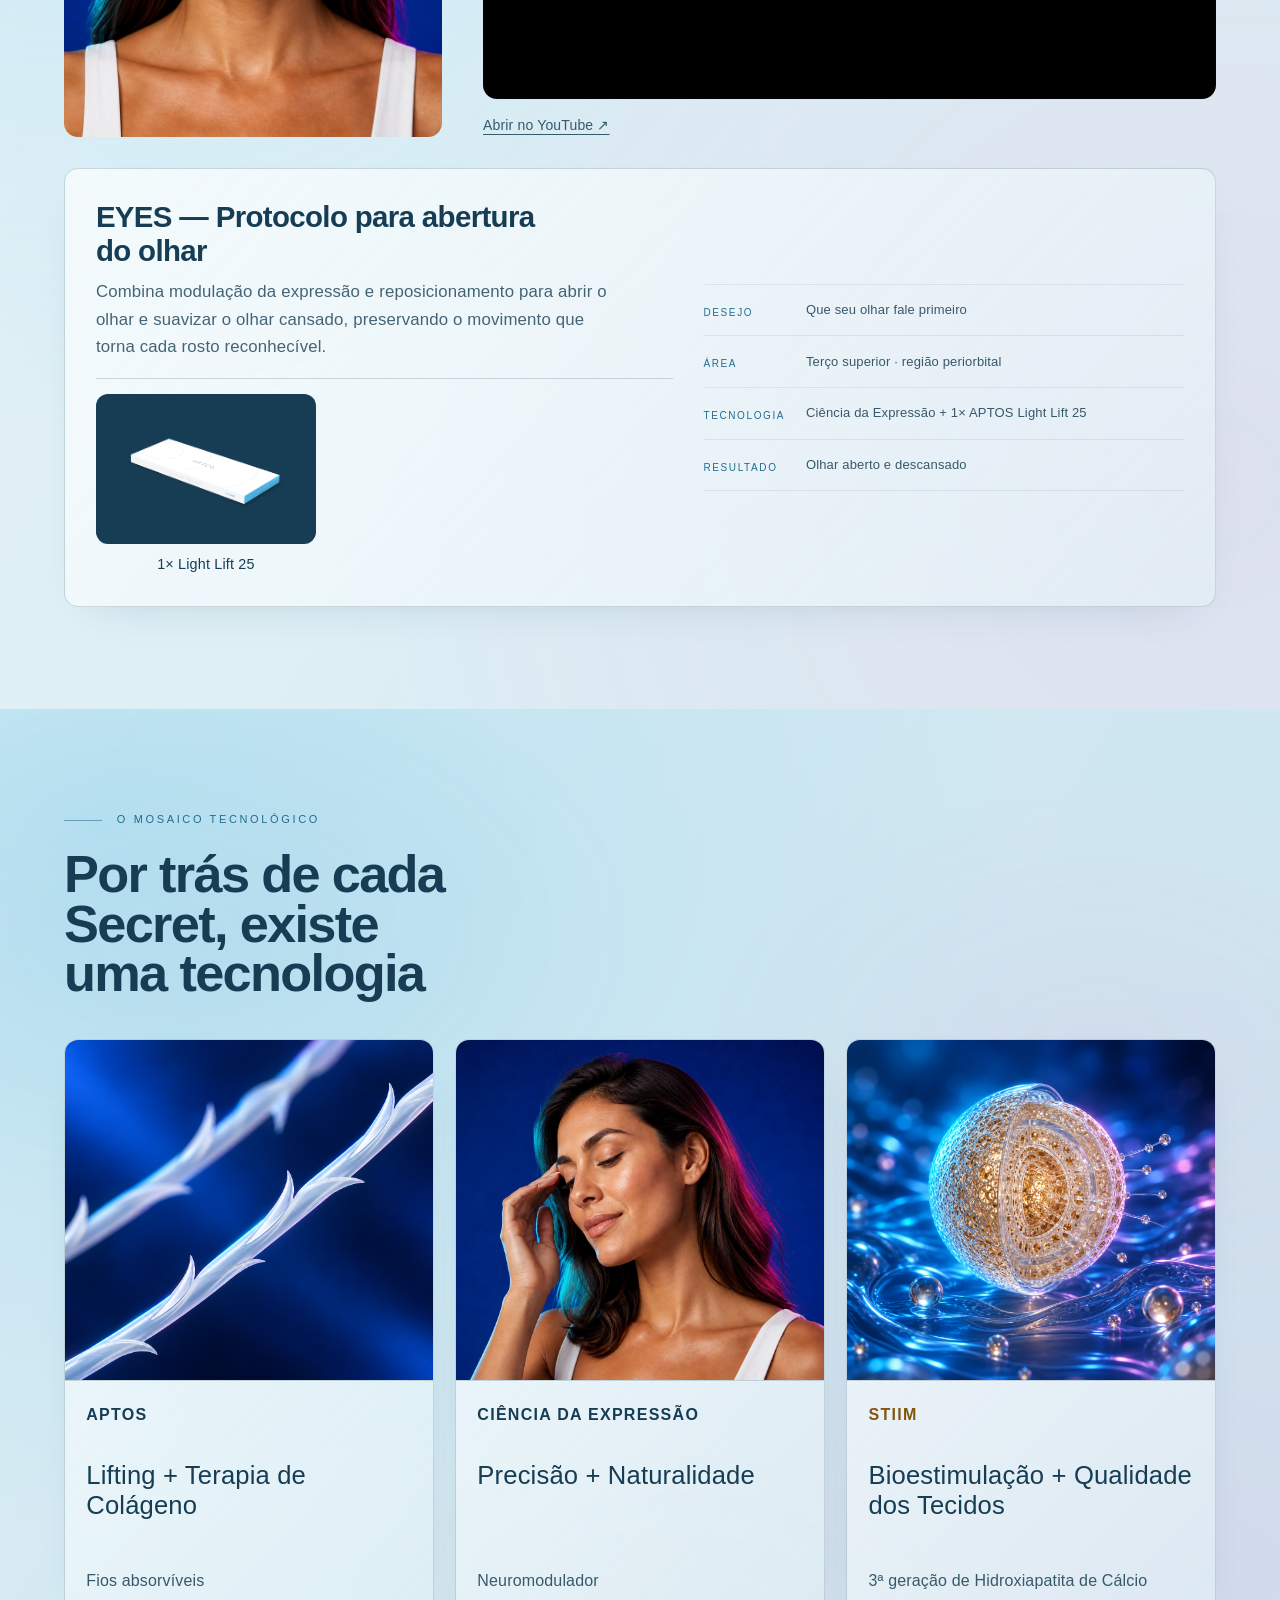
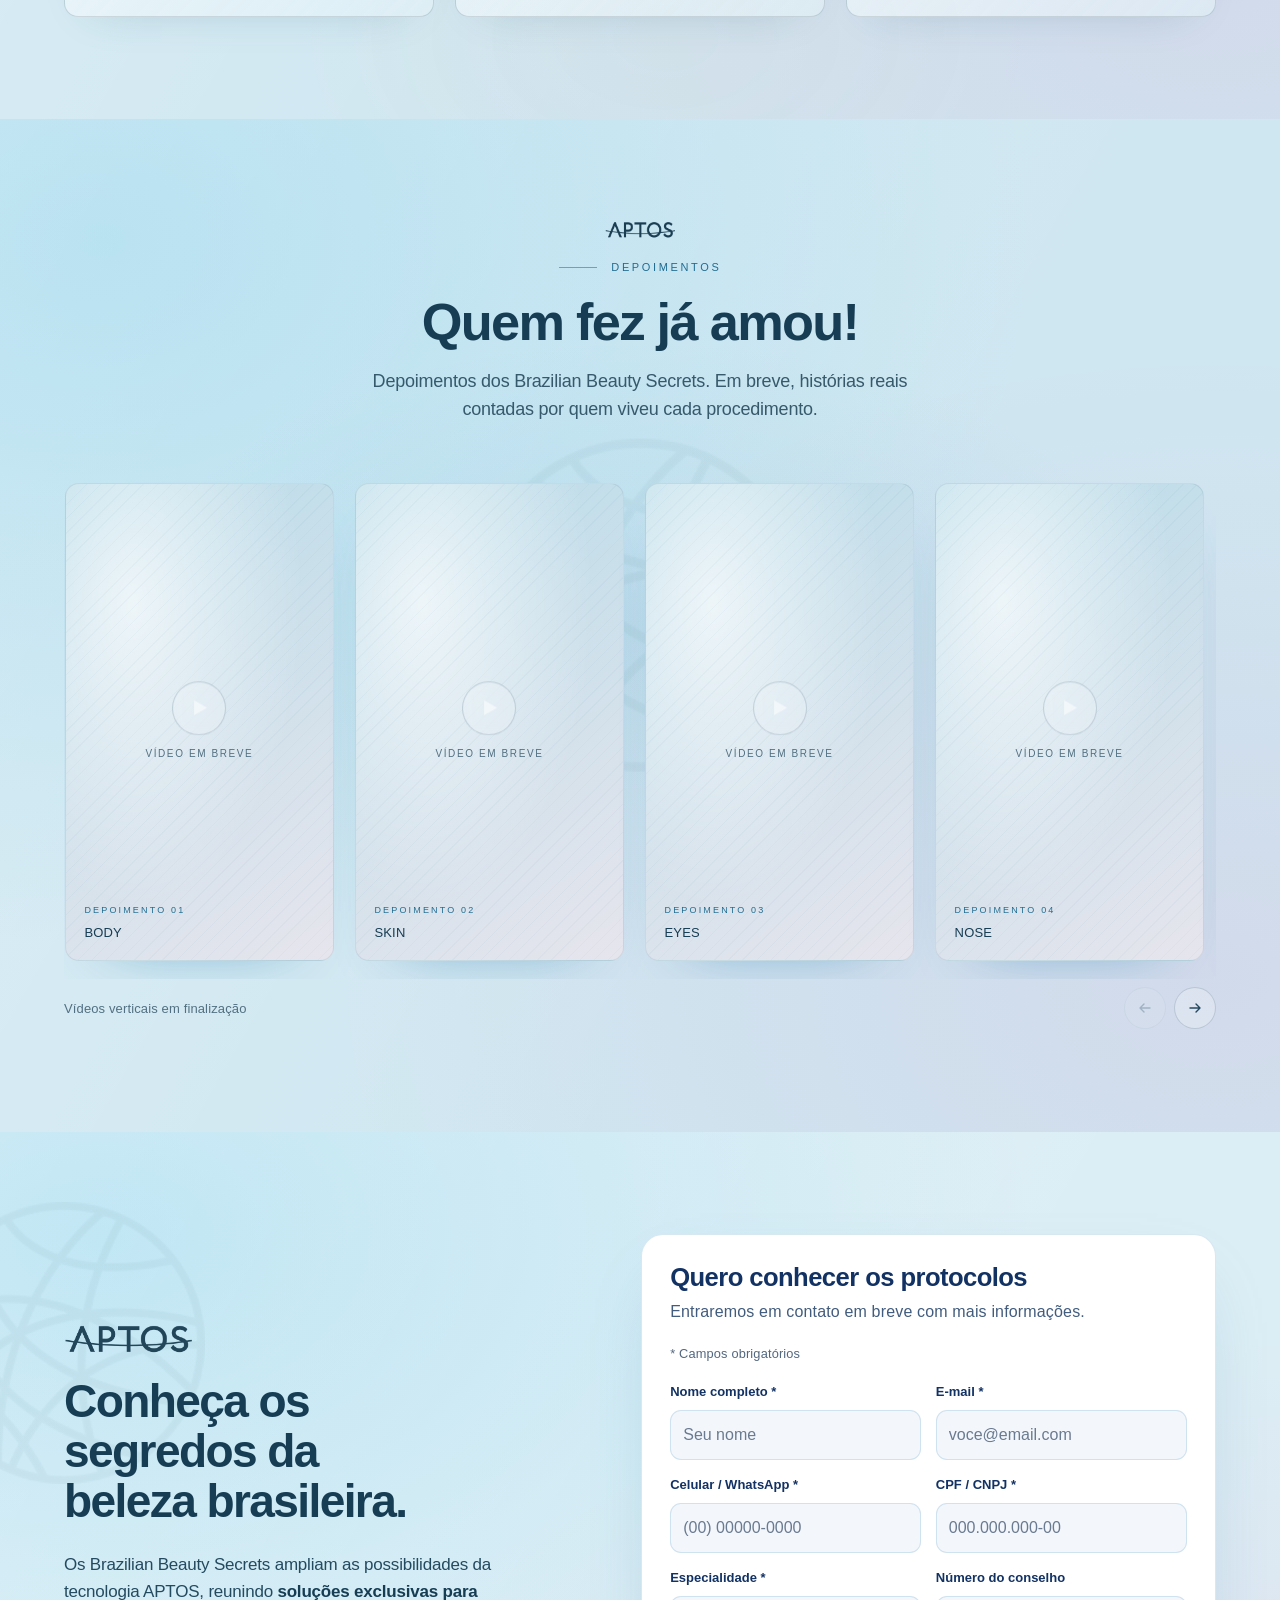
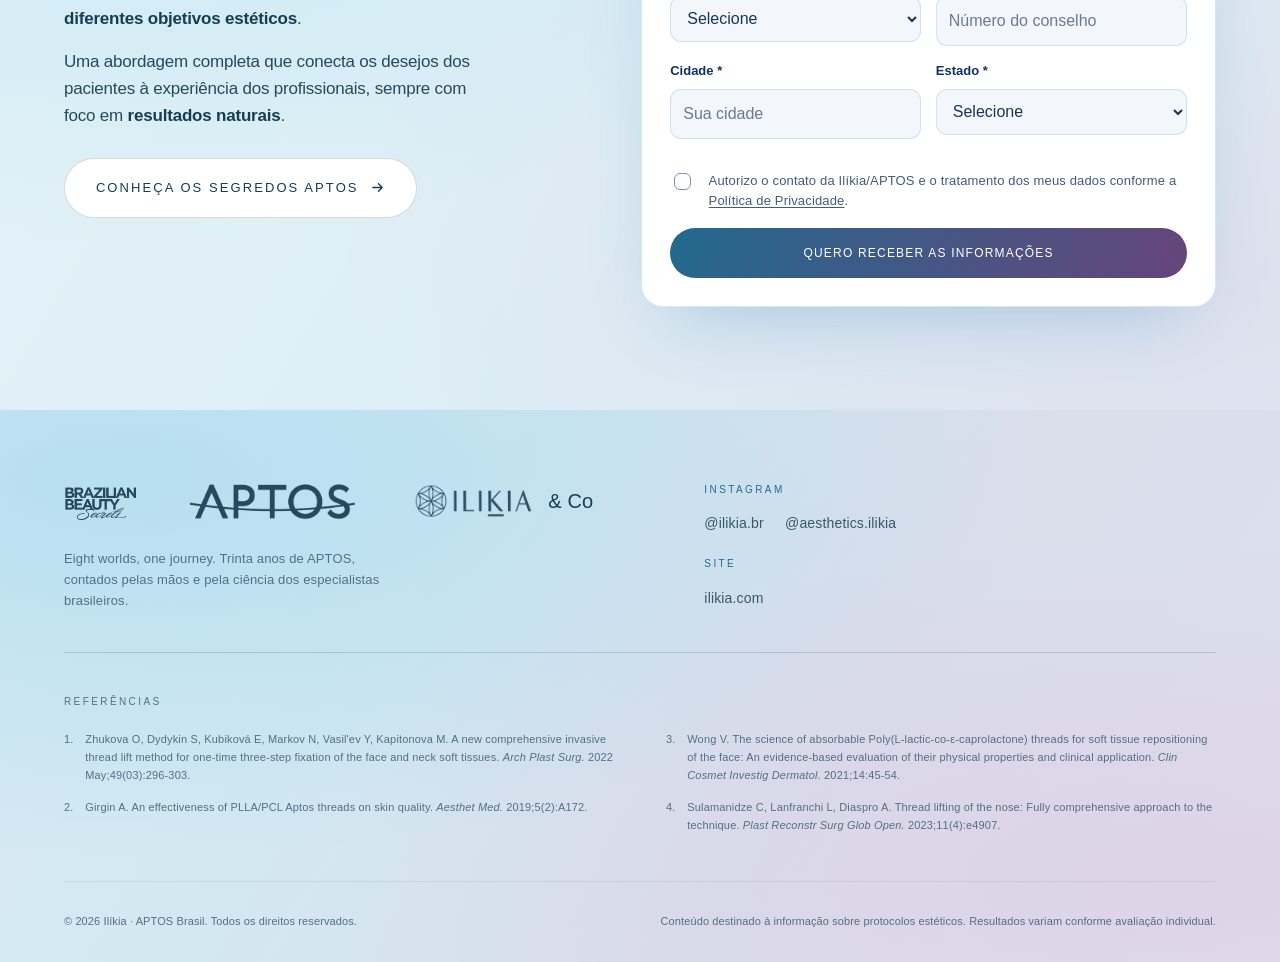
==== commit 68f0ef66: "Integrate protocol results and fix packaging and lead form" ====
--- a/index.html
+++ b/index.html
@@ -19,8 +19,8 @@
 <link rel="preload" href="media/hero-single-v2.png" as="image" fetchpriority="high">
 <link rel="preload" href="media/fonts/GothamBold.woff2" as="font" type="font/woff2" crossorigin>
 <link rel="preload" href="media/fonts/GothamBook.woff2" as="font" type="font/woff2" crossorigin>
-<link rel="stylesheet" href="css/lp.css?v=20260916-light1">
-<link rel="stylesheet" href="css/kv.css?v=20260916-light1">
+<link rel="stylesheet" href="css/lp.css?v=20260917-integrated3">
+<link rel="stylesheet" href="css/kv.css?v=20260917-integrated3">
 </head>
 <body>
 <div class="grain" aria-hidden="true"></div>
@@ -462,7 +462,23 @@
                 <option>Estudante - Especialidades</option>
                 <option>Paciente</option>
                 <option>Outro</option>
-              </select><span class="field__err" id="err-f-espec" role="alert">Selecione sua especialidade ou perfil.</span></div><div class="field"><label for="f-registro">Número de registro</label><input id="f-registro" name="cf_numero_registro" type="text"  placeholder="CRM, CRO, CRF, CRBM…" autocomplete="" aria-describedby="err-f-registro"><span class="field__err" id="err-f-registro" role="alert">Confira o campo número de registro.</span></div></div><div class="field"><label for="f-cidade">Cidade *</label><input id="f-cidade" name="city" type="text" required placeholder="Sua cidade" autocomplete="address-level2" aria-describedby="err-f-cidade"><span class="field__err" id="err-f-cidade" role="alert">Confira o campo cidade.</span></div>
+              </select><span class="field__err" id="err-f-espec" role="alert">Selecione sua especialidade ou perfil.</span></div><div class="field"><label for="f-registro">Número do conselho</label><input id="f-registro" name="cf_numero_do_conselho_regional" type="text"  placeholder="Número do conselho" autocomplete="" aria-describedby="err-f-registro"><span class="field__err" id="err-f-registro" role="alert">Confira o número do conselho.</span></div></div><div class="form__row"><div class="field"><label for="f-cidade">Cidade *</label><input id="f-cidade" name="city" type="text" required placeholder="Sua cidade" autocomplete="address-level2" aria-describedby="err-f-cidade"><span class="field__err" id="err-f-cidade" role="alert">Confira o campo cidade.</span></div><div class="field"><label for="f-estado">Estado *</label><select id="f-estado" name="state" required autocomplete="address-level1" aria-describedby="err-f-estado">
+                <option value="">Selecione</option>
+                <option value="AC">Acre</option><option value="AL">Alagoas</option>
+                <option value="AP">Amapá</option><option value="AM">Amazonas</option>
+                <option value="BA">Bahia</option><option value="CE">Ceará</option>
+                <option value="DF">Distrito Federal</option><option value="ES">Espírito Santo</option>
+                <option value="GO">Goiás</option><option value="MA">Maranhão</option>
+                <option value="MT">Mato Grosso</option><option value="MS">Mato Grosso do Sul</option>
+                <option value="MG">Minas Gerais</option><option value="PA">Pará</option>
+                <option value="PB">Paraíba</option><option value="PR">Paraná</option>
+                <option value="PE">Pernambuco</option><option value="PI">Piauí</option>
+                <option value="RJ">Rio de Janeiro</option><option value="RN">Rio Grande do Norte</option>
+                <option value="RS">Rio Grande do Sul</option><option value="RO">Rondônia</option>
+                <option value="RR">Roraima</option><option value="SC">Santa Catarina</option>
+                <option value="SP">São Paulo</option><option value="SE">Sergipe</option>
+                <option value="TO">Tocantins</option>
+              </select><span class="field__err" id="err-f-estado" role="alert">Selecione seu estado.</span></div></div>
 <label class="consent" id="consent"><input type="checkbox" name="consentimento" required aria-describedby="consent-copy"><span id="consent-copy">Autorizo o contato da Ilíkia/APTOS e o tratamento dos meus dados conforme a <a href="https://ilikia.com/politica-de-privacidade/" target="_blank" rel="noopener privacy-policy">Política de Privacidade</a>.</span></label>
 <button class="btn form__submit" type="submit"><span class="btn__bg"></span>Quero receber as informações</button>
 <p id="form-error" class="form__error" role="alert" hidden>Não conseguimos enviar seus dados agora. Tente novamente em alguns instantes.</p>
@@ -526,6 +542,6 @@
 </footer>
 </main>
 
-<script src="js/lp.js?v=20260916-light1"></script>
+<script src="js/lp.js?v=20260917-integrated3"></script>
 </body>
 </html>
--- a/css/kv.css
+++ b/css/kv.css
@@ -1,8 +1,6 @@
 /* Refinamentos do KV: Gotham, fotografias e proporções aprovadas.
    A base clara e seus contrastes são definidos ao final deste arquivo. */
 .hero__sub,.aptos .lead,.final__text p{font-weight:400}
-.panel__desc .protocol-product--aptos .protocol-product__art img[src*="lltmb"],
-.panel__desc .protocol-product--aptos .protocol-product__art img[src*="llnmb"]{width:120%;height:120%}
 .technology-card__copy{grid-template-rows:3rem minmax(6rem,auto) auto}
 .hero__orb{z-index:1;width:clamp(440px,46vw,700px);top:2%;right:-10%;opacity:.07}
 .explore{isolation:isolate;overflow:hidden}
@@ -78,3 +76,59 @@
  .mural::after{background:linear-gradient(0deg,#dceef5 30%,rgba(220,238,245,.82) 48%,transparent 78%)}
  .hero__text{max-width:100%}.hero__motion{background:#e8f4f9}
 }
+
+/* Embalagens originais: enquadramento completo, sem ampliar nem distorcer. */
+.panel__desc .protocol-products__grid{align-items:flex-start;gap:20px}
+.panel__desc .protocol-product{width:220px;max-width:calc(50% - 10px)}
+.panel__desc .protocol-product__art{height:150px;padding:10px;overflow:visible;align-items:center}
+.panel__desc .protocol-product .protocol-product__art img{width:100%;height:100%;max-width:100%;max-height:100%;object-fit:contain;transform:none;mix-blend-mode:normal}
+.panel__desc .protocol-product--stiim .protocol-product__art img{width:auto;height:115px;max-height:100%;mix-blend-mode:screen}
+.panel__desc .protocol-product figcaption{margin-top:10px;line-height:1.45}
+@media(max-width:600px){.panel__desc .protocol-products__grid{gap:12px}.panel__desc .protocol-product{max-width:calc(50% - 6px)}.panel__desc .protocol-product__art{height:120px;padding:6px}.panel__desc .protocol-product--stiim .protocol-product__art img{height:95px}}
+
+/* Menu de vidro: transparência no fundo, preservando a opacidade dos links. */
+.nav,.nav.is-stuck{background:rgba(224,240,247,.7);backdrop-filter:blur(16px) saturate(1.15);-webkit-backdrop-filter:blur(16px) saturate(1.15)}
+.nav.is-open{background:rgba(224,240,247,.96)}
+/* Resultados em uma faixa compacta, com os dois momentos sempre juntos. */
+.results__gallery{display:grid;grid-template-columns:minmax(200px,.8fr) minmax(0,1.6fr);gap:32px;align-items:center;padding:24px;border:1px solid var(--line-2);border-radius:20px;background:rgba(255,255,255,.38)}
+.result-summary h4{font-size:1.25rem;line-height:1.3;margin:0 0 12px;max-width:22ch}
+.result-summary p{font-size:.9rem;line-height:1.6;color:var(--fg-2);margin:0 0 10px}
+.result-summary .result-summary__credit{font-size:.75rem}
+.result-photo__enlarge{display:inline-block;margin-top:8px;font-size:.875rem;font-weight:500;color:var(--cyan-soft);text-decoration:underline;text-underline-offset:4px}
+.result-pair-compact{display:grid;grid-template-columns:repeat(2,minmax(0,1fr));gap:12px;width:100%;max-width:600px;justify-self:end}
+.result-frame{margin:0;min-width:0}
+.result-frame figcaption{font-size:.75rem;font-weight:700;letter-spacing:.08em;text-transform:uppercase;margin-bottom:8px}
+.result-frame>a{display:block;aspect-ratio:1;max-height:280px;border-radius:12px;overflow:hidden;background:#000;cursor:zoom-in}
+.result-frame img{width:100%;height:100%;display:block;object-fit:contain}
+.result-frame--nose>a{background:#214766}
+@media(max-width:760px){.results__gallery{grid-template-columns:1fr;padding:16px;gap:20px}.result-summary h4{max-width:none;font-size:1.1rem}.result-pair-compact{max-width:500px;justify-self:center;gap:8px}.result-frame>a{border-radius:8px}.result-summary p{font-size:.85rem}}
+
+/* Proposta integrada: descrição, produtos e resultado na mesma ficha. */
+.panel__aside--with-results{grid-template-columns:minmax(0,1fr) minmax(0,1.2fr);gap:28px 36px;align-items:center}
+.panel__aside--with-results .panel__desc{grid-column:1;grid-row:1}
+.panel__aside--with-results .panel__desc h3{font-size:clamp(1.45rem,2vw,1.9rem)}
+.panel__aside--with-results .panel__desc p{font-size:.95rem}
+.panel__aside--with-results .panel__results{grid-column:2;grid-row:1;min-width:0;margin:0;padding:0 0 0 28px;border-top:0;border-left:1px solid var(--line-2)}
+.panel__aside--with-results .results__head{margin-bottom:14px}
+.panel__aside--with-results .results__gallery{display:flex;flex-direction:column;align-items:stretch;gap:14px;padding:0;border:0;border-radius:0;background:none}
+.panel__aside--with-results .result-pair-compact{max-width:none}
+.panel__aside--with-results .result-frame>a{max-height:300px}
+.panel__aside--with-results .result-summary{display:flex;flex-wrap:wrap;align-items:center;justify-content:space-between;gap:6px 16px}
+.panel__aside--with-results .result-summary p{margin:0;font-size:.75rem;line-height:1.5}
+.panel__aside--with-results .result-photo__enlarge{margin:0;font-size:.75rem}
+.panel__aside--with-results .panel__list{grid-column:1/-1;grid-row:2;display:grid;grid-template-columns:repeat(4,minmax(0,1fr));gap:20px;border-top:1px solid var(--line-2);padding-top:20px}
+.panel__aside--with-results .panel__list li{display:block;border:0;padding:0;font-size:.8rem;line-height:1.5}
+.panel__aside--with-results .panel__list b{display:block;width:auto;padding:0;margin-bottom:8px}
+.panel__aside--with-results .protocol-products{margin-top:20px;padding-top:16px}
+.panel__aside--with-results .protocol-product__art{height:115px}
+.panel__aside--with-results .protocol-product--stiim .protocol-product__art img{height:95px}
+@media(max-width:940px){
+ .panel__aside--with-results{grid-template-columns:1fr;gap:24px}
+ .panel__aside--with-results .panel__desc{grid-column:1;grid-row:1}
+ .panel__aside--with-results .panel__results{grid-column:1;grid-row:2;border-left:0;border-top:1px solid var(--line-2);padding:20px 0 0}
+ .panel__aside--with-results .panel__list{grid-row:3;grid-template-columns:repeat(2,minmax(0,1fr));gap:18px}
+ .panel__aside--with-results .result-pair-compact{max-width:600px;align-self:center}
+}
+
+/* Antes e depois: preencher os quadros sem barras ou distorção. */
+.result-frame img{object-fit:cover;object-position:50% 50%}
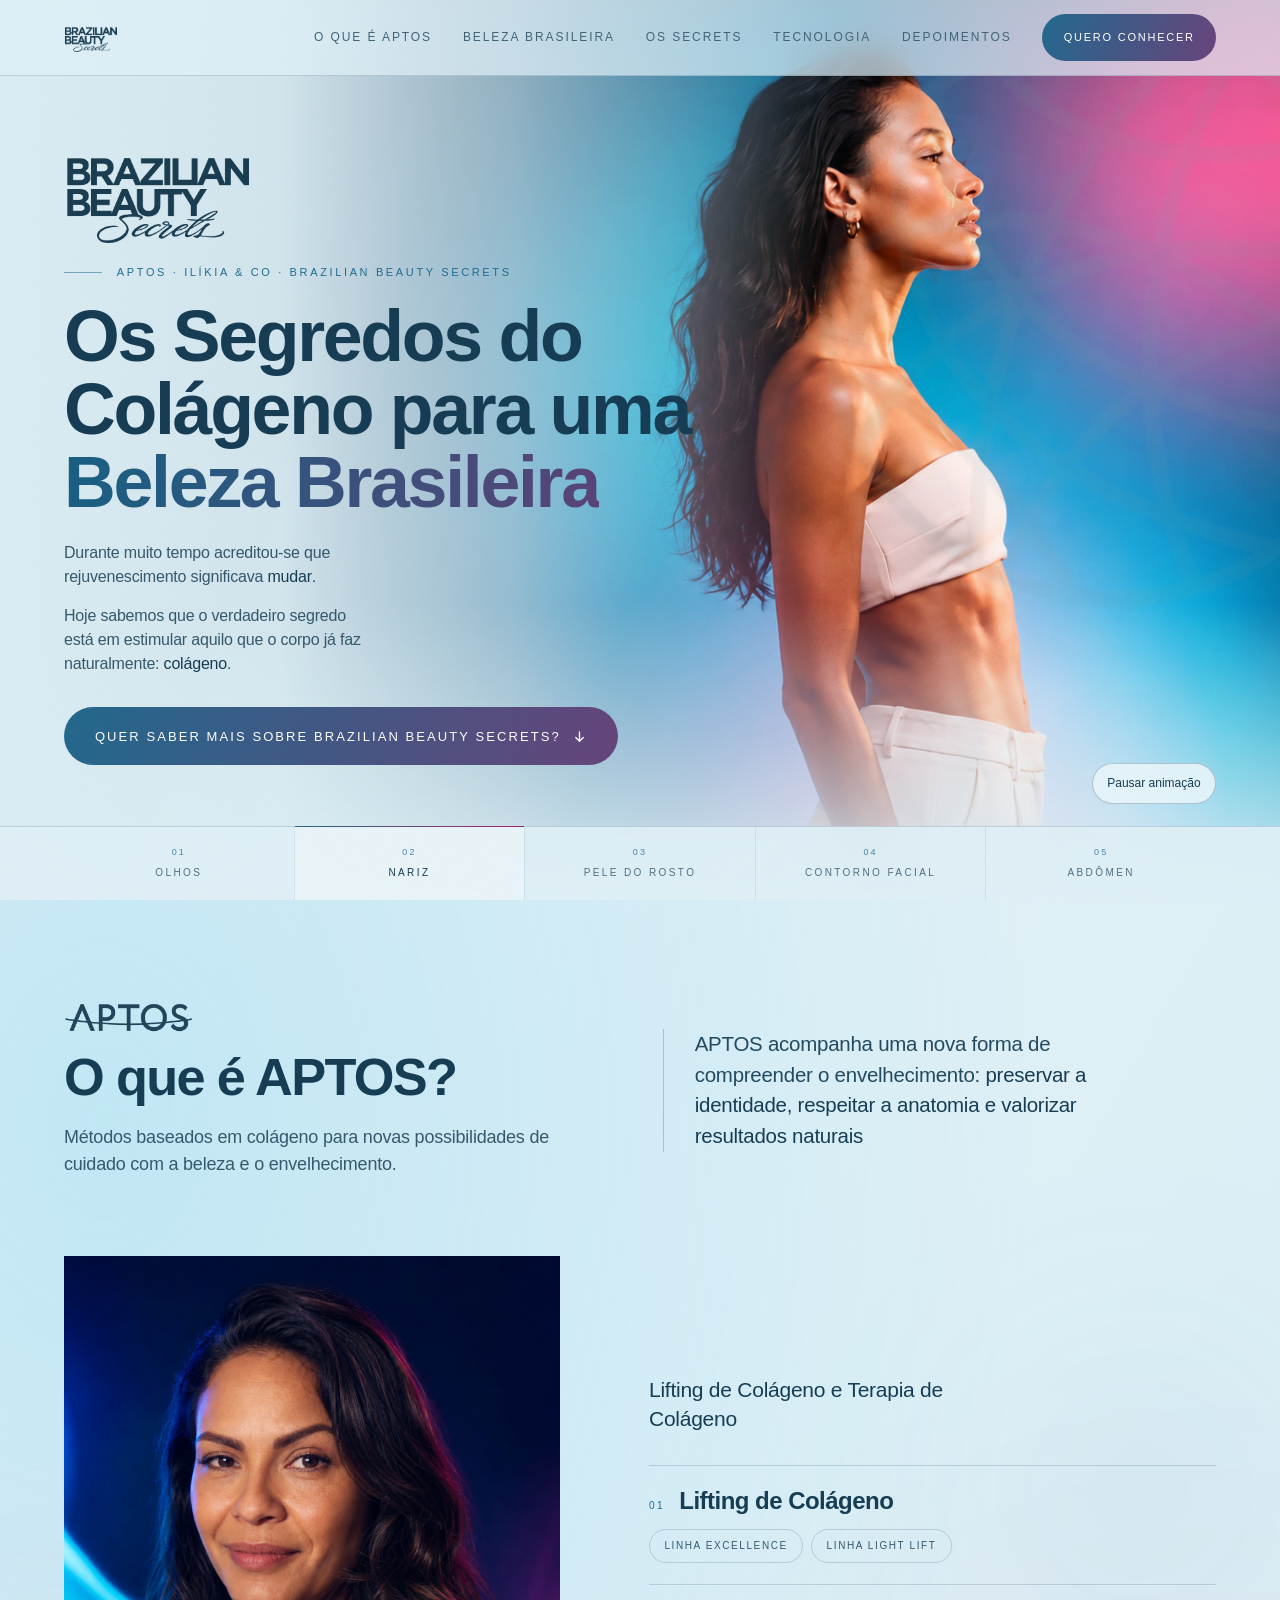
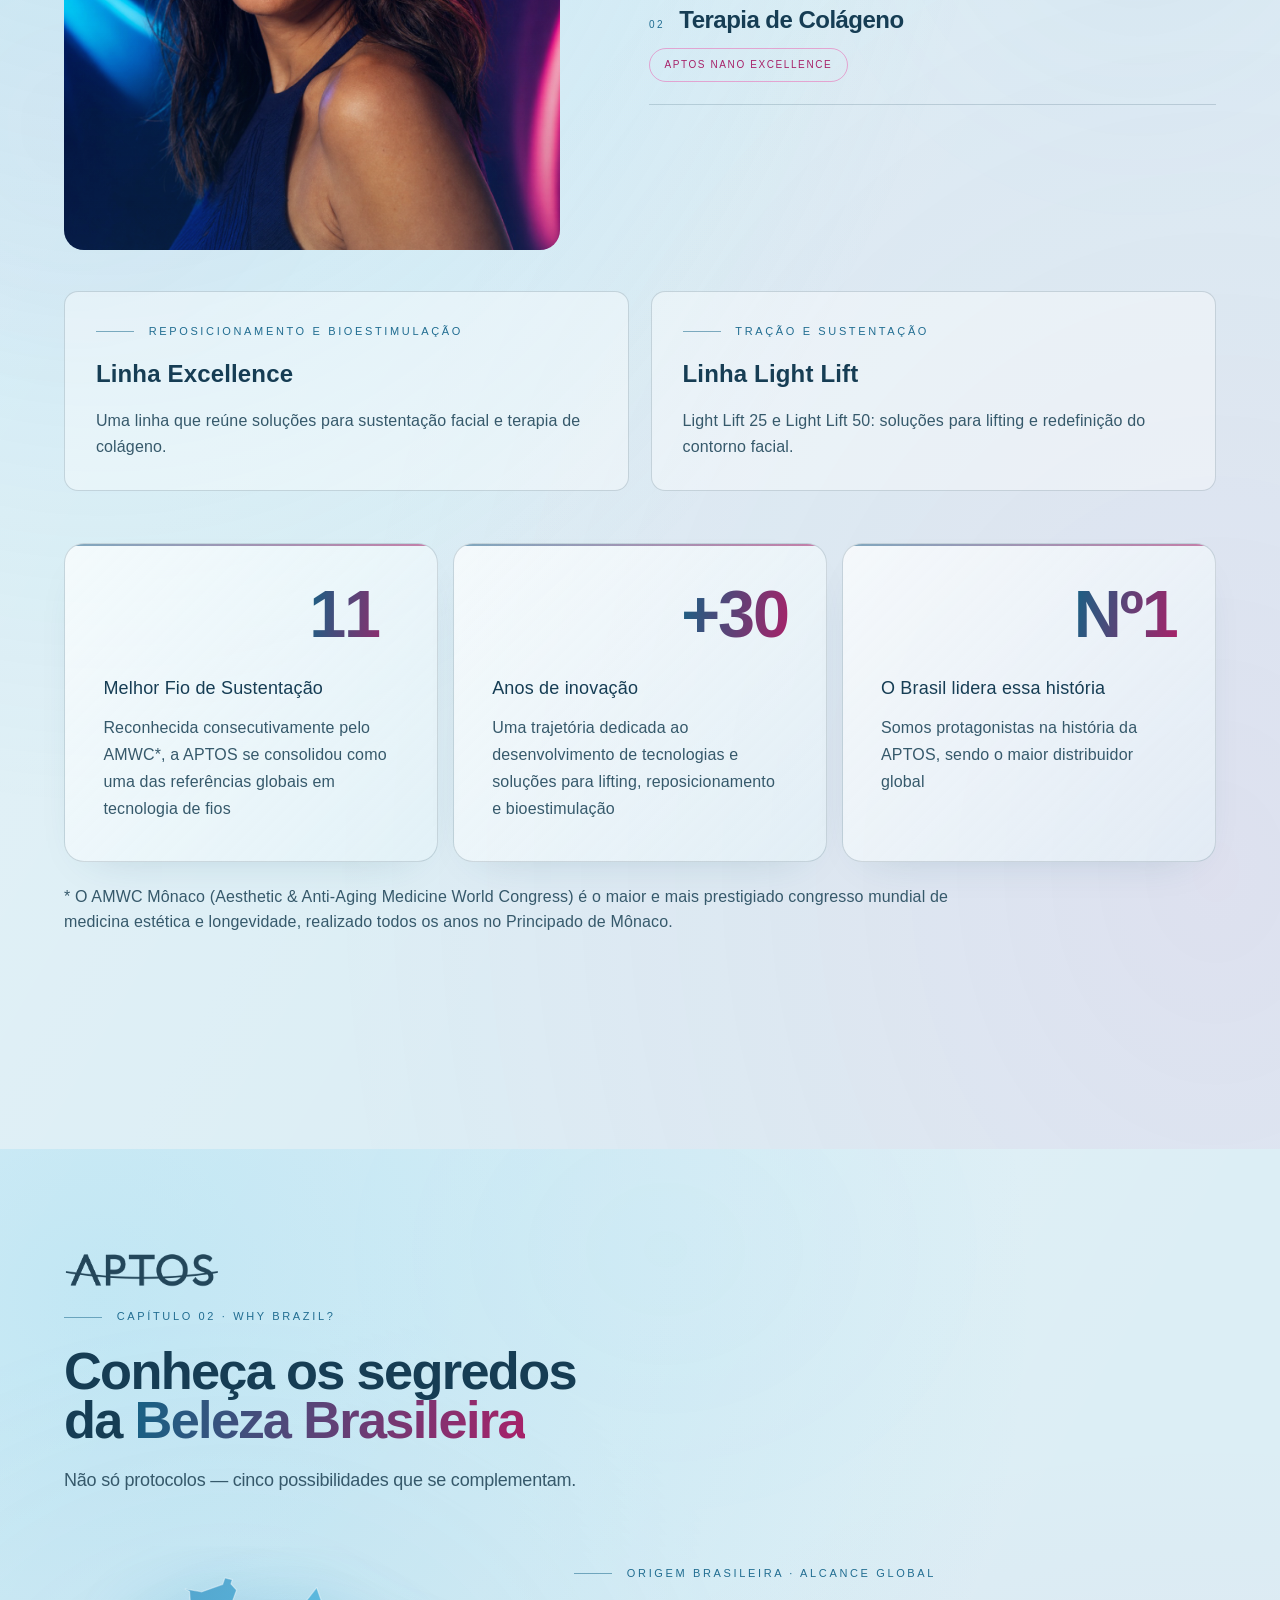
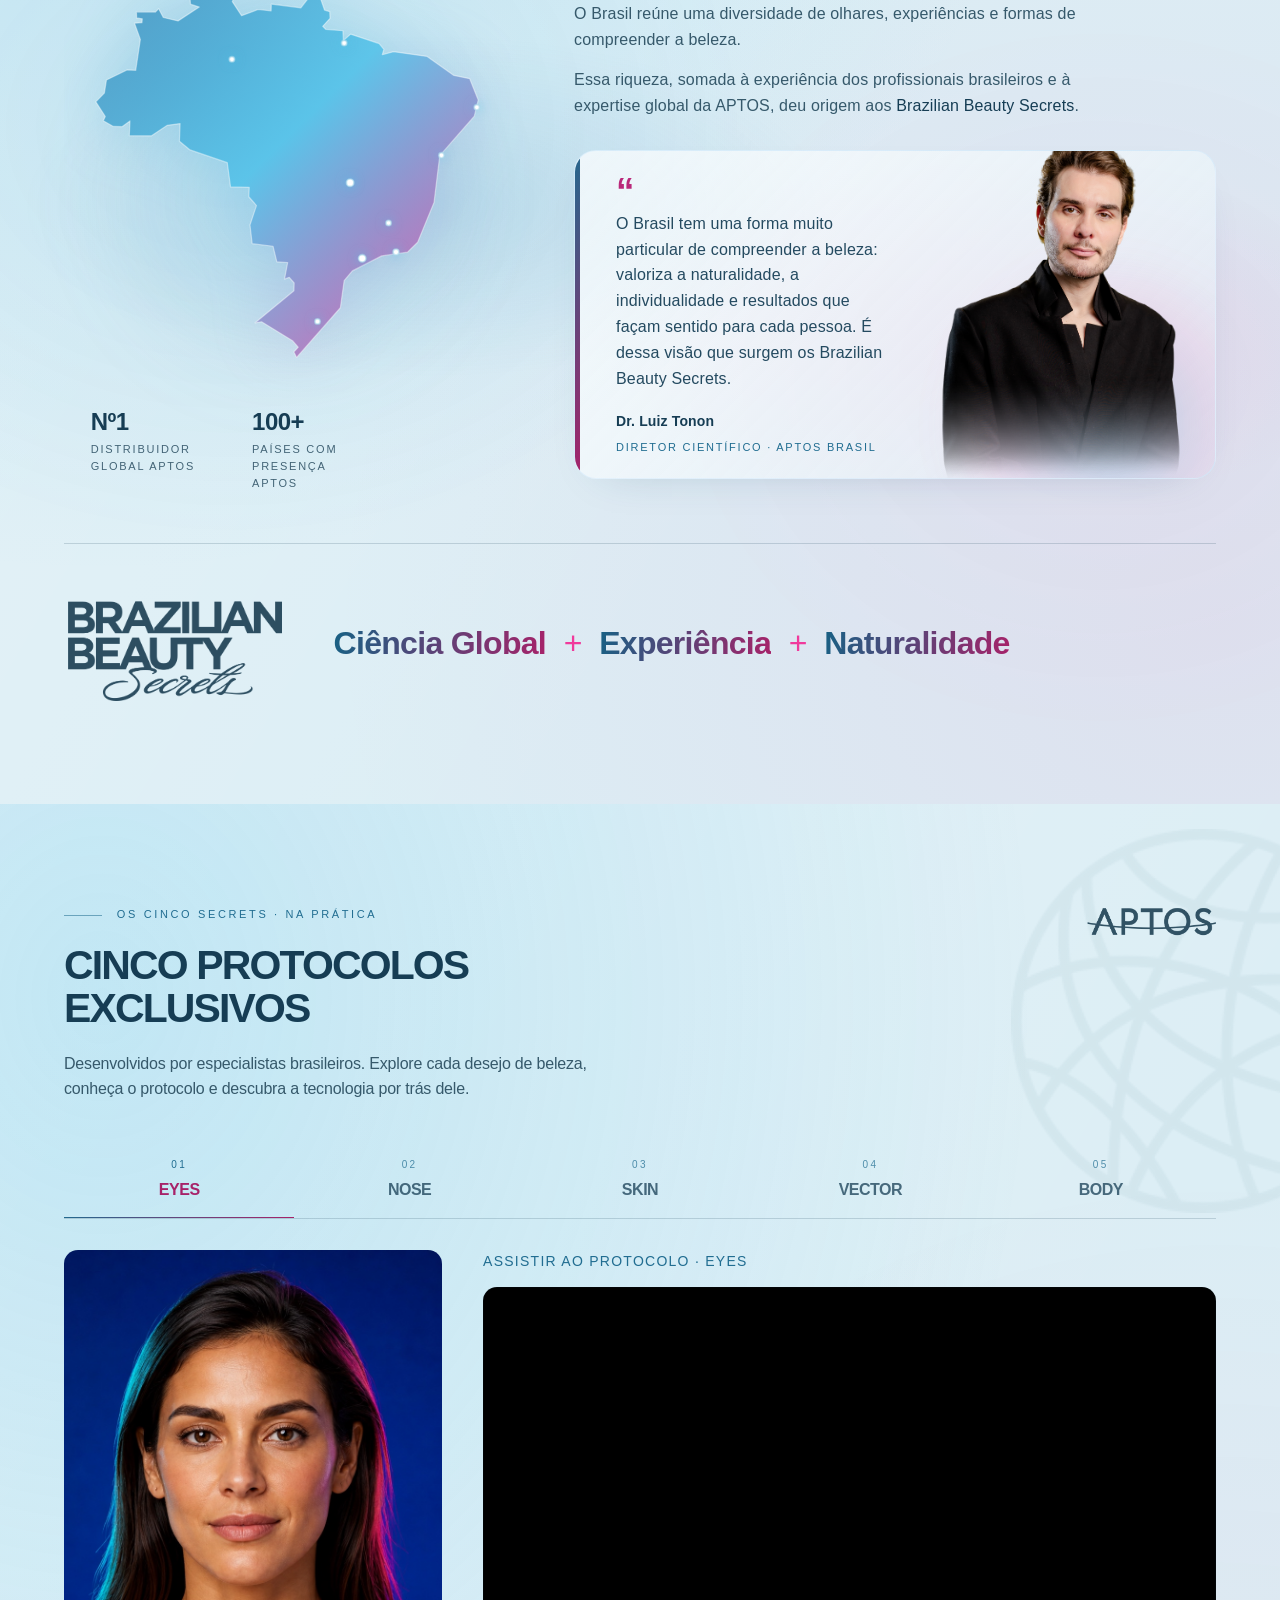
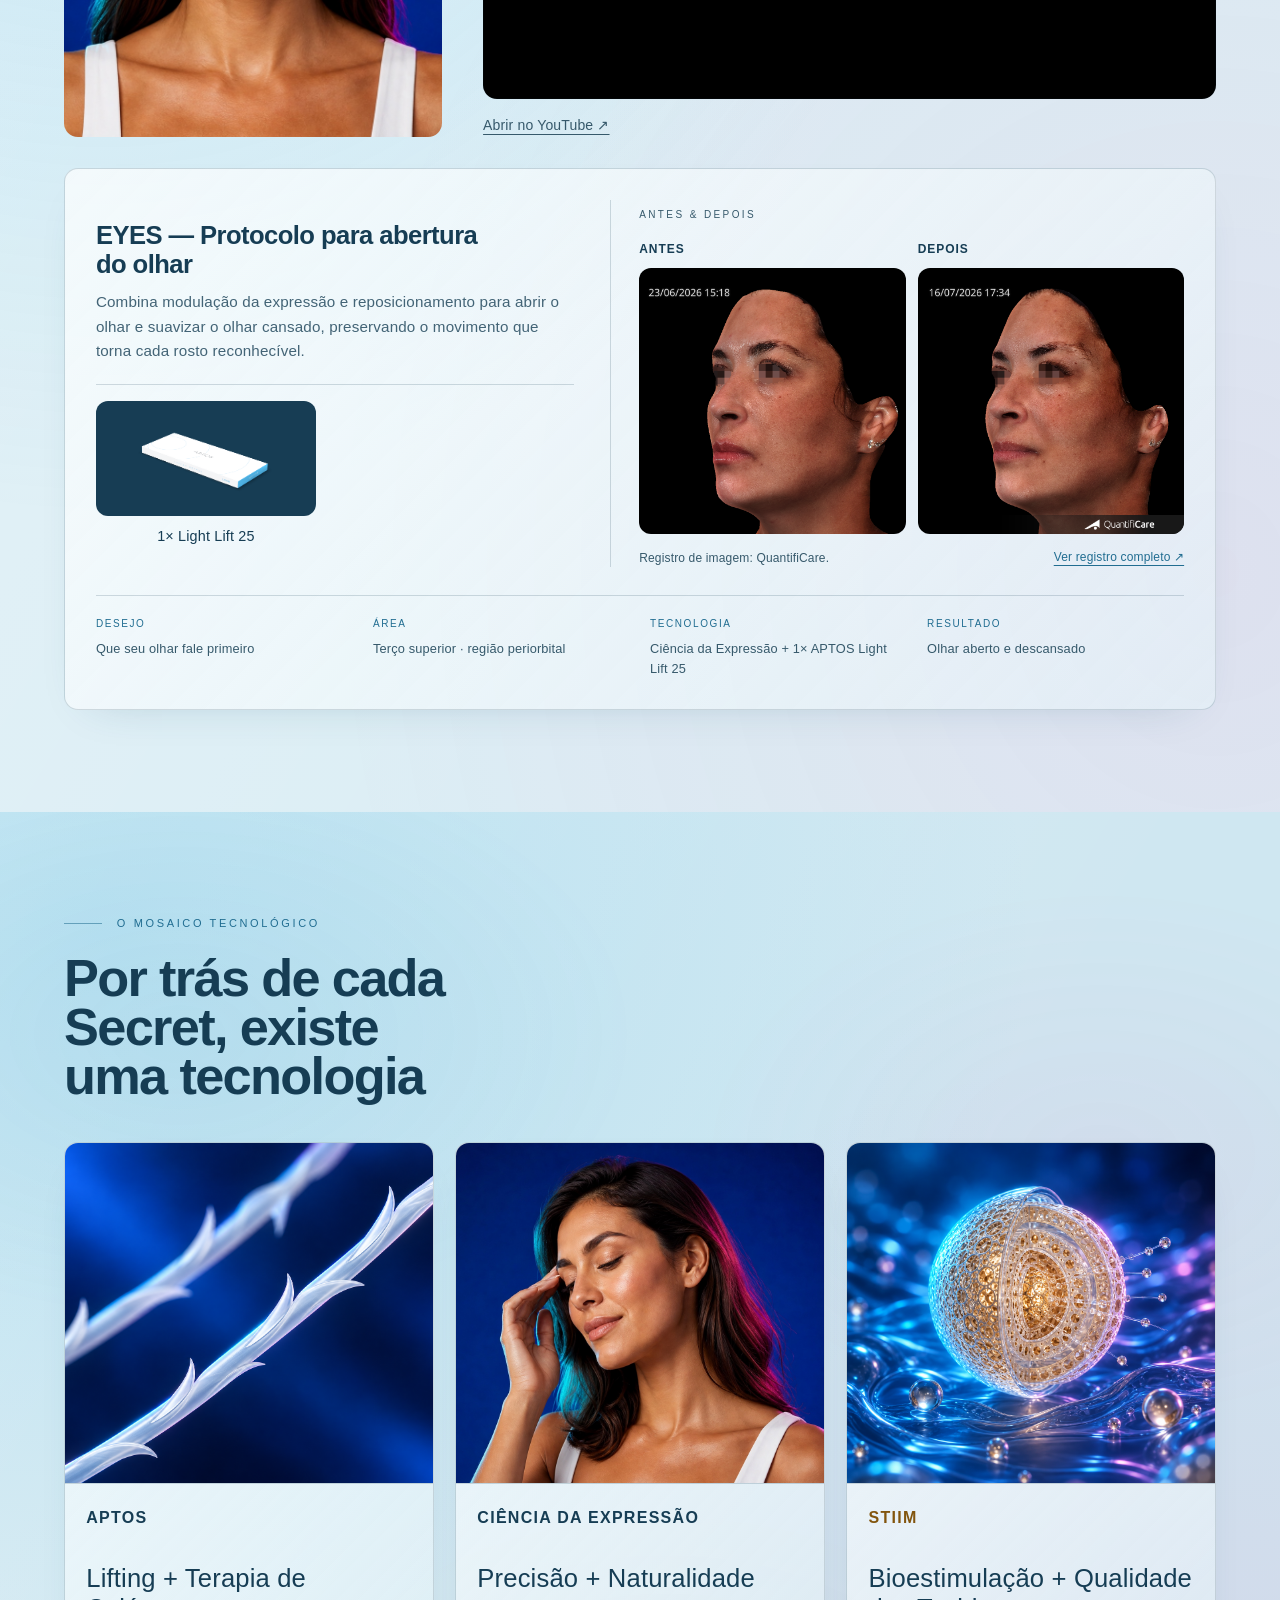
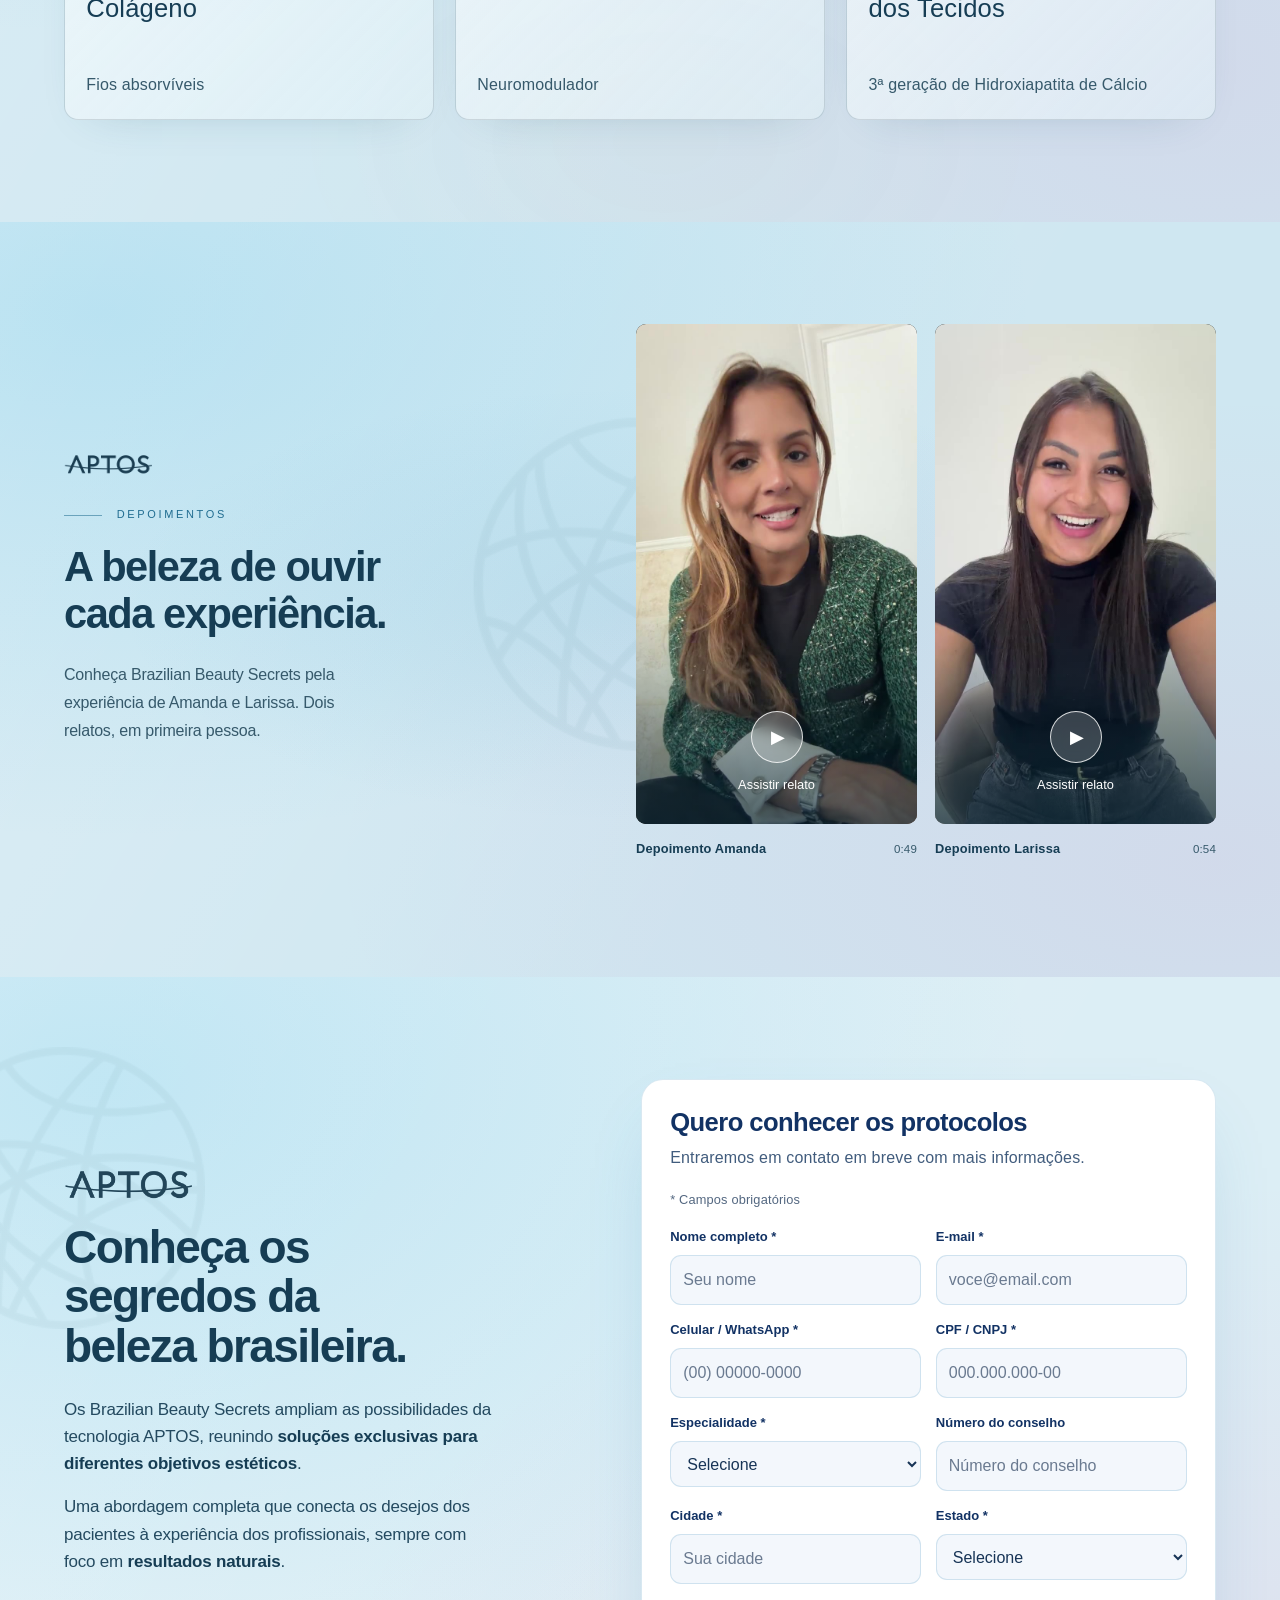
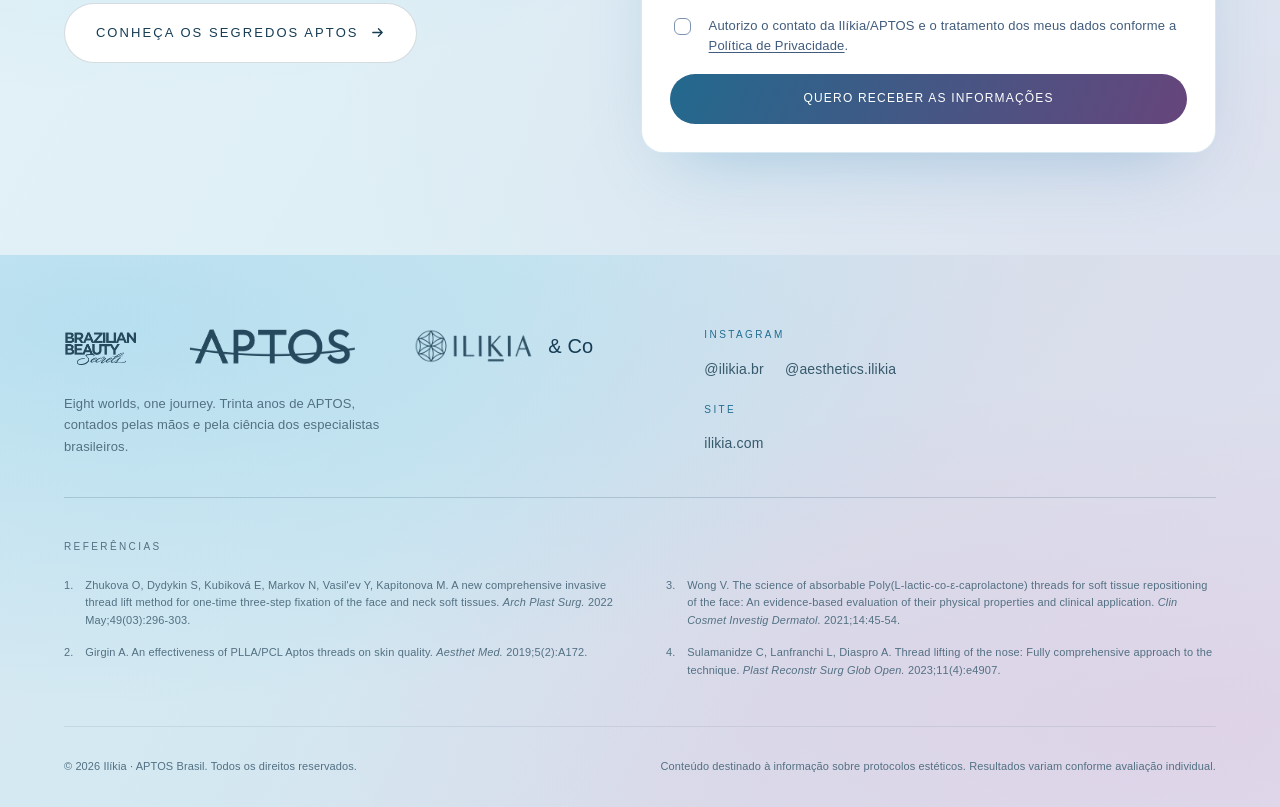
==== commit 8aff7ae7: "Add Amanda and Larissa testimonials, EYES results and responsive fixes" ====
--- a/index.html
+++ b/index.html
@@ -19,8 +19,8 @@
 <link rel="preload" href="media/hero-single-v2.png" as="image" fetchpriority="high">
 <link rel="preload" href="media/fonts/GothamBold.woff2" as="font" type="font/woff2" crossorigin>
 <link rel="preload" href="media/fonts/GothamBook.woff2" as="font" type="font/woff2" crossorigin>
-<link rel="stylesheet" href="css/lp.css?v=20260917-integrated3">
-<link rel="stylesheet" href="css/kv.css?v=20260917-integrated3">
+<link rel="stylesheet" href="css/lp.css?v=20260917-testimonials5">
+<link rel="stylesheet" href="css/kv.css?v=20260917-testimonials5">
 </head>
 <body>
 <div class="grain" aria-hidden="true"></div>
@@ -366,50 +366,42 @@
 <section class="section depo" id="depoimentos">
   <div class="orb orb--spin depo__orb" aria-hidden="true"><img src="media/orb-light.png" alt="" decoding="async"></div>
   <div class="wrap">
+    <div class="testimonials-editorial">
     <header class="depo__head">
       <img loading="lazy" decoding="async" class="depo__mark" src="media/logos/aptos-wordmark.svg" alt="APTOS" data-reveal="fade">
-      <p class="eyebrow eyebrow--center" data-reveal="fade">Depoimentos</p>
-      <h2 class="display" data-reveal>Quem fez já amou!</h2>
-      <p class="lead depo__sub" data-reveal="fade">Depoimentos dos Brazilian Beauty Secrets. Em breve, histórias reais contadas por quem viveu cada procedimento.</p>
+      <p class="eyebrow" data-reveal="fade">Depoimentos</p>
+      <h2 class="display" data-reveal>A beleza de ouvir<br>cada experiência.</h2>
+      <p class="lead depo__sub" data-reveal="fade">Conheça Brazilian Beauty Secrets pela experiência de Amanda e Larissa. Dois relatos, em primeira pessoa.</p>
     </header>
 
-    <div class="reels" id="reels-track" tabindex="0" role="region" aria-label="Depoimentos em vídeo, em breve" data-reel-track data-stagger>
-      <article class="reel">
-        <span class="reel__hatch" aria-hidden="true"></span>
-        <div class="reel__placeholder" aria-hidden="true"><span class="reel__play"><svg viewBox="0 0 12 14"><path d="M0 0l12 7-12 7z"/></svg></span><span>Vídeo em breve</span></div>
-        <div class="reel__meta"><p class="reel__n">Depoimento 01</p><p class="reel__t">BODY</p></div>
-      </article>
-      <article class="reel">
-        <span class="reel__hatch" aria-hidden="true"></span>
-        <div class="reel__placeholder" aria-hidden="true"><span class="reel__play"><svg viewBox="0 0 12 14"><path d="M0 0l12 7-12 7z"/></svg></span><span>Vídeo em breve</span></div>
-        <div class="reel__meta"><p class="reel__n">Depoimento 02</p><p class="reel__t">SKIN</p></div>
-      </article>
-      <article class="reel">
-        <span class="reel__hatch" aria-hidden="true"></span>
-        <div class="reel__placeholder" aria-hidden="true"><span class="reel__play"><svg viewBox="0 0 12 14"><path d="M0 0l12 7-12 7z"/></svg></span><span>Vídeo em breve</span></div>
-        <div class="reel__meta"><p class="reel__n">Depoimento 03</p><p class="reel__t">EYES</p></div>
-      </article>
-      <article class="reel">
-        <span class="reel__hatch" aria-hidden="true"></span>
-        <div class="reel__placeholder" aria-hidden="true"><span class="reel__play"><svg viewBox="0 0 12 14"><path d="M0 0l12 7-12 7z"/></svg></span><span>Vídeo em breve</span></div>
-        <div class="reel__meta"><p class="reel__n">Depoimento 04</p><p class="reel__t">NOSE</p></div>
-      </article>
-      <article class="reel">
-        <span class="reel__hatch" aria-hidden="true"></span>
-        <div class="reel__placeholder" aria-hidden="true"><span class="reel__play"><svg viewBox="0 0 12 14"><path d="M0 0l12 7-12 7z"/></svg></span><span>Vídeo em breve</span></div>
-        <div class="reel__meta"><p class="reel__n">Depoimento 05</p><p class="reel__t">VECTOR</p></div>
-      </article>
-    </div>
-    <div class="reels__footer">
-      <p class="small reels__hint">Vídeos verticais em finalização</p>
-      <div class="reels__controls" aria-label="Navegação dos depoimentos">
-        <button class="reels__control" type="button" aria-label="Depoimento anterior" aria-controls="reels-track" data-reel-prev>
-          <svg viewBox="0 0 16 16" fill="none" aria-hidden="true"><path d="M13 8H3M3 8l4-4M3 8l4 4" stroke="currentColor" stroke-width="1.4" stroke-linecap="round"/></svg>
-        </button>
-        <button class="reels__control" type="button" aria-label="Próximo depoimento" aria-controls="reels-track" data-reel-next>
-          <svg viewBox="0 0 16 16" fill="none" aria-hidden="true"><path d="M3 8h10M13 8l-4-4M13 8l-4 4" stroke="currentColor" stroke-width="1.4" stroke-linecap="round"/></svg>
-        </button>
-      </div>
+    <div class="testimonials-media">
+      <div class="testimonial-tabs" role="tablist" aria-label="Escolha um depoimento">
+        <button type="button" role="tab" id="tab-amanda" aria-controls="relato-amanda" aria-selected="true">Amanda <span>0:49</span></button>
+        <button type="button" role="tab" id="tab-larissa" aria-controls="relato-larissa" aria-selected="false" tabindex="-1">Larissa <span>0:54</span></button>
+      </div>
+    <div class="testimonials-grid">
+      <article class="testimonial-card" id="relato-amanda">
+        <div class="testimonial-player">
+        <video controls playsinline preload="metadata" poster="media/testimonials/depoimento-01.jpg" aria-label="Depoimento de Amanda sobre Brazilian Beauty Secrets" data-testimonial-video>
+          <source src="media/testimonials/depoimento-01.mp4" type="video/mp4">
+          Seu navegador não suporta vídeo. <a href="media/testimonials/depoimento-01.mp4">Abrir depoimento de Amanda</a>.
+        </video>
+        <button class="testimonial-play" type="button" aria-label="Assistir depoimento de Amanda" hidden><span aria-hidden="true">▶</span><strong>Assistir relato</strong></button>
+        </div>
+        <div class="testimonial-card__caption"><h3>Depoimento Amanda</h3><span>0:49</span></div>
+      </article>
+      <article class="testimonial-card" id="relato-larissa">
+        <div class="testimonial-player">
+        <video controls playsinline preload="metadata" poster="media/testimonials/depoimento-02.jpg" aria-label="Depoimento de Larissa sobre Brazilian Beauty Secrets" data-testimonial-video>
+          <source src="media/testimonials/depoimento-02.mp4" type="video/mp4">
+          Seu navegador não suporta vídeo. <a href="media/testimonials/depoimento-02.mp4">Abrir depoimento de Larissa</a>.
+        </video>
+        <button class="testimonial-play" type="button" aria-label="Assistir depoimento de Larissa" hidden><span aria-hidden="true">▶</span><strong>Assistir relato</strong></button>
+        </div>
+        <div class="testimonial-card__caption"><h3>Depoimento Larissa</h3><span>0:54</span></div>
+      </article>
+    </div>
+    </div>
     </div>
   </div>
 </section>
@@ -504,7 +496,7 @@
         <div class="foot__logos">
           <img loading="lazy" decoding="async" src="media/logos/bbs-wordmark.svg" alt="Brazilian Beauty Secrets">
           <img loading="lazy" decoding="async" src="media/logos/aptos-wordmark.svg" alt="APTOS">
-          <img class="foot__ilikia" loading="lazy" decoding="async" src="media/logos/ilikia-logo.png" alt="Ilíkia"><span class="foot__co">&amp; Co</span>
+          <span class="foot__ilikia-lockup"><img class="foot__ilikia" loading="lazy" decoding="async" src="media/logos/ilikia-logo.png" alt="Ilíkia"><span class="foot__co">&amp; Co</span></span>
         </div>
         <p class="small" style="margin-top:1.75rem;max-width:44ch">Eight worlds, one journey. Trinta anos de APTOS, contados pelas mãos e pela ciência dos especialistas brasileiros.</p>
       </div>
@@ -542,6 +534,6 @@
 </footer>
 </main>
 
-<script src="js/lp.js?v=20260917-integrated3"></script>
+<script src="js/lp.js?v=20260917-testimonials5"></script>
 </body>
 </html>
--- a/css/kv.css
+++ b/css/kv.css
@@ -132,3 +132,89 @@
 
 /* Antes e depois: preencher os quadros sem barras ou distorção. */
 .result-frame img{object-fit:cover;object-position:50% 50%}
+
+/* Revisão responsiva: navegação, enquadramento e ritmo em telas menores. */
+section[id],footer[id]{scroll-margin-top:88px}
+.foot__ilikia-lockup{display:inline-flex;align-items:center;gap:8px;white-space:nowrap}
+.foot__ilikia-lockup .foot__co{margin:0}
+@media(max-width:900px){
+ .nav,.nav.is-stuck{height:64px}
+ .nav__logo img,.nav.is-stuck .nav__logo img{height:30px;opacity:1;transform:none}
+ .nav__menu{position:absolute;inset:100% 0 auto;max-height:calc(100dvh - 64px);overflow-y:auto;overscroll-behavior:contain}
+ .nav__link{min-height:44px}
+ .hero__content{padding-top:350px;padding-bottom:104px}
+ .hero__text{max-width:100%}
+ .hero h1{font-size:clamp(2.35rem,5.8vw,3.5rem);max-width:22ch}
+ .hero__sub{max-width:52ch}
+ .mural__main{top:64px}
+ .mural__main img{height:440px;object-position:85% top}
+ .mural::after{background:linear-gradient(0deg,#dceef5 calc(100% - 440px),rgba(220,238,245,.85) calc(100% - 340px),transparent calc(100% - 180px))}
+ .hero__logo{width:140px;margin-bottom:20px}
+ .hero__eyebrow{font-size:.6rem;line-height:1.6}
+ .hero__motion{top:80px;bottom:auto;right:var(--pad)}
+ .scroll-cue{display:none}
+ .pillars__media{margin-inline:auto}
+}
+@media(max-width:600px){
+ .hero__content{padding-top:330px;padding-bottom:94px}
+ .hero h1{font-size:clamp(2.1rem,9vw,2.65rem)}
+ .hero__sub{font-size:1rem}
+ .areas{overflow:visible;padding-inline:12px;gap:0}
+ .areas__item{flex:1 1 0;min-width:0;white-space:normal;font-size:.55rem;letter-spacing:.06em;line-height:1.4;padding:14px 4px;display:flex;align-items:center;justify-content:center}
+ .tabs{display:grid;grid-template-columns:repeat(5,minmax(0,1fr));overflow:visible}
+ .tab{min-width:0;min-height:64px;padding:12px 2px;text-align:center}
+ .tab__t{font-size:clamp(.68rem,3vw,.85rem);letter-spacing:-.03em}
+ .tab__n{font-size:.55rem;margin-bottom:6px}
+ .technology-card{grid-template-rows:260px auto}
+ .technology-card__copy{grid-template-rows:auto auto auto;min-height:0;gap:16px;padding:24px}
+ .technology-card__copy h3{font-size:1.45rem}
+ .technology-card__copy .mo__brand{font-size:.8rem}
+ .final .form__row{gap:0}
+ .foot__logos{gap:20px;justify-content:space-between}
+ .foot__logos>img{height:26px}
+ .foot__logos .foot__ilikia{height:24px}
+ .foot__co{font-size:.95rem}
+ .destaque__text{font-size:1.25rem}
+}
+
+/* Dois depoimentos gerais, sem associação artificial aos protocolos. */
+/* Dois relatos em uma composição editorial única. */
+.testimonials-editorial{display:grid;grid-template-columns:minmax(0,.85fr) minmax(0,1.25fr);gap:clamp(36px,7vw,100px);align-items:center;text-align:left}
+.depo .depo__head{margin:0;max-width:none}
+.depo .depo__mark{margin:0 0 32px;width:88px}
+.depo .eyebrow{justify-content:flex-start;margin-bottom:20px}
+.depo h2{font-size:clamp(30px,3.25vw,48px);line-height:1.12;letter-spacing:-.035em;margin-bottom:24px}
+.depo .depo__sub{font-size:1rem;line-height:1.75;margin:0;max-width:34ch}
+.testimonials-media{min-width:0;width:100%;max-width:580px;justify-self:end}
+.testimonials-grid{display:grid;grid-template-columns:repeat(2,minmax(0,1fr));gap:18px;text-align:left}
+.testimonial-card{min-width:0;background:transparent}
+.testimonial-card video{display:block;width:100%;aspect-ratio:9/16;object-fit:contain;background:#000}
+.testimonial-card__caption{display:flex;justify-content:space-between;align-items:center;gap:8px;padding:16px 0}
+.testimonial-card__caption h3{font-size:.8rem;font-weight:700;line-height:1.4;margin:0}
+.testimonial-card__caption span{font-size:.72rem;color:var(--fg-2)}
+.testimonial-tabs{display:none}
+@media(max-width:900px){
+.testimonials-editorial{grid-template-columns:1fr;max-width:700px;margin:auto;gap:28px}
+.testimonials-media{justify-self:center}
+.depo .depo__sub{max-width:48ch}.depo .depo__mark{margin-bottom:24px}
+}
+@media(max-width:600px){
+.testimonials-editorial{gap:24px}
+.depo h2{font-size:30px}.depo .depo__sub{font-size:.9rem;line-height:1.65}
+.testimonials-grid{display:block;max-width:320px;margin:auto}
+.testimonial-card[hidden]{display:none}
+.testimonial-tabs{display:flex;gap:0;border-bottom:1px solid var(--line-2);margin:0 auto 20px;max-width:320px}
+.testimonial-tabs button{flex:1;border:0;border-bottom:2px solid transparent;padding:14px 8px;background:transparent;color:var(--fg);font:inherit;font-size:.85rem;cursor:pointer}
+.testimonial-tabs button span{font-size:.7rem;opacity:.7;margin-left:6px}
+.testimonial-tabs button[aria-selected="true"]{border-bottom-color:#B9287A;color:#B9287A;font-weight:700}
+.testimonial-tabs button:focus-visible{outline:2px solid #B9287A;outline-offset:2px}
+.testimonial-card__caption{padding:14px 0}.testimonial-card__caption h3{font-size:.9rem}
+}
+
+.testimonial-player{position:relative;overflow:hidden;border-radius:10px}
+.testimonial-play{position:absolute;inset:0;display:flex;align-items:center;justify-content:flex-end;flex-direction:column;gap:12px;padding:28px 12px;border:0;color:white;background:linear-gradient(transparent 55%,rgba(10,38,51,.68));cursor:pointer;font:inherit}
+.testimonial-play[hidden]{display:none}
+.testimonial-play span{display:grid;place-items:center;width:52px;height:52px;border:1px solid rgba(255,255,255,.8);border-radius:50%;background:rgba(255,255,255,.2);backdrop-filter:blur(8px);font-size:18px;padding-left:3px;transition:background .2s}
+.testimonial-play strong{font-size:.8rem;font-weight:500}
+.testimonial-play:hover span{background:rgba(185,40,122,.8)}
+.testimonial-play:focus-visible{outline:3px solid #B9287A;outline-offset:-4px}
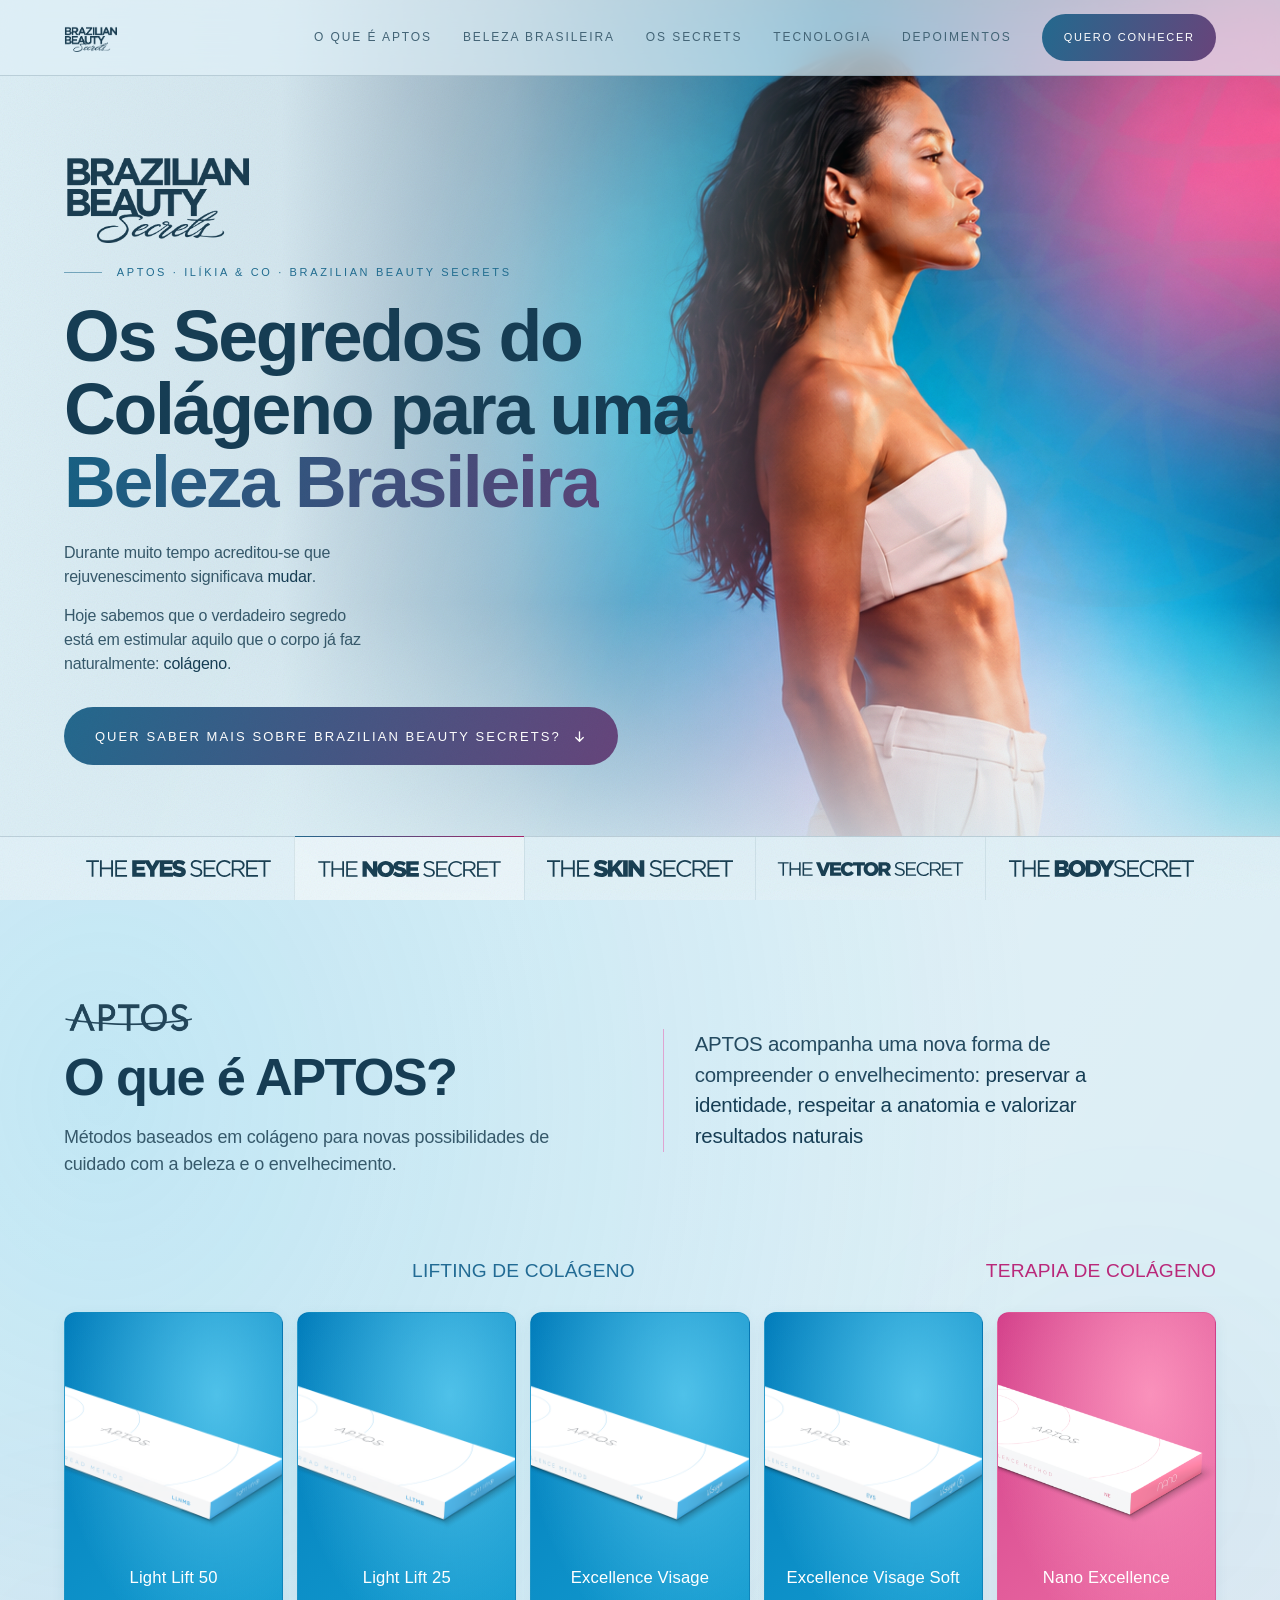
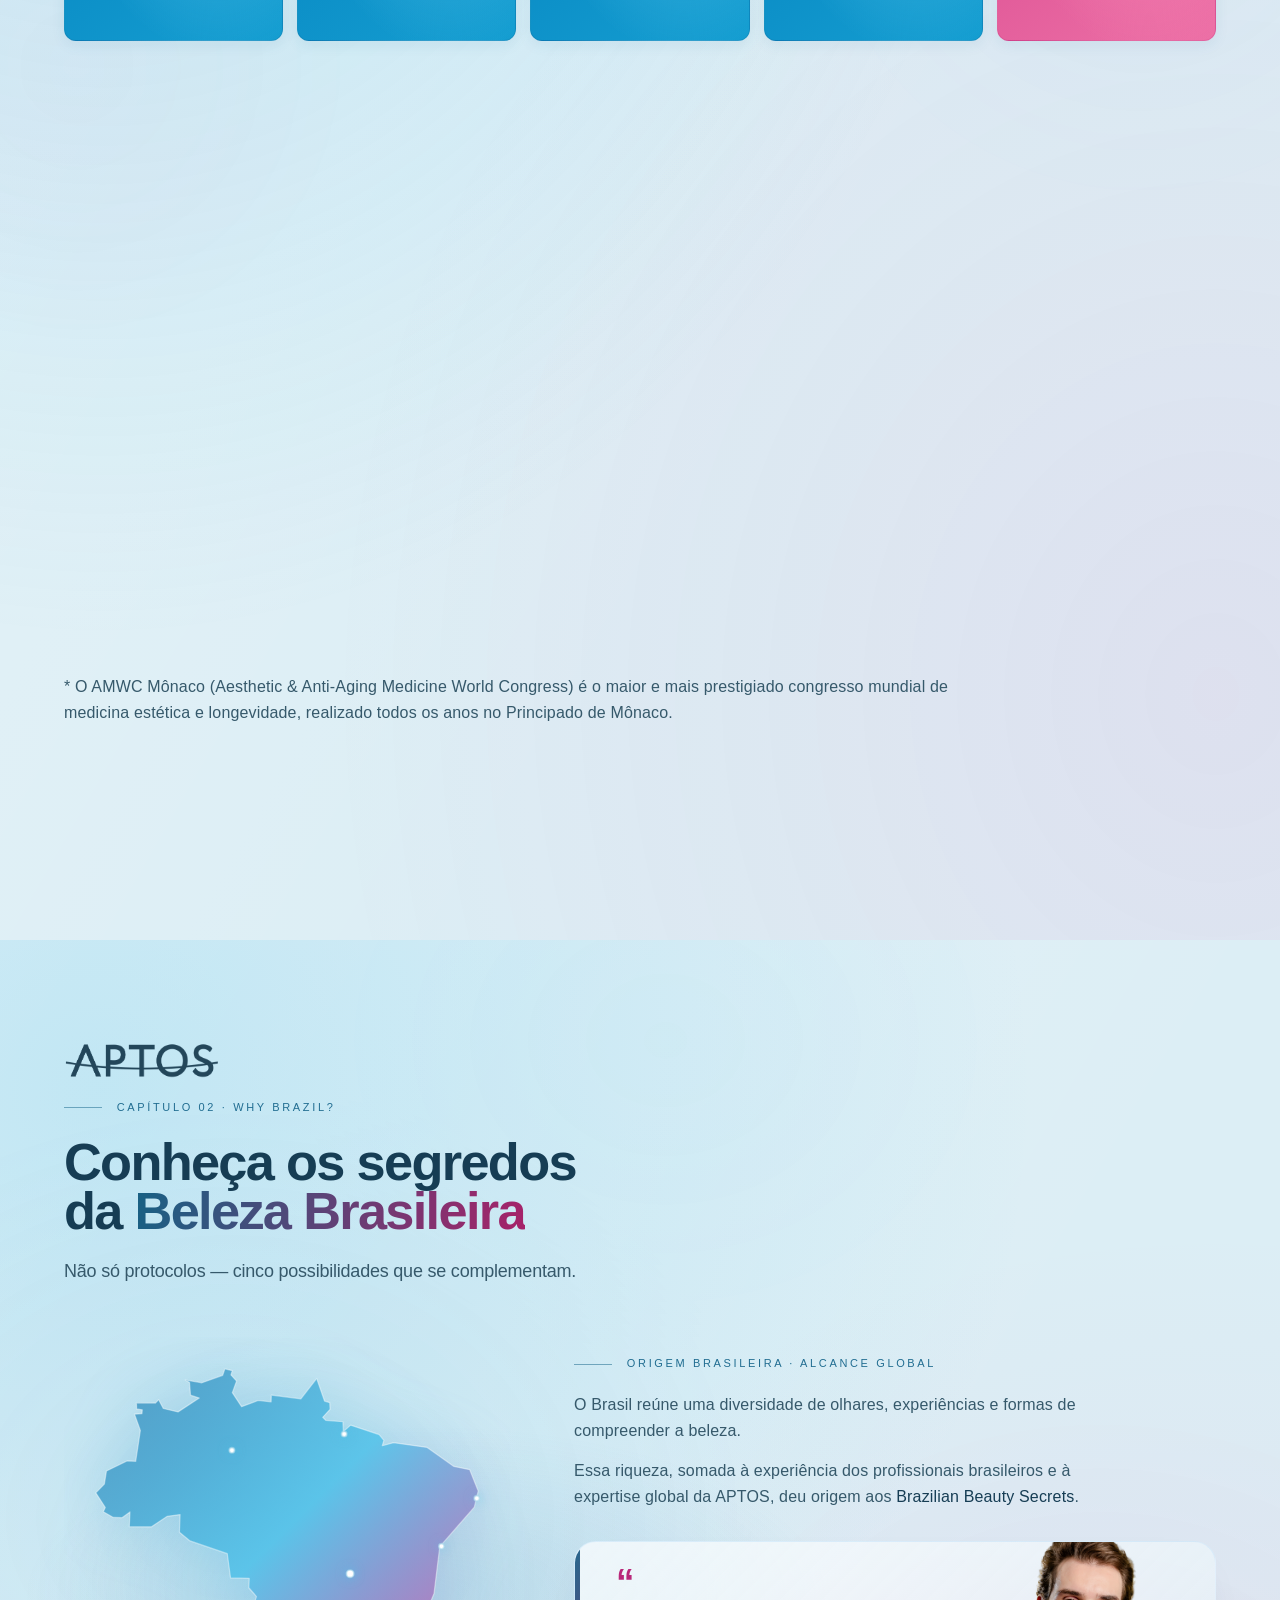
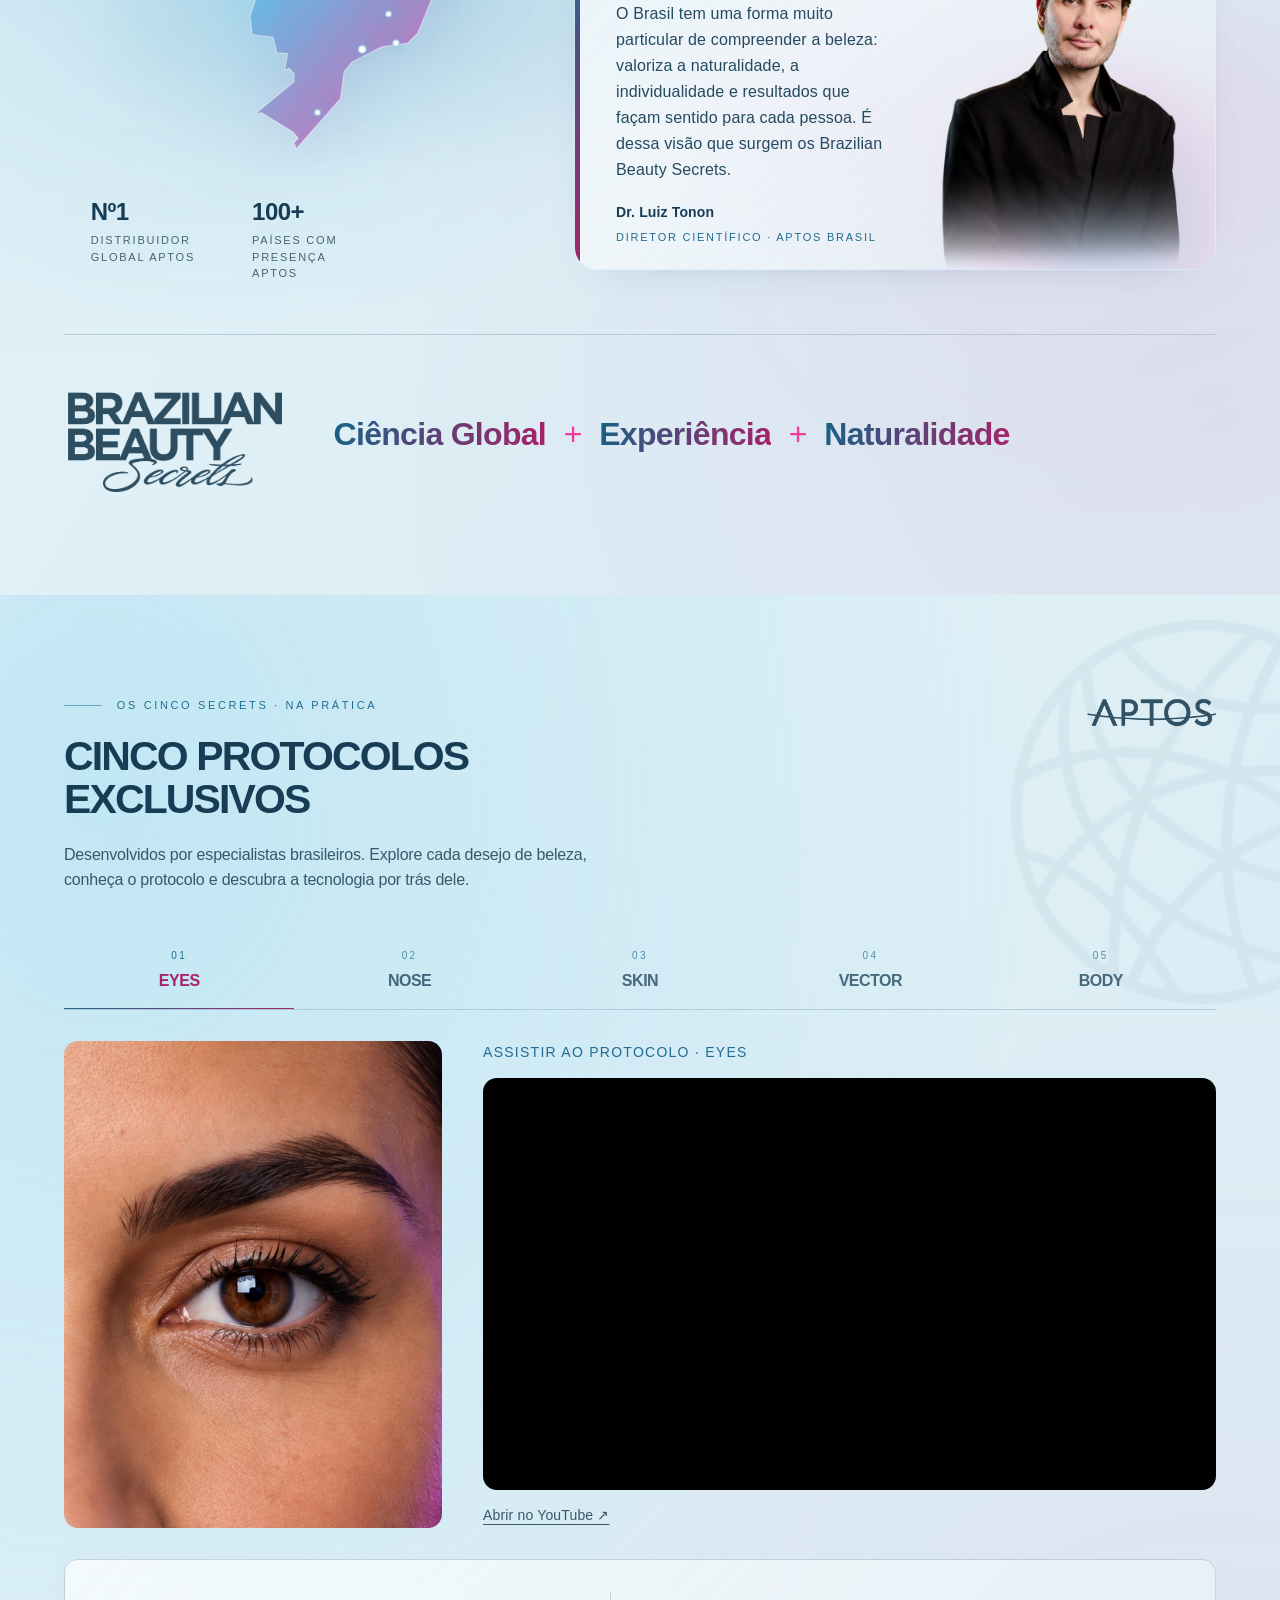
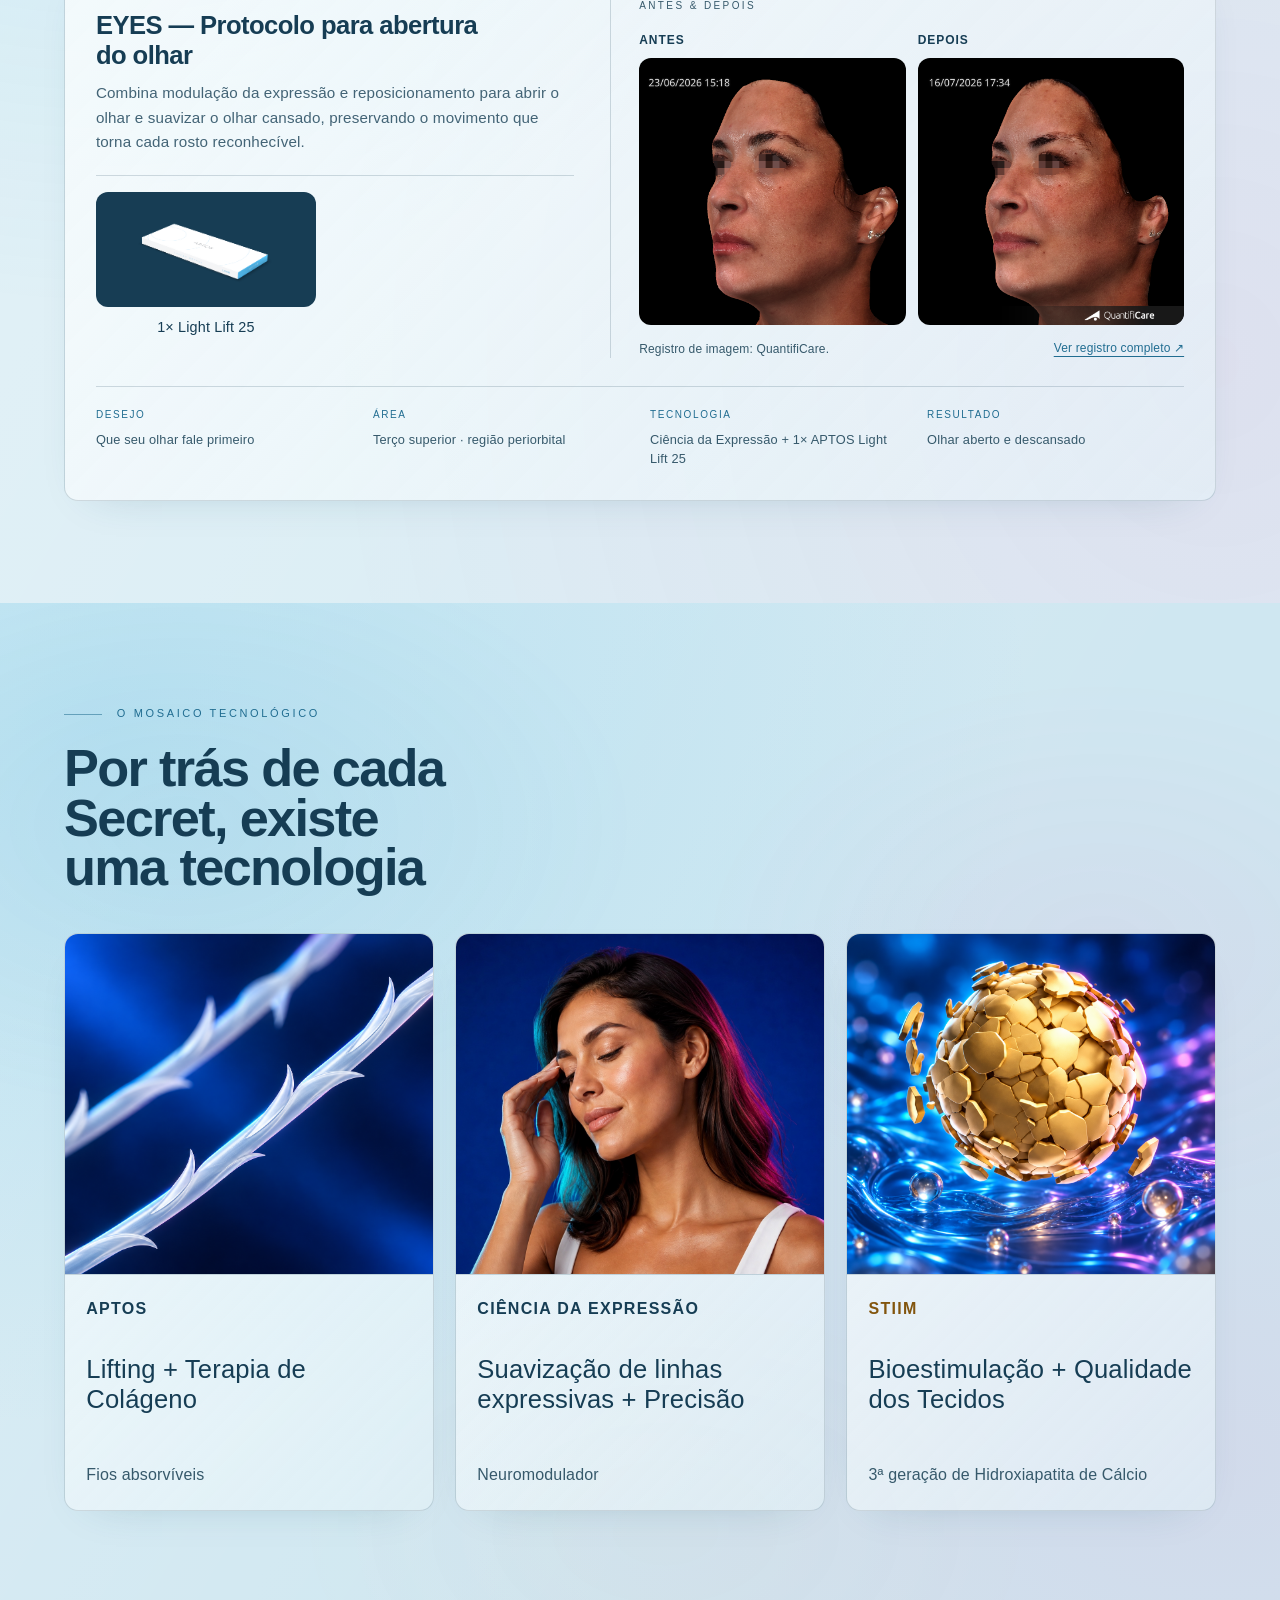
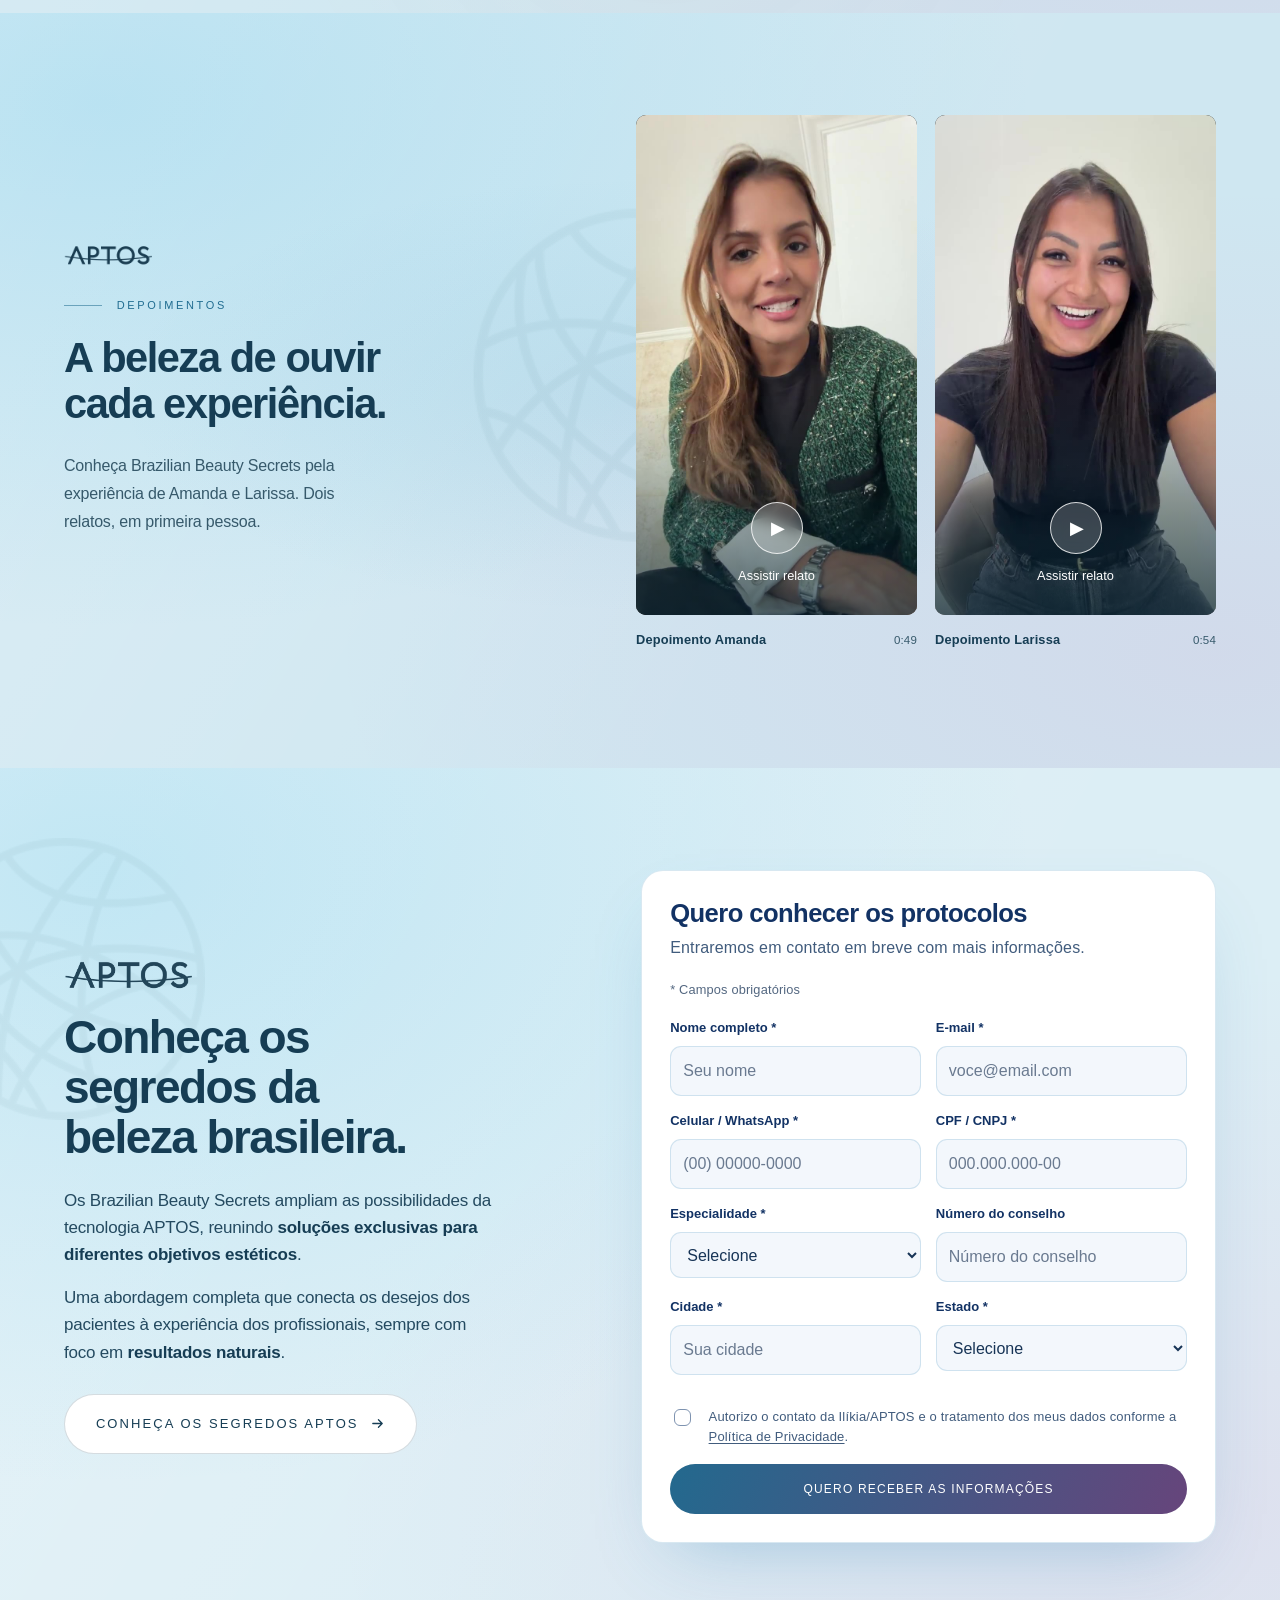
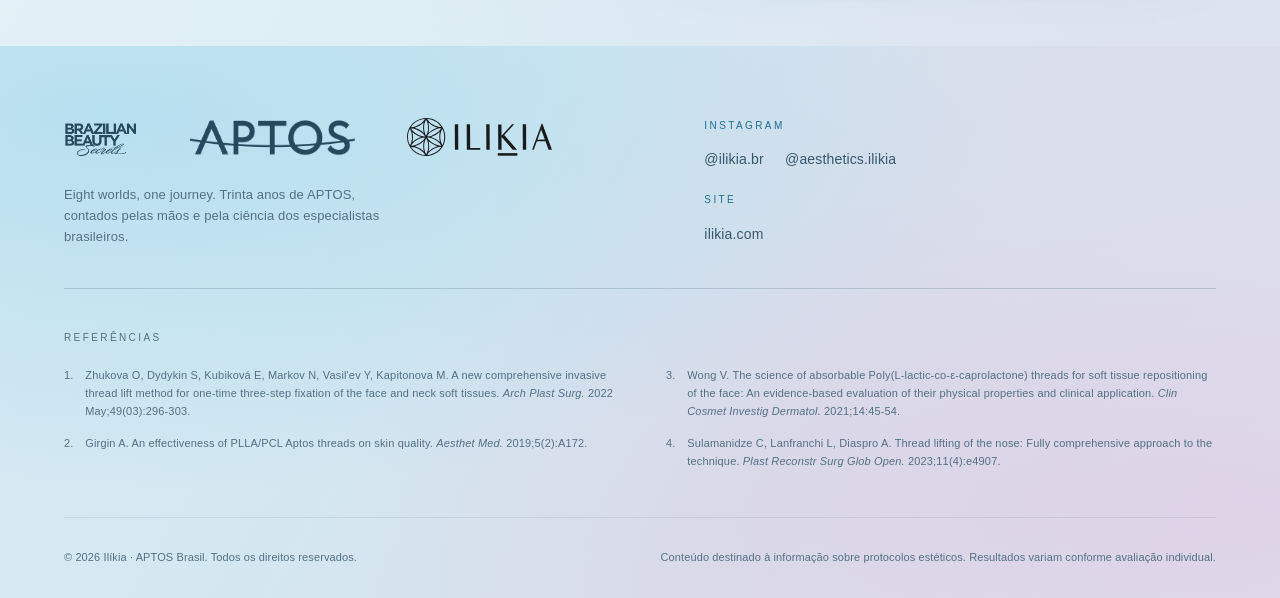
==== commit 016bc7fc: "Apply client revision: Secret logos, portfolio, portraits and STIIM visual" ====
--- a/index.html
+++ b/index.html
@@ -19,8 +19,8 @@
 <link rel="preload" href="media/hero-single-v2.png" as="image" fetchpriority="high">
 <link rel="preload" href="media/fonts/GothamBold.woff2" as="font" type="font/woff2" crossorigin>
 <link rel="preload" href="media/fonts/GothamBook.woff2" as="font" type="font/woff2" crossorigin>
-<link rel="stylesheet" href="css/lp.css?v=20260917-testimonials5">
-<link rel="stylesheet" href="css/kv.css?v=20260917-testimonials5">
+<link rel="stylesheet" href="css/lp.css?v=20260918-final18">
+<link rel="stylesheet" href="css/kv.css?v=20260918-final18">
 </head>
 <body>
 <div class="grain" aria-hidden="true"></div>
@@ -56,7 +56,6 @@
   </div>
   <div class="hero__light hero__light--cyan" aria-hidden="true"></div>
   <div class="hero__light hero__light--pink" aria-hidden="true"></div>
-  <button class="hero__motion" type="button" aria-pressed="false" data-motion-toggle>Pausar animação</button>
   <div class="hero__wash" aria-hidden="true"></div>
   <div class="hero__wash2" aria-hidden="true"></div>
 
@@ -82,13 +81,13 @@
     <span class="scroll-cue__line"></span>
   </div>
 
-  <!-- As cinco áreas -->
-  <ul class="areas" id="areas" aria-label="As cinco áreas dos Brazilian Beauty Secrets">
-    <li class="areas__item"><span class="areas__num">01</span>Olhos</li>
-    <li class="areas__item"><span class="areas__num">02</span>Nariz</li>
-    <li class="areas__item"><span class="areas__num">03</span>Pele do rosto</li>
-    <li class="areas__item"><span class="areas__num">04</span>Contorno facial</li>
-    <li class="areas__item"><span class="areas__num">05</span>Abdômen</li>
+  <!-- Assinaturas oficiais extraídas do KV -->
+  <ul class="areas" id="areas" aria-label="Os cinco Brazilian Beauty Secrets">
+    <li class="areas__item"><img src="media/logos/secret-eyes-kv.svg" alt="The Eyes Secret" width="210" height="22"></li>
+    <li class="areas__item"><img src="media/logos/secret-nose-kv.svg" alt="The Nose Secret" width="210" height="22"></li>
+    <li class="areas__item"><img src="media/logos/secret-skin-kv.svg?v=2" alt="The Skin Secret" width="210" height="22"></li>
+    <li class="areas__item"><img src="media/logos/secret-vector-kv.svg" alt="The Vector Secret" width="210" height="22"></li>
+    <li class="areas__item"><img src="media/logos/secret-body-kv.svg" alt="The Body Secret" width="210" height="22"></li>
   </ul>
 </section>
 
@@ -107,30 +106,15 @@
       </div>
     </div>
 
-    <!-- Dois pilares + foto editorial -->
-    <div class="pillars">
-      <figure class="pillars__media" data-reveal="left" data-parallax="0.07">
-        <img src="media/aptos-model-38-v1.jpg" alt="Retrato editorial de mulher brasileira adulta com expressão natural e confiante" loading="lazy" decoding="async">
-      </figure>
-      <div class="aptos__methods" data-reveal="right">
-        <p class="aptos__methods-title">Lifting de Colágeno e Terapia de Colágeno</p>
-        <div class="pillar">
-          <div class="pillar__top">
-            <span class="pillar__idx">01</span>
-            <h3 class="pillar__name">Lifting de Colágeno</h3>
-          </div>
-          <div class="chips"><span class="chip">Linha Excellence</span><span class="chip">Linha Light Lift</span></div>
-        </div>
-        <div class="pillar">
-          <div class="pillar__top">
-            <span class="pillar__idx">02</span>
-            <h3 class="pillar__name">Terapia de Colágeno</h3>
-          </div>
-          <div class="chips">
-            <span class="chip chip--accent">APTOS NANO EXCELLENCE</span>
-          </div>
-        </div>
-      </div>
+    <div class="collagen-methods" data-reveal="fade">
+      <article class="collagen-method collagen-method--lifting">
+        <header><h3>Lifting de Colágeno</h3></header>
+        <div class="method-products"><figure class="method-product"><img src="media/box-aptos-llnmb.png" alt="Embalagem Light Lift 50" loading="lazy"><figcaption>Light Lift 50</figcaption></figure><figure class="method-product"><img src="media/box-aptos-lltmb.png" alt="Embalagem Light Lift 25" loading="lazy"><figcaption>Light Lift 25</figcaption></figure><figure class="method-product"><img src="media/box-aptos-ev.png" alt="Embalagem Excellence Visage" loading="lazy"><figcaption>Excellence Visage</figcaption></figure><figure class="method-product"><img src="media/box-aptos-evs.png" alt="Embalagem Excellence Visage Soft" loading="lazy"><figcaption>Excellence Visage Soft</figcaption></figure></div>
+      </article>
+      <article class="collagen-method collagen-method--therapy">
+        <header><h3>Terapia de Colágeno</h3></header>
+        <div class="method-products"><figure class="method-product"><img src="media/box-aptos-ne.png" alt="Embalagem Nano Excellence" loading="lazy"><figcaption>Nano Excellence</figcaption></figure></div>
+      </article>
     </div>
 
     <div class="portfolio" data-reveal="fade">
@@ -351,10 +335,10 @@
       </article>
       <article class="technology-card">
         <div class="technology-card__image"><img src="media/secret-skin-v5.jpg" alt="Modelo da campanha Brazilian Beauty Secrets com expressão suave" loading="lazy"></div>
-        <div class="technology-card__copy"><p class="mo__brand">Ciência da Expressão</p><h3>Precisão + Naturalidade</h3><p>Neuromodulador</p></div>
+        <div class="technology-card__copy"><p class="mo__brand">Ciência da Expressão</p><h3>Suavização de linhas expressivas + Precisão</h3><p>Neuromodulador</p></div>
       </article>
       <article class="technology-card">
-        <div class="technology-card__image technology-card__image--lattice"><img src="media/stiim-lattice-campaign-v2.png" alt="Representação ilustrativa de Lattice-Pore STIIM adaptada às cores da campanha" loading="lazy"></div>
+        <div class="technology-card__image technology-card__image--lattice"><img src="media/stiim-gold-campaign-v3.png" alt="Representação ilustrativa de STIIM com estrutura dourada e fundo azul da campanha" loading="lazy"></div>
         <div class="technology-card__copy"><p class="mo__brand mo__brand--amber">STIIM</p><h3>Bioestimulação + Qualidade dos Tecidos</h3><p>3ª geração de Hidroxiapatita de Cálcio</p></div>
       </article>
     </div>
@@ -496,7 +480,7 @@
         <div class="foot__logos">
           <img loading="lazy" decoding="async" src="media/logos/bbs-wordmark.svg" alt="Brazilian Beauty Secrets">
           <img loading="lazy" decoding="async" src="media/logos/aptos-wordmark.svg" alt="APTOS">
-          <span class="foot__ilikia-lockup"><img class="foot__ilikia" loading="lazy" decoding="async" src="media/logos/ilikia-logo.png" alt="Ilíkia"><span class="foot__co">&amp; Co</span></span>
+          <img class="foot__ilikia foot__ilikia--official" loading="lazy" decoding="async" src="media/logos/logo-ilikia.svg" alt="Ilíkia">
         </div>
         <p class="small" style="margin-top:1.75rem;max-width:44ch">Eight worlds, one journey. Trinta anos de APTOS, contados pelas mãos e pela ciência dos especialistas brasileiros.</p>
       </div>
@@ -534,6 +518,6 @@
 </footer>
 </main>
 
-<script src="js/lp.js?v=20260917-testimonials5"></script>
+<script src="js/lp.js?v=20260918-final18"></script>
 </body>
 </html>
--- a/css/lp.css
+++ b/css/lp.css
@@ -1204,10 +1204,10 @@
 .hero__light--pink{background:linear-gradient(115deg,transparent 59%,rgba(240,58,156,.26) 66%,rgba(185,40,122,.08) 73%,transparent 78%);animation:hero-light-pink 17s ease-in-out infinite alternate}
 .mural__main{animation:hero-camera 18s ease-in-out infinite alternate;transform-origin:75% 35%}
 .hero .grad-text{background-size:220% 100%;animation:hero-type-light 10s ease-in-out infinite alternate}
-.hero__motion{position:absolute;right:var(--pad);bottom:6rem;z-index:5;border:1px solid var(--line-3);border-radius:var(--r-pill);padding:.6rem .9rem;background:rgba(4,8,26,.45);color:var(--fg);font-size:.75rem;cursor:pointer;backdrop-filter:blur(12px)}
-.hero__motion[hidden]{display:none}
+
+
 .hero .scroll-cue{display:none}
-.hero.is-motion-paused .hero__light,.hero.is-motion-paused .mural__main,.hero.is-motion-paused .grad-text{animation-play-state:paused}
+
 @keyframes hero-light-cyan{from{transform:translate3d(-13%,0,0) rotate(-7deg);opacity:.2}to{transform:translate3d(13%,2%,0) rotate(7deg);opacity:.65}}
 @keyframes hero-light-pink{from{transform:translate3d(10%,-3%,0);opacity:.25}to{transform:translate3d(-12%,3%,0);opacity:.6}}
 @keyframes hero-camera{from{transform:scale(1)}to{transform:scale(1.055)}}
@@ -1226,8 +1226,8 @@
 .technology-card__image--stiim img{position:relative;z-index:1;width:auto;max-width:65%;height:74%;object-fit:contain;filter:drop-shadow(18px 25px 18px rgba(0,0,0,.5));transform:rotate(-9deg)}
 .stiim-stage{position:absolute;width:72%;height:10%;bottom:8%;border-radius:50%;background:radial-gradient(ellipse,rgba(250,211,110,.3),rgba(79,193,233,.12) 45%,transparent 72%);filter:blur(12px)}
 @media(max-width:1050px){.panel__grid{grid-template-columns:1fr}.protocol__portrait{width:130px;height:155px}}
-@media(max-width:600px){.hero__motion{bottom:4rem;right:var(--pad);font-size:.7rem;padding:.4rem .7rem}.hero__light{filter:blur(24px);opacity:.3}.protocol__portrait{width:100px;height:128px}.slot--video{aspect-ratio:16/9}.panel__aside{padding-top:var(--sp-3)}}
-@media(prefers-reduced-motion:reduce){.hero__light,.mural__main,.hero .grad-text{animation:none!important}.hero__motion{display:none}}
+@media(max-width:600px){.hero__light{filter:blur(24px);opacity:.3}.protocol__portrait{width:100px;height:128px}.slot--video{aspect-ratio:16/9}.panel__aside{padding-top:var(--sp-3)}}
+@media(prefers-reduced-motion:reduce){.hero__light,.mural__main,.hero .grad-text{animation:none!important}}
 
 /* Terceira revisão — foto protagonista e produtos legíveis. */
 .hero__content{max-width:1440px;padding-top:calc(var(--nav-h) + 2rem)}
--- a/css/kv.css
+++ b/css/kv.css
@@ -7,7 +7,7 @@
 .explore__orb{width:clamp(260px,30vw,440px);top:25px;right:-9%;opacity:.035;z-index:-1}
 .depo__orb{opacity:.045}
 .final__orb{opacity:.055}
-.hero.is-motion-paused .hero__orb img{animation-play-state:paused}
+
 @media(max-width:600px){
  .hero__orb{display:block;width:350px;top:85px;right:-145px;opacity:.06}
  .explore__orb{width:260px;right:-140px;top:40px}
@@ -56,7 +56,7 @@
 .hero__sub strong,.aptos__note strong,.aptos__note .aptos__manifesto strong,.aptos__methods-title,.mapa__facts b,.brasil-story__copy strong,.final__text strong,.tonon__cite,.proof__title{color:var(--paper)}
 .areas{background:rgba(225,241,248,.92);border-top:1px solid var(--line-2)}
 .areas__item.is-lit{color:#163d54;background:rgba(255,255,255,.32)}
-.hero__motion{background:rgba(235,247,252,.88);color:#163d54}
+
 .aptos::before,.aptos::after,.brasil::before,.tech::before,.final::before,.final::after{opacity:.24}
 .final::before,.final::after{background:none}
 .pillars__media::after{background:linear-gradient(0deg,rgba(37,110,144,.17),transparent 45%)}
@@ -74,7 +74,7 @@
 :focus-visible{outline:2px solid #a72269;outline-offset:4px}
 @media(max-width:600px){
  .mural::after{background:linear-gradient(0deg,#dceef5 30%,rgba(220,238,245,.82) 48%,transparent 78%)}
- .hero__text{max-width:100%}.hero__motion{background:#e8f4f9}
+ .hero__text{max-width:100%}
 }
 
 /* Embalagens originais: enquadramento completo, sem ampliar nem distorcer. */
@@ -151,7 +151,7 @@
  .mural::after{background:linear-gradient(0deg,#dceef5 calc(100% - 440px),rgba(220,238,245,.85) calc(100% - 340px),transparent calc(100% - 180px))}
  .hero__logo{width:140px;margin-bottom:20px}
  .hero__eyebrow{font-size:.6rem;line-height:1.6}
- .hero__motion{top:80px;bottom:auto;right:var(--pad)}
+
  .scroll-cue{display:none}
  .pillars__media{margin-inline:auto}
 }
@@ -218,3 +218,70 @@
 .testimonial-play strong{font-size:.8rem;font-weight:500}
 .testimonial-play:hover span{background:rgba(185,40,122,.8)}
 .testimonial-play:focus-visible{outline:3px solid #B9287A;outline-offset:-4px}
+
+/* Revisão do cliente: assinaturas do KV, portfólio e enquadramentos por área. */
+.areas__item img{display:block;width:min(100%,190px);height:26px;object-fit:contain}
+.collagen-methods{display:grid;grid-template-columns:minmax(0,4fr) minmax(210px,1.15fr);gap:24px;margin:64px 0 32px}
+.collagen-method{padding:28px 20px;border-radius:18px;border:1px solid rgba(60,140,187,.24);background:linear-gradient(145deg,rgba(255,255,255,.55),rgba(79,193,233,.16))}
+.collagen-method--therapy{border-color:rgba(185,40,122,.2);background:linear-gradient(145deg,rgba(255,255,255,.55),rgba(240,58,156,.1))}
+.collagen-method header{display:flex;align-items:baseline;gap:12px}.collagen-method h3{font-size:clamp(1.1rem,2vw,1.65rem);line-height:1.2}
+.collagen-method>p{font-size:.8rem;color:var(--fg-2);margin:12px 0 26px}
+.method-products{display:grid;grid-template-columns:repeat(4,minmax(0,1fr));gap:12px}
+.collagen-method--therapy .method-products{grid-template-columns:1fr}
+.method-product{margin:0;min-width:0;text-align:center}
+.method-product img{width:100%;height:135px;object-fit:contain;display:block}
+.method-product figcaption{font-size:.72rem;line-height:1.5;margin-top:18px;font-weight:500}
+#p-eyes .protocol__portrait{transform:scale(4);transform-origin:55% 29%}
+#p-nose .protocol__portrait{transform:scale(3.7);transform-origin:68% 34%}
+#p-skin .protocol__portrait{transform:scale(2.8);transform-origin:50% 44%}
+#p-vector .protocol__portrait{transform:scale(3);transform-origin:54% 53%}
+.technology-card__image--lattice{background:#061344}
+.technology-card__image--lattice img{object-fit:cover;transform:none!important}
+.foot__logos .foot__ilikia--official{width:145px;height:auto;filter:none}
+@media(max-width:900px){.collagen-methods{grid-template-columns:1fr}.collagen-method--therapy .method-products{max-width:200px;margin:auto}.method-product img{height:125px}}
+@media(max-width:600px){.areas__item{padding:14px 6px}.areas__item img{height:16px}.collagen-methods{margin-top:36px;gap:16px}.collagen-method{padding:24px 16px}.method-products{grid-template-columns:repeat(2,minmax(0,1fr));gap:24px 12px}.method-product img{height:105px}.foot__logos .foot__ilikia--official{width:110px;height:auto}}
+
+@media(max-width:600px){#p-eyes .protocol__portrait{transform:scale(5);transform-origin:50% 30%}#p-nose .protocol__portrait{transform:scale(4.2);transform-origin:61% 34%}#p-skin .protocol__portrait{transform:scale(3);transform-origin:48% 44%}#p-vector .protocol__portrait{transform:scale(3.4);transform-origin:52% 52%}}
+
+@media(min-width:901px){.collagen-method header{min-height:64px}}
+@media(max-width:600px){
+.areas{flex-wrap:wrap;justify-content:center;padding:8px 12px;gap:0}
+.areas__item{flex:0 0 33.333%;padding:10px 8px;border:0}
+.areas__item img{width:100%;height:18px}
+.hero__content{padding-bottom:126px}
+}
+
+/* Portfólio com cinco cartões, seguindo a referência do cliente. */
+.collagen-methods{grid-template-columns:minmax(0,4fr) minmax(0,1fr);gap:14px}
+.collagen-method{padding:0;border:0;border-radius:0;background:none;min-width:0}
+.collagen-method header{display:flex;justify-content:center;align-items:center;min-height:58px;margin-bottom:12px;text-align:center}
+.collagen-method h3{font-size:clamp(.9rem,1.5vw,1.3rem);font-weight:400;text-transform:uppercase;line-height:1.25;color:#226b94}
+.collagen-method--therapy h3{color:#b9287a}
+.method-products{gap:14px}
+.collagen-method--therapy .method-products{max-width:none;margin:0}
+.method-product{display:flex;flex-direction:column;justify-content:center;aspect-ratio:2/3;border-radius:12px;padding:22px 8px;overflow:hidden;border:1px solid rgba(25,90,135,.18);background:radial-gradient(ellipse at 70% 25%,#4fc1e9,transparent 75%),linear-gradient(145deg,#007bba,#159ed1);box-shadow:0 4px 14px rgba(30,102,144,.08)}
+.collagen-method--therapy .method-product{background:radial-gradient(ellipse at 70% 25%,#fa91bb,transparent 75%),linear-gradient(145deg,#d3408a,#ed70a6);border-color:rgba(185,40,122,.2)}
+.method-product img{width:125%;max-width:none;height:65%;margin-left:-12.5%;object-fit:contain;flex:none}
+.method-product figcaption{margin:18px 0 0;color:#fff;font-size:clamp(.85rem,1.3vw,1.1rem);font-weight:400;line-height:1.3;min-height:2.6em;display:flex;align-items:center;justify-content:center}
+@media(max-width:900px){.collagen-methods{grid-template-columns:minmax(0,4fr) minmax(0,1fr);gap:10px}.method-products{gap:10px}.collagen-method h3{font-size:.9rem}.method-product{padding:14px 5px}.method-product figcaption{font-size:.7rem;margin-top:10px}}
+@media(max-width:600px){.collagen-methods{grid-template-columns:1fr;gap:24px}.collagen-method header{min-height:0;margin-bottom:16px}.collagen-method h3{font-size:1rem}.method-products{grid-template-columns:repeat(2,minmax(0,1fr));gap:12px}.method-product{padding:16px 6px}.method-product figcaption{font-size:.9rem}.collagen-method--therapy{width:calc((100% - 12px)/2);justify-self:center}.collagen-method--therapy header{min-height:40px}.collagen-method--therapy .method-products{grid-template-columns:1fr}}
+
+@media(min-width:901px){.collagen-methods{grid-template-columns:minmax(0,calc(80% - 2.8px)) minmax(0,1fr)}}
+@media(min-width:601px) and (max-width:900px){.collagen-methods{grid-template-columns:minmax(0,calc(80% - 2px)) minmax(0,1fr)}}
+.collagen-method--therapy .method-product img{transform:scale(1.28)}
+
+/* Aproximação do enquadramento do VA: caixas ampliadas e corte à esquerda. */
+.collagen-method--therapy header{justify-content:flex-end}
+.collagen-method--therapy h3{white-space:nowrap;flex-shrink:0}
+.method-product img{transform:translateX(-17%) scale(1.65);transform-origin:center}
+.collagen-method--therapy .method-product img{transform:translateX(-17%) scale(2.1)}
+@media(max-width:600px){.collagen-method--therapy header{justify-content:center}}
+
+/* Closes produzidos no enquadramento final, sem ampliação excessiva. */
+#p-eyes .protocol__portrait,#p-nose .protocol__portrait,#p-skin .protocol__portrait,#p-vector .protocol__portrait{transform:none;object-position:center}
+#p-eyes .protocol__portrait{transform:scale(1.25);transform-origin:50% 75%}
+@media(max-width:600px){#p-eyes .protocol__portrait{transform:none;object-position:50% 73%}#p-nose .protocol__portrait{object-position:50% 48%}#p-skin .protocol__portrait{object-position:50% 48%}#p-vector .protocol__portrait{object-position:50% 35%}}
+
+/* EYES: um olho em destaque, mantendo as dimensões dos demais protocolos. */
+#p-eyes .protocol__portrait{transform:scale(2);transform-origin:98% 82%;object-position:center}
+@media(max-width:600px){#p-eyes .protocol__portrait{transform:scale(2);transform-origin:98% 60%;object-position:50% 82%}}
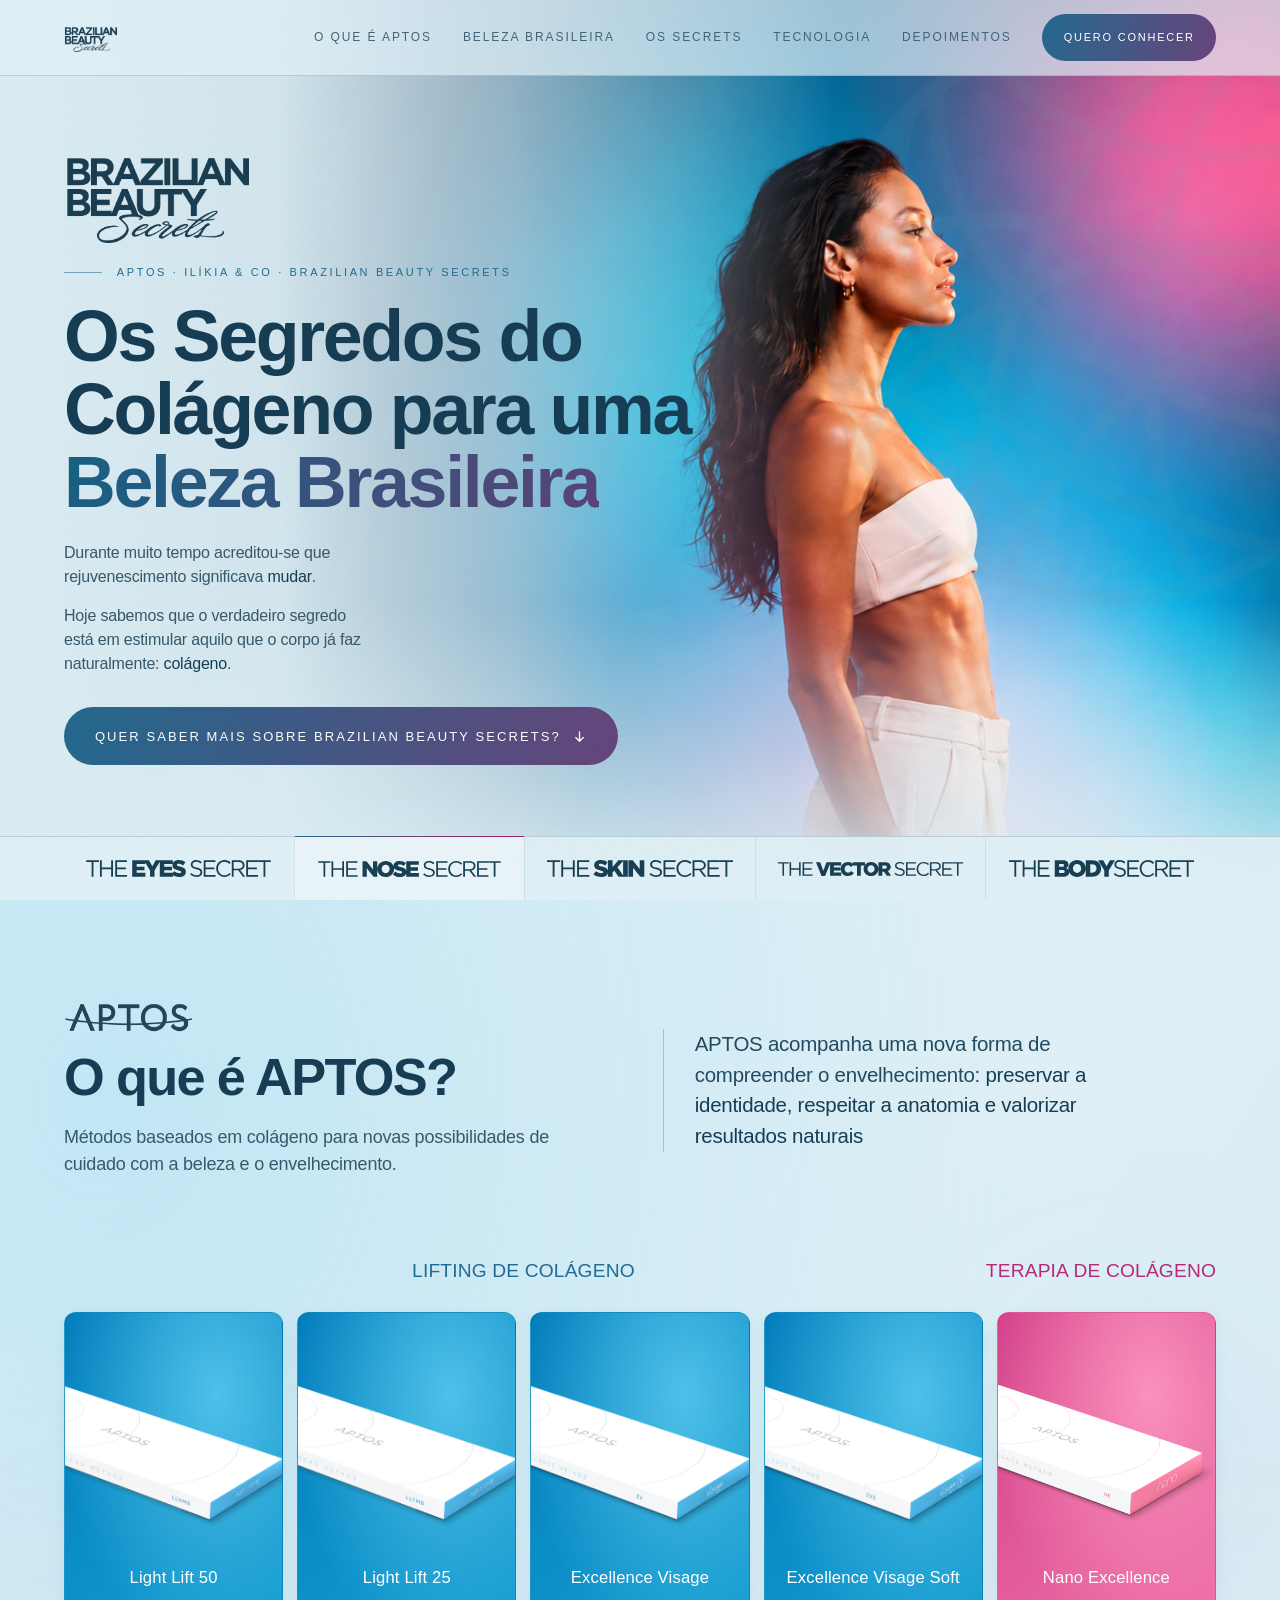
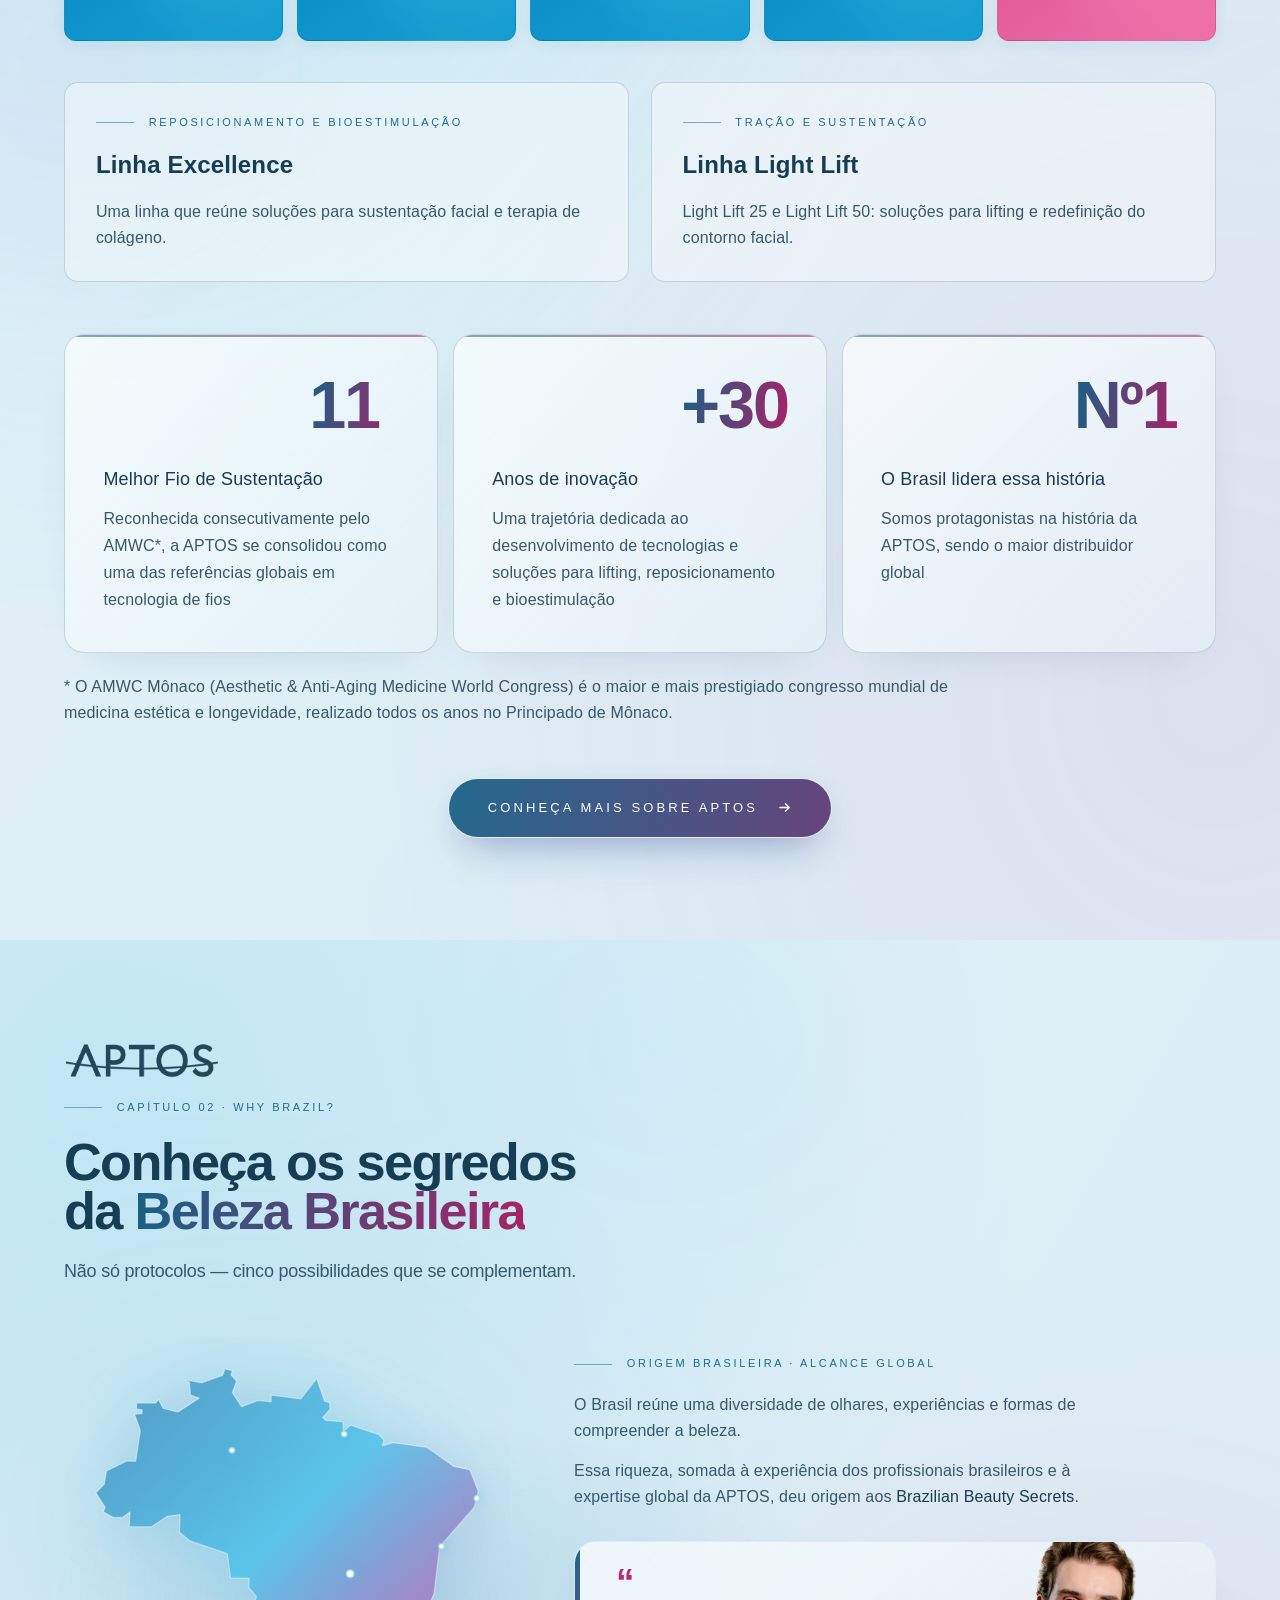
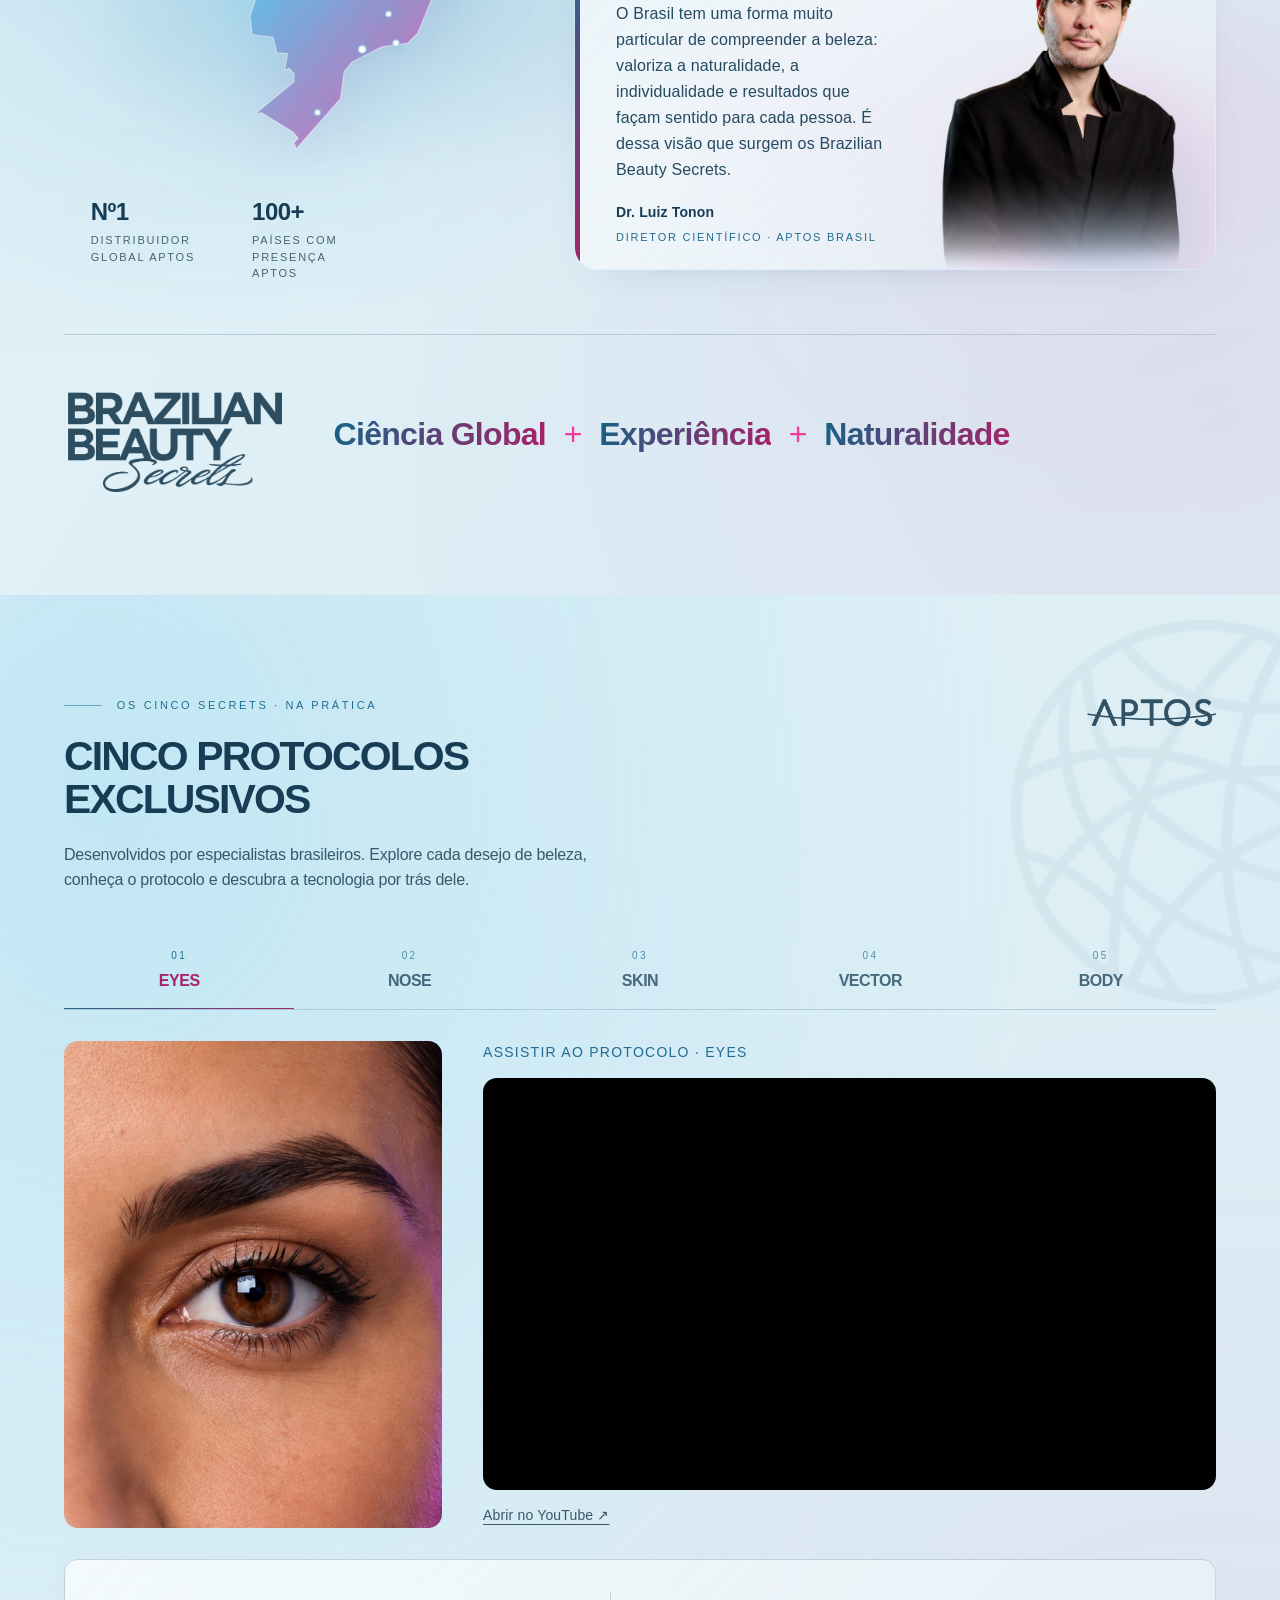
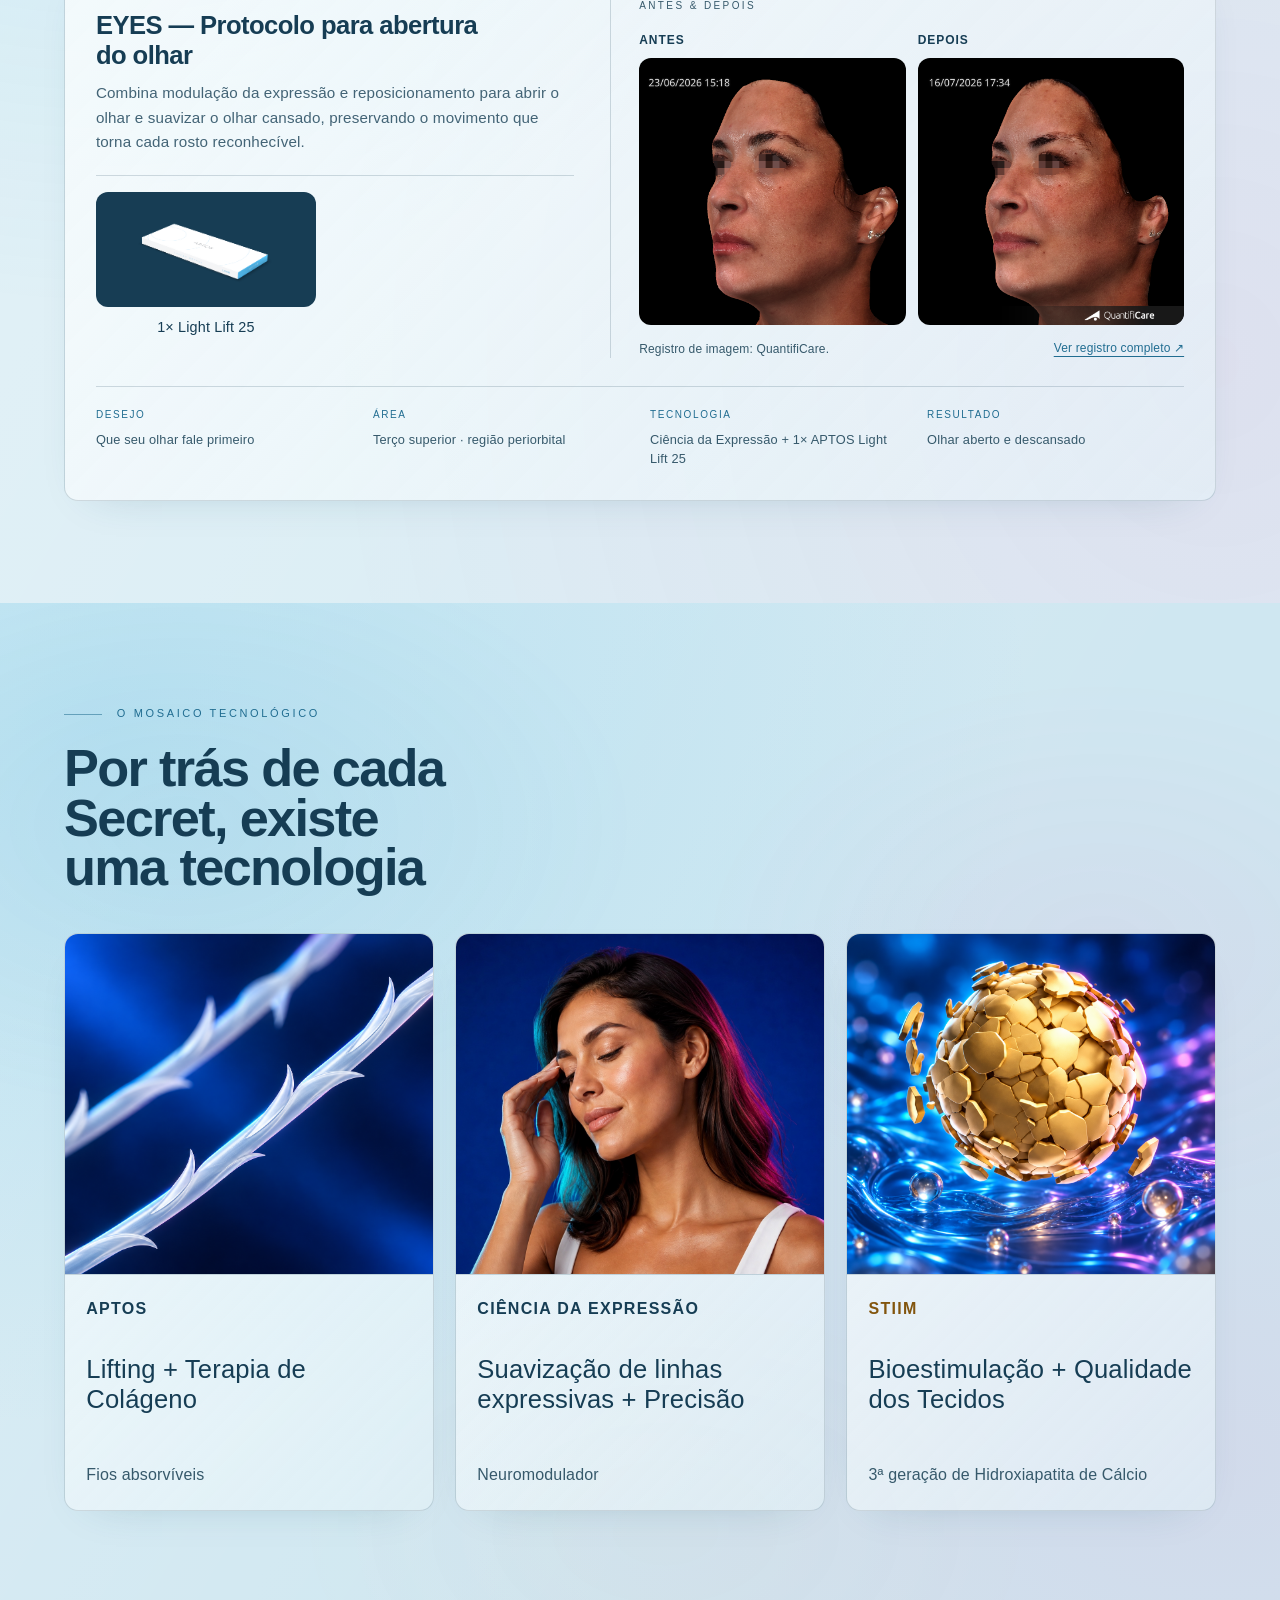
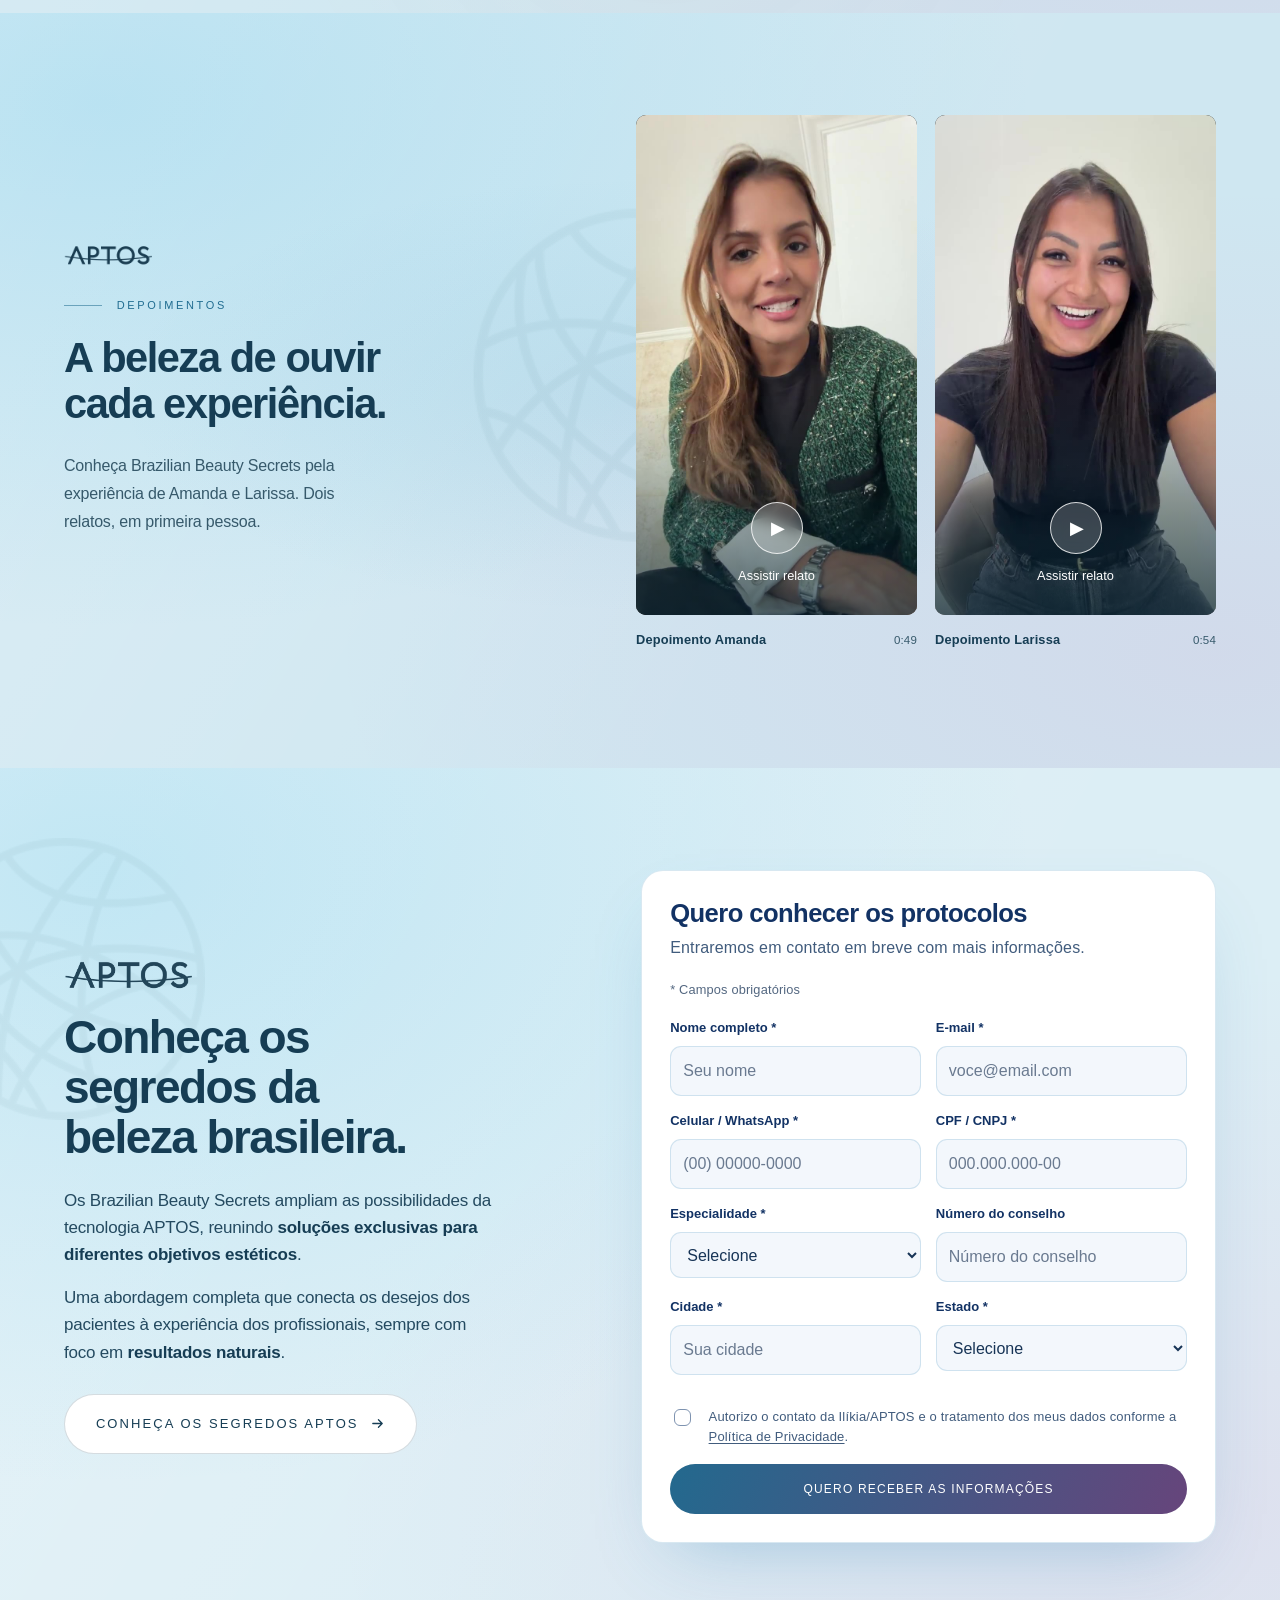
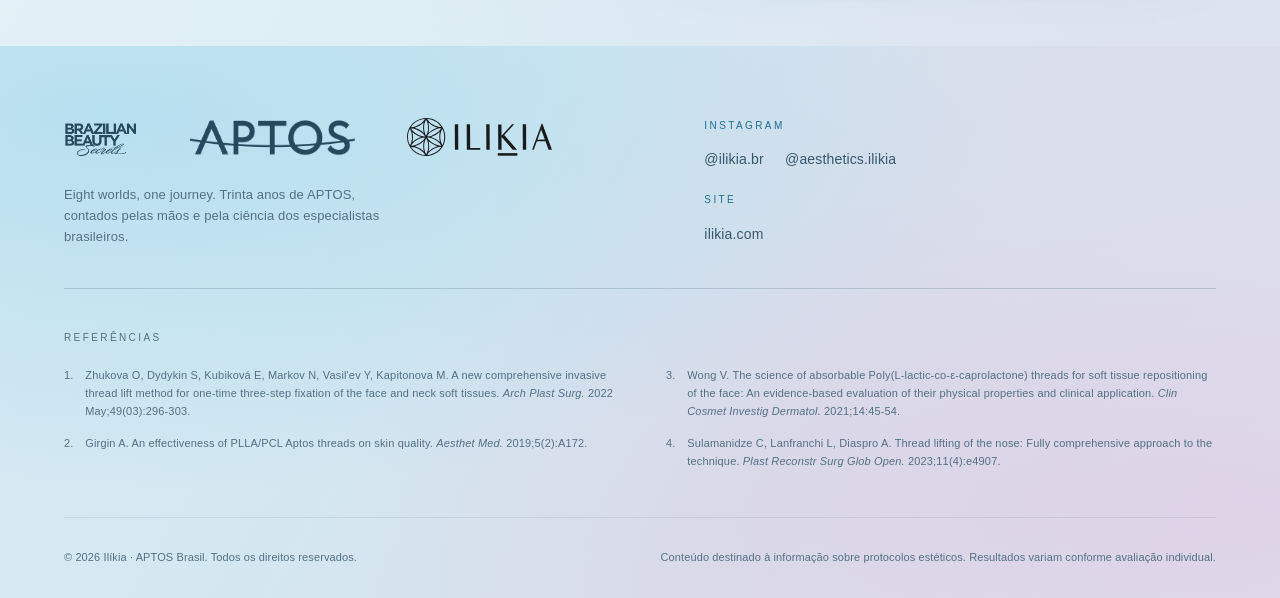
==== commit 4f2f8ed4: "Adjust hero model scale for headroom and visible abdomen" ====
--- a/index.html
+++ b/index.html
@@ -8,15 +8,15 @@
 <meta name="theme-color" content="#dceef5">
 <meta property="og:title" content="Brazilian Beauty Secrets">
 <meta property="og:description" content="Os Segredos do Colágeno para uma Beleza Brasileira. Cinco protocolos, cinco possibilidades, um mesmo princípio.">
-<meta property="og:image" content="media/hero-single-v2.png">
+<meta property="og:image" content="media/hero-single-scaled-v4.png">
 <meta property="og:type" content="website">
 <meta property="og:locale" content="pt_BR">
 <meta name="twitter:card" content="summary_large_image">
 <meta name="twitter:title" content="Brazilian Beauty Secrets">
 <meta name="twitter:description" content="Os Segredos do Colágeno para uma Beleza Brasileira. Cinco protocolos, cinco possibilidades, um mesmo princípio.">
-<meta name="twitter:image" content="media/hero-single-v2.png">
+<meta name="twitter:image" content="media/hero-single-scaled-v4.png">
 <link rel="icon" href="media/logos/aptos-wordmark.svg">
-<link rel="preload" href="media/hero-single-v2.png" as="image" fetchpriority="high">
+<link rel="preload" href="media/hero-single-scaled-v4.png" as="image" fetchpriority="high">
 <link rel="preload" href="media/fonts/GothamBold.woff2" as="font" type="font/woff2" crossorigin>
 <link rel="preload" href="media/fonts/GothamBook.woff2" as="font" type="font/woff2" crossorigin>
 <link rel="stylesheet" href="css/lp.css?v=20260918-final18">
@@ -52,7 +52,7 @@
 
   <!-- Fotografia única, sem símbolos, em toda a abertura -->
   <div class="mural" aria-hidden="true">
-    <div class="mural__main" data-depth="0.16"><img src="media/hero-single-v2.png" alt="" fetchpriority="high" decoding="async"></div>
+    <div class="mural__main" data-depth="0.16"><img src="media/hero-single-scaled-v4.png" alt="" fetchpriority="high" decoding="async"></div>
   </div>
   <div class="hero__light hero__light--cyan" aria-hidden="true"></div>
   <div class="hero__light hero__light--pink" aria-hidden="true"></div>
